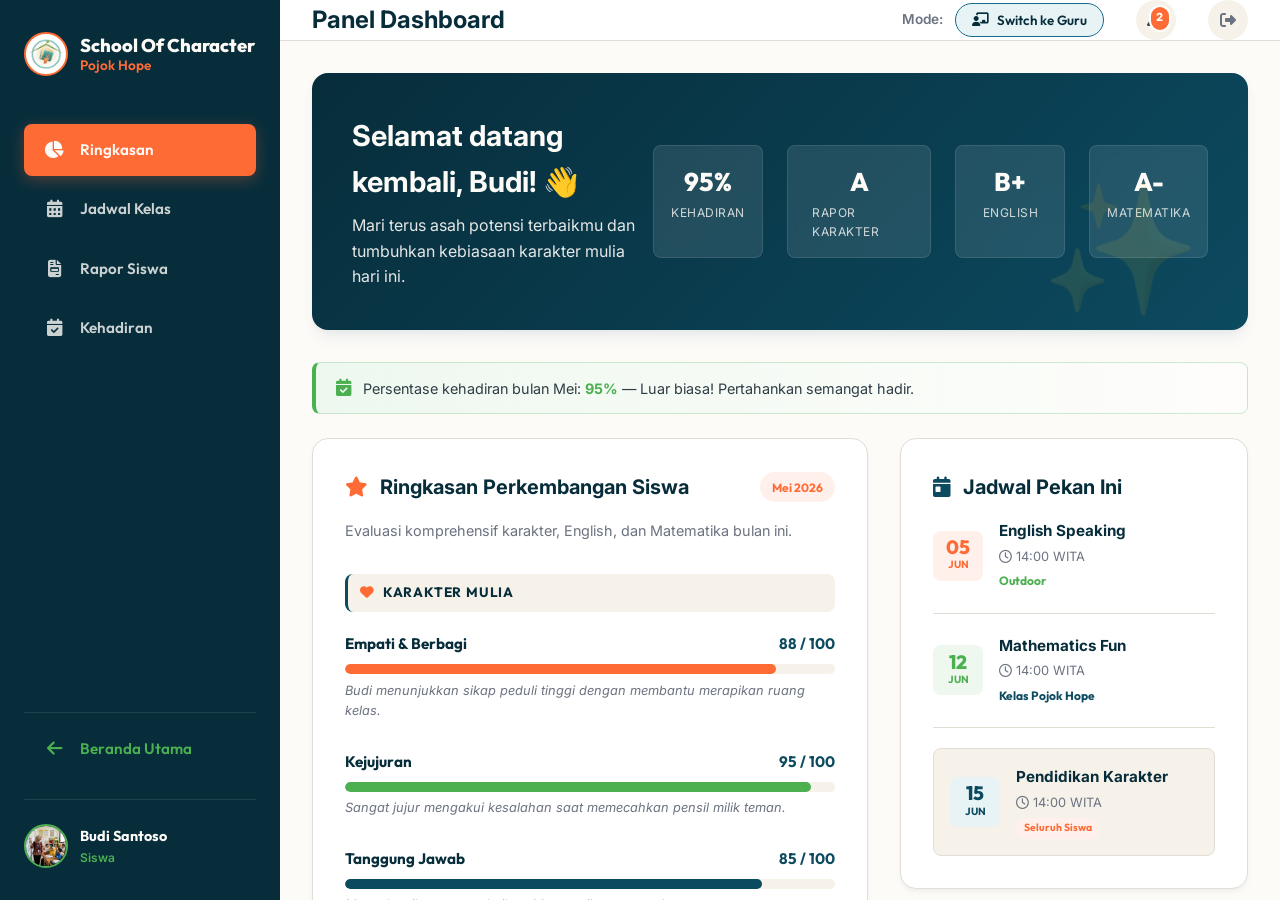
==== dashboard.html @ e4b91074 "First commit: Upload semua file web SoC Pojok Hope" ====
<!DOCTYPE html>
<html lang="id">
<head>
  <meta charset="UTF-8">
  <meta name="viewport" content="width=device-width, initial-scale=1.0">
  <meta name="description" content="Dashboard Pojok Hope - School of Character. Platform interaktif monitoring raport karakter, jadwal, dan kehadiran siswa.">
  <title>Dashboard Pojok Hope | School of Character</title>

  <link rel="stylesheet" href="css/variables.css">
  <link rel="stylesheet" href="css/dashboard.css">
  <link rel="stylesheet" href="https://cdnjs.cloudflare.com/ajax/libs/font-awesome/6.4.2/css/all.min.css">
  <link rel="icon" type="image/png" href="assets/logo.png">
</head>
<body>

<div class="dashboard-layout">

  <!-- ==================== SIDEBAR ==================== -->
  <aside class="sidebar">
    <div class="sidebar-brand">
      <img src="assets/logo.png" alt="SoC Logo" class="sidebar-logo">
      <div class="sidebar-brand-text">
        School Of Character
        <span>Pojok Hope</span>
      </div>
    </div>

    <nav class="sidebar-menu">
      <a href="#" class="menu-item active" id="menu-dashboard" data-view="ringkasan">
        <i class="fas fa-chart-pie"></i> Ringkasan
      </a>
      <a href="#" class="menu-item" id="menu-schedule" data-view="jadwal">
        <i class="fas fa-calendar-alt"></i> Jadwal Kelas
      </a>
      <a href="#" class="menu-item" id="menu-report" data-view="rapor">
        <i class="fas fa-file-invoice"></i> Rapor Siswa
      </a>
      <a href="#" class="menu-item" id="menu-kehadiran" data-view="kehadiran">
        <i class="fas fa-calendar-check"></i>
        <span id="kehadiran-label">Kehadiran</span>
      </a>
      <a href="index.html" class="menu-item return-home">
        <i class="fas fa-arrow-left"></i> Beranda Utama
      </a>
    </nav>

    <div class="sidebar-user">
      <img src="assets/team2.jpg" alt="User Avatar" class="user-avatar" id="sidebar-avatar-img">
      <div class="user-info">
        <span class="user-name" id="user-display-name">Budi Santoso</span>
        <span class="user-role" id="user-display-role">Siswa</span>
      </div>
    </div>
  </aside>

  <!-- ==================== MAIN CONTENT ==================== -->
  <main class="main-content">

    <!-- Top Header -->
    <header class="top-header">
      <div class="header-left">
        <button class="sidebar-toggle" id="sidebar-toggle-btn" aria-label="Toggle Sidebar">
          <i class="fas fa-bars"></i>
        </button>
        <h1 class="header-title" id="header-title-text">Panel Dashboard</h1>
      </div>

      <div class="header-actions">
        <div class="role-selector" id="role-selector-container">
          <span class="role-label">Mode:</span>
          <button class="role-toggle-btn" id="role-toggle-btn">
            <i class="fas fa-chalkboard-teacher"></i> Switch ke Guru
          </button>
        </div>
        <div class="notification-bell">
          <i class="fas fa-bell"></i>
          <span class="notification-badge">2</span>
        </div>
        <a href="login.html" class="logout-btn" title="Keluar">
          <i class="fas fa-sign-out-alt"></i>
        </a>
      </div>
    </header>

    <!-- ==================== DASHBOARD VIEWPORT ==================== -->
    <div class="dashboard-viewport">

      <!-- ===================================================== -->
      <!-- VIEW 1: RINGKASAN (default active)                   -->
      <!-- ===================================================== -->
      <section id="view-ringkasan" class="dashboard-view active">

        <!-- STUDENT RINGKASAN -->
        <div id="ringkasan-siswa">
          <div class="welcome-banner">
            <div class="welcome-text">
              <h2>Selamat datang kembali, Budi! 👋</h2>
              <p>Mari terus asah potensi terbaikmu dan tumbuhkan kebiasaan karakter mulia hari ini.</p>
            </div>
            <div class="welcome-stats">
              <div class="stat-card-mini">
                <span class="stat-value" id="stat-attendance">95%</span>
                <span class="stat-label">Kehadiran</span>
              </div>
              <div class="stat-card-mini">
                <span class="stat-value">A</span>
                <span class="stat-label">Rapor Karakter</span>
              </div>
              <div class="stat-card-mini">
                <span class="stat-value" id="stat-english-grade">B+</span>
                <span class="stat-label">English</span>
              </div>
              <div class="stat-card-mini">
                <span class="stat-value" id="stat-math-grade">A-</span>
                <span class="stat-label">Matematika</span>
              </div>
            </div>
          </div>

          <!-- Attendance notice bar -->
          <div class="attendance-notice-bar">
            <i class="fas fa-calendar-check"></i>
            <span>Persentase kehadiran bulan Mei: <strong id="attendance-percent">95%</strong> — Luar biasa! Pertahankan semangat hadir.</span>
          </div>

          <div class="dashboard-grid">
            <!-- Rapor quick summary -->
            <div class="dashboard-card card-large">
              <div class="card-header">
                <h3><i class="fas fa-star text-orange"></i> Ringkasan Perkembangan Siswa</h3>
                <span class="badge badge-orange">Mei 2026</span>
              </div>
              <p class="card-desc">Evaluasi komprehensif karakter, English, dan Matematika bulan ini.</p>
              <div class="character-reports">
                <div class="report-section-header"><i class="fas fa-heart text-orange"></i> Karakter Mulia</div>
                <div class="trait-progress-box">
                  <div class="trait-header"><span class="trait-name">Empati &amp; Berbagi</span><span class="trait-score" id="score-empathy">88 / 100</span></div>
                  <div class="progress-bar-container"><div class="progress-bar fill-orange" style="width:88%"></div></div>
                  <span class="trait-desc">Budi menunjukkan sikap peduli tinggi dengan membantu merapikan ruang kelas.</span>
                </div>
                <div class="trait-progress-box">
                  <div class="trait-header"><span class="trait-name">Kejujuran</span><span class="trait-score" id="score-honesty">95 / 100</span></div>
                  <div class="progress-bar-container"><div class="progress-bar fill-green" style="width:95%"></div></div>
                  <span class="trait-desc">Sangat jujur mengakui kesalahan saat memecahkan pensil milik teman.</span>
                </div>
                <div class="trait-progress-box">
                  <div class="trait-header"><span class="trait-name">Tanggung Jawab</span><span class="trait-score" id="score-responsibility">85 / 100</span></div>
                  <div class="progress-bar-container"><div class="progress-bar fill-teal" style="width:85%"></div></div>
                  <span class="trait-desc">Menyelesaikan semua latihan Matematika tepat waktu.</span>
                </div>
                <div class="trait-progress-box">
                  <div class="trait-header"><span class="trait-name">Sopan Santun</span><span class="trait-score" id="score-respect">90 / 100</span></div>
                  <div class="progress-bar-container"><div class="progress-bar fill-orange" style="width:90%"></div></div>
                  <span class="trait-desc">Selalu menyapa guru dengan salam ramah sebelum masuk kelas.</span>
                </div>

                <div class="report-section-header" style="margin-top:1.5rem"><i class="fas fa-language text-teal"></i> English Speaking</div>
                <div class="trait-progress-box">
                  <div class="trait-header"><span class="trait-name">Fluency</span><span class="trait-score" id="score-eng-fluency">82 / 100</span></div>
                  <div class="progress-bar-container"><div class="progress-bar fill-teal" style="width:82%"></div></div>
                  <span class="trait-desc">Mampu bercerita sederhana menggunakan kosakata harian.</span>
                </div>
                <div class="trait-progress-box">
                  <div class="trait-header"><span class="trait-name">Reading Comprehension</span><span class="trait-score" id="score-eng-reading">78 / 100</span></div>
                  <div class="progress-bar-container"><div class="progress-bar fill-green" style="width:78%"></div></div>
                  <span class="trait-desc">Menjawab 8 dari 10 pertanyaan dongeng dengan benar.</span>
                </div>

                <div class="report-section-header" style="margin-top:1.5rem"><i class="fas fa-calculator text-green"></i> Mathematics</div>
                <div class="trait-progress-box">
                  <div class="trait-header"><span class="trait-name">Logika &amp; Problem Solving</span><span class="trait-score" id="score-math-logic">91 / 100</span></div>
                  <div class="progress-bar-container"><div class="progress-bar fill-orange" style="width:91%"></div></div>
                  <span class="trait-desc">Memecahkan soal puzzle angka 4 digit dalam &lt; 2 menit.</span>
                </div>
                <div class="trait-progress-box">
                  <div class="trait-header"><span class="trait-name">Aritmatika</span><span class="trait-score" id="score-math-arith">87 / 100</span></div>
                  <div class="progress-bar-container"><div class="progress-bar fill-teal" style="width:87%"></div></div>
                  <span class="trait-desc">Nilai latihan perkalian meningkat dari bulan sebelumnya.</span>
                </div>
              </div>
            </div>

            <!-- Sidebar: schedule + AI quick link -->
            <div class="dashboard-side-column">
              <div class="dashboard-card">
                <div class="card-header"><h3><i class="fas fa-calendar-day text-teal"></i> Jadwal Pekan Ini</h3></div>
                <div class="schedule-list">
                  <div class="schedule-item">
                    <div class="schedule-date orange"><span class="date-day">05</span><span class="date-month">Jun</span></div>
                    <div class="schedule-details"><h4>English Speaking</h4><p><i class="far fa-clock"></i> 14:00 WITA</p><span class="class-type font-green">Outdoor</span></div>
                  </div>
                  <div class="schedule-item">
                    <div class="schedule-date green"><span class="date-day">12</span><span class="date-month">Jun</span></div>
                    <div class="schedule-details"><h4>Mathematics Fun</h4><p><i class="far fa-clock"></i> 14:00 WITA</p><span class="class-type font-teal">Kelas Pojok Hope</span></div>
                  </div>
                  <div class="schedule-item highlighted">
                    <div class="schedule-date teal"><span class="date-day">15</span><span class="date-month">Jun</span></div>
                    <div class="schedule-details"><h4>Pendidikan Karakter</h4><p><i class="far fa-clock"></i> 14:00 WITA</p><span class="badge badge-orange font-mini">Seluruh Siswa</span></div>
                  </div>
                </div>
              </div>
            </div>
          </div>
        </div><!-- /ringkasan-siswa -->

        <!-- TEACHER RINGKASAN -->
        <div id="ringkasan-guru" style="display:none">
          <div class="welcome-banner teacher-banner">
            <div class="welcome-text">
              <h2>Selamat datang kembali, Mentor Rahma! 👩‍🏫</h2>
              <p>Gunakan panel ini untuk input nilai, kelola jadwal, dan koordinasi Outdoor Learning.</p>
            </div>
            <div class="welcome-stats">
              <div class="stat-card-mini"><span class="stat-value">12</span><span class="stat-label">Siswa Aktif</span></div>
              <div class="stat-card-mini"><span class="stat-value">2</span><span class="stat-label">Kelas Hari Ini</span></div>
            </div>
          </div>

          <div class="dashboard-grid">
            <!-- Teacher scoring -->
            <div class="dashboard-card card-large">
              <div class="card-header">
                <h3><i class="fas fa-edit text-green"></i> Input Nilai Komprehensif</h3>
                <span class="badge badge-green">Perlu Penilaian</span>
              </div>
              <p class="card-desc">Input nilai Karakter, English, dan Matematika untuk setiap siswa menggunakan slider interaktif.</p>
              <div class="scoring-container">
                <div class="student-select-header">
                  <label for="student-selector">Pilih Siswa:</label>
                  <select id="student-selector" class="custom-select">
                    <option value="budi">Budi Santoso</option>
                    <option value="aisyah">Aisyah Putri</option>
                    <option value="fajar">Fajar Ramadhan</option>
                    <option value="siti">Siti Nurhaliza</option>
                  </select>
                </div>

                <div class="scoring-category-label"><i class="fas fa-heart text-orange"></i> Karakter</div>
                <div class="scoring-sliders-list">
                  <div class="slider-box"><div class="slider-info"><span class="slider-label">Empati &amp; Berbagi</span><span class="slider-val-badge" id="slider-empathy-val">88</span></div><input type="range" min="50" max="100" value="88" class="range-slider slider-orange" id="slider-empathy"></div>
                  <div class="slider-box"><div class="slider-info"><span class="slider-label">Kejujuran</span><span class="slider-val-badge" id="slider-honesty-val">95</span></div><input type="range" min="50" max="100" value="95" class="range-slider slider-green" id="slider-honesty"></div>
                  <div class="slider-box"><div class="slider-info"><span class="slider-label">Tanggung Jawab</span><span class="slider-val-badge" id="slider-responsibility-val">85</span></div><input type="range" min="50" max="100" value="85" class="range-slider slider-teal" id="slider-responsibility"></div>
                  <div class="slider-box"><div class="slider-info"><span class="slider-label">Sopan Santun</span><span class="slider-val-badge" id="slider-respect-val">90</span></div><input type="range" min="50" max="100" value="90" class="range-slider slider-orange" id="slider-respect"></div>
                </div>

                <div class="scoring-category-label" style="margin-top:1.5rem"><i class="fas fa-language text-teal"></i> English</div>
                <div class="scoring-sliders-list">
                  <div class="slider-box"><div class="slider-info"><span class="slider-label">Fluency</span><span class="slider-val-badge" id="slider-eng-fluency-val">82</span></div><input type="range" min="50" max="100" value="82" class="range-slider slider-teal" id="slider-eng-fluency"></div>
                  <div class="slider-box"><div class="slider-info"><span class="slider-label">Reading Comprehension</span><span class="slider-val-badge" id="slider-eng-reading-val">78</span></div><input type="range" min="50" max="100" value="78" class="range-slider slider-green" id="slider-eng-reading"></div>
                </div>

                <div class="scoring-category-label" style="margin-top:1.5rem"><i class="fas fa-calculator text-green"></i> Matematika</div>
                <div class="scoring-sliders-list">
                  <div class="slider-box"><div class="slider-info"><span class="slider-label">Logika &amp; Problem Solving</span><span class="slider-val-badge" id="slider-math-logic-val">91</span></div><input type="range" min="50" max="100" value="91" class="range-slider slider-orange" id="slider-math-logic"></div>
                  <div class="slider-box"><div class="slider-info"><span class="slider-label">Aritmatika</span><span class="slider-val-badge" id="slider-math-arith-val">87</span></div><input type="range" min="50" max="100" value="87" class="range-slider slider-teal" id="slider-math-arith"></div>
                </div>

                <div class="scoring-actions">
                  <button class="btn btn-secondary btn-sm" id="btn-save-score"><i class="fas fa-save"></i> Simpan Semua Nilai</button>
                  <span id="save-status-msg" class="status-msg text-green hidden">✓ Tersimpan!</span>
                </div>
              </div>
            </div>

            <!-- Teacher right column -->
            <div class="dashboard-side-column">
              <div class="dashboard-card">
                <div class="card-header"><h3><i class="fas fa-chalkboard-teacher text-teal"></i> Jadwal Mengajar</h3></div>
                <div class="teacher-schedule-list">
                  <div class="t-schedule-item active">
                    <div class="t-schedule-time"><span>Hari Ini</span><strong>14:00</strong></div>
                    <div class="t-schedule-info"><h4>Matematika Fun</h4><p>Kelompok B</p><span class="status-indicator live">Sedang Berlangsung</span></div>
                  </div>
                  <div class="t-schedule-item">
                    <div class="t-schedule-time"><span>Kamis</span><strong>14:00</strong></div>
                    <div class="t-schedule-info"><h4>Bahasa Inggris Dongeng</h4><p>Kelompok A</p><span class="status-indicator">Mendatang</span></div>
                  </div>
                </div>
              </div>

              <div class="dashboard-card planner-card">
                <div class="card-header"><h3><i class="fas fa-campground text-green"></i> Planner Outdoor</h3><span class="badge badge-green">Juli 2026</span></div>
                <p class="planner-subtitle">Monitor volunteer terdaftar untuk Outdoor Learning Rumah Alam.</p>
                <div class="planner-metrics">
                  <div class="metric-row"><span>Target Volunteer:</span><strong>8 Relawan</strong></div>
                  <div class="metric-row"><span>Terdaftar:</span><strong class="text-orange">5 Relawan</strong></div>
                  <div class="metric-bar-container"><div class="metric-bar fill-green" style="width:62.5%"></div></div>
                </div>
                <div class="volunteer-list-preview"><div class="vol-pic-group">
                  <span class="vol-initial bg-orange" title="Ahmad">A</span>
                  <span class="vol-initial bg-green" title="Rini">R</span>
                  <span class="vol-initial bg-teal" title="Sarah">S</span>
                  <span class="vol-initial bg-secondary" title="Dandi">D</span>
                  <span class="vol-initial bg-accent" title="Elisa">E</span>
                  <span class="vol-plus">+3 lagi</span>
                </div></div>
                <button class="btn btn-outline btn-sm btn-full" id="btn-broadcast-planner"><i class="fas fa-bullhorn"></i> Broadcast Kebutuhan Volunteer</button>
              </div>
            </div>
          </div>
        </div><!-- /ringkasan-guru -->

      </section><!-- /view-ringkasan -->

      <!-- ===================================================== -->
      <!-- VIEW 2: JADWAL KELAS                                  -->
      <!-- ===================================================== -->
      <section id="view-jadwal" class="dashboard-view">
        <div class="view-header">
          <h2 class="view-title"><i class="fas fa-calendar-alt text-teal"></i> Jadwal Kelas</h2>
          <p class="view-subtitle">Daftar kelas yang telah berlangsung dan kelas mendatang di School of Character Pojok Hope.</p>
        </div>

        <!-- Month navigator -->
        <div class="month-nav">
          <button class="month-nav-btn"><i class="fas fa-chevron-left"></i></button>
          <span class="month-nav-label">Juni 2026</span>
          <button class="month-nav-btn"><i class="fas fa-chevron-right"></i></button>
        </div>

        <!-- Upcoming classes list -->
        <div class="jadwal-container">

          <!-- Past / Done classes -->
          <div class="jadwal-group-label">
            <span class="jadwal-group-badge done">✓ Selesai</span>
            <span>Kelas yang Sudah Berlangsung</span>
          </div>

          <div class="jadwal-list">
            <div class="jadwal-card jadwal-done">
              <div class="jadwal-date-chip orange">
                <span class="jd-day">15</span><span class="jd-month">Mei</span>
              </div>
              <div class="jadwal-info">
                <h4>Pendidikan Karakter — Sesi Gotong Royong</h4>
                <p class="jadwal-meta"><i class="far fa-clock"></i> 14:00–16:30 WITA &nbsp;|&nbsp; <i class="fas fa-map-marker-alt"></i> Kelas Pojok Hope</p>
                <p class="jadwal-meta"><i class="fas fa-users"></i> 12 Siswa hadir</p>
              </div>
              <span class="jadwal-status-badge done">✓ Selesai</span>
            </div>

            <div class="jadwal-card jadwal-done">
              <div class="jadwal-date-chip teal">
                <span class="jd-day">22</span><span class="jd-month">Mei</span>
              </div>
              <div class="jadwal-info">
                <h4>English Speaking — Story Telling Fun</h4>
                <p class="jadwal-meta"><i class="far fa-clock"></i> 14:00–15:30 WITA &nbsp;|&nbsp; <i class="fas fa-map-marker-alt"></i> Outdoor Area</p>
                <p class="jadwal-meta"><i class="fas fa-users"></i> 10 Siswa hadir</p>
              </div>
              <span class="jadwal-status-badge done">✓ Selesai</span>
            </div>

            <div class="jadwal-card jadwal-done">
              <div class="jadwal-date-chip green">
                <span class="jd-day">29</span><span class="jd-month">Mei</span>
              </div>
              <div class="jadwal-info">
                <h4>Mathematics Fun — Puzzle Logika</h4>
                <p class="jadwal-meta"><i class="far fa-clock"></i> 14:00–15:30 WITA &nbsp;|&nbsp; <i class="fas fa-map-marker-alt"></i> Kelas Pojok Hope</p>
                <p class="jadwal-meta"><i class="fas fa-users"></i> 11 Siswa hadir</p>
              </div>
              <span class="jadwal-status-badge done">✓ Selesai</span>
            </div>
          </div>

          <!-- Upcoming classes -->
          <div class="jadwal-group-label" style="margin-top:2rem">
            <span class="jadwal-group-badge upcoming">📅 Mendatang</span>
            <span>Kelas yang Akan Datang</span>
          </div>

          <div class="jadwal-list">
            <div class="jadwal-card jadwal-today">
              <div class="jadwal-date-chip orange">
                <span class="jd-day">05</span><span class="jd-month">Jun</span>
              </div>
              <div class="jadwal-info">
                <h4>English Speaking &amp; Reading — Sesi Aktif</h4>
                <p class="jadwal-meta"><i class="far fa-clock"></i> 14:00–15:30 WITA &nbsp;|&nbsp; <i class="fas fa-map-marker-alt"></i> Outdoor Area</p>
                <p class="jadwal-meta"><i class="fas fa-info-circle"></i> Bawa buku cerita favorit!</p>
              </div>
              <span class="jadwal-status-badge today">🔴 Hari Ini</span>
            </div>

            <div class="jadwal-card">
              <div class="jadwal-date-chip green">
                <span class="jd-day">12</span><span class="jd-month">Jun</span>
              </div>
              <div class="jadwal-info">
                <h4>Mathematics Fun Learning — Perkalian &amp; Pembagian</h4>
                <p class="jadwal-meta"><i class="far fa-clock"></i> 14:00–15:30 WITA &nbsp;|&nbsp; <i class="fas fa-map-marker-alt"></i> Kelas Pojok Hope</p>
                <p class="jadwal-meta"><i class="fas fa-info-circle"></i> Siapkan alat tulis dan papan hitung.</p>
              </div>
              <span class="jadwal-status-badge upcoming">Mendatang</span>
            </div>

            <div class="jadwal-card">
              <div class="jadwal-date-chip orange">
                <span class="jd-day">15</span><span class="jd-month">Jun</span>
              </div>
              <div class="jadwal-info">
                <h4>Pendidikan Karakter Rutin — Kepemimpinan</h4>
                <p class="jadwal-meta"><i class="far fa-clock"></i> 14:00–16:30 WITA &nbsp;|&nbsp; <i class="fas fa-map-marker-alt"></i> Kelas Pojok Hope</p>
                <p class="jadwal-meta"><i class="fas fa-users"></i> Seluruh Siswa Wajib Hadir</p>
              </div>
              <span class="jadwal-status-badge upcoming">Mendatang</span>
            </div>

            <div class="jadwal-card">
              <div class="jadwal-date-chip teal">
                <span class="jd-day">26</span><span class="jd-month">Jun</span>
              </div>
              <div class="jadwal-info">
                <h4>English &amp; Character — Dongeng Moral</h4>
                <p class="jadwal-meta"><i class="far fa-clock"></i> 14:00–15:30 WITA &nbsp;|&nbsp; <i class="fas fa-map-marker-alt"></i> Outdoor Area</p>
                <p class="jadwal-meta"><i class="fas fa-star"></i> Sesi spesial dengan bintang tamu!</p>
              </div>
              <span class="jadwal-status-badge upcoming">Mendatang</span>
            </div>

            <div class="jadwal-card jadwal-special">
              <div class="jadwal-date-chip green">
                <span class="jd-day">18</span><span class="jd-month">Jul</span>
              </div>
              <div class="jadwal-info">
                <h4>🌿 Outdoor Learning — Rumah Alam (Semester)</h4>
                <p class="jadwal-meta"><i class="far fa-clock"></i> 08:00–17:00 WITA &nbsp;|&nbsp; <i class="fas fa-map-marker-alt"></i> Rumah Alam, Gorontalo</p>
                <p class="jadwal-meta"><i class="fas fa-users"></i> Semua Siswa + 8 Volunteer</p>
              </div>
              <span class="jadwal-status-badge special">🌿 Spesial</span>
            </div>
          </div>

        </div>
      </section><!-- /view-jadwal -->

      <!-- ===================================================== -->
      <!-- VIEW 3: RAPOR SISWA                                   -->
      <!-- ===================================================== -->
      <section id="view-rapor" class="dashboard-view">
        <div class="view-header">
          <h2 class="view-title"><i class="fas fa-file-invoice text-orange"></i> Rapor Siswa</h2>
          <p class="view-subtitle">Laporan lengkap perkembangan karakter, English, dan Matematika secara berkala.</p>
        </div>

        <!-- Class Badge (only visible in teacher mode) -->
        <div class="rapor-class-badge-container" id="rapor-class-badge-container" style="display:none; margin-bottom: 1.5rem;">
          <span class="badge-class-manage" id="rapor-class-badge">Mengelola: Kelas A</span>
        </div>

        <!-- Student selector (only visible in teacher mode) -->
        <div class="rapor-selector-row" id="rapor-student-selector-row" style="display:none">
          <label for="rapor-student-selector" class="rapor-select-label">Pilih Siswa:</label>
          <select id="rapor-student-selector" class="custom-select">
            <option value="budi">Budi Santoso</option>
            <option value="aisyah">Aisyah Putri</option>
            <option value="fajar">Fajar Ramadhan</option>
            <option value="siti">Siti Nurhaliza</option>
          </select>
        </div>

        <!-- Student Star Reward Card -->
        <div class="dashboard-card star-reward-card" id="student-star-card" style="margin-bottom: 2rem;">
          <div class="star-reward-content">
            <div class="star-icon-large">⭐</div>
            <div class="star-info-text">
              <h3>Bintang Keaktifan</h3>
              <div class="star-count-display"><span id="student-star-count">15</span> Bintang</div>
              <p class="star-subtext">Kumpulkan bintang untuk reward spesial setiap 3 bulan!</p>
            </div>
          </div>
        </div>

        <!-- Teacher Star Reward Control Panel -->
        <div class="dashboard-card star-control-card" id="teacher-star-card" style="margin-bottom: 2rem; display: none;">
          <div class="card-header">
            <h3><i class="fas fa-star text-orange"></i> Kelola Bintang Keaktifan</h3>
            <span class="badge badge-orange" id="star-student-name">Budi Santoso</span>
          </div>
          <p class="card-desc">Berikan reward bintang atas keaktifan, sopan santun, atau pencapaian belajar siswa.</p>
          <div class="star-control-panel">
            <div class="star-display-large">
              <span class="star-icon">⭐</span>
              <span class="star-number" id="teacher-star-count">15</span>
              <span class="star-unit">Bintang</span>
            </div>
            <div class="star-control-actions">
              <button class="btn btn-star-add" id="btn-star-add"><i class="fas fa-plus"></i> +1 Bintang</button>
              <button class="btn btn-star-sub" id="btn-star-sub"><i class="fas fa-minus"></i> -1 Bintang</button>
              <button class="btn btn-star-reset" id="btn-star-reset"><i class="fas fa-sync-alt"></i> Reset Periode</button>
            </div>
          </div>
        </div>

        <!-- Summary Gauges (3 subjects) -->
        <div class="rapor-gauge-row">
          <div class="gauge-card">
            <div class="gauge-circle" id="gauge-char-circle" style="--gauge-pct: 89.5; --gauge-color: var(--accent-orange);">
              <span class="gauge-value" id="gauge-char-val">89.5</span>
              <span class="gauge-label-inner">/ 100</span>
            </div>
            <p class="gauge-label">Karakter Mulia</p>
            <span class="badge badge-orange">Sangat Baik</span>
          </div>
          <div class="gauge-card">
            <div class="gauge-circle" id="gauge-eng-circle" style="--gauge-pct: 80; --gauge-color: var(--color-secondary);">
              <span class="gauge-value" id="gauge-eng-val">80</span>
              <span class="gauge-label-inner">/ 100</span>
            </div>
            <p class="gauge-label">English Speaking</p>
            <span class="badge badge-teal">Baik</span>
          </div>
          <div class="gauge-card">
            <div class="gauge-circle" id="gauge-math-circle" style="--gauge-pct: 89; --gauge-color: var(--accent-green);">
              <span class="gauge-value" id="gauge-math-val">89</span>
              <span class="gauge-label-inner">/ 100</span>
            </div>
            <p class="gauge-label">Mathematics</p>
            <span class="badge badge-green">Sangat Baik</span>
          </div>
        </div>

        <!-- Report Card Table -->
        <div class="dashboard-card" style="margin-top:2rem">
          <div class="card-header">
            <h3><i class="fas fa-table text-teal"></i> Tabel Raport Nilai Bulanan</h3>
            <span class="badge badge-orange">Semester 1 — 2026</span>
          </div>
          <p class="card-desc">Perbandingan skor per aspek penilaian selama 3 bulan terakhir.</p>
          <div class="rapor-table-wrapper">
            <table class="rapor-table">
              <thead>
                <tr>
                  <th>Aspek Penilaian</th>
                  <th>Maret</th>
                  <th>April</th>
                  <th>Mei</th>
                  <th>Trend</th>
                </tr>
              </thead>
              <tbody>
                <tr class="row-category"><td colspan="5"><i class="fas fa-heart"></i> Karakter Mulia</td></tr>
                <tr>
                  <td class="aspect-name">Empati &amp; Berbagi</td>
                  <td><span class="score-chip score-b">82</span></td>
                  <td><span class="score-chip score-b">85</span></td>
                  <td><span class="score-chip score-a" id="cell-may-empathy">88</span></td>
                  <td><span class="trend-up"><i class="fas fa-arrow-up"></i> +6</span></td>
                </tr>
                <tr>
                  <td class="aspect-name">Kejujuran</td>
                  <td><span class="score-chip score-a">90</span></td>
                  <td><span class="score-chip score-a">92</span></td>
                  <td><span class="score-chip score-a" id="cell-may-honesty">95</span></td>
                  <td><span class="trend-up"><i class="fas fa-arrow-up"></i> +5</span></td>
                </tr>
                <tr>
                  <td class="aspect-name">Tanggung Jawab</td>
                  <td><span class="score-chip score-b">80</span></td>
                  <td><span class="score-chip score-b">82</span></td>
                  <td><span class="score-chip score-b" id="cell-may-responsibility">85</span></td>
                  <td><span class="trend-up"><i class="fas fa-arrow-up"></i> +5</span></td>
                </tr>
                <tr>
                  <td class="aspect-name">Sopan Santun</td>
                  <td><span class="score-chip score-a">88</span></td>
                  <td><span class="score-chip score-a">89</span></td>
                  <td><span class="score-chip score-a" id="cell-may-respect">90</span></td>
                  <td><span class="trend-up"><i class="fas fa-arrow-up"></i> +2</span></td>
                </tr>

                <tr class="row-category"><td colspan="5"><i class="fas fa-language"></i> English Speaking</td></tr>
                <tr>
                  <td class="aspect-name">Fluency</td>
                  <td><span class="score-chip score-b">75</span></td>
                  <td><span class="score-chip score-b">79</span></td>
                  <td><span class="score-chip score-b" id="cell-may-fluency">82</span></td>
                  <td><span class="trend-up"><i class="fas fa-arrow-up"></i> +7</span></td>
                </tr>
                <tr>
                  <td class="aspect-name">Reading Comprehension</td>
                  <td><span class="score-chip score-b">73</span></td>
                  <td><span class="score-chip score-b">75</span></td>
                  <td><span class="score-chip score-b" id="cell-may-reading">78</span></td>
                  <td><span class="trend-up"><i class="fas fa-arrow-up"></i> +5</span></td>
                </tr>

                <tr class="row-category"><td colspan="5"><i class="fas fa-calculator"></i> Mathematics</td></tr>
                <tr>
                  <td class="aspect-name">Logika &amp; Problem Solving</td>
                  <td><span class="score-chip score-a">87</span></td>
                  <td><span class="score-chip score-a">89</span></td>
                  <td><span class="score-chip score-a" id="cell-may-logic">91</span></td>
                  <td><span class="trend-up"><i class="fas fa-arrow-up"></i> +4</span></td>
                </tr>
                <tr>
                  <td class="aspect-name">Aritmatika</td>
                  <td><span class="score-chip score-b">82</span></td>
                  <td><span class="score-chip score-b">84</span></td>
                  <td><span class="score-chip score-b" id="cell-may-arith">87</span></td>
                  <td><span class="trend-up"><i class="fas fa-arrow-up"></i> +5</span></td>
                </tr>
              </tbody>
              <tfoot>
                <tr class="row-average">
                  <td class="aspect-name"><strong>Rata-Rata Total</strong></td>
                  <td><strong>82.1</strong></td>
                  <td><strong>84.4</strong></td>
                  <td><strong><span id="cell-may-average">87.0</span></strong></td>
                  <td><span class="trend-up"><i class="fas fa-arrow-up"></i> +4.9</span></td>
                </tr>
              </tfoot>
            </table>
          </div>
        </div>

        <!-- Line Chart Placeholder -->
        <div class="dashboard-card" style="margin-top:2rem">
          <div class="card-header">
            <h3><i class="fas fa-chart-line text-green"></i> Grafik Tren Perkembangan</h3>
            <span class="badge badge-green">Mar — Mei 2026</span>
          </div>
          <p class="card-desc">Tren nilai keseluruhan selama 3 bulan terakhir.</p>

          <!-- CSS-drawn line chart placeholder -->
          <div class="chart-placeholder">
            <div class="chart-y-axis">
              <span>100</span><span>85</span><span>70</span><span>55</span>
            </div>
            <div class="chart-area">
              <svg viewBox="0 0 400 140" xmlns="http://www.w3.org/2000/svg" class="chart-svg">
                <!-- Grid lines -->
                <line x1="0" y1="0" x2="400" y2="0" stroke="#E8EDF0" stroke-width="1"/>
                <line x1="0" y1="46" x2="400" y2="46" stroke="#E8EDF0" stroke-width="1"/>
                <line x1="0" y1="93" x2="400" y2="93" stroke="#E8EDF0" stroke-width="1"/>
                <line x1="0" y1="140" x2="400" y2="140" stroke="#E8EDF0" stroke-width="1"/>
                <!-- Karakter line (orange) -->
                <polyline points="66,45 200,34 334,20" fill="none" stroke="var(--accent-orange)" stroke-width="3" stroke-linecap="round" stroke-linejoin="round"/>
                <circle cx="66" cy="45" r="5" fill="var(--accent-orange)"/>
                <circle cx="200" cy="34" r="5" fill="var(--accent-orange)"/>
                <circle cx="334" cy="20" r="5" fill="var(--accent-orange)"/>
                <!-- English line (teal) -->
                <polyline points="66,88 200,80 334,72" fill="none" stroke="var(--color-secondary)" stroke-width="3" stroke-linecap="round" stroke-linejoin="round"/>
                <circle cx="66" cy="88" r="5" fill="var(--color-secondary)"/>
                <circle cx="200" cy="80" r="5" fill="var(--color-secondary)"/>
                <circle cx="334" cy="72" r="5" fill="var(--color-secondary)"/>
                <!-- Math line (green) -->
                <polyline points="66,52 200,44 334,36" fill="none" stroke="var(--accent-green)" stroke-width="3" stroke-linecap="round" stroke-linejoin="round"/>
                <circle cx="66" cy="52" r="5" fill="var(--accent-green)"/>
                <circle cx="200" cy="44" r="5" fill="var(--accent-green)"/>
                <circle cx="334" cy="36" r="5" fill="var(--accent-green)"/>
              </svg>
              <div class="chart-x-labels">
                <span>Maret</span><span>April</span><span>Mei</span>
              </div>
            </div>
          </div>
          <div class="chart-legend">
            <span class="legend-item"><span class="legend-dot" style="background:var(--accent-orange)"></span> Karakter</span>
            <span class="legend-item"><span class="legend-dot" style="background:var(--color-secondary)"></span> English</span>
            <span class="legend-item"><span class="legend-dot" style="background:var(--accent-green)"></span> Matematika</span>
          </div>
        </div>

      </section><!-- /view-rapor -->

      <!-- ===================================================== -->
      <!-- VIEW 4a: KEHADIRAN (Student)                          -->
      <!-- ===================================================== -->
      <section id="view-kehadiran-siswa" class="dashboard-view">
        <div class="view-header">
          <h2 class="view-title"><i class="fas fa-calendar-check text-green"></i> Kehadiran Saya</h2>
          <p class="view-subtitle">Rekap kehadiran bulanan kelas School of Character Pojok Hope.</p>
        </div>

        <!-- Attendance summary bar -->
        <div class="attendance-summary-row">
          <div class="att-sum-card hadir-card">
            <span class="att-sum-val" id="att-sum-hadir-val">19</span>
            <span class="att-sum-label"><i class="fas fa-check-circle"></i> Hadir</span>
          </div>
          <div class="att-sum-card sakit-card">
            <span class="att-sum-val" id="att-sum-sakit-val">1</span>
            <span class="att-sum-label"><i class="fas fa-thermometer-half"></i> Sakit</span>
          </div>
          <div class="att-sum-card izin-card">
            <span class="att-sum-val" id="att-sum-izin-val">0</span>
            <span class="att-sum-label"><i class="fas fa-envelope"></i> Izin</span>
          </div>
          <div class="att-sum-card alpa-card">
            <span class="att-sum-val" id="att-sum-alpa-val">0</span>
            <span class="att-sum-label"><i class="fas fa-times-circle"></i> Alpa</span>
          </div>
          <div class="att-sum-card pct-card">
            <span class="att-sum-val" id="att-sum-pct-val">95%</span>
            <span class="att-sum-label"><i class="fas fa-chart-pie"></i> Kehadiran</span>
          </div>
        </div>

        <!-- Calendar month: Mei 2026 -->
        <div class="dashboard-card" style="margin-top:1.5rem">
          <div class="card-header">
            <h3><i class="fas fa-calendar text-teal"></i> Kalender Kehadiran — Mei 2026</h3>
            <span class="badge badge-green">95% Hadir</span>
          </div>

          <div class="attendance-calendar">
            <!-- Day names header -->
            <div class="cal-day-name">Min</div>
            <div class="cal-day-name">Sen</div>
            <div class="cal-day-name">Sel</div>
            <div class="cal-day-name">Rab</div>
            <div class="cal-day-name">Kam</div>
            <div class="cal-day-name">Jum</div>
            <div class="cal-day-name">Sab</div>

            <!-- Week 1 (Mei starts Kamis = col 5) -->
            <div class="cal-day empty"></div>
            <div class="cal-day empty"></div>
            <div class="cal-day empty"></div>
            <div class="cal-day empty"></div>
            <div class="cal-day day-no-class">1</div>
            <div class="cal-day day-weekend">2</div>
            <div class="cal-day day-weekend">3</div>

            <!-- Week 2 -->
            <div class="cal-day day-weekend">4</div>
            <div class="cal-day day-hadir" title="Hadir — Karakter">5</div>
            <div class="cal-day day-hadir" title="Hadir — English">6</div>
            <div class="cal-day day-no-class">7</div>
            <div class="cal-day day-hadir" title="Hadir — Math">8</div>
            <div class="cal-day day-weekend">9</div>
            <div class="cal-day day-weekend">10</div>

            <!-- Week 3 -->
            <div class="cal-day day-weekend">11</div>
            <div class="cal-day day-hadir">12</div>
            <div class="cal-day day-sakit" title="Sakit">13</div>
            <div class="cal-day day-no-class">14</div>
            <div class="cal-day day-hadir">15</div>
            <div class="cal-day day-weekend">16</div>
            <div class="cal-day day-weekend">17</div>

            <!-- Week 4 -->
            <div class="cal-day day-weekend">18</div>
            <div class="cal-day day-hadir">19</div>
            <div class="cal-day day-hadir">20</div>
            <div class="cal-day day-no-class">21</div>
            <div class="cal-day day-hadir">22</div>
            <div class="cal-day day-weekend">23</div>
            <div class="cal-day day-weekend">24</div>

            <!-- Week 5 -->
            <div class="cal-day day-weekend">25</div>
            <div class="cal-day day-hadir">26</div>
            <div class="cal-day day-hadir">27</div>
            <div class="cal-day day-no-class">28</div>
            <div class="cal-day day-hadir">29</div>
            <div class="cal-day day-weekend">30</div>
            <div class="cal-day day-hadir">31</div>
          </div>

          <!-- Legend -->
          <div class="cal-legend">
            <span class="cal-legend-item"><span class="cal-legend-dot hadir"></span> Hadir</span>
            <span class="cal-legend-item"><span class="cal-legend-dot sakit"></span> Sakit</span>
            <span class="cal-legend-item"><span class="cal-legend-dot izin"></span> Izin</span>
            <span class="cal-legend-item"><span class="cal-legend-dot alpa"></span> Alpa</span>
            <span class="cal-legend-item"><span class="cal-legend-dot no-class"></span> Tidak Ada Kelas</span>
            <span class="cal-legend-item"><span class="cal-legend-dot weekend"></span> Akhir Pekan</span>
          </div>
        </div>

      </section><!-- /view-kehadiran-siswa -->

      <!-- ===================================================== -->
      <!-- VIEW 4b: KELOLA ABSENSI (Teacher)                     -->
      <!-- ===================================================== -->
      <section id="view-kehadiran-guru" class="dashboard-view">
        <div class="view-header">
          <h2 class="view-title"><i class="fas fa-clipboard-list text-orange"></i> Kelola Absensi</h2>
          <p class="view-subtitle">Input dan pantau kehadiran siswa untuk setiap sesi kelas.</p>
        </div>

        <div class="dashboard-grid">
          <!-- Left: Absensi Input -->
          <div class="dashboard-card card-large">
            <div class="card-header">
              <h3><i class="fas fa-user-check text-orange"></i> Absensi Harian</h3>
            </div>
            <p class="card-desc">Tandai kehadiran siswa untuk kelas yang sedang Anda kelola hari ini.</p>

            <!-- Header for restricted view -->
            <div class="absensi-class-header" id="absensi-class-header" style="margin-bottom: 1.5rem;">
              <h4 id="absensi-class-title" style="font-family: var(--font-heading); color: var(--color-secondary-dark); font-weight: 700; font-size: 1.1rem; display: flex; align-items: center; gap: 0.5rem;">
                <i class="fas fa-users text-teal"></i> Daftar Siswa: Kelas A
              </h4>
            </div>

            <!-- Dynamic Roster Container -->
            <div class="absensi-roster" id="absensi-dynamic-roster">
              <!-- Dynamic roster loaded by JS -->
            </div>

            <button class="btn btn-secondary btn-sm btn-full" style="margin-top:1.5rem" id="btn-save-absensi">
              <i class="fas fa-check-circle"></i> Simpan Absensi Hari Ini
            </button>
          </div>

          <!-- Right: Attendance History -->
          <div class="dashboard-side-column">
            <div class="dashboard-card">
              <div class="card-header">
                <h3><i class="fas fa-history text-teal"></i> Riwayat Absensi</h3>
                <span class="badge badge-teal">Mei 2026</span>
              </div>
              <p class="card-desc">Ringkasan kehadiran per sesi kelas bulan ini.</p>

              <div class="absensi-history-table">
                <div class="absensi-hist-header">
                  <span>Tanggal</span><span>Kelas</span><span>Hadir</span><span>Alpha</span>
                </div>
                <div class="absensi-hist-row">
                  <span>15 Mei</span><span>Karakter</span>
                  <span class="hist-hadir">12</span>
                  <span class="hist-alpha">0</span>
                </div>
                <div class="absensi-hist-row">
                  <span>22 Mei</span><span>English</span>
                  <span class="hist-hadir">10</span>
                  <span class="hist-alpha">2</span>
                </div>
                <div class="absensi-hist-row">
                  <span>29 Mei</span><span>Math</span>
                  <span class="hist-hadir">11</span>
                  <span class="hist-alpha">1</span>
                </div>
                <div class="absensi-hist-row absensi-hist-today">
                  <span>05 Jun</span><span>English</span>
                  <span class="hist-hadir">—</span>
                  <span class="hist-alpha">—</span>
                </div>
              </div>

              <!-- Class attendance rate summary -->
              <div style="margin-top:1.5rem">
                <p style="font-size:0.85rem;font-weight:700;color:var(--color-secondary-dark);margin-bottom:0.75rem">Tingkat Kehadiran per Siswa</p>
                <div class="mini-progress-list">
                  <div class="mini-prog-item"><span>Budi</span><div class="mini-bar"><div class="mini-bar-fill" style="width:95%;background:var(--accent-green)"></div></div><span>95%</span></div>
                  <div class="mini-prog-item"><span>Aisyah</span><div class="mini-bar"><div class="mini-bar-fill" style="width:100%;background:var(--accent-green)"></div></div><span>100%</span></div>
                  <div class="mini-prog-item"><span>Rendi</span><div class="mini-bar"><div class="mini-bar-fill" style="width:75%;background:var(--accent-orange)"></div></div><span>75%</span></div>
                  <div class="mini-prog-item"><span>Fajar</span><div class="mini-bar"><div class="mini-bar-fill" style="width:88%;background:var(--accent-green)"></div></div><span>88%</span></div>
                  <div class="mini-prog-item"><span>Siti</span><div class="mini-bar"><div class="mini-bar-fill" style="width:100%;background:var(--accent-green)"></div></div><span>100%</span></div>
                </div>
              </div>
            </div>
          </div>
        </div>
      </section><!-- /view-kehadiran-guru -->

    </div><!-- /dashboard-viewport -->
  </main>
</div><!-- /dashboard-layout -->

<script src="js/dashboard.js"></script>
</body>
</html>
---- css/variables.css ----
/* 
  School of Character (SoC) - Pojok Hope
  DESIGN SYSTEM & VARIABLES
  Applying the 60/30/10 color rule with high-contrast child-friendly aesthetics.
*/

:root {
  /* Colors - 60% Dominant (Backgrounds: Off-white/Cream) */
  --bg-dominant: #FDFBF8;         /* Warm Off-White */
  --bg-contrast: #F6F2E9;         /* Light Sand/Cream */
  --bg-card: #FFFFFF;             /* Pure White for inner cards */

  /* Colors - 30% Secondary (Navbar, Footer, Card Bases: Deep Teal/Dark Cyan) */
  --color-secondary: #0C4A60;     /* Deep Teal Base */
  --color-secondary-dark: #072D3B;/* Dark Teal for headings/footers */
  --color-secondary-light: #156D8C;/* Hover Teal */
  --color-secondary-tint: #E8F3F6; /* Soft Teal Overlay background */

  /* Colors - 10% Accents (Buttons, Links, AI Widgets: Orange & Leaf Green) */
  --accent-orange: #FF6B35;       /* Bright Orange Main Action */
  --accent-orange-hover: #E85B28; /* Slightly Darker Orange */
  --accent-orange-tint: #FFF0EB;  /* Light Orange glow */

  /* Secondary Accent - Leaf Green (Programs, Outdoor Learning) */
  --accent-green: #4CAF50;        /* Leaf Green */
  --accent-green-hover: #3E8E41;  /* Darker Leaf Green */
  --accent-green-tint: #EEF8EF;   /* Soft Green tint */

  /* Neutral Text and Borders */
  --text-dark: #2F3E46;           /* Charcoal Text for body readability */
  --text-light: #FDFBF8;          /* Cream White for dark teal background text */
  --text-muted: #6B7280;          /* Secondary gray text */
  --border-color: #E2DDD5;        /* Soft Cream border */
  --border-radius-sm: 8px;
  --border-radius-md: 16px;
  --border-radius-lg: 24px;       /* Playful, friendly rounded corners */

  /* Typography */
  --font-heading: 'Outfit', -apple-system, BlinkMacSystemFont, 'Segoe UI', Roboto, sans-serif;
  --font-body: 'Inter', -apple-system, BlinkMacSystemFont, 'Segoe UI', Roboto, sans-serif;

  /* Layout and Transition Details */
  --navbar-height: 80px;
  --transition-smooth: all 0.3s cubic-bezier(0.4, 0, 0.2, 1);
  --shadow-sm: 0 4px 6px -1px rgba(12, 74, 96, 0.05), 0 2px 4px -1px rgba(12, 74, 96, 0.03);
  --shadow-md: 0 10px 15px -3px rgba(12, 74, 96, 0.08), 0 4px 6px -2px rgba(12, 74, 96, 0.04);
  --shadow-lg: 0 20px 25px -5px rgba(12, 74, 96, 0.1), 0 10px 10px -5px rgba(12, 74, 96, 0.04);
}
---- css/dashboard.css ----
/*
  School of Character (SoC) - Pojok Hope
  DASHBOARD STYLES
  Applying the 60/30/10 color rule with high-contrast child-friendly aesthetics.
*/

@import url('https://fonts.googleapis.com/css2?family=Inter:wght@400;500;600;700&family=Outfit:wght@500;600;700;800&display=swap');

* {
  margin: 0;
  padding: 0;
  box-sizing: border-box;
}

body {
  font-family: var(--font-body);
  background-color: var(--bg-dominant);
  color: var(--text-dark);
  line-height: 1.6;
  -webkit-font-smoothing: antialiased;
  overflow-x: hidden;
}

/* Dashboard Layout Grid */
.dashboard-layout {
  display: flex;
  min-height: 100vh;
  width: 100vw;
  position: relative;
}

/* ==================== SIDEBAR ==================== */
.sidebar {
  width: 280px;
  background-color: var(--color-secondary-dark);
  color: var(--text-light);
  display: flex;
  flex-direction: column;
  padding: 2rem 1.5rem;
  transition: var(--transition-smooth);
  z-index: 100;
  flex-shrink: 0;
}

.sidebar-brand {
  display: flex;
  align-items: center;
  gap: 0.75rem;
  margin-bottom: 3rem;
  text-decoration: none;
}

.sidebar-logo {
  width: 44px;
  height: 44px;
  border-radius: 50%;
  border: 2px solid var(--accent-orange);
  background-color: white;
  object-fit: cover;
}

.sidebar-brand-text {
  font-family: var(--font-heading);
  font-weight: 800;
  font-size: 1.15rem;
  line-height: 1.2;
  color: var(--text-light);
}

.sidebar-brand-text span {
  display: block;
  font-size: 0.85rem;
  color: var(--accent-orange);
  font-weight: 600;
}

.sidebar-menu {
  display: flex;
  flex-direction: column;
  gap: 0.5rem;
  flex-grow: 1;
}

.menu-item {
  display: flex;
  align-items: center;
  gap: 1rem;
  padding: 0.85rem 1.25rem;
  color: rgba(253, 251, 248, 0.8);
  font-family: var(--font-heading);
  font-weight: 600;
  font-size: 0.95rem;
  border-radius: var(--border-radius-sm);
  text-decoration: none;
  transition: var(--transition-smooth);
}

.menu-item i {
  width: 20px;
  text-align: center;
  font-size: 1.1rem;
}

.menu-item:hover {
  background-color: rgba(255, 255, 255, 0.05);
  color: var(--text-light);
  transform: translateX(4px);
}

.menu-item.active {
  background-color: var(--accent-orange);
  color: var(--text-light);
  box-shadow: 0 4px 15px rgba(255, 107, 53, 0.3);
}

.menu-item.return-home {
  margin-top: auto;
  border-top: 1px solid rgba(255, 255, 255, 0.1);
  padding-top: 1.5rem;
  border-radius: 0;
  color: var(--accent-green);
}

.menu-item.return-home:hover {
  color: var(--text-light);
  background: none;
}

.sidebar-user {
  display: flex;
  align-items: center;
  gap: 0.75rem;
  padding-top: 1.5rem;
  border-top: 1px solid rgba(255, 255, 255, 0.1);
  margin-top: 1.5rem;
}

.user-avatar {
  width: 44px;
  height: 44px;
  border-radius: 50%;
  object-fit: cover;
  border: 2px solid var(--accent-green);
}

.user-info {
  display: flex;
  flex-direction: column;
}

.user-name {
  font-weight: 700;
  font-size: 0.9rem;
  color: var(--text-light);
  font-family: var(--font-heading);
}

.user-role {
  font-size: 0.75rem;
  color: var(--accent-green);
  font-weight: 600;
}

/* ==================== MAIN CONTENT ==================== */
.main-content {
  flex-grow: 1;
  display: flex;
  flex-direction: column;
  background-color: var(--bg-dominant);
  overflow-y: auto;
  height: 100vh;
}

.top-header {
  height: 80px;
  background-color: var(--bg-card);
  border-bottom: 1px solid var(--border-color);
  padding: 0 2rem;
  display: flex;
  align-items: center;
  justify-content: space-between;
  position: sticky;
  top: 0;
  z-index: 90;
}

.header-left {
  display: flex;
  align-items: center;
  gap: 1rem;
}

.sidebar-toggle {
  display: none;
  background: none;
  border: none;
  color: var(--color-secondary-dark);
  font-size: 1.25rem;
  cursor: pointer;
}

.header-title {
  font-size: 1.5rem;
  color: var(--color-secondary-dark);
  margin-bottom: 0;
}

.header-actions {
  display: flex;
  align-items: center;
  gap: 2rem;
}

.role-selector {
  display: flex;
  align-items: center;
  gap: 0.75rem;
}

.role-label {
  font-size: 0.85rem;
  color: var(--text-muted);
  font-weight: 600;
}

.role-toggle-btn {
  background-color: var(--color-secondary-tint);
  color: var(--color-secondary-dark);
  border: 1px solid var(--color-secondary-light);
  padding: 0.5rem 1rem;
  font-family: var(--font-heading);
  font-weight: 600;
  border-radius: 50px;
  cursor: pointer;
  display: inline-flex;
  align-items: center;
  gap: 0.5rem;
  transition: var(--transition-smooth);
}

.role-toggle-btn:hover {
  background-color: var(--accent-orange-tint);
  color: var(--accent-orange);
  border-color: var(--accent-orange);
  transform: translateY(-1px);
}

.notification-bell {
  position: relative;
  font-size: 1.25rem;
  color: var(--text-dark);
  cursor: pointer;
  transition: var(--transition-smooth);
  width: 40px;
  height: 40px;
  display: flex;
  align-items: center;
  justify-content: center;
  border-radius: 50%;
  background-color: var(--bg-contrast);
}

.notification-bell:hover {
  color: var(--accent-orange);
  background-color: var(--accent-orange-tint);
}

.notification-badge {
  position: absolute;
  top: 5px;
  right: 5px;
  background-color: var(--accent-orange);
  color: white;
  font-size: 0.7rem;
  font-weight: 800;
  padding: 0.15rem 0.35rem;
  border-radius: 50px;
  border: 2px solid var(--bg-card);
}

/* ==================== VIEWPORT CONTENT ==================== */
.dashboard-viewport {
  padding: 2rem;
  max-width: 1300px;
  width: 100%;
  margin: 0 auto;
}

.dashboard-view {
  display: none;
  opacity: 0;
  transition: opacity 0.4s ease;
}

.dashboard-view.active {
  display: block;
  opacity: 1;
  animation: viewFadeIn 0.5s ease forwards;
}

@keyframes viewFadeIn {
  from { opacity: 0; transform: translateY(10px); }
  to { opacity: 1; transform: translateY(0); }
}

/* Welcome Banner */
.welcome-banner {
  background: linear-gradient(135deg, var(--color-secondary-dark) 0%, var(--color-secondary) 100%);
  color: var(--text-light);
  border-radius: var(--border-radius-md);
  padding: 2.5rem;
  margin-bottom: 2rem;
  display: flex;
  align-items: center;
  justify-content: space-between;
  box-shadow: var(--shadow-md);
  position: relative;
  overflow: hidden;
}

.welcome-banner::after {
  content: '✨';
  position: absolute;
  right: 5%;
  bottom: -20px;
  font-size: 8rem;
  opacity: 0.1;
  pointer-events: none;
}

.welcome-banner.teacher-banner {
  background: linear-gradient(135deg, #0c5643 0%, var(--accent-green) 100%);
}

.welcome-banner h2 {
  color: var(--text-light);
  font-size: 1.8rem;
  margin-bottom: 0.5rem;
}

.welcome-banner p {
  opacity: 0.9;
  max-width: 600px;
}

.welcome-stats {
  display: flex;
  gap: 1.5rem;
}

.stat-card-mini {
  background-color: rgba(255, 255, 255, 0.1);
  padding: 1rem 1.5rem;
  border-radius: var(--border-radius-sm);
  display: flex;
  flex-direction: column;
  align-items: center;
  min-width: 110px;
  backdrop-filter: blur(4px);
  border: 1px solid rgba(255, 255, 255, 0.1);
}

.stat-value {
  font-size: 1.6rem;
  font-weight: 800;
  font-family: var(--font-heading);
  color: var(--text-light);
}

.welcome-banner.teacher-banner .stat-value {
  color: #fff;
}

.stat-label {
  font-size: 0.75rem;
  opacity: 0.8;
  text-transform: uppercase;
  letter-spacing: 0.5px;
}

/* ==================== DASHBOARD GRID ==================== */
.dashboard-grid {
  display: grid;
  grid-template-columns: 1.6fr 1fr;
  gap: 2rem;
}

.dashboard-card {
  background-color: var(--bg-card);
  border: 1px solid var(--border-color);
  border-radius: var(--border-radius-md);
  padding: 2rem;
  box-shadow: var(--shadow-sm);
  margin-bottom: 2rem;
  position: relative;
}

/* Cards that sit inside the grid don't need their own bottom margin */
.card-large {
  margin-bottom: 0;
}

/* Right column container: stacks cards vertically */
.dashboard-side-column {
  display: flex;
  flex-direction: column;
  gap: 0;
}

.dashboard-side-column .dashboard-card {
  flex: 0 0 auto;
}


.card-header {
  display: flex;
  align-items: center;
  justify-content: space-between;
  margin-bottom: 1rem;
}

.card-header h3 {
  font-size: 1.25rem;
  color: var(--color-secondary-dark);
  margin-bottom: 0;
  display: flex;
  align-items: center;
  gap: 0.75rem;
}

.card-desc {
  font-size: 0.9rem;
  color: var(--text-muted);
  margin-bottom: 2rem;
}

/* Progress bars for traits */
.character-reports {
  display: flex;
  flex-direction: column;
  gap: 1.75rem;
}

.trait-progress-box {
  display: flex;
  flex-direction: column;
}

.trait-header {
  display: flex;
  justify-content: space-between;
  font-weight: 700;
  font-size: 0.95rem;
  margin-bottom: 0.5rem;
  font-family: var(--font-heading);
}

.trait-name {
  color: var(--color-secondary-dark);
}

.trait-score {
  color: var(--color-secondary);
}

.progress-bar-container {
  height: 10px;
  background-color: var(--bg-contrast);
  border-radius: 10px;
  overflow: hidden;
  margin-bottom: 0.4rem;
}

.progress-bar {
  height: 100%;
  border-radius: 10px;
  transition: width 1s cubic-bezier(0.4, 0, 0.2, 1);
}

.fill-orange { background-color: var(--accent-orange); }
.fill-green { background-color: var(--accent-green); }
.fill-teal { background-color: var(--color-secondary); }

.trait-desc {
  font-size: 0.8rem;
  color: var(--text-muted);
  font-style: italic;
}

/* Badge helpers inside dashboard */
.badge {
  display: inline-flex;
  align-items: center;
  padding: 0.35rem 0.75rem;
  border-radius: 50px;
  font-size: 0.75rem;
  font-weight: 700;
  font-family: var(--font-heading);
}
.badge-orange { background-color: var(--accent-orange-tint); color: var(--accent-orange); }
.badge-green { background-color: var(--accent-green-tint); color: var(--accent-green); }

/* Schedule items styling */
.schedule-list {
  display: flex;
  flex-direction: column;
  gap: 1.25rem;
}

.schedule-item {
  display: flex;
  gap: 1rem;
  padding-bottom: 1.25rem;
  border-bottom: 1px solid var(--border-color);
  align-items: center;
}

.schedule-item:last-child {
  border-bottom: none;
  padding-bottom: 0;
}

.schedule-date {
  width: 50px;
  height: 50px;
  border-radius: var(--border-radius-sm);
  display: flex;
  flex-direction: column;
  align-items: center;
  justify-content: center;
  font-family: var(--font-heading);
  flex-shrink: 0;
}

.schedule-date.orange { background-color: var(--accent-orange-tint); color: var(--accent-orange); }
.schedule-date.green { background-color: var(--accent-green-tint); color: var(--accent-green); }
.schedule-date.teal { background-color: var(--color-secondary-tint); color: var(--color-secondary); }

.date-day {
  font-weight: 800;
  font-size: 1.2rem;
  line-height: 1;
}

.date-month {
  font-size: 0.65rem;
  text-transform: uppercase;
  font-weight: 700;
}

.schedule-details {
  flex-grow: 1;
}

.schedule-details h4 {
  font-size: 0.95rem;
  color: var(--color-secondary-dark);
  margin-bottom: 0.2rem;
}

.schedule-details p {
  font-size: 0.8rem;
  color: var(--text-muted);
  margin-bottom: 0;
}

.class-type {
  font-size: 0.75rem;
  font-weight: 700;
  font-family: var(--font-heading);
}

.font-green { color: var(--accent-green); }
.font-teal { color: var(--color-secondary); }
.font-mini { font-size: 0.65rem; padding: 0.15rem 0.5rem; }

.schedule-item.highlighted {
  background-color: var(--bg-contrast);
  padding: 1rem;
  border-radius: var(--border-radius-sm);
  border: 1px solid var(--border-color);
}

/* AI Quick Link Card styling */
.ai-quick-card {
  background: linear-gradient(135deg, var(--accent-orange-tint) 0%, rgba(255,255,255,0.7) 100%);
  border: 1px dashed var(--accent-orange);
  text-align: center;
}

.ai-card-content {
  display: flex;
  flex-direction: column;
  align-items: center;
  gap: 0.75rem;
}

.ai-avatar-mini {
  font-size: 2.5rem;
  margin-bottom: 0.25rem;
  animation: float 3s ease-in-out infinite alternate;
}

.ai-card-content h4 {
  color: var(--color-secondary-dark);
  font-size: 1.1rem;
  margin-bottom: 0;
}

.ai-card-content p {
  font-size: 0.85rem;
  color: var(--text-muted);
  max-width: 240px;
  line-height: 1.5;
}

/* Buttons style */
.btn {
  display: inline-flex;
  align-items: center;
  justify-content: center;
  font-family: var(--font-heading);
  font-weight: 600;
  font-size: 0.9rem;
  padding: 0.6rem 1.2rem;
  border-radius: var(--border-radius-sm);
  border: 2px solid transparent;
  cursor: pointer;
  transition: var(--transition-smooth);
  text-decoration: none;
  gap: 0.5rem;
  box-shadow: var(--shadow-sm);
  outline: none;
}

.btn:active {
  transform: scale(0.97);
}

.btn-primary {
  background-color: var(--accent-orange);
  color: white;
}

.btn-primary:hover {
  background-color: var(--accent-orange-hover);
}

.btn-secondary {
  background-color: var(--accent-green);
  color: white;
}

.btn-secondary:hover {
  background-color: var(--accent-green-hover);
}

.btn-outline {
  background-color: transparent;
  border-color: var(--color-secondary);
  color: var(--color-secondary);
}

.btn-outline:hover {
  background-color: var(--color-secondary-tint);
}

.btn-sm {
  padding: 0.5rem 1rem;
  font-size: 0.8rem;
}

.btn-full {
  width: 100%;
}

/* ==================== GURU ELEMENTS ==================== */

/* Custom student selector dropdown */
.student-select-header {
  display: flex;
  align-items: center;
  gap: 1rem;
  margin-bottom: 2rem;
  padding-bottom: 1.25rem;
  border-bottom: 1px solid var(--border-color);
}

.student-select-header label {
  font-weight: 700;
  font-family: var(--font-heading);
  color: var(--color-secondary-dark);
}

.custom-select {
  padding: 0.6rem 1.5rem 0.6rem 1rem;
  border-radius: var(--border-radius-sm);
  border: 1px solid var(--border-color);
  font-family: var(--font-body);
  font-size: 0.95rem;
  color: var(--text-dark);
  background-color: var(--bg-card);
  outline: none;
  cursor: pointer;
  box-shadow: var(--shadow-sm);
  min-width: 180px;
}

.custom-select:focus {
  border-color: var(--accent-green);
}

/* Interactive scoring sliders */
.scoring-sliders-list {
  display: flex;
  flex-direction: column;
  gap: 1.5rem;
  margin-bottom: 2rem;
}

.slider-box {
  display: flex;
  flex-direction: column;
}

.slider-info {
  display: flex;
  justify-content: space-between;
  align-items: center;
  margin-bottom: 0.5rem;
}

.slider-label {
  font-weight: 600;
  font-size: 0.9rem;
  color: var(--color-secondary-dark);
}

.slider-val-badge {
  background-color: var(--accent-green-tint);
  color: var(--accent-green);
  padding: 0.15rem 0.5rem;
  border-radius: 4px;
  font-weight: 700;
  font-size: 0.85rem;
}

.range-slider {
  -webkit-appearance: none;
  width: 100%;
  height: 8px;
  border-radius: 5px;
  background: var(--bg-contrast);
  outline: none;
  transition: opacity 0.2s;
}

.range-slider::-webkit-slider-thumb {
  -webkit-appearance: none;
  appearance: none;
  width: 20px;
  height: 20px;
  border-radius: 50%;
  background: var(--accent-green);
  cursor: pointer;
  box-shadow: 0 2px 5px rgba(0,0,0,0.15);
  transition: transform 0.1s ease;
}

.range-slider::-webkit-slider-thumb:hover {
  transform: scale(1.2);
}

.scoring-actions {
  display: flex;
  align-items: center;
  gap: 1.5rem;
}

.status-msg {
  font-size: 0.85rem;
  font-weight: 700;
  transition: opacity 0.3s ease;
}

.text-green { color: var(--accent-green); }
.hidden { display: none !important; }

/* Teaching schedule list */
.teacher-schedule-list {
  display: flex;
  flex-direction: column;
  gap: 1.25rem;
}

.t-schedule-item {
  display: flex;
  gap: 1.25rem;
  padding: 1rem;
  border-radius: var(--border-radius-sm);
  border: 1px solid var(--border-color);
  background-color: var(--bg-contrast);
}

.t-schedule-item.active {
  background-color: var(--accent-green-tint);
  border-color: rgba(76, 175, 80, 0.25);
}

.t-schedule-time {
  display: flex;
  flex-direction: column;
  justify-content: center;
  align-items: center;
  font-family: var(--font-heading);
  min-width: 60px;
  border-right: 2px solid var(--border-color);
  padding-right: 0.75rem;
}

.t-schedule-time span {
  font-size: 0.7rem;
  color: var(--text-muted);
  text-transform: uppercase;
}

.t-schedule-time strong {
  font-size: 1.1rem;
  color: var(--color-secondary-dark);
}

.t-schedule-info h4 {
  font-size: 0.95rem;
  color: var(--color-secondary-dark);
  margin-bottom: 0.2rem;
}

.t-schedule-info p {
  font-size: 0.8rem;
  color: var(--text-muted);
  margin-bottom: 0.4rem;
}

.status-indicator {
  font-size: 0.7rem;
  font-weight: 700;
  padding: 0.15rem 0.5rem;
  border-radius: 4px;
  background-color: rgba(0,0,0,0.05);
  color: var(--text-muted);
  display: inline-block;
}

.status-indicator.live {
  background-color: var(--accent-orange-tint);
  color: var(--accent-orange);
  animation: pulse-orange 2s infinite;
}

@keyframes pulse-orange {
  0% { transform: scale(1); opacity: 1; }
  50% { transform: scale(0.95); opacity: 0.8; }
  100% { transform: scale(1); opacity: 1; }
}

/* Volunteer / Planner card */
.planner-card {
  border: 1px dashed var(--accent-green);
  background-color: var(--accent-green-tint);
}

.planner-subtitle {
  font-size: 0.85rem;
  color: var(--text-muted);
  margin-bottom: 1.5rem;
}

.planner-metrics {
  margin-bottom: 1.5rem;
}

.metric-row {
  display: flex;
  justify-content: space-between;
  font-size: 0.9rem;
  margin-bottom: 0.5rem;
}

.metric-bar-container {
  height: 8px;
  background-color: var(--bg-card);
  border-radius: 5px;
  overflow: hidden;
  border: 1px solid var(--border-color);
}

.metric-bar {
  height: 100%;
  border-radius: 5px;
}

/* Volunteer preview initials */
.volunteer-list-preview {
  margin-bottom: 1.5rem;
  display: flex;
  justify-content: center;
}

.vol-pic-group {
  display: flex;
  align-items: center;
}

.vol-initial {
  width: 30px;
  height: 30px;
  border-radius: 50%;
  color: white;
  display: flex;
  align-items: center;
  justify-content: center;
  font-size: 0.75rem;
  font-weight: 700;
  border: 2px solid var(--bg-card);
  margin-left: -8px;
  cursor: pointer;
  transition: transform 0.2s ease;
}

.vol-initial:first-child {
  margin-left: 0;
}

.vol-initial:hover {
  transform: translateY(-4px) scale(1.1);
  z-index: 10;
}

.vol-initial.bg-orange { background-color: var(--accent-orange); }
.vol-initial.bg-green { background-color: var(--accent-green); }
.vol-initial.bg-teal { background-color: var(--color-secondary); }
.vol-initial.bg-secondary { background-color: var(--color-secondary-light); }
.vol-initial.bg-accent { background-color: #9C27B0; }

.vol-plus {
  font-size: 0.75rem;
  color: var(--text-muted);
  margin-left: 0.5rem;
  font-weight: 600;
}

/* Animations */
@keyframes float {
  0% { transform: translateY(0); }
  100% { transform: translateY(-6px); }
}

/* ==================== GLOBAL RESPONSIVE STYLES ==================== */

@media (max-width: 992px) {
  .dashboard-grid {
    grid-template-columns: 1fr;
    gap: 1.5rem;
  }
}

@media (max-width: 768px) {
  /* Sidebar responsive collapse */
  .sidebar {
    position: fixed;
    left: -280px;
    top: 0;
    bottom: 0;
    z-index: 200;
    box-shadow: var(--shadow-lg);
  }

  .sidebar.active {
    left: 0;
  }

  .sidebar-toggle {
    display: block;
  }

  .top-header {
    padding: 0 1.5rem;
  }

  .dashboard-viewport {
    padding: 1.5rem;
  }

  .welcome-banner {
    flex-direction: column;
    align-items: flex-start;
    gap: 1.5rem;
    padding: 2rem;
  }

  .welcome-stats {
    width: 100%;
    justify-content: flex-start;
  }
}

@media (max-width: 480px) {
  .header-actions {
    gap: 1rem;
  }

  .role-label {
    display: none;
  }

  .role-toggle-btn {
    font-size: 0.75rem;
    padding: 0.4rem 0.8rem;
  }

  .notification-bell {
    width: 32px;
    height: 32px;
    font-size: 1.1rem;
  }

  .notification-badge {
    top: 2px;
    right: 2px;
  }
}

/* ==================== NEW COMPONENTS v2 ==================== */

/* Logout button in header */
.logout-btn {
  width: 40px;
  height: 40px;
  border-radius: 50%;
  background-color: var(--bg-contrast);
  color: var(--text-muted);
  display: flex;
  align-items: center;
  justify-content: center;
  text-decoration: none;
  font-size: 1rem;
  transition: var(--transition-smooth);
}

.logout-btn:hover {
  background-color: rgba(231, 76, 60, 0.1);
  color: #e74c3c;
}

/* Attendance Notice Bar */
.attendance-notice-bar {
  display: flex;
  align-items: center;
  gap: 0.75rem;
  background: linear-gradient(90deg, var(--accent-green-tint) 0%, rgba(255,255,255,0.5) 100%);
  border: 1px solid rgba(76, 175, 80, 0.25);
  border-left: 4px solid var(--accent-green);
  border-radius: var(--border-radius-sm);
  padding: 0.85rem 1.25rem;
  margin-bottom: 1.5rem;
  font-size: 0.9rem;
  color: var(--text-dark);
}

.attendance-notice-bar i {
  font-size: 1.1rem;
  color: var(--accent-green);
  flex-shrink: 0;
}

.attendance-notice-bar strong {
  color: var(--accent-green);
}

/* Report Section Header (divides Karakter / English / Math) */
.report-section-header {
  font-family: var(--font-heading);
  font-weight: 700;
  font-size: 0.85rem;
  text-transform: uppercase;
  letter-spacing: 0.8px;
  color: var(--color-secondary-dark);
  display: flex;
  align-items: center;
  gap: 0.5rem;
  padding: 0.5rem 0.75rem;
  background-color: var(--bg-contrast);
  border-radius: var(--border-radius-sm);
  border-left: 3px solid var(--color-secondary);
  margin-bottom: -0.5rem;
}

.text-orange { color: var(--accent-orange); }
.text-green { color: var(--accent-green); }
.text-teal { color: var(--color-secondary); }

/* AI Tutor Chips */
.ai-tutor-chips {
  display: flex;
  flex-wrap: wrap;
  gap: 0.4rem;
  justify-content: center;
  margin: 0.25rem 0;
}

.ai-chip {
  background-color: rgba(255, 107, 53, 0.08);
  color: var(--accent-orange);
  border: 1px solid rgba(255, 107, 53, 0.2);
  padding: 0.25rem 0.6rem;
  border-radius: 50px;
  font-size: 0.72rem;
  font-weight: 600;
  font-family: var(--font-heading);
}

/* Scoring Category Labels (Karakter / English / Math section dividers in Teacher view) */
.scoring-category-label {
  font-family: var(--font-heading);
  font-weight: 700;
  font-size: 0.8rem;
  text-transform: uppercase;
  letter-spacing: 0.8px;
  color: var(--color-secondary-dark);
  display: flex;
  align-items: center;
  gap: 0.5rem;
  padding: 0.4rem 0.75rem;
  background-color: var(--bg-contrast);
  border-radius: var(--border-radius-sm);
  border-left: 3px solid var(--color-secondary);
  margin-bottom: 1rem;
}

/* Colored slider thumbs per category */
.slider-orange::-webkit-slider-thumb { background: var(--accent-orange); }
.slider-green::-webkit-slider-thumb { background: var(--accent-green); }
.slider-teal::-webkit-slider-thumb { background: var(--color-secondary); }

/* Absensi Harian Card */
.absensi-card {
  border: 1px solid var(--border-color);
}

/* Class tab switcher */
.absensi-class-tabs {
  display: flex;
  gap: 0.5rem;
  margin-bottom: 1rem;
  background: var(--bg-contrast);
  padding: 0.35rem;
  border-radius: 50px;
}

.class-tab {
  flex: 1;
  text-align: center;
  padding: 0.4rem 1rem;
  border-radius: 50px;
  font-family: var(--font-heading);
  font-size: 0.85rem;
  font-weight: 600;
  cursor: pointer;
  border: none;
  background: transparent;
  color: var(--text-muted);
  transition: all 0.25s ease;
}

.class-tab.active {
  background: var(--color-secondary);
  color: white;
  box-shadow: 0 4px 10px rgba(12, 74, 96, 0.2);
}

/* Attendance roster */
.absensi-roster {
  display: flex;
  flex-direction: column;
  gap: 0.6rem;
}

.absensi-row {
  display: flex;
  align-items: center;
  justify-content: space-between;
  padding: 0.6rem 0.75rem;
  background: var(--bg-contrast);
  border-radius: var(--border-radius-sm);
  border: 1px solid var(--border-color);
}

.absensi-name {
  font-size: 0.875rem;
  font-weight: 600;
  color: var(--color-secondary-dark);
  font-family: var(--font-heading);
}

.absensi-actions {
  display: flex;
  gap: 0.35rem;
}

.absensi-btn {
  width: 32px;
  height: 32px;
  border-radius: 50%;
  border: 2px solid var(--border-color);
  background: var(--bg-card);
  font-weight: 700;
  font-size: 0.75rem;
  cursor: pointer;
  transition: var(--transition-smooth);
  color: var(--text-muted);
  font-family: var(--font-heading);
  display: flex;
  align-items: center;
  justify-content: center;
}

.absensi-btn:hover {
  transform: scale(1.1);
}

/* Hadir = Green, Sakit = Orange, Izin = Teal */
.absensi-btn.hadir.active {
  background-color: var(--accent-green);
  border-color: var(--accent-green);
  color: white;
}

.absensi-btn.sakit.active {
  background-color: var(--accent-orange);
  border-color: var(--accent-orange);
  color: white;
}

.absensi-btn.izin.active {
  background-color: var(--color-secondary);
  border-color: var(--color-secondary);
  color: white;
}

/* Welcome stats — shrink min-width on mobile for 4 items */
@media (max-width: 768px) {
  .welcome-stats {
    flex-wrap: wrap;
    gap: 0.75rem;
  }

  .stat-card-mini {
    min-width: 80px;
    padding: 0.75rem 1rem;
  }
}

/* ==================== VIEW COMMON HEADER ==================== */
.view-header {
  margin-bottom: 2rem;
}

.view-title {
  font-size: 1.75rem;
  color: var(--color-secondary-dark);
  margin-bottom: 0.5rem;
  display: flex;
  align-items: center;
  gap: 0.75rem;
}

.view-subtitle {
  font-size: 0.95rem;
  color: var(--text-muted);
}

/* ==================== JADWAL KELAS VIEW ==================== */

.month-nav {
  display: flex;
  align-items: center;
  gap: 1.5rem;
  margin-bottom: 2rem;
  padding: 0.75rem 1.25rem;
  background: var(--bg-card);
  border: 1px solid var(--border-color);
  border-radius: var(--border-radius-md);
  width: fit-content;
}

.month-nav-label {
  font-family: var(--font-heading);
  font-weight: 700;
  font-size: 1.1rem;
  color: var(--color-secondary-dark);
  min-width: 120px;
  text-align: center;
}

.month-nav-btn {
  background: none;
  border: 1px solid var(--border-color);
  border-radius: 8px;
  width: 34px;
  height: 34px;
  cursor: pointer;
  color: var(--color-secondary);
  font-size: 0.85rem;
  display: flex;
  align-items: center;
  justify-content: center;
  transition: var(--transition-smooth);
}

.month-nav-btn:hover {
  background: var(--color-secondary);
  color: white;
  border-color: var(--color-secondary);
}

.jadwal-group-label {
  display: flex;
  align-items: center;
  gap: 0.75rem;
  margin-bottom: 1rem;
  font-family: var(--font-heading);
  font-weight: 700;
  font-size: 0.9rem;
  color: var(--color-secondary-dark);
}

.jadwal-group-badge {
  padding: 0.25rem 0.75rem;
  border-radius: 50px;
  font-size: 0.78rem;
  font-weight: 700;
}

.jadwal-group-badge.done { background: var(--accent-green-tint); color: var(--accent-green); }
.jadwal-group-badge.upcoming { background: var(--color-secondary-tint); color: var(--color-secondary); }

.jadwal-list {
  display: flex;
  flex-direction: column;
  gap: 1rem;
}

.jadwal-card {
  display: flex;
  align-items: center;
  gap: 1.5rem;
  padding: 1.25rem 1.5rem;
  background: var(--bg-card);
  border: 1px solid var(--border-color);
  border-radius: var(--border-radius-md);
  box-shadow: var(--shadow-sm);
  transition: var(--transition-smooth);
}

.jadwal-card:hover {
  box-shadow: var(--shadow-md);
  transform: translateY(-2px);
}

.jadwal-done { opacity: 0.72; }
.jadwal-today { border-left: 4px solid var(--accent-orange); }
.jadwal-special { border: 2px solid var(--accent-green); background: var(--accent-green-tint); }

.jadwal-date-chip {
  display: flex;
  flex-direction: column;
  align-items: center;
  justify-content: center;
  min-width: 58px;
  height: 62px;
  border-radius: var(--border-radius-sm);
  font-family: var(--font-heading);
  flex-shrink: 0;
}

.jadwal-date-chip.orange { background: var(--accent-orange-tint); color: var(--accent-orange); }
.jadwal-date-chip.green  { background: var(--accent-green-tint); color: var(--accent-green); }
.jadwal-date-chip.teal   { background: var(--color-secondary-tint); color: var(--color-secondary); }

.jd-day   { font-size: 1.4rem; font-weight: 800; line-height: 1; }
.jd-month { font-size: 0.65rem; font-weight: 700; text-transform: uppercase; }

.jadwal-info { flex: 1; }

.jadwal-info h4 {
  font-size: 1rem;
  color: var(--color-secondary-dark);
  margin-bottom: 0.3rem;
}

.jadwal-meta {
  font-size: 0.825rem;
  color: var(--text-muted);
  margin-bottom: 0.2rem;
}

.jadwal-meta i { margin-right: 0.3rem; }

.jadwal-status-badge {
  padding: 0.3rem 0.75rem;
  border-radius: 50px;
  font-size: 0.75rem;
  font-weight: 700;
  font-family: var(--font-heading);
  white-space: nowrap;
  flex-shrink: 0;
}

.jadwal-status-badge.done     { background: var(--accent-green-tint); color: var(--accent-green); }
.jadwal-status-badge.today    { background: rgba(255,107,53,0.12); color: var(--accent-orange); }
.jadwal-status-badge.upcoming { background: var(--color-secondary-tint); color: var(--color-secondary); }
.jadwal-status-badge.special  { background: var(--accent-green-tint); color: var(--accent-green); }

/* ==================== RAPOR SISWA VIEW ==================== */

.rapor-selector-row {
  display: flex;
  align-items: center;
  gap: 1rem;
  margin-bottom: 1.5rem;
}

.rapor-select-label {
  font-family: var(--font-heading);
  font-weight: 700;
  color: var(--color-secondary-dark);
}

/* Score Gauges */
.rapor-gauge-row {
  display: grid;
  grid-template-columns: repeat(3, 1fr);
  gap: 1.5rem;
  margin-bottom: 0;
}

.gauge-card {
  background: var(--bg-card);
  border: 1px solid var(--border-color);
  border-radius: var(--border-radius-md);
  padding: 2rem 1.5rem;
  display: flex;
  flex-direction: column;
  align-items: center;
  gap: 0.75rem;
  box-shadow: var(--shadow-sm);
}

.gauge-circle {
  width: 100px;
  height: 100px;
  border-radius: 50%;
  background: conic-gradient(
    var(--gauge-color, var(--accent-orange)) calc(var(--gauge-pct) * 1%),
    var(--bg-contrast) 0%
  );
  display: flex;
  flex-direction: column;
  align-items: center;
  justify-content: center;
  position: relative;
}

/* Inner white circle to create donut effect */
.gauge-circle::before {
  content: '';
  position: absolute;
  width: 72px;
  height: 72px;
  background: var(--bg-card);
  border-radius: 50%;
}

.gauge-value {
  position: relative;
  z-index: 1;
  font-family: var(--font-heading);
  font-weight: 800;
  font-size: 1.2rem;
  color: var(--color-secondary-dark);
  line-height: 1;
}

.gauge-label-inner {
  position: relative;
  z-index: 1;
  font-size: 0.65rem;
  color: var(--text-muted);
}

.gauge-label {
  font-family: var(--font-heading);
  font-weight: 700;
  font-size: 0.9rem;
  color: var(--color-secondary-dark);
  text-align: center;
}

.badge-teal { background: var(--color-secondary-tint); color: var(--color-secondary); }

/* Report Card Table */
.rapor-table-wrapper {
  overflow-x: auto;
  border-radius: var(--border-radius-sm);
  border: 1px solid var(--border-color);
}

.rapor-table {
  width: 100%;
  border-collapse: collapse;
  font-size: 0.9rem;
  min-width: 480px;
}

.rapor-table thead th {
  background: var(--color-secondary-dark);
  color: var(--text-light);
  font-family: var(--font-heading);
  font-weight: 700;
  padding: 0.85rem 1rem;
  text-align: left;
  white-space: nowrap;
}

.rapor-table thead th:not(:first-child) { text-align: center; }

.rapor-table tbody tr:nth-child(even) { background: var(--bg-contrast); }

.rapor-table td {
  padding: 0.75rem 1rem;
  color: var(--text-dark);
  vertical-align: middle;
}

.rapor-table td:not(:first-child) { text-align: center; }

.row-category td {
  background: var(--color-secondary-tint) !important;
  color: var(--color-secondary-dark);
  font-family: var(--font-heading);
  font-weight: 700;
  font-size: 0.8rem;
  text-transform: uppercase;
  letter-spacing: 0.5px;
  padding: 0.5rem 1rem;
}

.row-average td {
  background: var(--accent-green-tint) !important;
  font-weight: 700;
}

.aspect-name {
  font-weight: 600;
  color: var(--color-secondary-dark);
  padding-left: 1.5rem !important;
}

.score-chip {
  display: inline-block;
  padding: 0.25rem 0.6rem;
  border-radius: 6px;
  font-weight: 700;
  font-family: var(--font-heading);
  font-size: 0.85rem;
}

.score-chip.score-a { background: var(--accent-green-tint); color: var(--accent-green); }
.score-chip.score-b { background: var(--accent-orange-tint); color: var(--accent-orange); }
.score-chip.score-c { background: var(--color-secondary-tint); color: var(--color-secondary); }

.trend-up {
  color: var(--accent-green);
  font-weight: 700;
  font-size: 0.8rem;
  display: inline-flex;
  align-items: center;
  gap: 0.2rem;
}

.trend-down {
  color: #e74c3c;
  font-weight: 700;
  font-size: 0.8rem;
}

/* SVG Chart */
.chart-placeholder {
  display: flex;
  gap: 0.5rem;
  align-items: stretch;
  margin-top: 1rem;
}

.chart-y-axis {
  display: flex;
  flex-direction: column;
  justify-content: space-between;
  font-size: 0.72rem;
  color: var(--text-dark);
  font-weight: 700;
  padding-bottom: 1.5rem;
  text-align: right;
  min-width: 30px;
}

.chart-y-axis span {
  color: var(--text-dark) !important;
}

.chart-svg polyline {
  stroke-width: 4px !important;
}

.chart-svg circle {
  r: 5px !important;
}

.chart-area {
  flex: 1;
}

.chart-svg {
  width: 100%;
  height: 140px;
  display: block;
}

.chart-x-labels {
  display: flex;
  justify-content: space-around;
  font-size: 0.78rem;
  color: var(--text-muted);
  margin-top: 0.4rem;
  font-family: var(--font-heading);
  font-weight: 600;
}

.chart-legend {
  display: flex;
  gap: 1.5rem;
  justify-content: center;
  margin-top: 1rem;
  flex-wrap: wrap;
}

.legend-item {
  display: flex;
  align-items: center;
  gap: 0.4rem;
  font-size: 0.82rem;
  font-weight: 600;
  color: var(--text-dark);
  font-family: var(--font-heading);
}

.legend-dot {
  width: 10px;
  height: 10px;
  border-radius: 50%;
  display: inline-block;
}

/* ==================== KEHADIRAN SISWA (Calendar) ==================== */

.attendance-summary-row {
  display: grid;
  grid-template-columns: repeat(4, 1fr);
  gap: 1rem;
  margin-bottom: 1.5rem;
}

.att-sum-card {
  background: var(--bg-card);
  border: 1px solid var(--border-color);
  border-radius: var(--border-radius-md);
  padding: 1.25rem 1rem;
  display: flex;
  flex-direction: column;
  align-items: center;
  gap: 0.4rem;
  box-shadow: var(--shadow-sm);
}

.att-sum-val {
  font-family: var(--font-heading);
  font-size: 1.8rem;
  font-weight: 800;
  color: var(--color-secondary-dark);
}

.att-sum-label {
  font-size: 0.78rem;
  font-weight: 600;
  color: var(--text-muted);
  text-align: center;
  font-family: var(--font-heading);
}

.hadir-card { border-top: 3px solid var(--accent-green); }
.sakit-card { border-top: 3px solid var(--accent-orange); }
.izin-card  { border-top: 3px solid var(--color-secondary); }
.pct-card   { border-top: 3px solid var(--color-secondary-dark); }

/* Calendar grid */
.attendance-calendar {
  display: grid;
  grid-template-columns: repeat(7, 1fr);
  gap: 0.4rem;
  margin: 1rem 0;
}

.cal-day-name {
  text-align: center;
  font-family: var(--font-heading);
  font-weight: 700;
  font-size: 0.75rem;
  color: var(--text-muted);
  padding: 0.4rem;
  text-transform: uppercase;
}

.cal-day {
  aspect-ratio: 1;
  display: flex;
  align-items: center;
  justify-content: center;
  border-radius: 8px;
  font-family: var(--font-heading);
  font-weight: 600;
  font-size: 0.85rem;
  cursor: default;
  transition: transform 0.15s ease;
}

.cal-day:not(.empty):hover { transform: scale(1.1); }

.cal-day.empty         { background: transparent; }
.cal-day.day-hadir     { background: var(--accent-green); color: white; }
.cal-day.day-sakit     { background: var(--accent-orange); color: white; }
.cal-day.day-izin      { background: var(--color-secondary); color: white; }
.cal-day.day-no-class  { background: var(--bg-contrast); color: var(--text-muted); }
.cal-day.day-weekend   { background: transparent; color: var(--border-color); border: 1px dashed var(--border-color); }
.cal-day.day-future    { background: transparent; color: var(--text-muted); opacity: 0.5; }

/* Calendar legend */
.cal-legend {
  display: flex;
  flex-wrap: wrap;
  gap: 1rem;
  margin-top: 1rem;
  font-size: 0.8rem;
  font-family: var(--font-heading);
}

.cal-legend-item {
  display: flex;
  align-items: center;
  gap: 0.4rem;
  color: var(--text-muted);
  font-weight: 600;
}

.cal-legend-dot {
  width: 12px;
  height: 12px;
  border-radius: 3px;
  display: inline-block;
}

.cal-legend-dot.hadir    { background: var(--accent-green); }
.cal-legend-dot.sakit    { background: var(--accent-orange); }
.cal-legend-dot.izin     { background: var(--color-secondary); }
.cal-legend-dot.no-class { background: var(--bg-contrast); border: 1px solid var(--border-color); }
.cal-legend-dot.weekend  { background: transparent; border: 1px dashed var(--border-color); }

/* ==================== ABSENSI HISTORY TABLE ==================== */

.absensi-history-table {
  border: 1px solid var(--border-color);
  border-radius: var(--border-radius-sm);
  overflow: hidden;
  font-size: 0.875rem;
}

.absensi-hist-header {
  display: grid;
  grid-template-columns: 2fr 2fr 1fr 1fr;
  background: var(--color-secondary-dark);
  color: var(--text-light);
  padding: 0.6rem 1rem;
  font-family: var(--font-heading);
  font-weight: 700;
  font-size: 0.78rem;
  gap: 0.5rem;
}

.absensi-hist-row {
  display: grid;
  grid-template-columns: 2fr 2fr 1fr 1fr;
  padding: 0.6rem 1rem;
  border-bottom: 1px solid var(--border-color);
  gap: 0.5rem;
  align-items: center;
}

.absensi-hist-row:last-child { border-bottom: none; }
.absensi-hist-row:nth-child(odd) { background: var(--bg-contrast); }
.absensi-hist-today { border-left: 3px solid var(--accent-orange); font-weight: 600; }

.hist-hadir { color: var(--accent-green); font-weight: 700; text-align: center; }
.hist-alpha { color: var(--accent-orange); font-weight: 700; text-align: center; }

/* Mini progress bars for student attendance rates */
.mini-progress-list {
  display: flex;
  flex-direction: column;
  gap: 0.6rem;
}

.mini-prog-item {
  display: flex;
  align-items: center;
  gap: 0.75rem;
  font-size: 0.8rem;
}

.mini-prog-item span:first-child {
  font-family: var(--font-heading);
  font-weight: 600;
  color: var(--color-secondary-dark);
  min-width: 45px;
}

.mini-prog-item span:last-child {
  font-family: var(--font-heading);
  font-weight: 700;
  color: var(--text-dark);
  min-width: 36px;
  text-align: right;
}

.mini-bar {
  flex: 1;
  height: 8px;
  background: var(--bg-contrast);
  border-radius: 4px;
  overflow: hidden;
}

.mini-bar-fill {
  height: 100%;
  border-radius: 4px;
  transition: width 1s ease;
}

/* ==================== RESPONSIVE FOR NEW VIEWS ==================== */

@media (max-width: 768px) {
  .rapor-gauge-row {
    grid-template-columns: 1fr;
    gap: 1rem;
  }

  .attendance-summary-row {
    grid-template-columns: repeat(3, 1fr);
  }

  .jadwal-card {
    flex-wrap: wrap;
    gap: 1rem;
  }

  .jadwal-status-badge { align-self: flex-start; }

  .chart-x-labels span {
    font-size: 0.7rem;
  }

  .absensi-hist-header,
  .absensi-hist-row {
    font-size: 0.72rem;
    padding: 0.5rem 0.75rem;
  }
}

@media (max-width: 480px) {
  .attendance-summary-row {
    grid-template-columns: repeat(2, 1fr);
  }

  .att-sum-val { font-size: 1.4rem; }

  .month-nav { width: 100%; justify-content: space-between; }

  .rapor-gauge-row { gap: 0.75rem; }
}

/* ==================== ALPA & STAR REWARD SYSTEM STYLES ==================== */

/* Alpa button states */
.absensi-btn.alpa.active {
  background-color: #e74c3c;
  border-color: #e74c3c;
  color: white;
}
.absensi-btn.alpa:hover {
  border-color: #e74c3c;
  color: #e74c3c;
}
.alpa-card { border-top: 3px solid #e74c3c; }
.cal-legend-dot.alpa { background: #e74c3c; }
.cal-day.day-alpa { background: #e74c3c; color: white; }

/* Dynamic Class Manage Badge */
.badge-class-manage {
  background-color: var(--color-secondary-dark);
  color: white;
  font-size: 0.9rem;
  padding: 0.5rem 1.25rem;
  border-radius: 8px;
  font-family: var(--font-heading);
  font-weight: 700;
  display: inline-flex;
  align-items: center;
  gap: 0.5rem;
  box-shadow: var(--shadow-sm);
  border-left: 4px solid var(--accent-orange);
}

/* Star Reward System (Bintang Keaktifan) Styles */
.star-reward-card {
  background: linear-gradient(135deg, #FFF8E7 0%, #FFF1D0 100%);
  border: 1px solid #FFE094;
  border-radius: var(--border-radius-md);
  padding: 1.5rem 2rem;
  box-shadow: var(--shadow-sm);
}

.star-reward-content {
  display: flex;
  align-items: center;
  gap: 1.5rem;
}

.star-icon-large {
  font-size: 3.2rem;
  animation: pulseStar 2s infinite ease-in-out;
  line-height: 1;
}

@keyframes pulseStar {
  0%, 100% { transform: scale(1); }
  50% { transform: scale(1.08); text-shadow: 0 0 12px rgba(255, 193, 7, 0.4); }
}

.star-info-text h3 {
  font-family: var(--font-heading);
  font-size: 1.2rem;
  color: var(--color-secondary-dark);
  margin-bottom: 0.2rem;
}

.star-count-display {
  font-family: var(--font-heading);
  font-size: 1.85rem;
  font-weight: 800;
  color: var(--accent-orange);
  line-height: 1.1;
  margin-bottom: 0.3rem;
}

.star-subtext {
  font-size: 0.85rem;
  color: var(--text-muted);
  font-weight: 500;
}

/* Teacher Star Control Card */
.star-control-card {
  border: 1px solid var(--border-color);
}

.star-control-panel {
  display: flex;
  align-items: center;
  justify-content: space-between;
  gap: 2rem;
  flex-wrap: wrap;
  margin-top: 1rem;
}

.star-display-large {
  display: flex;
  align-items: center;
  gap: 0.75rem;
  background: var(--bg-contrast);
  padding: 0.85rem 1.25rem;
  border-radius: 12px;
  border: 1px solid var(--border-color);
}

.star-display-large .star-icon {
  font-size: 2rem;
  line-height: 1;
}

.star-display-large .star-number {
  font-family: var(--font-heading);
  font-size: 2.2rem;
  font-weight: 800;
  color: var(--accent-orange);
  line-height: 1;
}

.star-display-large .star-unit {
  font-family: var(--font-heading);
  font-weight: 700;
  color: var(--color-secondary-dark);
  font-size: 1rem;
}

.star-control-actions {
  display: flex;
  gap: 0.6rem;
  flex-wrap: wrap;
}

.btn-star-add {
  background-color: var(--accent-green);
  color: white;
  border: none;
  font-family: var(--font-heading);
  font-weight: 700;
  padding: 0.7rem 1.15rem;
  border-radius: 8px;
  cursor: pointer;
  transition: var(--transition-smooth);
}

.btn-star-add:hover {
  background-color: var(--accent-green-hover);
  box-shadow: 0 4px 12px rgba(76, 175, 80, 0.25);
}

.btn-star-sub {
  background-color: #f1c40f;
  color: var(--text-dark);
  border: none;
  font-family: var(--font-heading);
  font-weight: 700;
  padding: 0.7rem 1.15rem;
  border-radius: 8px;
  cursor: pointer;
  transition: var(--transition-smooth);
}

.btn-star-sub:hover {
  background-color: #d4ac0d;
  box-shadow: 0 4px 12px rgba(241, 196, 15, 0.25);
}

.btn-star-reset {
  background-color: #e74c3c;
  color: white;
  border: none;
  font-family: var(--font-heading);
  font-weight: 700;
  padding: 0.7rem 1.15rem;
  border-radius: 8px;
  cursor: pointer;
  transition: var(--transition-smooth);
}

.btn-star-reset:hover {
  background-color: #c0392b;
  box-shadow: 0 4px 12px rgba(231, 76, 60, 0.25);
}
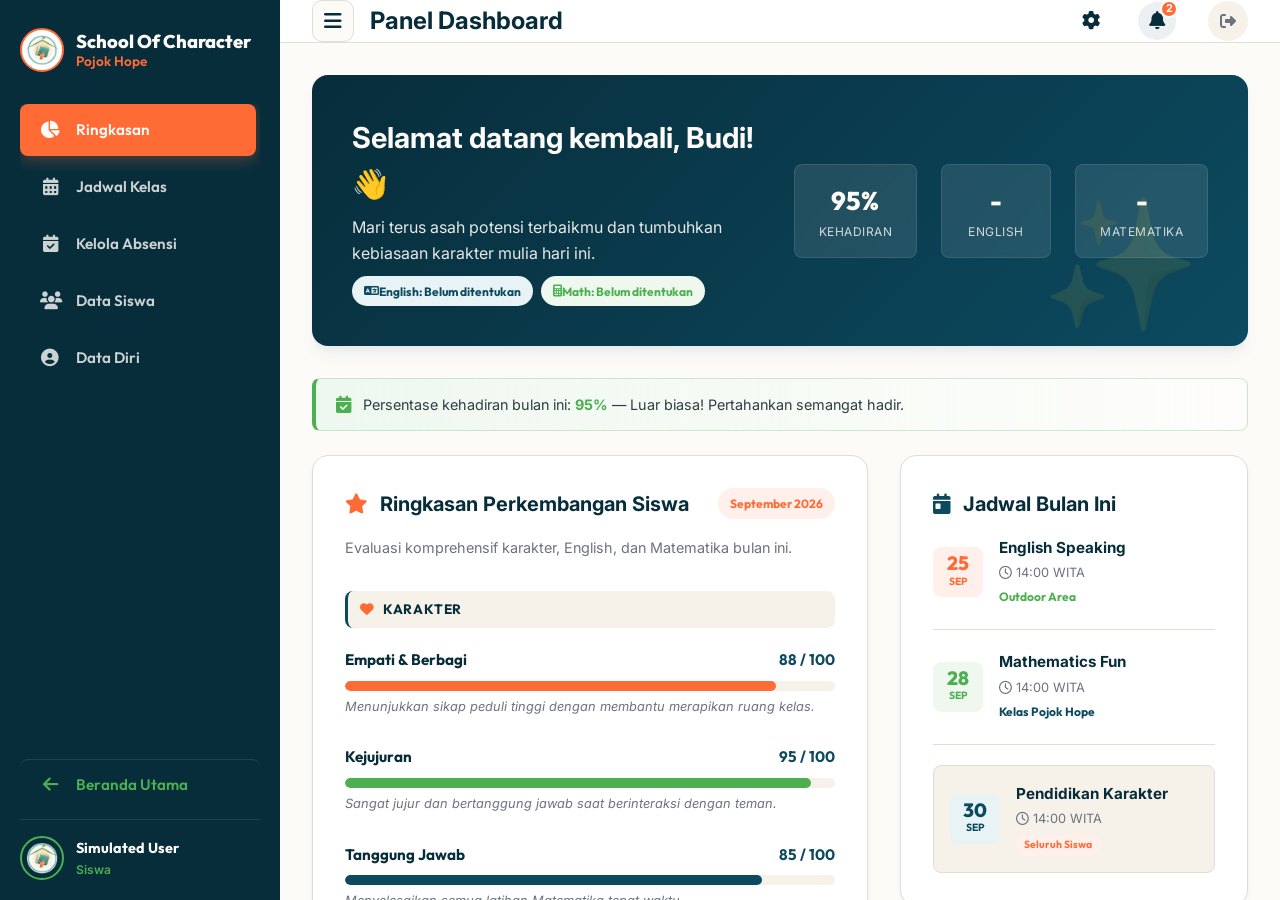
==== commit 621ea2a9: "Update fitur Data Diri, ID Card, Dark Mode, Excel, dan perbaikan Mobile UI" ====
--- a/dashboard.html
+++ b/dashboard.html
@@ -9,16 +9,18 @@
   <link rel="stylesheet" href="css/variables.css">
   <link rel="stylesheet" href="css/dashboard.css">
   <link rel="stylesheet" href="https://cdnjs.cloudflare.com/ajax/libs/font-awesome/6.4.2/css/all.min.css">
-  <link rel="icon" type="image/png" href="assets/logo.png">
+  <link rel="icon" type="image/png" href="static/src/assets/ui/logo.png">
+  <script src="https://cdn.jsdelivr.net/npm/xlsx-js-style@1.2.0/dist/xlsx.bundle.js"></script>
+  <script src="https://cdnjs.cloudflare.com/ajax/libs/html2canvas/1.4.1/html2canvas.min.js"></script>
 </head>
 <body>
 
 <div class="dashboard-layout">
 
   <!-- ==================== SIDEBAR ==================== -->
-  <aside class="sidebar">
+  <aside class="sidebar" id="dashboard-sidebar">
     <div class="sidebar-brand">
-      <img src="assets/logo.png" alt="SoC Logo" class="sidebar-logo">
+      <img src="static/src/assets/ui/logo.png" alt="SoC Logo" class="sidebar-logo">
       <div class="sidebar-brand-text">
         School Of Character
         <span>Pojok Hope</span>
@@ -26,32 +28,57 @@
     </div>
 
     <nav class="sidebar-menu">
-      <a href="#" class="menu-item active" id="menu-dashboard" data-view="ringkasan">
-        <i class="fas fa-chart-pie"></i> Ringkasan
+      <a href="#" class="menu-item active" id="menu-dashboard" data-view="ringkasan" title="Ringkasan">
+        <i class="fas fa-chart-pie"></i> <span class="menu-label">Ringkasan</span>
       </a>
-      <a href="#" class="menu-item" id="menu-schedule" data-view="jadwal">
-        <i class="fas fa-calendar-alt"></i> Jadwal Kelas
+      <a href="#" class="menu-item" id="menu-manajemen-jadwal" data-view="manajemen-jadwal" style="display:none" title="Manajemen Jadwal">
+        <i class="fas fa-calendar-plus"></i> <span class="menu-label">Manajemen Jadwal</span>
       </a>
-      <a href="#" class="menu-item" id="menu-report" data-view="rapor">
-        <i class="fas fa-file-invoice"></i> Rapor Siswa
+      <a href="#" class="menu-item" id="menu-schedule" data-view="jadwal" title="Jadwal Kelas">
+        <i class="fas fa-calendar-alt"></i> <span class="menu-label">Jadwal Kelas</span>
       </a>
-      <a href="#" class="menu-item" id="menu-kehadiran" data-view="kehadiran">
+      <a href="#" class="menu-item" id="menu-kehadiran" data-view="kehadiran" title="Kelola Absensi">
         <i class="fas fa-calendar-check"></i>
-        <span id="kehadiran-label">Kehadiran</span>
+        <span class="menu-label" id="kehadiran-label">Kelola Absensi</span>
       </a>
-      <a href="index.html" class="menu-item return-home">
-        <i class="fas fa-arrow-left"></i> Beranda Utama
+      <a href="#" class="menu-item" id="menu-manajemen-kelas" data-view="manajemen-kelas" style="display:none" title="Manajemen Kelas">
+        <i class="fas fa-chalkboard"></i> <span class="menu-label">Manajemen Kelas</span>
+      </a>
+      <a href="#" class="menu-item" id="menu-akun-siswa" data-view="akun-siswa" style="display:none" title="Buat Akun Siswa">
+        <i class="fas fa-user-graduate"></i> <span class="menu-label">Buat Akun Siswa</span>
+      </a>
+      <a href="#" class="menu-item" id="menu-report" data-view="data-siswa" title="Data Siswa">
+        <i class="fas fa-users"></i> <span class="menu-label" id="menu-report-label">Data Siswa</span>
+      </a>
+      <a href="#" class="menu-item" id="menu-akun-guru" data-view="akun-guru" style="display:none" title="Buat Akun Guru">
+        <i class="fas fa-chalkboard-teacher"></i> <span class="menu-label">Buat Akun Guru</span>
+      </a>
+      <a href="#" class="menu-item" id="menu-data-guru" data-view="data-guru" style="display:none" title="Data Guru">
+        <i class="fas fa-users-cog"></i> <span class="menu-label">Data Guru</span>
+      </a>
+      <a href="#" class="menu-item" id="menu-data-diri" data-view="data-diri" title="Data Diri">
+        <i class="fas fa-user-circle"></i> <span class="menu-label">Data Diri</span>
+      </a>
+      <a href="#" class="menu-item" id="menu-my-idcard" data-view="my-idcard" style="display:none" title="ID Card">
+        <i class="fas fa-id-card"></i> <span class="menu-label">ID Card</span>
       </a>
     </nav>
 
-    <div class="sidebar-user">
-      <img src="assets/team2.jpg" alt="User Avatar" class="user-avatar" id="sidebar-avatar-img">
+    <a href="index.html" class="menu-item return-home" title="Beranda Utama">
+      <i class="fas fa-arrow-left"></i> <span class="menu-label">Beranda Utama</span>
+    </a>
+
+    <div class="sidebar-user" title="Profil Pengguna">
+      <img src="static/src/assets/ui/team2.jpg" alt="User Avatar" class="user-avatar" id="sidebar-avatar-img">
       <div class="user-info">
         <span class="user-name" id="user-display-name">Budi Santoso</span>
         <span class="user-role" id="user-display-role">Siswa</span>
       </div>
     </div>
   </aside>
+
+  <!-- Mobile Backdrop Overlay -->
+  <div id="sidebar-backdrop" class="sidebar-backdrop" style="display:none;"></div>
 
   <!-- ==================== MAIN CONTENT ==================== -->
   <main class="main-content">
@@ -66,17 +93,14 @@
       </div>
 
       <div class="header-actions">
-        <div class="role-selector" id="role-selector-container">
-          <span class="role-label">Mode:</span>
-          <button class="role-toggle-btn" id="role-toggle-btn">
-            <i class="fas fa-chalkboard-teacher"></i> Switch ke Guru
-          </button>
-        </div>
+        <button type="button" class="header-settings-btn" id="btn-header-admin-settings" title="Pengaturan &amp; Mode Tampilan" style="display:inline-flex; background:none; border:none; cursor:pointer; font-size:1.15rem; color:var(--color-secondary-dark); padding:0.4rem; align-items:center; justify-content:center; border-radius:50%; transition:background-color 0.2s ease;">
+          <i class="fas fa-cog"></i>
+        </button>
         <div class="notification-bell">
           <i class="fas fa-bell"></i>
           <span class="notification-badge">2</span>
         </div>
-        <a href="login.html" class="logout-btn" title="Keluar">
+        <a href="login.html" class="logout-btn" title="Keluar" onclick="localStorage.removeItem('user')">
           <i class="fas fa-sign-out-alt"></i>
         </a>
       </div>
@@ -91,27 +115,27 @@
       <section id="view-ringkasan" class="dashboard-view active">
 
         <!-- STUDENT RINGKASAN -->
-        <div id="ringkasan-siswa">
+        <div id="ringkasan-siswa" style="display:none;">
           <div class="welcome-banner">
             <div class="welcome-text">
               <h2>Selamat datang kembali, Budi! 👋</h2>
               <p>Mari terus asah potensi terbaikmu dan tumbuhkan kebiasaan karakter mulia hari ini.</p>
+              <div class="student-level-badges" style="margin-top:0.6rem; display:flex; gap:0.5rem; flex-wrap:wrap;">
+                <span class="badge badge-teal" id="siswa-level-english-badge"><i class="fas fa-language"></i> English: Belum ditentukan</span>
+                <span class="badge badge-green" id="siswa-level-math-badge"><i class="fas fa-calculator"></i> Math: Belum ditentukan</span>
+              </div>
             </div>
             <div class="welcome-stats">
               <div class="stat-card-mini">
                 <span class="stat-value" id="stat-attendance">95%</span>
-                <span class="stat-label">Kehadiran</span>
+                <span class="stat-label">KEHADIRAN</span>
               </div>
               <div class="stat-card-mini">
-                <span class="stat-value">A</span>
-                <span class="stat-label">Rapor Karakter</span>
+                <span class="stat-value" id="stat-english-grade">-</span>
+                <span class="stat-label">English</span>
               </div>
               <div class="stat-card-mini">
-                <span class="stat-value" id="stat-english-grade">B+</span>
-                <span class="stat-label">English</span>
-              </div>
-              <div class="stat-card-mini">
-                <span class="stat-value" id="stat-math-grade">A-</span>
+                <span class="stat-value" id="stat-math-grade">-</span>
                 <span class="stat-label">Matematika</span>
               </div>
             </div>
@@ -120,7 +144,7 @@
           <!-- Attendance notice bar -->
           <div class="attendance-notice-bar">
             <i class="fas fa-calendar-check"></i>
-            <span>Persentase kehadiran bulan Mei: <strong id="attendance-percent">95%</strong> — Luar biasa! Pertahankan semangat hadir.</span>
+            <span>Persentase kehadiran bulan ini: <strong id="attendance-percent">95%</strong> — Luar biasa! Pertahankan semangat hadir.</span>
           </div>
 
           <div class="dashboard-grid">
@@ -128,20 +152,20 @@
             <div class="dashboard-card card-large">
               <div class="card-header">
                 <h3><i class="fas fa-star text-orange"></i> Ringkasan Perkembangan Siswa</h3>
-                <span class="badge badge-orange">Mei 2026</span>
+                <span class="badge badge-orange">September 2026</span>
               </div>
               <p class="card-desc">Evaluasi komprehensif karakter, English, dan Matematika bulan ini.</p>
               <div class="character-reports">
-                <div class="report-section-header"><i class="fas fa-heart text-orange"></i> Karakter Mulia</div>
+                <div class="report-section-header"><i class="fas fa-heart text-orange"></i> Karakter</div>
                 <div class="trait-progress-box">
                   <div class="trait-header"><span class="trait-name">Empati &amp; Berbagi</span><span class="trait-score" id="score-empathy">88 / 100</span></div>
                   <div class="progress-bar-container"><div class="progress-bar fill-orange" style="width:88%"></div></div>
-                  <span class="trait-desc">Budi menunjukkan sikap peduli tinggi dengan membantu merapikan ruang kelas.</span>
+                  <span class="trait-desc">Menunjukkan sikap peduli tinggi dengan membantu merapikan ruang kelas.</span>
                 </div>
                 <div class="trait-progress-box">
                   <div class="trait-header"><span class="trait-name">Kejujuran</span><span class="trait-score" id="score-honesty">95 / 100</span></div>
                   <div class="progress-bar-container"><div class="progress-bar fill-green" style="width:95%"></div></div>
-                  <span class="trait-desc">Sangat jujur mengakui kesalahan saat memecahkan pensil milik teman.</span>
+                  <span class="trait-desc">Sangat jujur dan bertanggung jawab saat berinteraksi dengan teman.</span>
                 </div>
                 <div class="trait-progress-box">
                   <div class="trait-header"><span class="trait-name">Tanggung Jawab</span><span class="trait-score" id="score-responsibility">85 / 100</span></div>
@@ -163,19 +187,19 @@
                 <div class="trait-progress-box">
                   <div class="trait-header"><span class="trait-name">Reading Comprehension</span><span class="trait-score" id="score-eng-reading">78 / 100</span></div>
                   <div class="progress-bar-container"><div class="progress-bar fill-green" style="width:78%"></div></div>
-                  <span class="trait-desc">Menjawab 8 dari 10 pertanyaan dongeng dengan benar.</span>
+                  <span class="trait-desc">Menjawab pertanyaan dongeng dengan pemahaman baik.</span>
                 </div>
 
                 <div class="report-section-header" style="margin-top:1.5rem"><i class="fas fa-calculator text-green"></i> Mathematics</div>
                 <div class="trait-progress-box">
                   <div class="trait-header"><span class="trait-name">Logika &amp; Problem Solving</span><span class="trait-score" id="score-math-logic">91 / 100</span></div>
                   <div class="progress-bar-container"><div class="progress-bar fill-orange" style="width:91%"></div></div>
-                  <span class="trait-desc">Memecahkan soal puzzle angka 4 digit dalam &lt; 2 menit.</span>
+                  <span class="trait-desc">Memecahkan soal puzzle logika angka dengan cepat.</span>
                 </div>
                 <div class="trait-progress-box">
                   <div class="trait-header"><span class="trait-name">Aritmatika</span><span class="trait-score" id="score-math-arith">87 / 100</span></div>
                   <div class="progress-bar-container"><div class="progress-bar fill-teal" style="width:87%"></div></div>
-                  <span class="trait-desc">Nilai latihan perkalian meningkat dari bulan sebelumnya.</span>
+                  <span class="trait-desc">Nilai latihan perkalian dan pembagian konsisten baik.</span>
                 </div>
               </div>
             </div>
@@ -183,18 +207,18 @@
             <!-- Sidebar: schedule + AI quick link -->
             <div class="dashboard-side-column">
               <div class="dashboard-card">
-                <div class="card-header"><h3><i class="fas fa-calendar-day text-teal"></i> Jadwal Pekan Ini</h3></div>
-                <div class="schedule-list">
+                <div class="card-header"><h3><i class="fas fa-calendar-day text-teal"></i> Jadwal Bulan Ini</h3></div>
+                <div class="schedule-list" id="siswa-ringkasan-jadwal-list">
                   <div class="schedule-item">
-                    <div class="schedule-date orange"><span class="date-day">05</span><span class="date-month">Jun</span></div>
-                    <div class="schedule-details"><h4>English Speaking</h4><p><i class="far fa-clock"></i> 14:00 WITA</p><span class="class-type font-green">Outdoor</span></div>
+                    <div class="schedule-date orange"><span class="date-day">25</span><span class="date-month">Sep</span></div>
+                    <div class="schedule-details"><h4>English Speaking</h4><p><i class="far fa-clock"></i> 14:00 WITA</p><span class="class-type font-green">Outdoor Area</span></div>
                   </div>
                   <div class="schedule-item">
-                    <div class="schedule-date green"><span class="date-day">12</span><span class="date-month">Jun</span></div>
+                    <div class="schedule-date green"><span class="date-day">28</span><span class="date-month">Sep</span></div>
                     <div class="schedule-details"><h4>Mathematics Fun</h4><p><i class="far fa-clock"></i> 14:00 WITA</p><span class="class-type font-teal">Kelas Pojok Hope</span></div>
                   </div>
                   <div class="schedule-item highlighted">
-                    <div class="schedule-date teal"><span class="date-day">15</span><span class="date-month">Jun</span></div>
+                    <div class="schedule-date teal"><span class="date-day">30</span><span class="date-month">Sep</span></div>
                     <div class="schedule-details"><h4>Pendidikan Karakter</h4><p><i class="far fa-clock"></i> 14:00 WITA</p><span class="badge badge-orange font-mini">Seluruh Siswa</span></div>
                   </div>
                 </div>
@@ -203,104 +227,295 @@
           </div>
         </div><!-- /ringkasan-siswa -->
 
-        <!-- TEACHER RINGKASAN -->
-        <div id="ringkasan-guru" style="display:none">
+        <!-- GURU RINGKASAN -->
+        <div id="ringkasan-guru" style="display:none;">
           <div class="welcome-banner teacher-banner">
             <div class="welcome-text">
-              <h2>Selamat datang kembali, Mentor Rahma! 👩‍🏫</h2>
-              <p>Gunakan panel ini untuk input nilai, kelola jadwal, dan koordinasi Outdoor Learning.</p>
+              <h2>Selamat datang, Pengajar! 👋</h2>
+              <p>Mari ciptakan suasana belajar yang menyenangkan hari ini.</p>
             </div>
             <div class="welcome-stats">
-              <div class="stat-card-mini"><span class="stat-value">12</span><span class="stat-label">Siswa Aktif</span></div>
-              <div class="stat-card-mini"><span class="stat-value">2</span><span class="stat-label">Kelas Hari Ini</span></div>
-            </div>
-          </div>
-
+              <div class="stat-card-mini"><span class="stat-value" id="guru-active-students-count">0</span><span class="stat-label">Siswa Aktif</span></div>
+              <div class="stat-card-mini"><span class="stat-value" id="guru-classes-month-count">0</span><span class="stat-label">Kelas Bulan Ini</span></div>
+            </div>
+          </div>
           <div class="dashboard-grid">
-            <!-- Teacher scoring -->
-            <div class="dashboard-card card-large">
-              <div class="card-header">
-                <h3><i class="fas fa-edit text-green"></i> Input Nilai Komprehensif</h3>
-                <span class="badge badge-green">Perlu Penilaian</span>
-              </div>
-              <p class="card-desc">Input nilai Karakter, English, dan Matematika untuk setiap siswa menggunakan slider interaktif.</p>
-              <div class="scoring-container">
-                <div class="student-select-header">
-                  <label for="student-selector">Pilih Siswa:</label>
-                  <select id="student-selector" class="custom-select">
-                    <option value="budi">Budi Santoso</option>
-                    <option value="aisyah">Aisyah Putri</option>
-                    <option value="fajar">Fajar Ramadhan</option>
-                    <option value="siti">Siti Nurhaliza</option>
-                  </select>
-                </div>
-
-                <div class="scoring-category-label"><i class="fas fa-heart text-orange"></i> Karakter</div>
-                <div class="scoring-sliders-list">
-                  <div class="slider-box"><div class="slider-info"><span class="slider-label">Empati &amp; Berbagi</span><span class="slider-val-badge" id="slider-empathy-val">88</span></div><input type="range" min="50" max="100" value="88" class="range-slider slider-orange" id="slider-empathy"></div>
-                  <div class="slider-box"><div class="slider-info"><span class="slider-label">Kejujuran</span><span class="slider-val-badge" id="slider-honesty-val">95</span></div><input type="range" min="50" max="100" value="95" class="range-slider slider-green" id="slider-honesty"></div>
-                  <div class="slider-box"><div class="slider-info"><span class="slider-label">Tanggung Jawab</span><span class="slider-val-badge" id="slider-responsibility-val">85</span></div><input type="range" min="50" max="100" value="85" class="range-slider slider-teal" id="slider-responsibility"></div>
-                  <div class="slider-box"><div class="slider-info"><span class="slider-label">Sopan Santun</span><span class="slider-val-badge" id="slider-respect-val">90</span></div><input type="range" min="50" max="100" value="90" class="range-slider slider-orange" id="slider-respect"></div>
-                </div>
-
-                <div class="scoring-category-label" style="margin-top:1.5rem"><i class="fas fa-language text-teal"></i> English</div>
-                <div class="scoring-sliders-list">
-                  <div class="slider-box"><div class="slider-info"><span class="slider-label">Fluency</span><span class="slider-val-badge" id="slider-eng-fluency-val">82</span></div><input type="range" min="50" max="100" value="82" class="range-slider slider-teal" id="slider-eng-fluency"></div>
-                  <div class="slider-box"><div class="slider-info"><span class="slider-label">Reading Comprehension</span><span class="slider-val-badge" id="slider-eng-reading-val">78</span></div><input type="range" min="50" max="100" value="78" class="range-slider slider-green" id="slider-eng-reading"></div>
-                </div>
-
-                <div class="scoring-category-label" style="margin-top:1.5rem"><i class="fas fa-calculator text-green"></i> Matematika</div>
-                <div class="scoring-sliders-list">
-                  <div class="slider-box"><div class="slider-info"><span class="slider-label">Logika &amp; Problem Solving</span><span class="slider-val-badge" id="slider-math-logic-val">91</span></div><input type="range" min="50" max="100" value="91" class="range-slider slider-orange" id="slider-math-logic"></div>
-                  <div class="slider-box"><div class="slider-info"><span class="slider-label">Aritmatika</span><span class="slider-val-badge" id="slider-math-arith-val">87</span></div><input type="range" min="50" max="100" value="87" class="range-slider slider-teal" id="slider-math-arith"></div>
-                </div>
-
-                <div class="scoring-actions">
-                  <button class="btn btn-secondary btn-sm" id="btn-save-score"><i class="fas fa-save"></i> Simpan Semua Nilai</button>
-                  <span id="save-status-msg" class="status-msg text-green hidden">✓ Tersimpan!</span>
-                </div>
-              </div>
-            </div>
-
-            <!-- Teacher right column -->
-            <div class="dashboard-side-column">
-              <div class="dashboard-card">
-                <div class="card-header"><h3><i class="fas fa-chalkboard-teacher text-teal"></i> Jadwal Mengajar</h3></div>
-                <div class="teacher-schedule-list">
-                  <div class="t-schedule-item active">
-                    <div class="t-schedule-time"><span>Hari Ini</span><strong>14:00</strong></div>
-                    <div class="t-schedule-info"><h4>Matematika Fun</h4><p>Kelompok B</p><span class="status-indicator live">Sedang Berlangsung</span></div>
-                  </div>
-                  <div class="t-schedule-item">
-                    <div class="t-schedule-time"><span>Kamis</span><strong>14:00</strong></div>
-                    <div class="t-schedule-info"><h4>Bahasa Inggris Dongeng</h4><p>Kelompok A</p><span class="status-indicator">Mendatang</span></div>
-                  </div>
-                </div>
-              </div>
-
-              <div class="dashboard-card planner-card">
-                <div class="card-header"><h3><i class="fas fa-campground text-green"></i> Planner Outdoor</h3><span class="badge badge-green">Juli 2026</span></div>
-                <p class="planner-subtitle">Monitor volunteer terdaftar untuk Outdoor Learning Rumah Alam.</p>
-                <div class="planner-metrics">
-                  <div class="metric-row"><span>Target Volunteer:</span><strong>8 Relawan</strong></div>
-                  <div class="metric-row"><span>Terdaftar:</span><strong class="text-orange">5 Relawan</strong></div>
-                  <div class="metric-bar-container"><div class="metric-bar fill-green" style="width:62.5%"></div></div>
-                </div>
-                <div class="volunteer-list-preview"><div class="vol-pic-group">
-                  <span class="vol-initial bg-orange" title="Ahmad">A</span>
-                  <span class="vol-initial bg-green" title="Rini">R</span>
-                  <span class="vol-initial bg-teal" title="Sarah">S</span>
-                  <span class="vol-initial bg-secondary" title="Dandi">D</span>
-                  <span class="vol-initial bg-accent" title="Elisa">E</span>
-                  <span class="vol-plus">+3 lagi</span>
-                </div></div>
-                <button class="btn btn-outline btn-sm btn-full" id="btn-broadcast-planner"><i class="fas fa-bullhorn"></i> Broadcast Kebutuhan Volunteer</button>
-              </div>
-            </div>
-          </div>
-        </div><!-- /ringkasan-guru -->
+            <div class="dashboard-card"><div class="card-header"><h3><i class="fas fa-calendar-alt text-teal"></i> Jadwal Anda</h3></div><div id="guru-ringkasan-jadwal-list" class="schedule-list"></div></div>
+            <div class="dashboard-card"><div class="card-header"><h3><i class="fas fa-medal text-orange"></i> Top Siswa Anda</h3></div><div id="guru-ringkasan-top-siswa" class="top-students-list"></div></div>
+          </div>
+        </div>
+
+        <!-- MANAGER & ADMIN RINGKASAN -->
+        <div id="ringkasan-manager" style="display:none;">
+          <div class="welcome-banner manager-banner">
+            <div class="welcome-text">
+              <h2 id="manager-welcome-name">Selamat datang! 👋</h2>
+              <p id="manager-welcome-desc">Kelola operasional dan pantau aktivitas School of Character.</p>
+            </div>
+          </div>
+          <div class="dashboard-grid">
+            <div class="dashboard-card"><div class="card-header"><h3><i class="fas fa-calendar-alt text-teal"></i> Jadwal Terdekat</h3></div><div id="manager-upcoming-schedules" class="schedule-list"></div></div>
+            <div class="dashboard-card"><div class="card-header"><h3><i class="fas fa-award text-orange"></i> Top 10 Siswa (Global)</h3></div><div id="top10-students-list" class="top-students-list"></div></div>
+          </div>
+        </div>
 
       </section><!-- /view-ringkasan -->
+
+      <!-- ===================================================== -->
+      <!-- VIEW: MANAJEMEN JADWAL (Manager / Owner Only)          -->
+      <!-- ===================================================== -->
+      <section id="view-manajemen-jadwal" class="dashboard-view">
+        <div class="view-header">
+          <h2 class="view-title"><i class="fas fa-calendar-plus text-orange"></i> Manajemen Jadwal</h2>
+          <p class="view-subtitle">Kelola jadwal sesi belajar, topik materi, dan tautan modul pembelajaran.</p>
+        </div>
+
+        <!-- Bulk Excel Import Card for Schedules -->
+        <div class="dashboard-card" style="margin-bottom: 1.5rem; padding: 1.5rem; background: linear-gradient(135deg, rgba(7, 45, 59, 0.03) 0%, rgba(255, 107, 53, 0.05) 100%); border: 1.5px dashed var(--border-color); border-radius: 14px;">
+          <div style="display: flex; justify-content: space-between; align-items: center; flex-wrap: wrap; gap: 1rem;">
+            <div>
+              <h3 style="font-size: 1.15rem; color: var(--color-secondary-dark); margin-bottom: 0.25rem;">
+                <i class="fas fa-file-excel text-green"></i> Impor Jadwal Belajar Massal (Excel)
+              </h3>
+              <p style="font-size: 0.85rem; color: var(--text-muted); margin: 0;">
+                Download template excel jadwal pembelajaran, isi tanggal dan sesi materi, lalu unggah untuk membuat jadwal massal.
+              </p>
+            </div>
+            <div style="display: flex; gap: 0.5rem; align-items: center; flex-wrap: wrap;">
+              <button type="button" class="btn btn-sm btn-outline" id="btn-download-template-jadwal" onclick="downloadScheduleTemplateExcel()" style="display:inline-flex; align-items:center; gap:0.4rem;">
+                <i class="fas fa-file-download text-teal"></i> Download Template Excel
+              </button>
+              <input type="file" id="input-excel-jadwal" accept=".xlsx,.xls,.csv" style="display:none;" onchange="handleBulkScheduleExcelUpload(event)">
+              <button type="button" class="btn btn-sm btn-primary" id="btn-upload-excel-jadwal" onclick="document.getElementById('input-excel-jadwal').click()" style="display:inline-flex; align-items:center; gap:0.4rem;">
+                <i class="fas fa-file-upload"></i> Upload Excel Jadwal
+              </button>
+            </div>
+          </div>
+        </div>
+
+        <div class="dashboard-grid">
+          <!-- Left Column: Form Buat Jadwal -->
+          <div class="dashboard-card card-large">
+            <div class="card-header">
+              <h3><i class="fas fa-calendar-plus text-orange"></i> Form Buat Jadwal</h3>
+              <span class="badge badge-orange">Manajemen Kelas</span>
+            </div>
+            <p class="card-desc">Tambahkan jadwal sesi belajar baru untuk kelas atau seluruh siswa SoC.</p>
+
+            <div class="form-group" style="margin-bottom: 1.25rem;">
+              <label for="new-sched-date" style="display:block; font-weight:600; margin-bottom:0.5rem; font-size:0.9rem; color:var(--color-secondary-dark);">
+                <i class="far fa-calendar-alt text-teal"></i> Tanggal Pembelajaran:
+              </label>
+              <input type="date" id="new-sched-date" class="custom-select" style="width: 100%;">
+            </div>
+
+            <div class="form-group" style="margin-bottom: 1.25rem;">
+              <label for="new-sched-subject" style="display:block; font-weight:600; margin-bottom:0.5rem; font-size:0.9rem; color:var(--color-secondary-dark);">
+                <i class="fas fa-book-open text-orange"></i> Mata Pelajaran:
+              </label>
+              <select id="new-sched-subject" class="custom-select" style="width: 100%;">
+                <option value="Karakter">Karakter</option>
+                <option value="English">English</option>
+                <option value="Matematika">Matematika</option>
+                <option value="Outdoor Learning">Outdoor Learning</option>
+              </select>
+            </div>
+
+            <div class="form-group" style="margin-bottom: 1.25rem;">
+              <label for="new-sched-kelas" style="display:block; font-weight:600; margin-bottom:0.5rem; font-size:0.9rem; color:var(--color-secondary-dark);">
+                <i class="fas fa-users text-green"></i> Pilihan Kelas:
+              </label>
+              <select id="new-sched-kelas" class="custom-select" style="width: 100%;">
+                <option value="English A">English A (Foundation)</option>
+                <option value="English B">English B (Beginner)</option>
+                <option value="English C">English C (Intermediate)</option>
+                <option value="English D">English D (Advanced)</option>
+                <option value="Math A">Math A (Dasar Angka)</option>
+                <option value="Math B">Math B (Operasi Lanjut)</option>
+                <option value="Math C">Math C (Pecahan &amp; Logika)</option>
+                <option value="Math D">Math D (Pra-Aljabar &amp; Kritis)</option>
+                <option value="Semua">Semua Kelas (Karakter / Gabungan)</option>
+              </select>
+            </div>
+
+            <div class="form-group" style="margin-top:1rem;">
+              <label style="font-weight:700; font-size:0.9rem;">Topik Materi:</label>
+              <input type="text" id="new-sched-topic" class="form-input" placeholder="Contoh: Classroom Objects (Opsional)">
+            </div>
+
+            <div class="form-group" style="margin-top:1rem;">
+              <label style="font-weight:700; font-size:0.9rem;"><i class="fab fa-google-drive text-teal"></i> Link Materi Guru (G-Drive / Modul):</label>
+              <input type="url" id="new-sched-link" class="form-input" value="https://drive.google.com/drive/folders/1U_VJDr6YXV-3bVslE6TSRA6hd7D16SFh?usp=drive_link">
+            </div>
+
+            <div class="form-group" style="margin-top:1rem;">
+              <label style="font-weight:700; font-size:0.9rem;"><i class="fab fa-youtube text-orange"></i> Link Materi Siswa (YouTube / Video / Materi Belajar):</label>
+              <input type="url" id="new-sched-student-link" class="form-input" placeholder="Contoh: https://youtu.be/... atau link materi untuk siswa (Opsional)">
+            </div>
+
+            <div style="display:flex; gap:1rem; margin-top:1rem;">
+              <div class="form-group" style="flex:1;">
+                <label for="new-sched-start-time" style="font-weight:700; font-size:0.9rem; display:block; margin-bottom:0.35rem;">
+                  <i class="far fa-clock text-teal"></i> Waktu Mulai:
+                </label>
+                <input type="time" id="new-sched-start-time" class="form-input" value="14:00">
+              </div>
+              <div class="form-group" style="flex:1;">
+                <label for="new-sched-end-time" style="font-weight:700; font-size:0.9rem; display:block; margin-bottom:0.35rem;">
+                  <i class="far fa-clock text-teal"></i> Waktu Selesai:
+                </label>
+                <input type="time" id="new-sched-end-time" class="form-input" value="15:30">
+              </div>
+            </div>
+
+            <div class="form-group" style="margin-top:1rem;">
+              <label for="new-sched-lokasi" style="font-weight:700; font-size:0.9rem; display:block; margin-bottom:0.35rem;">
+                <i class="fas fa-map-marker-alt text-orange"></i> Lokasi Belajar:
+              </label>
+              <input type="text" id="new-sched-lokasi" class="form-input" placeholder="Contoh: Kelas Pojok Hope atau Outdoor Area">
+            </div>
+
+            <div class="form-group" style="margin-top:1rem; margin-bottom:1.5rem;">
+              <label for="new-sched-catatan" style="font-weight:700; font-size:0.9rem; display:block; margin-bottom:0.35rem;">
+                <i class="fas fa-sticky-note text-green"></i> Catatan Tambahan:
+              </label>
+              <textarea id="new-sched-catatan" class="form-input" rows="2" placeholder="Informasi tambahan (contoh: bawa pensil, dsb.)" style="resize:vertical;"></textarea>
+            </div>
+
+            <input type="hidden" id="edit-schedule-id" value="">
+            <div style="display:flex; gap:0.75rem;">
+              <button class="btn btn-primary" id="btn-create-sched" style="flex:1;">
+                <i class="fas fa-plus-circle"></i> Buat Jadwal Baru
+              </button>
+              <button class="btn btn-outline" id="btn-cancel-edit" style="display:none;">Batal Edit</button>
+            </div>
+          </div>
+
+          <!-- Right Column: Jadwal Terdaftar -->
+          <div class="dashboard-card">
+            <div class="card-header">
+              <h3><i class="fas fa-calendar-check text-teal"></i> Jadwal Terdaftar</h3>
+              <span class="badge badge-teal">Semua Sesi</span>
+            </div>
+            <p class="card-desc" style="margin-bottom: 1rem;">Daftar seluruh sesi pembelajaran yang terdaftar di database.</p>
+
+            <!-- Month navigator for Manajemen Jadwal inside card -->
+            <div class="month-nav card-month-nav" style="margin: 1rem 0; width: 100%; justify-content: space-between;">
+              <button type="button" class="month-nav-btn month-nav-prev"><i class="fas fa-chevron-left"></i></button>
+              <span class="month-nav-label">September 2026</span>
+              <button type="button" class="month-nav-btn month-nav-next"><i class="fas fa-chevron-right"></i></button>
+            </div>
+
+            <div id="manager-schedules-list" class="schedule-list"></div>
+          </div>
+        </div>
+      </section><!-- /view-manajemen-jadwal -->
+
+      <!-- ===================================================== -->
+      <!-- VIEW: MANAJEMEN KELAS                                  -->
+      <!-- ===================================================== -->
+      <section id="view-manajemen-kelas" class="dashboard-view">
+        <div class="view-header">
+          <h2 class="view-title"><i class="fas fa-chalkboard text-teal"></i> Manajemen Kelas &amp; Penempatan</h2>
+          <p class="view-subtitle">Atur penugasan guru dan tentukan level kemampuan (English &amp; Math) untuk setiap siswa.</p>
+        </div>
+
+        <div class="dashboard-grid" style="grid-template-columns: 1fr;">
+
+          <!-- Daftar Pengajar Kelas -->
+          <div class="dashboard-card" style="grid-column: 1 / -1;">
+            <div class="card-header">
+              <h3><i class="fas fa-chalkboard-teacher text-teal"></i> Daftar Pengajar Kelas</h3>
+              <span class="badge badge-teal">8 Kelas</span>
+            </div>
+            <p class="card-desc" style="margin-bottom:1.25rem;">Tentukan guru penanggung jawab untuk setiap kelas level di semester ini.</p>
+
+            <div style="overflow-x:auto;">
+              <table class="rapor-table teacher-assign-table" style="width:100%; border-collapse:collapse;">
+                <thead>
+                  <tr>
+                    <th style="text-align:left; padding:0.6rem 0.75rem; background:var(--color-primary-dark) !important; color:#fff !important; font-size:0.85rem; white-space:nowrap;">Kelas / Level</th>
+                    <th style="text-align:left; padding:0.6rem 0.75rem; background:var(--color-primary-dark) !important; color:#fff !important; font-size:0.85rem;">Pengajar</th>
+                  </tr>
+                </thead>
+                <tbody>
+                  <tr>
+                    <td style="padding:0.55rem 0.75rem; font-weight:600; white-space:nowrap;"><span class="badge badge-teal" style="font-size:0.8rem;">EN</span> English A (Foundation)</td>
+                    <td style="padding:0.55rem 0.75rem;">
+                      <select class="custom-select teacher-assign-select" data-kelas="English A" style="width:100%; font-size:0.85rem;">
+                        <option value="">— Pilih Guru —</option>
+                      </select>
+                    </td>
+                  </tr>
+                  <tr>
+                    <td style="padding:0.55rem 0.75rem; font-weight:600; white-space:nowrap;"><span class="badge badge-teal" style="font-size:0.8rem;">EN</span> English B (Beginner)</td>
+                    <td style="padding:0.55rem 0.75rem;">
+                      <select class="custom-select teacher-assign-select" data-kelas="English B" style="width:100%; font-size:0.85rem;">
+                        <option value="">— Pilih Guru —</option>
+                      </select>
+                    </td>
+                  </tr>
+                  <tr>
+                    <td style="padding:0.55rem 0.75rem; font-weight:600; white-space:nowrap;"><span class="badge badge-teal" style="font-size:0.8rem;">EN</span> English C (Intermediate)</td>
+                    <td style="padding:0.55rem 0.75rem;">
+                      <select class="custom-select teacher-assign-select" data-kelas="English C" style="width:100%; font-size:0.85rem;">
+                        <option value="">— Pilih Guru —</option>
+                      </select>
+                    </td>
+                  </tr>
+                  <tr>
+                    <td style="padding:0.55rem 0.75rem; font-weight:600; white-space:nowrap;"><span class="badge badge-teal" style="font-size:0.8rem;">EN</span> English D (Advanced)</td>
+                    <td style="padding:0.55rem 0.75rem;">
+                      <select class="custom-select teacher-assign-select" data-kelas="English D" style="width:100%; font-size:0.85rem;">
+                        <option value="">— Pilih Guru —</option>
+                      </select>
+                    </td>
+                  </tr>
+                  <tr>
+                    <td style="padding:0.55rem 0.75rem; font-weight:600; white-space:nowrap;"><span class="badge badge-green" style="font-size:0.8rem;">MA</span> Math A (Dasar Angka)</td>
+                    <td style="padding:0.55rem 0.75rem;">
+                      <select class="custom-select teacher-assign-select" data-kelas="Math A" style="width:100%; font-size:0.85rem;">
+                        <option value="">— Pilih Guru —</option>
+                      </select>
+                    </td>
+                  </tr>
+                  <tr>
+                    <td style="padding:0.55rem 0.75rem; font-weight:600; white-space:nowrap;"><span class="badge badge-green" style="font-size:0.8rem;">MA</span> Math B (Operasi Lanjut)</td>
+                    <td style="padding:0.55rem 0.75rem;">
+                      <select class="custom-select teacher-assign-select" data-kelas="Math B" style="width:100%; font-size:0.85rem;">
+                        <option value="">— Pilih Guru —</option>
+                      </select>
+                    </td>
+                  </tr>
+                  <tr>
+                    <td style="padding:0.55rem 0.75rem; font-weight:600; white-space:nowrap;"><span class="badge badge-green" style="font-size:0.8rem;">MA</span> Math C (Pecahan &amp; Logika)</td>
+                    <td style="padding:0.55rem 0.75rem;">
+                      <select class="custom-select teacher-assign-select" data-kelas="Math C" style="width:100%; font-size:0.85rem;">
+                        <option value="">— Pilih Guru —</option>
+                      </select>
+                    </td>
+                  </tr>
+                  <tr>
+                    <td style="padding:0.55rem 0.75rem; font-weight:600; white-space:nowrap;"><span class="badge badge-green" style="font-size:0.8rem;">MA</span> Math D (Pra-Aljabar &amp; Kritis)</td>
+                    <td style="padding:0.55rem 0.75rem;">
+                      <select class="custom-select teacher-assign-select" data-kelas="Math D" style="width:100%; font-size:0.85rem;">
+                        <option value="">— Pilih Guru —</option>
+                      </select>
+                    </td>
+                  </tr>
+                </tbody>
+              </table>
+            </div>
+
+            <div style="margin-top:1.5rem;">
+              <button class="btn btn-primary" id="btn-simpan-penugasan" style="width:100%;">
+                <i class="fas fa-save"></i> Simpan Penugasan
+              </button>
+            </div>
+          </div>
+
+        </div>
+      </section><!-- /view-manajemen-kelas -->
 
       <!-- ===================================================== -->
       <!-- VIEW 2: JADWAL KELAS                                  -->
@@ -313,152 +528,1213 @@
 
         <!-- Month navigator -->
         <div class="month-nav">
-          <button class="month-nav-btn"><i class="fas fa-chevron-left"></i></button>
-          <span class="month-nav-label">Juni 2026</span>
-          <button class="month-nav-btn"><i class="fas fa-chevron-right"></i></button>
+          <button type="button" class="month-nav-btn month-nav-prev"><i class="fas fa-chevron-left"></i></button>
+          <span class="month-nav-label">September 2026</span>
+          <button type="button" class="month-nav-btn month-nav-next"><i class="fas fa-chevron-right"></i></button>
         </div>
 
         <!-- Upcoming classes list -->
         <div class="jadwal-container">
-
-          <!-- Past / Done classes -->
-          <div class="jadwal-group-label">
-            <span class="jadwal-group-badge done">✓ Selesai</span>
-            <span>Kelas yang Sudah Berlangsung</span>
-          </div>
-
-          <div class="jadwal-list">
-            <div class="jadwal-card jadwal-done">
-              <div class="jadwal-date-chip orange">
-                <span class="jd-day">15</span><span class="jd-month">Mei</span>
-              </div>
-              <div class="jadwal-info">
-                <h4>Pendidikan Karakter — Sesi Gotong Royong</h4>
-                <p class="jadwal-meta"><i class="far fa-clock"></i> 14:00–16:30 WITA &nbsp;|&nbsp; <i class="fas fa-map-marker-alt"></i> Kelas Pojok Hope</p>
-                <p class="jadwal-meta"><i class="fas fa-users"></i> 12 Siswa hadir</p>
-              </div>
-              <span class="jadwal-status-badge done">✓ Selesai</span>
-            </div>
-
-            <div class="jadwal-card jadwal-done">
-              <div class="jadwal-date-chip teal">
-                <span class="jd-day">22</span><span class="jd-month">Mei</span>
-              </div>
-              <div class="jadwal-info">
-                <h4>English Speaking — Story Telling Fun</h4>
-                <p class="jadwal-meta"><i class="far fa-clock"></i> 14:00–15:30 WITA &nbsp;|&nbsp; <i class="fas fa-map-marker-alt"></i> Outdoor Area</p>
-                <p class="jadwal-meta"><i class="fas fa-users"></i> 10 Siswa hadir</p>
-              </div>
-              <span class="jadwal-status-badge done">✓ Selesai</span>
-            </div>
-
-            <div class="jadwal-card jadwal-done">
-              <div class="jadwal-date-chip green">
-                <span class="jd-day">29</span><span class="jd-month">Mei</span>
-              </div>
-              <div class="jadwal-info">
-                <h4>Mathematics Fun — Puzzle Logika</h4>
-                <p class="jadwal-meta"><i class="far fa-clock"></i> 14:00–15:30 WITA &nbsp;|&nbsp; <i class="fas fa-map-marker-alt"></i> Kelas Pojok Hope</p>
-                <p class="jadwal-meta"><i class="fas fa-users"></i> 11 Siswa hadir</p>
-              </div>
-              <span class="jadwal-status-badge done">✓ Selesai</span>
-            </div>
-          </div>
-
-          <!-- Upcoming classes -->
-          <div class="jadwal-group-label" style="margin-top:2rem">
-            <span class="jadwal-group-badge upcoming">📅 Mendatang</span>
-            <span>Kelas yang Akan Datang</span>
-          </div>
-
-          <div class="jadwal-list">
-            <div class="jadwal-card jadwal-today">
-              <div class="jadwal-date-chip orange">
-                <span class="jd-day">05</span><span class="jd-month">Jun</span>
-              </div>
-              <div class="jadwal-info">
-                <h4>English Speaking &amp; Reading — Sesi Aktif</h4>
-                <p class="jadwal-meta"><i class="far fa-clock"></i> 14:00–15:30 WITA &nbsp;|&nbsp; <i class="fas fa-map-marker-alt"></i> Outdoor Area</p>
-                <p class="jadwal-meta"><i class="fas fa-info-circle"></i> Bawa buku cerita favorit!</p>
-              </div>
-              <span class="jadwal-status-badge today">🔴 Hari Ini</span>
-            </div>
-
-            <div class="jadwal-card">
-              <div class="jadwal-date-chip green">
-                <span class="jd-day">12</span><span class="jd-month">Jun</span>
-              </div>
-              <div class="jadwal-info">
-                <h4>Mathematics Fun Learning — Perkalian &amp; Pembagian</h4>
-                <p class="jadwal-meta"><i class="far fa-clock"></i> 14:00–15:30 WITA &nbsp;|&nbsp; <i class="fas fa-map-marker-alt"></i> Kelas Pojok Hope</p>
-                <p class="jadwal-meta"><i class="fas fa-info-circle"></i> Siapkan alat tulis dan papan hitung.</p>
-              </div>
-              <span class="jadwal-status-badge upcoming">Mendatang</span>
-            </div>
-
-            <div class="jadwal-card">
-              <div class="jadwal-date-chip orange">
-                <span class="jd-day">15</span><span class="jd-month">Jun</span>
-              </div>
-              <div class="jadwal-info">
-                <h4>Pendidikan Karakter Rutin — Kepemimpinan</h4>
-                <p class="jadwal-meta"><i class="far fa-clock"></i> 14:00–16:30 WITA &nbsp;|&nbsp; <i class="fas fa-map-marker-alt"></i> Kelas Pojok Hope</p>
-                <p class="jadwal-meta"><i class="fas fa-users"></i> Seluruh Siswa Wajib Hadir</p>
-              </div>
-              <span class="jadwal-status-badge upcoming">Mendatang</span>
-            </div>
-
-            <div class="jadwal-card">
-              <div class="jadwal-date-chip teal">
-                <span class="jd-day">26</span><span class="jd-month">Jun</span>
-              </div>
-              <div class="jadwal-info">
-                <h4>English &amp; Character — Dongeng Moral</h4>
-                <p class="jadwal-meta"><i class="far fa-clock"></i> 14:00–15:30 WITA &nbsp;|&nbsp; <i class="fas fa-map-marker-alt"></i> Outdoor Area</p>
-                <p class="jadwal-meta"><i class="fas fa-star"></i> Sesi spesial dengan bintang tamu!</p>
-              </div>
-              <span class="jadwal-status-badge upcoming">Mendatang</span>
-            </div>
-
-            <div class="jadwal-card jadwal-special">
-              <div class="jadwal-date-chip green">
-                <span class="jd-day">18</span><span class="jd-month">Jul</span>
-              </div>
-              <div class="jadwal-info">
-                <h4>🌿 Outdoor Learning — Rumah Alam (Semester)</h4>
-                <p class="jadwal-meta"><i class="far fa-clock"></i> 08:00–17:00 WITA &nbsp;|&nbsp; <i class="fas fa-map-marker-alt"></i> Rumah Alam, Gorontalo</p>
-                <p class="jadwal-meta"><i class="fas fa-users"></i> Semua Siswa + 8 Volunteer</p>
-              </div>
-              <span class="jadwal-status-badge special">🌿 Spesial</span>
-            </div>
-          </div>
-
+          <div id="jadwal-container-mendatang">
+            <div class="jadwal-group-label" style="margin-top:1rem">
+              <span class="jadwal-group-badge upcoming">📅 Mendatang</span>
+              <span>Kelas yang Akan Datang</span>
+            </div>
+            <div class="jadwal-list" id="jadwal-list-mendatang"></div>
+          </div>
+          <div id="jadwal-container-selesai">
+            <div class="jadwal-group-label" style="margin-top:2rem">
+              <span class="jadwal-group-badge done">✓ Selesai</span>
+              <span>Kelas yang Sudah Berlangsung</span>
+            </div>
+            <div class="jadwal-list" id="jadwal-list-selesai"></div>
+          </div>
         </div>
       </section><!-- /view-jadwal -->
 
       <!-- ===================================================== -->
-      <!-- VIEW 3: RAPOR SISWA                                   -->
+      <!-- VIEW 3a: KEHADIRAN (Student) - Placed below Jadwal    -->
+      <!-- ===================================================== -->
+      <section id="view-kehadiran-siswa" class="dashboard-view">
+        <div class="view-header">
+          <h2 class="view-title"><i class="fas fa-calendar-check text-green"></i> Kehadiran Saya</h2>
+          <p class="view-subtitle">Rekap kehadiran bulanan kelas School of Character Pojok Hope secara real-time.</p>
+        </div>
+
+        <!-- Attendance summary row -->
+        <div class="attendance-summary-row">
+          <div class="att-sum-card hadir-card">
+            <span class="att-sum-val" id="att-sum-hadir-val">0</span>
+            <span class="att-sum-label"><i class="fas fa-check-circle"></i> Hadir</span>
+          </div>
+          <div class="att-sum-card sakit-card">
+            <span class="att-sum-val" id="att-sum-sakit-val">0</span>
+            <span class="att-sum-label"><i class="fas fa-thermometer-half"></i> Sakit</span>
+          </div>
+          <div class="att-sum-card izin-card">
+            <span class="att-sum-val" id="att-sum-izin-val">0</span>
+            <span class="att-sum-label"><i class="fas fa-envelope"></i> Izin</span>
+          </div>
+          <div class="att-sum-card alpa-card">
+            <span class="att-sum-val" id="att-sum-alpa-val">0</span>
+            <span class="att-sum-label"><i class="fas fa-times-circle"></i> Alpa</span>
+          </div>
+          <div class="att-sum-card pct-card">
+            <span class="att-sum-val" id="att-sum-pct-val">100%</span>
+            <span class="att-sum-label"><i class="fas fa-chart-pie"></i> Kehadiran</span>
+          </div>
+        </div>
+
+        <!-- Dynamic Live Calendar Container -->
+        <div class="dashboard-card" style="margin-top:1.5rem">
+          <div class="card-header">
+            <h3><i class="fas fa-calendar text-teal"></i> Kalender Kehadiran Real-Time — September 2026</h3>
+            <span class="badge badge-green" id="student-att-badge">Terdaftar di Database</span>
+          </div>
+
+          <div class="attendance-calendar" id="student-live-calendar">
+            <!-- Day names header -->
+            <div class="cal-day-name">Min</div>
+            <div class="cal-day-name">Sen</div>
+            <div class="cal-day-name">Sel</div>
+            <div class="cal-day-name">Rab</div>
+            <div class="cal-day-name">Kam</div>
+            <div class="cal-day-name">Jum</div>
+            <div class="cal-day-name">Sab</div>
+
+            <!-- Calendar days rendered dynamically by JS -->
+          </div>
+
+          <!-- Legend -->
+          <div class="cal-legend">
+            <span class="cal-legend-item"><span class="cal-legend-dot hadir"></span> Hadir</span>
+            <span class="cal-legend-item"><span class="cal-legend-dot sakit"></span> Sakit</span>
+            <span class="cal-legend-item"><span class="cal-legend-dot izin"></span> Izin</span>
+            <span class="cal-legend-item"><span class="cal-legend-dot alpa"></span> Alpa</span>
+            <span class="cal-legend-item"><span class="cal-legend-dot no-class"></span> Tidak Ada Kelas</span>
+            <span class="cal-legend-item"><span class="cal-legend-dot weekend"></span> Akhir Pekan</span>
+          </div>
+        </div>
+
+      </section><!-- /view-kehadiran-siswa -->
+
+      <!-- ===================================================== -->
+      <!-- VIEW 3b: KELOLA ABSENSI (Teacher) - Placed below Jadwal -->
+      <!-- ===================================================== -->
+      <section id="view-kehadiran-guru" class="dashboard-view">
+        <div class="view-header">
+          <h2 class="view-title"><i class="fas fa-clipboard-list text-orange"></i> Kelola Absensi</h2>
+          <p class="view-subtitle">Input dan pantau kehadiran siswa untuk setiap sesi kelas secara real-time.</p>
+        </div>
+
+        <div class="dashboard-grid">
+          <!-- Left: Absensi Input -->
+          <div class="dashboard-card card-large">
+            <div class="card-header">
+              <h3><i class="fas fa-user-check text-orange"></i> Absensi Harian</h3>
+            </div>
+            <p class="card-desc">Tandai kehadiran siswa untuk kelas yang sedang Anda kelola hari ini.</p>
+
+            <!-- Header for restricted view with read-only subject display -->
+            <div class="absensi-class-header" id="absensi-class-header" style="margin-bottom: 1rem; display: flex; justify-content: space-between; align-items: center; flex-wrap: wrap; gap: 0.5rem;">
+              <h4 id="absensi-class-title" style="font-family: var(--font-heading); color: var(--color-secondary-dark); font-weight: 700; font-size: 1.1rem; display: flex; align-items: center; gap: 0.5rem; margin: 0;">
+                <i class="fas fa-users text-teal"></i> Daftar Siswa
+              </h4>
+              <span class="text-orange" style="font-family: var(--font-heading); font-weight: 600; font-size: 0.9rem;">
+                <i class="fas fa-book-open"></i> Mata Pelajaran: <strong id="active-subject-display">Karakter</strong>
+              </span>
+            </div>
+
+            <!-- Schedule-Driven Selector UI -->
+            <div class="absensi-schedule-container" style="margin-bottom: 1.25rem; display: flex; align-items: center; gap: 0.75rem;">
+              <label for="schedule-selector" style="font-family: var(--font-heading); font-weight: 700; font-size: 0.9rem; color: var(--color-secondary-dark); white-space: nowrap;">
+                <i class="fas fa-calendar-alt text-orange"></i> Jadwal Pembelajaran:
+              </label>
+              <select id="schedule-selector" class="custom-select" style="flex: 1; padding: 0.5rem 0.85rem; border-radius: 8px; border: 1.5px solid var(--border-color); font-family: var(--font-body); font-size: 0.9rem; font-weight: 600; color: var(--color-secondary-dark); background-color: var(--bg-card); cursor: pointer; outline: none;">
+                <!-- Populated dynamically by JS -->
+              </select>
+            </div>
+
+            <!-- Dynamic Roster Container -->
+            <div class="absensi-roster" id="absensi-dynamic-roster">
+              <!-- Dynamic roster loaded by JS -->
+            </div>
+
+            <button class="btn btn-secondary btn-sm btn-full" style="margin-top:1.5rem" id="btn-save-absensi">
+              <i class="fas fa-check-circle"></i> Simpan Absensi Hari Ini
+            </button>
+          </div>
+
+          <!-- Right: Attendance History -->
+          <div class="dashboard-side-column">
+            <div class="dashboard-card">
+              <div class="card-header">
+                <h3><i class="fas fa-history text-teal"></i> Riwayat Absensi</h3>
+                <span class="badge badge-teal" id="hist-class-badge">Riwayat Kelas</span>
+              </div>
+              <p class="card-desc">Ringkasan kehadiran per sesi kelas (log hanya-baca).</p>
+
+              <!-- Dynamic Interactive History Table -->
+              <div class="absensi-history-table">
+                <div class="absensi-hist-header">
+                  <span>Tanggal</span><span>Pelajaran</span><span>Hadir</span><span>Alpha</span>
+                </div>
+                <div id="absensi-history-rows">
+                  <!-- Populated dynamically by JS -->
+                </div>
+              </div>
+
+              <!-- Class attendance rate summary -->
+              <div style="margin-top:1.5rem">
+                <p style="font-size:0.85rem;font-weight:700;color:var(--color-secondary-dark);margin-bottom:0.75rem">Tingkat Kehadiran per Siswa</p>
+                <div class="mini-progress-list" id="mini-progress-list">
+                  <!-- Populated dynamically by JS -->
+                </div>
+              </div>
+            </div>
+          </div>
+        </div>
+      </section><!-- /view-kehadiran-guru -->
+
+      <!-- ===================================================== -->
+      <!-- VIEW: BUAT AKUN SISWA (Admin View)                    -->
+      <!-- ===================================================== -->
+      <section id="view-akun-siswa" class="dashboard-view" style="display:none;">
+        <div class="view-header">
+          <h2 class="view-title"><i class="fas fa-user-graduate text-teal"></i> Buat Akun Siswa</h2>
+          <p class="view-subtitle">Daftarkan akun dan data profil siswa baru School of Character Pojok Hope.</p>
+        </div>
+
+        <!-- Bulk Excel Import Card for Students -->
+        <div class="dashboard-card" style="max-width: 720px; margin: 0 auto 1.5rem; padding: 1.5rem; background: linear-gradient(135deg, rgba(7, 45, 59, 0.03) 0%, rgba(255, 107, 53, 0.05) 100%); border: 1.5px dashed var(--border-color); border-radius: 14px;">
+          <div style="display: flex; justify-content: space-between; align-items: center; flex-wrap: wrap; gap: 1rem;">
+            <div>
+              <h3 style="font-size: 1.15rem; color: var(--color-secondary-dark); margin-bottom: 0.25rem;">
+                <i class="fas fa-file-excel text-green"></i> Impor Data Siswa Massal (Excel)
+              </h3>
+              <p style="font-size: 0.85rem; color: var(--text-muted); margin: 0;">
+                Download template excel resmi, isi data siswa, lalu upload untuk pembuatan akun massal instan.
+              </p>
+            </div>
+            <div style="display: flex; gap: 0.5rem; align-items: center; flex-wrap: wrap;">
+              <button type="button" class="btn btn-sm btn-outline" id="btn-download-template-siswa" onclick="downloadStudentTemplateExcel()" style="display:inline-flex; align-items:center; gap:0.4rem;">
+                <i class="fas fa-file-download text-teal"></i> Download Template Excel
+              </button>
+              <input type="file" id="input-excel-siswa" accept=".xlsx,.xls,.csv" style="display:none;" onchange="handleBulkStudentExcelUpload(event)">
+              <button type="button" class="btn btn-sm btn-primary" id="btn-upload-excel-siswa" onclick="document.getElementById('input-excel-siswa').click()" style="display:inline-flex; align-items:center; gap:0.4rem;">
+                <i class="fas fa-file-upload"></i> Upload Excel Siswa
+              </button>
+            </div>
+          </div>
+        </div>
+
+        <div class="dashboard-card" style="max-width: 720px; margin: 0 auto; padding: 2rem;">
+          <form id="form-buat-akun-siswa">
+            <div style="display: grid; grid-template-columns: 1fr 1fr; gap: 1.25rem;">
+              <div class="form-group" style="grid-column: span 2;">
+                <label style="font-weight: 600; font-size: 0.9rem; margin-bottom: 0.4rem; display: block; color: var(--color-secondary-dark);">Nama Lengkap <span style="color:var(--accent-orange);">*</span></label>
+                <input type="text" id="input-siswa-nama" class="form-control" placeholder="Contoh: Muhammad Raffa" required style="width: 100%; padding: 0.65rem 0.85rem; border: 1.5px solid var(--border-color); border-radius: 8px;">
+              </div>
+              <div class="form-group">
+                <label style="font-weight: 600; font-size: 0.9rem; margin-bottom: 0.4rem; display: block; color: var(--color-secondary-dark);">Nama Panggilan</label>
+                <input type="text" id="input-siswa-panggilan" class="form-control" placeholder="Contoh: Raffa" style="width: 100%; padding: 0.65rem 0.85rem; border: 1.5px solid var(--border-color); border-radius: 8px;">
+              </div>
+              <div class="form-group">
+                <label style="font-weight: 600; font-size: 0.9rem; margin-bottom: 0.4rem; display: block; color: var(--color-secondary-dark);">Jenis Kelamin</label>
+                <select id="input-siswa-gender" class="form-control custom-select" style="width: 100%; padding: 0.65rem 0.85rem; border: 1.5px solid var(--border-color); border-radius: 8px;">
+                  <option value="Laki-laki">Laki-laki</option>
+                  <option value="Perempuan">Perempuan</option>
+                </select>
+              </div>
+              <div class="form-group">
+                <label style="font-weight: 600; font-size: 0.9rem; margin-bottom: 0.4rem; display: block; color: var(--color-secondary-dark);">Tempat Lahir</label>
+                <input type="text" id="input-siswa-tempat-lahir" class="form-control" placeholder="Contoh: Gorontalo" style="width: 100%; padding: 0.65rem 0.85rem; border: 1.5px solid var(--border-color); border-radius: 8px;">
+              </div>
+              <div class="form-group">
+                <label style="font-weight: 600; font-size: 0.9rem; margin-bottom: 0.4rem; display: block; color: var(--color-secondary-dark);">Tanggal Lahir</label>
+                <input type="date" id="input-siswa-tanggal-lahir" class="form-control" style="width: 100%; padding: 0.65rem 0.85rem; border: 1.5px solid var(--border-color); border-radius: 8px;">
+              </div>
+              <div class="form-group" style="grid-column: span 2;">
+                <label style="font-weight: 600; font-size: 0.9rem; margin-bottom: 0.4rem; display: block; color: var(--color-secondary-dark);">Nama Orang Tua</label>
+                <input type="text" id="input-siswa-ortu" class="form-control" placeholder="Nama Ayah / Ibu / Wali" style="width: 100%; padding: 0.65rem 0.85rem; border: 1.5px solid var(--border-color); border-radius: 8px;">
+              </div>
+              <div class="form-group">
+                <label style="font-weight: 600; font-size: 0.9rem; margin-bottom: 0.4rem; display: block; color: var(--color-secondary-dark);">No HP Siswa (Opsional)</label>
+                <input type="tel" id="input-siswa-hp-siswa" class="form-control" placeholder="08xxxxxxxxxx (Opsional)" style="width: 100%; padding: 0.65rem 0.85rem; border: 1.5px solid var(--border-color); border-radius: 8px;">
+              </div>
+              <div class="form-group">
+                <label style="font-weight: 600; font-size: 0.9rem; margin-bottom: 0.4rem; display: block; color: var(--color-secondary-dark);">No HP Orang Tua (Opsional)</label>
+                <input type="tel" id="input-siswa-hp-ortu" class="form-control" placeholder="08xxxxxxxxxx (Opsional)" style="width: 100%; padding: 0.65rem 0.85rem; border: 1.5px solid var(--border-color); border-radius: 8px;">
+              </div>
+              <div class="form-group" style="grid-column: span 2;">
+                <label style="font-weight: 600; font-size: 0.9rem; margin-bottom: 0.4rem; display: block; color: var(--color-secondary-dark);">
+                  <i class="fas fa-camera text-teal"></i> Foto Siswa (Opsional)
+                </label>
+                <input type="file" id="input-siswa-foto" accept="image/jpeg,image/png,image/webp" class="form-control" style="width: 100%; padding: 0.5rem 0.85rem; border: 1.5px solid var(--border-color); border-radius: 8px;">
+                <small style="display:block; margin-top:0.35rem; color:var(--text-muted); font-size:0.78rem;"><i class="fas fa-info-circle"></i> Format: JPG, PNG, atau WEBP | Ukuran maks: 2MB | Rasio disarankan: 1:1 (Persegi, min. 400x400 px).</small>
+              </div>
+            </div>
+            <div style="margin-top: 1.75rem; display: flex; justify-content: flex-end;">
+              <button type="submit" class="btn btn-primary" style="padding: 0.75rem 1.75rem; display: inline-flex; align-items: center; gap: 0.5rem;">
+                <i class="fas fa-user-plus"></i> Buat Akun Siswa
+              </button>
+            </div>
+          </form>
+        </div>
+      </section><!-- /view-akun-siswa -->
+
+      <!-- ===================================================== -->
+      <!-- VIEW: BUAT AKUN GURU (Admin View)                      -->
+      <!-- ===================================================== -->
+      <section id="view-akun-guru" class="dashboard-view" style="display:none;">
+        <div class="view-header">
+          <h2 class="view-title"><i class="fas fa-chalkboard-teacher text-teal"></i> Buat Akun Guru</h2>
+          <p class="view-subtitle">Daftarkan akun dan hak akses pengajar baru School of Character Pojok Hope.</p>
+        </div>
+
+        <!-- Bulk Excel Import Card for Teachers -->
+        <div class="dashboard-card" style="max-width: 720px; margin: 0 auto 1.5rem; padding: 1.5rem; background: linear-gradient(135deg, rgba(7, 45, 59, 0.03) 0%, rgba(255, 107, 53, 0.05) 100%); border: 1.5px dashed var(--border-color); border-radius: 14px;">
+          <div style="display: flex; justify-content: space-between; align-items: center; flex-wrap: wrap; gap: 1rem;">
+            <div>
+              <h3 style="font-size: 1.15rem; color: var(--color-secondary-dark); margin-bottom: 0.25rem;">
+                <i class="fas fa-file-excel text-green"></i> Impor Data Pengajar Massal (Excel)
+              </h3>
+              <p style="font-size: 0.85rem; color: var(--text-muted); margin: 0;">
+                Download template excel pengajar, lengkapi data, lalu upload untuk pembuatan akun guru massal secara otomatis.
+              </p>
+            </div>
+            <div style="display: flex; gap: 0.5rem; align-items: center; flex-wrap: wrap;">
+              <button type="button" class="btn btn-sm btn-outline" id="btn-download-template-guru" onclick="downloadTeacherTemplateExcel()" style="display:inline-flex; align-items:center; gap:0.4rem;">
+                <i class="fas fa-file-download text-teal"></i> Download Template Excel Guru
+              </button>
+              <input type="file" id="input-excel-guru" accept=".xlsx,.xls,.csv" style="display:none;" onchange="handleBulkTeacherExcelUpload(event)">
+              <button type="button" class="btn btn-sm btn-primary" id="btn-upload-excel-guru" onclick="document.getElementById('input-excel-guru').click()" style="display:inline-flex; align-items:center; gap:0.4rem;">
+                <i class="fas fa-file-upload"></i> Upload Excel Guru
+              </button>
+            </div>
+          </div>
+        </div>
+
+        <div class="dashboard-card" style="max-width: 720px; margin: 0 auto; padding: 2rem;">
+          <form id="form-buat-akun-guru">
+            <div style="display: grid; grid-template-columns: 1fr 1fr; gap: 1.25rem;">
+              <div class="form-group" style="grid-column: span 2;">
+                <label style="font-weight: 600; font-size: 0.9rem; margin-bottom: 0.4rem; display: block; color: var(--color-secondary-dark);">Nama Lengkap <span style="color:var(--accent-orange);">*</span></label>
+                <input type="text" id="input-guru-nama" class="form-control" placeholder="Contoh: Sity Djabar, S. Pd." required style="width: 100%; padding: 0.65rem 0.85rem; border: 1.5px solid var(--border-color); border-radius: 8px;">
+              </div>
+              <div class="form-group">
+                <label style="font-weight: 600; font-size: 0.9rem; margin-bottom: 0.4rem; display: block; color: var(--color-secondary-dark);">Nama Panggilan</label>
+                <input type="text" id="input-guru-panggilan" class="form-control" placeholder="Contoh: Sity" style="width: 100%; padding: 0.65rem 0.85rem; border: 1.5px solid var(--border-color); border-radius: 8px;">
+              </div>
+              <div class="form-group">
+                <label style="font-weight: 600; font-size: 0.9rem; margin-bottom: 0.4rem; display: block; color: var(--color-secondary-dark);">Jenis Kelamin</label>
+                <select id="input-guru-gender" class="form-control custom-select" style="width: 100%; padding: 0.65rem 0.85rem; border: 1.5px solid var(--border-color); border-radius: 8px;">
+                  <option value="Perempuan">Perempuan</option>
+                  <option value="Laki-laki">Laki-laki</option>
+                </select>
+              </div>
+              <div class="form-group">
+                <label style="font-weight: 600; font-size: 0.9rem; margin-bottom: 0.4rem; display: block; color: var(--color-secondary-dark);">No HP / Kontak</label>
+                <input type="tel" id="input-guru-kontak" class="form-control" placeholder="08xxxxxxxxxx" style="width: 100%; padding: 0.65rem 0.85rem; border: 1.5px solid var(--border-color); border-radius: 8px;">
+              </div>
+              <div class="form-group">
+                <label style="font-weight: 600; font-size: 0.9rem; margin-bottom: 0.4rem; display: block; color: var(--color-secondary-dark);">Email</label>
+                <input type="email" id="input-guru-email" class="form-control" placeholder="nama@soc.org" style="width: 100%; padding: 0.65rem 0.85rem; border: 1.5px solid var(--border-color); border-radius: 8px;">
+              </div>
+              <div class="form-group" style="grid-column: span 2;">
+                <label style="font-weight: 600; font-size: 0.9rem; margin-bottom: 0.4rem; display: block; color: var(--color-secondary-dark);">Jurusan / Lulusan</label>
+                <input type="text" id="input-guru-jurusan" class="form-control" placeholder="Contoh: S1 Pendidikan Bahasa Inggris" style="width: 100%; padding: 0.65rem 0.85rem; border: 1.5px solid var(--border-color); border-radius: 8px;">
+              </div>
+              <div class="form-group" style="grid-column: span 2;">
+                <label style="font-weight: 600; font-size: 0.9rem; margin-bottom: 0.4rem; display: block; color: var(--color-secondary-dark);">Upload Foto Guru</label>
+                <input type="file" id="input-guru-foto" accept="image/jpeg,image/png,image/webp" class="form-control" style="width: 100%; padding: 0.5rem 0.85rem; border: 1.5px solid var(--border-color); border-radius: 8px;">
+                <small style="display:block; margin-top:0.35rem; color:var(--text-muted); font-size:0.78rem;"><i class="fas fa-info-circle"></i> Format: JPG, PNG, atau WEBP | Ukuran maks: 2MB | Rasio disarankan: 1:1 (Persegi, min. 400x400 px).</small>
+              </div>
+            </div>
+            <div style="margin-top: 1.75rem; display: flex; justify-content: flex-end;">
+              <button type="submit" class="btn btn-primary" id="btn-submit-buat-guru" style="padding: 0.75rem 1.75rem; display: inline-flex; align-items: center; gap: 0.5rem;">
+                <i class="fas fa-chalkboard-teacher"></i> Buat Akun Guru
+              </button>
+            </div>
+          </form>
+        </div>
+      </section><!-- /view-akun-guru -->
+
+      <!-- ===================================================== -->
+      <!-- VIEW: DATA GURU (Admin, Manager, Founder View)        -->
+      <!-- ===================================================== -->
+      <section id="view-data-guru" class="dashboard-view" style="display:none;">
+        <div class="view-header" style="display: flex; justify-content: space-between; align-items: flex-start; flex-wrap: wrap; gap: 1rem;">
+          <div>
+            <h2 class="view-title"><i class="fas fa-users-cog text-teal"></i> Data Pengajar</h2>
+            <p class="view-subtitle">Daftar guru dan pengajar aktif di School of Character Pojok Hope.</p>
+          </div>
+          <div style="display: flex; gap: 0.5rem; align-items: center; flex-wrap: wrap;">
+            <button class="btn btn-primary btn-sm" id="btn-tambah-guru-nav" style="display:none;" onclick="switchView('akun-guru')">
+              <i class="fas fa-user-plus"></i> + Tambah Guru
+            </button>
+            <button class="btn btn-outline btn-sm" id="btn-export-guru" onclick="exportDataGuru()">
+              <i class="fas fa-file-export"></i> Export Data
+            </button>
+            <button class="btn btn-outline btn-sm" id="btn-toggle-delete-guru" style="display:none; color:#e53e3e; border-color:#e53e3e;" onclick="toggleDeleteTeacherMode()">
+              <i class="fas fa-trash-alt"></i> Hapus Guru
+            </button>
+          </div>
+        </div>
+
+        <!-- Search Bar Data Guru -->
+        <div class="dashboard-card" style="margin-bottom: 1.5rem; padding: 1rem 1.25rem;">
+          <div style="display: flex; align-items: center; gap: 0.75rem;">
+            <i class="fas fa-search text-teal" style="font-size: 1.1rem;"></i>
+            <input type="text" id="search-data-guru" class="form-control" placeholder="Cari pengajar berdasarkan ID, nama, jurusan, atau kontak..." style="width: 100%; border: 1.5px solid var(--border-color); border-radius: 8px; padding: 0.6rem 0.85rem; font-size: 0.95rem;">
+          </div>
+        </div>
+
+        <div class="dashboard-card" style="padding: 1.25rem; overflow-x: auto;">
+          <table class="rapor-table" style="width: 100%; border-collapse: collapse; min-width: 720px;" id="table-data-guru">
+            <thead>
+              <tr style="background: var(--color-primary-dark); color: #fff;">
+                <th style="padding: 0.75rem 1rem; text-align: center !important; vertical-align: middle; width: 50px;">No</th>
+                <th style="padding: 0.75rem 1rem; text-align: center !important; vertical-align: middle; width: 100px;">ID</th>
+                <th style="padding: 0.75rem 1rem; text-align: center !important; vertical-align: middle;">Nama Lengkap</th>
+                <th style="padding: 0.75rem 1rem; text-align: center !important; vertical-align: middle; width: 110px;">Jenis Kelamin</th>
+                <th style="padding: 0.75rem 1rem; text-align: center !important; vertical-align: middle; width: 180px;">Jurusan</th>
+                <th style="padding: 0.75rem 1rem; text-align: center !important; vertical-align: middle; width: 200px;">Kontak</th>
+                <th style="padding: 0.75rem 1rem; text-align: center !important; vertical-align: middle; width: 150px;">Aksi</th>
+              </tr>
+            </thead>
+            <tbody id="data-guru-tbody">
+              <!-- Populated dynamically by JS -->
+            </tbody>
+          </table>
+        </div>
+      </section><!-- /view-data-guru -->
+
+      <!-- ===================================================== -->
+      <!-- VIEW: DETAIL & EDIT GURU + KARTU ID                   -->
+      <!-- ===================================================== -->
+      <section id="view-detail-guru" class="dashboard-view" style="display:none;">
+        <div class="view-header" style="display:flex; justify-content:space-between; align-items:center; flex-wrap:wrap; gap:1rem; margin-bottom:1.5rem;">
+          <div>
+            <h2 class="view-title"><i class="fas fa-chalkboard-teacher text-teal"></i> Detail Pengajar</h2>
+            <p class="view-subtitle" id="detail-guru-subtitle">Informasi profil, akun login, dan kartu identitas pengajar.</p>
+          </div>
+          <button class="btn btn-outline btn-sm" onclick="switchView('data-guru')">
+            <i class="fas fa-arrow-left"></i> Kembali ke Data Guru
+          </button>
+        </div>
+
+        <div style="display: flex; flex-direction: column; gap: 2rem;">
+          <!-- TOP CARD: Data & Akun Guru -->
+          <div class="dashboard-card" style="padding: 2rem;">
+            <div class="card-header" style="margin-bottom: 1.5rem; display: flex; justify-content: space-between; align-items: center;">
+              <h3><i class="fas fa-user-edit text-orange"></i> Data & Akun Guru</h3>
+              <span class="badge badge-teal" id="badge-detail-guru-role">Guru / Pengajar</span>
+            </div>
+
+            <form id="form-edit-detail-guru">
+              <input type="hidden" id="edit-guru-original-id">
+
+              <!-- Circular Profile Photo Preview at Top -->
+              <div id="group-edit-guru-foto" style="display: flex; flex-direction: column; align-items: center; justify-content: center; margin-bottom: 1.5rem; text-align: center;">
+                <div style="position: relative; margin-bottom: 0.75rem;">
+                  <img id="detail-guru-photo-preview" src="static/src/assets/ui/team2.jpg" alt="Foto Profil Guru" style="width: 110px; height: 110px; border-radius: 50%; object-fit: cover; border: 3px solid var(--accent-orange); box-shadow: 0 4px 15px rgba(0,0,0,0.25); background: #fff;">
+                </div>
+                <label for="edit-guru-foto" class="btn btn-outline btn-sm" id="btn-label-edit-guru-foto" style="cursor: pointer; display: inline-flex; align-items: center; gap: 0.4rem; padding: 0.4rem 0.85rem; font-size: 0.85rem;">
+                  <i class="fas fa-camera"></i> Upload / Ganti Foto Profil
+                </label>
+                <input type="file" id="edit-guru-foto" accept="image/jpeg,image/png,image/webp" style="display: none;">
+                <small style="display:block; margin-top:0.35rem; color:var(--text-muted); font-size:0.75rem;">Format: JPG, PNG, atau WEBP | Maks: 2MB</small>
+              </div>
+
+              <div style="display: grid; grid-template-columns: 1fr 1fr; gap: 1.25rem;">
+                <div class="form-group">
+                  <label style="font-weight: 600; font-size: 0.9rem; margin-bottom: 0.4rem; display: block; color: var(--color-secondary-dark);">ID Guru</label>
+                  <input type="text" id="edit-guru-id" class="form-control" style="width: 100%; padding: 0.65rem 0.85rem; border: 1.5px solid var(--border-color); border-radius: 8px; font-family: monospace; font-weight: 600;">
+                </div>
+                <div class="form-group">
+                  <label style="font-weight: 600; font-size: 0.9rem; margin-bottom: 0.4rem; display: block; color: var(--color-secondary-dark);">Password Akun</label>
+                  <input type="text" id="edit-guru-password" class="form-control" style="width: 100%; padding: 0.65rem 0.85rem; border: 1.5px solid var(--border-color); border-radius: 8px; font-family: monospace;">
+                </div>
+                <div class="form-group" style="grid-column: span 2;">
+                  <label style="font-weight: 600; font-size: 0.9rem; margin-bottom: 0.4rem; display: block; color: var(--color-secondary-dark);">Nama Lengkap</label>
+                  <input type="text" id="edit-guru-nama" class="form-control" required style="width: 100%; padding: 0.65rem 0.85rem; border: 1.5px solid var(--border-color); border-radius: 8px;">
+                </div>
+                <div class="form-group">
+                  <label style="font-weight: 600; font-size: 0.9rem; margin-bottom: 0.4rem; display: block; color: var(--color-secondary-dark);">Nama Panggilan</label>
+                  <input type="text" id="edit-guru-panggilan" class="form-control" style="width: 100%; padding: 0.65rem 0.85rem; border: 1.5px solid var(--border-color); border-radius: 8px;">
+                </div>
+                <div class="form-group">
+                  <label style="font-weight: 600; font-size: 0.9rem; margin-bottom: 0.4rem; display: block; color: var(--color-secondary-dark);">Jenis Kelamin</label>
+                  <select id="edit-guru-gender" class="form-control custom-select" style="width: 100%; padding: 0.65rem 0.85rem; border: 1.5px solid var(--border-color); border-radius: 8px;">
+                    <option value="Perempuan">Perempuan</option>
+                    <option value="Laki-laki">Laki-laki</option>
+                  </select>
+                </div>
+                <div class="form-group">
+                  <label style="font-weight: 600; font-size: 0.9rem; margin-bottom: 0.4rem; display: block; color: var(--color-secondary-dark);">No HP / Kontak</label>
+                  <input type="tel" id="edit-guru-kontak" class="form-control" style="width: 100%; padding: 0.65rem 0.85rem; border: 1.5px solid var(--border-color); border-radius: 8px;">
+                </div>
+                <div class="form-group">
+                  <label style="font-weight: 600; font-size: 0.9rem; margin-bottom: 0.4rem; display: block; color: var(--color-secondary-dark);">Email</label>
+                  <input type="email" id="edit-guru-email" class="form-control" style="width: 100%; padding: 0.65rem 0.85rem; border: 1.5px solid var(--border-color); border-radius: 8px;">
+                </div>
+                <div class="form-group" style="grid-column: span 2;">
+                  <label style="font-weight: 600; font-size: 0.9rem; margin-bottom: 0.4rem; display: block; color: var(--color-secondary-dark);">Jurusan / Lulusan</label>
+                  <input type="text" id="edit-guru-jurusan" class="form-control" style="width: 100%; padding: 0.65rem 0.85rem; border: 1.5px solid var(--border-color); border-radius: 8px;">
+                </div>
+              </div>
+
+              <div style="margin-top: 1.75rem; display: flex; justify-content: flex-end;" id="btn-save-detail-guru-container">
+                <button type="submit" class="btn btn-primary" style="padding: 0.75rem 1.75rem; display: inline-flex; align-items: center; gap: 0.5rem;">
+                  <i class="fas fa-save"></i> Simpan Perubahan
+                </button>
+              </div>
+            </form>
+          </div>
+
+          <!-- BOTTOM CARD: Kartu ID Pengajar & QR Absensi -->
+          <div class="dashboard-card" style="padding: 2rem;">
+            <div class="card-header" style="margin-bottom: 1.5rem; display: flex; justify-content: space-between; align-items: center; flex-wrap: wrap; gap: 0.75rem;">
+              <h3><i class="fas fa-id-card text-teal"></i> Kartu ID Pengajar & QR Absensi</h3>
+              <div style="display: flex; gap: 0.5rem; align-items: center;">
+                <button type="button" class="btn btn-outline btn-sm" onclick="printTeacherIdCard()">
+                  <i class="fas fa-print"></i> Cetak Kartu ID
+                </button>
+                <button type="button" class="btn btn-secondary btn-sm" onclick="downloadTeacherIdCard()">
+                  <i class="fas fa-download"></i> Download ID Card (PNG)
+                </button>
+              </div>
+            </div>
+
+            <!-- Official Teacher ID Card Mockup container -->
+            <div id="teacher-id-card-render-area" style="max-width: 440px; margin: 0 auto; background: linear-gradient(135deg, #1b3545 0%, #0d202d 100%); border-radius: 16px; overflow: hidden; box-shadow: 0 10px 30px rgba(0,0,0,0.25); color: #fff; border: 2px solid rgba(255,107,53,0.3); font-family: var(--font-body, sans-serif);">
+              <!-- Top branding -->
+              <div style="background: rgba(255,255,255,0.06); padding: 1.25rem; display: flex; align-items: center; justify-content: space-between; border-bottom: 1px solid rgba(255,255,255,0.1);">
+                <div style="display: flex; align-items: center; gap: 0.75rem;">
+                  <img src="static/src/assets/ui/logo.png" alt="SoC" style="width: 38px; height: 38px; border-radius: 50%; border: 2px solid var(--accent-orange); background: #fff;">
+                  <div>
+                    <h4 style="margin: 0; font-size: 0.95rem; font-weight: 800; letter-spacing: 0.5px; color: #fff;">SCHOOL OF CHARACTER</h4>
+                    <span style="font-size: 0.75rem; color: var(--accent-orange); font-weight: 600;">POJOK HOPE • KARTU PENGAJAR</span>
+                  </div>
+                </div>
+                <span class="badge badge-orange" style="font-size: 0.7rem; padding: 0.25rem 0.6rem;">OFFICIAL</span>
+              </div>
+
+              <!-- Body -->
+              <div style="padding: 1.5rem; display: flex; flex-direction: column; align-items: center; text-align: center;">
+                <div style="position: relative; margin-bottom: 1rem;">
+                  <img id="card-teacher-photo" src="static/src/assets/ui/team2.jpg" alt="Foto Pengajar" style="width: 110px; height: 110px; border-radius: 50%; object-fit: cover; border: 3px solid var(--accent-orange); box-shadow: 0 4px 15px rgba(0,0,0,0.3);">
+                </div>
+                <h3 id="card-teacher-name" style="margin: 0 0 0.25rem 0; font-size: 1.2rem; font-weight: 700; color: #fff;">Nama Pengajar</h3>
+                <div style="display: flex; gap: 0.5rem; margin-bottom: 1.25rem; flex-wrap: wrap; justify-content: center;">
+                  <span class="badge badge-teal" id="card-teacher-id-badge" style="font-family: monospace; font-size: 0.85rem; padding: 0.3rem 0.7rem;">ID: 0325003</span>
+                  <span class="badge badge-green" id="card-teacher-jurusan-badge" style="font-size: 0.85rem; padding: 0.3rem 0.7rem;">Jurusan</span>
+                </div>
+
+                <!-- QR Container -->
+                <div style="background: #fff; padding: 0.75rem; border-radius: 12px; box-shadow: 0 4px 12px rgba(0,0,0,0.2); margin-bottom: 0.75rem;">
+                  <img id="card-teacher-qr" src="" alt="QR Absensi" style="width: 140px; height: 140px; display: block;">
+                </div>
+                <small style="color: rgba(255,255,255,0.7); font-size: 0.75rem;"><i class="fas fa-qrcode"></i> Scan untuk verifikasi identitas & absensi pengajar</small>
+              </div>
+            </div>
+          </div>
+        </div>
+      </section><!-- /view-detail-guru -->
+
+      <!-- Modal: Akun Guru Berhasil Dibuat -->
+      <div id="modal-guru-credential" class="modal-overlay" style="display:none; position:fixed; inset:0; background:rgba(0,0,0,0.6); z-index:9999; align-items:center; justify-content:center; padding:1rem;">
+        <div class="dashboard-card" style="max-width:440px; width:100%; padding:2rem; text-align:center; position:relative; animation:slideInDown 0.3s ease;">
+          <div style="width:60px; height:60px; border-radius:50%; background:rgba(40,167,69,0.15); color:#28a745; display:flex; align-items:center; justify-content:center; margin:0 auto 1.25rem; font-size:1.75rem;">
+            <i class="fas fa-check-circle"></i>
+          </div>
+          <h3 style="font-size:1.3rem; margin-bottom:0.5rem; color:var(--color-secondary-dark);">Akun Guru Berhasil Dibuat!</h3>
+          <p style="font-size:0.85rem; color:var(--text-muted); margin-bottom:1.5rem;">Bagikan kredensial login resmi ini kepada guru yang bersangkutan.</p>
+
+          <div style="background:#f8f9fa; border:1.5px dashed var(--border-color); border-radius:12px; padding:1.25rem; text-align:left; margin-bottom:1.5rem;">
+            <div style="margin-bottom:0.75rem;">
+              <span style="display:block; font-size:0.75rem; color:var(--text-muted); font-weight:600; text-transform:uppercase;">ID Guru / Akun:</span>
+              <strong id="modal-cred-id" style="font-family:monospace; font-size:1.15rem; color:var(--color-primary-dark);">0326007</strong>
+            </div>
+            <div style="margin-bottom:0.75rem;">
+              <span style="display:block; font-size:0.75rem; color:var(--text-muted); font-weight:600; text-transform:uppercase;">Password Default:</span>
+              <strong id="modal-cred-password" style="font-family:monospace; font-size:1.15rem; color:var(--accent-orange);">SoC26007</strong>
+            </div>
+            <div>
+              <span style="display:block; font-size:0.75rem; color:var(--text-muted); font-weight:600; text-transform:uppercase;">Nama Pengajar:</span>
+              <span id="modal-cred-name" style="font-weight:600; color:var(--color-secondary-dark);">Nama Guru</span>
+            </div>
+          </div>
+
+          <div style="display:flex; gap:0.75rem; justify-content:center;">
+            <button type="button" class="btn btn-outline btn-sm" onclick="copyTeacherCredentials()">
+              <i class="fas fa-copy"></i> Salin Info Login
+            </button>
+            <button type="button" class="btn btn-primary btn-sm" onclick="closeTeacherCredentialModal()">
+              Tutup & Lihat Data
+            </button>
+          </div>
+        </div>
+      </div>
+
+      <!-- Modal: Akun Siswa Berhasil Dibuat -->
+      <div id="modal-siswa-credential" class="modal-overlay" style="display:none; position:fixed; inset:0; background:rgba(0,0,0,0.6); z-index:9999; align-items:center; justify-content:center; padding:1rem;">
+        <div class="dashboard-card" style="max-width:440px; width:100%; padding:2rem; text-align:center; position:relative; animation:slideInDown 0.3s ease;">
+          <div style="width:60px; height:60px; border-radius:50%; background:rgba(40,167,69,0.15); color:#28a745; display:flex; align-items:center; justify-content:center; margin:0 auto 1.25rem; font-size:1.75rem;">
+            <i class="fas fa-user-check"></i>
+          </div>
+          <h3 style="font-size:1.3rem; margin-bottom:0.5rem; color:var(--color-secondary-dark);">Akun Siswa Berhasil Dibuat!</h3>
+          <p style="font-size:0.85rem; color:var(--text-muted); margin-bottom:1.5rem;">Bagikan NIS dan password default ini kepada siswa / orang tua.</p>
+
+          <div style="background:#f8f9fa; border:1.5px dashed var(--border-color); border-radius:12px; padding:1.25rem; text-align:left; margin-bottom:1.5rem;">
+            <div style="margin-bottom:0.75rem;">
+              <span style="display:block; font-size:0.75rem; color:var(--text-muted); font-weight:600; text-transform:uppercase;">NIS Siswa (Username):</span>
+              <strong id="modal-siswa-cred-nis" style="font-family:monospace; font-size:1.15rem; color:var(--color-primary-dark);">260514008</strong>
+            </div>
+            <div style="margin-bottom:0.75rem;">
+              <span style="display:block; font-size:0.75rem; color:var(--text-muted); font-weight:600; text-transform:uppercase;">Password Default:</span>
+              <strong id="modal-siswa-cred-password" style="font-family:monospace; font-size:1.15rem; color:var(--accent-orange);">SoC4008</strong>
+            </div>
+            <div>
+              <span style="display:block; font-size:0.75rem; color:var(--text-muted); font-weight:600; text-transform:uppercase;">Nama Siswa:</span>
+              <span id="modal-siswa-cred-name" style="font-weight:600; color:var(--color-secondary-dark);">Nama Siswa</span>
+            </div>
+          </div>
+
+          <div style="display:flex; gap:0.75rem; justify-content:center;">
+            <button type="button" class="btn btn-outline btn-sm" onclick="copyStudentCredentials()">
+              <i class="fas fa-copy"></i> Salin Info Login
+            </button>
+            <button type="button" class="btn btn-primary btn-sm" onclick="closeStudentCredentialModal()">
+              Tutup & Lihat Data
+            </button>
+          </div>
+        </div>
+      </div>
+
+      <!-- Modal: Pusat Pengaturan SoC (Admin Only) -->
+      <div id="modal-admin-settings" class="modal-overlay" style="display:none; position:fixed; inset:0; background:rgba(0,0,0,0.65); z-index:9999; align-items:center; justify-content:center; padding:1rem; backdrop-filter:blur(3px);">
+        <div class="dashboard-card" style="max-width:760px; width:100%; max-height:90vh; display:flex; flex-direction:column; padding:0; position:relative; animation:slideInDown 0.3s ease; border-left: 5px solid var(--accent-orange); overflow:hidden; border-radius:16px;">
+          <!-- Modal Header -->
+          <div style="display:flex; justify-content:space-between; align-items:center; padding:1.25rem 1.75rem; border-bottom:1px solid var(--border-color); background:var(--bg-card);">
+            <div style="display:flex; align-items:center; gap:0.6rem;">
+              <div style="width:36px; height:36px; border-radius:8px; background:var(--accent-orange-tint); color:var(--accent-orange); display:flex; align-items:center; justify-content:center; font-size:1.1rem;">
+                <i class="fas fa-sliders-h"></i>
+              </div>
+              <div>
+                <h3 style="margin:0; font-size:1.25rem; font-weight:700;">Pusat Pengaturan SoC</h3>
+                <p style="margin:0; font-size:0.8rem; color:var(--text-muted);">Kelola konfigurasi sistem, landing page, dan preferensi tampilan.</p>
+              </div>
+            </div>
+            <button type="button" id="btn-close-admin-settings" style="background:none; border:none; font-size:1.3rem; cursor:pointer; color:var(--text-muted); padding:0.4rem; border-radius:50%; display:flex; align-items:center; justify-content:center;">
+              <i class="fas fa-times"></i>
+            </button>
+          </div>
+
+          <!-- Navigation Tabs Bar -->
+          <div class="settings-modal-tabs" style="display:flex; border-bottom:1px solid var(--border-color); background:var(--bg-contrast, #f8fafc); overflow-x:auto;">
+            <button type="button" class="settings-tab-btn active" data-tab="tab-settings-lokasi">
+              <i class="fas fa-map-marker-alt"></i> Lokasi &amp; Jam
+            </button>
+            <button type="button" class="settings-tab-btn" data-tab="tab-settings-mitra">
+              <i class="fas fa-handshake"></i> Mitra &amp; Sponsor
+            </button>
+            <button type="button" class="settings-tab-btn" data-tab="tab-settings-pendaftaran">
+              <i class="fas fa-user-plus"></i> Kontrol Pendaftaran
+            </button>
+            <button type="button" class="settings-tab-btn" data-tab="tab-settings-tampilan">
+              <i class="fas fa-moon"></i> Mode Tampilan
+            </button>
+          </div>
+
+          <!-- Modal Body (Scrollable) -->
+          <div style="flex:1; overflow-y:auto; padding:1.5rem 1.75rem;">
+            
+            <!-- TAB 1: Lokasi & Jam Operasional -->
+            <div id="tab-settings-lokasi" class="settings-tab-content active">
+              <p class="card-desc" style="margin-bottom: 1.25rem; font-size:0.88rem; color:var(--text-muted);">
+                Perbarui alamat fisik dan jam operasional School of Character. Perubahan ini otomatis tersinkronisasi ke landing page publik (Halaman "Tentang", peta Google Maps interaktif, dan Footer kontak).
+              </p>
+              <form id="form-admin-settings" style="display: flex; flex-direction: column; gap: 1rem;">
+                <div class="form-group" style="margin-bottom: 0;">
+                  <label for="input-setting-alamat" style="font-weight: 700; color: var(--color-secondary-dark); margin-bottom: 0.35rem; display: block; font-size:0.9rem;">
+                    <i class="fas fa-map-marker-alt text-orange"></i> Alamat Lengkap SoC
+                  </label>
+                  <textarea id="input-setting-alamat" class="form-control" rows="2" style="width: 100%; border-radius: 8px; padding: 0.65rem 0.85rem; border: 1px solid var(--border-color); font-family: inherit; font-size: 0.95rem;" placeholder="Masukkan alamat lengkap School of Character..."></textarea>
+                </div>
+                <div class="form-group" style="margin-bottom: 0;">
+                  <label for="input-setting-jam" style="font-weight: 700; color: var(--color-secondary-dark); margin-bottom: 0.35rem; display: block; font-size:0.9rem;">
+                    <i class="fas fa-clock text-teal"></i> Jam Operasional
+                  </label>
+                  <input type="text" id="input-setting-jam" class="form-control" style="width: 100%; border-radius: 8px; padding: 0.65rem 0.85rem; border: 1px solid var(--border-color); font-size: 0.95rem;" placeholder="Contoh: Senin - Sabtu (14:00 - 17:30 WITA)">
+                </div>
+                <div style="display: flex; justify-content: flex-end; gap:0.5rem; margin-top: 0.75rem;">
+                  <button type="submit" id="btn-save-settings" class="btn btn-primary" style="padding: 0.65rem 1.5rem; font-weight: 700;">
+                    <i class="fas fa-save"></i> Simpan Lokasi &amp; Jam
+                  </button>
+                </div>
+              </form>
+            </div>
+
+            <!-- TAB 2: Mitra & Sponsor -->
+            <div id="tab-settings-mitra" class="settings-tab-content" style="display:none;">
+              <p class="card-desc" style="margin-bottom: 1.25rem; font-size:0.88rem; color:var(--text-muted);">
+                Kelola mitra dan sponsor pendukung yang tampil pada landing page (Halaman Tentang). Anda dapat menambah logo/ikon baru atau menghapus mitra yang ada.
+              </p>
+              
+              <!-- Existing Sponsors List -->
+              <div style="margin-bottom:1.5rem;">
+                <h4 style="font-size:0.95rem; font-weight:700; margin-bottom:0.75rem; color:var(--color-secondary-dark);"><i class="fas fa-list text-teal"></i> Daftar Mitra / Sponsor Saat Ini:</h4>
+                <div id="admin-sponsor-list" style="display:flex; flex-direction:column; gap:0.6rem;">
+                  <!-- Dynamically rendered sponsor cards -->
+                </div>
+              </div>
+
+              <!-- Add New Sponsor Card -->
+              <div style="background:var(--bg-contrast, #f8fafc); padding:1.25rem; border-radius:10px; border:1px solid var(--border-color);">
+                <h4 style="font-size:0.95rem; font-weight:700; margin-bottom:0.75rem; color:var(--color-secondary-dark);"><i class="fas fa-plus-circle text-orange"></i> Tambah Mitra / Sponsor Baru:</h4>
+                <form id="form-add-sponsor" style="display:grid; grid-template-columns:1fr 1fr; gap:0.75rem;">
+                  <div style="grid-column: span 1;">
+                    <label style="font-size:0.85rem; font-weight:600; display:block; margin-bottom:0.25rem;">Nama Lembaga / Mitra</label>
+                    <input type="text" id="input-sponsor-name" class="form-control" placeholder="Contoh: Yayasan Peduli Bangsa" required>
+                  </div>
+                  <div style="grid-column: span 1;">
+                    <label style="font-size:0.85rem; font-weight:600; display:block; margin-bottom:0.25rem;">Link Website / Sosmed</label>
+                    <input type="url" id="input-sponsor-url" class="form-control" placeholder="https://..." required>
+                  </div>
+                  <div style="grid-column: span 2;">
+                    <label style="font-size:0.85rem; font-weight:600; display:block; margin-bottom:0.35rem;">Pilih Icon Sponsor (Preset atau FontAwesome Class):</label>
+                    <div class="sponsor-icon-picker-grid" id="sponsor-icon-picker">
+                      <button type="button" class="btn-icon-preset active" data-icon="fas fa-hand-holding-heart">
+                        <i class="fas fa-hand-holding-heart"></i> Peduli/Yayasan
+                      </button>
+                      <button type="button" class="btn-icon-preset" data-icon="fas fa-handshake">
+                        <i class="fas fa-handshake"></i> Mitra/Partner
+                      </button>
+                      <button type="button" class="btn-icon-preset" data-icon="fab fa-instagram">
+                        <i class="fab fa-instagram"></i> Instagram
+                      </button>
+                      <button type="button" class="btn-icon-preset" data-icon="fas fa-globe">
+                        <i class="fas fa-globe"></i> Website
+                      </button>
+                      <button type="button" class="btn-icon-preset" data-icon="fas fa-university">
+                        <i class="fas fa-university"></i> Lembaga/Instansi
+                      </button>
+                      <button type="button" class="btn-icon-preset" data-icon="fas fa-graduation-cap">
+                        <i class="fas fa-graduation-cap"></i> Pendidikan
+                      </button>
+                      <button type="button" class="btn-icon-preset" data-icon="fas fa-seedling">
+                        <i class="fas fa-seedling"></i> Lingkungan/Alam
+                      </button>
+                      <button type="button" class="btn-icon-preset" data-icon="fas fa-star">
+                        <i class="fas fa-star"></i> Sponsor Utama
+                      </button>
+                    </div>
+                    <input type="text" id="input-sponsor-icon" class="form-control" placeholder="fas fa-hand-holding-heart" value="fas fa-hand-holding-heart" style="margin-top:0.4rem;">
+                  </div>
+                  <div style="grid-column: span 2; display:flex; justify-content:flex-end;">
+                    <button type="submit" id="btn-add-sponsor" class="btn btn-primary" style="padding:0.6rem 1.25rem; font-weight:700;">
+                      <i class="fas fa-plus"></i> Tambah Mitra
+                    </button>
+                  </div>
+                </form>
+              </div>
+            </div>
+
+            <!-- TAB 3: Kontrol Pendaftaran -->
+            <div id="tab-settings-pendaftaran" class="settings-tab-content" style="display:none;">
+              <p class="card-desc" style="margin-bottom: 1.25rem; font-size:0.88rem; color:var(--text-muted);">
+                Atur status Buka/Tutup pendaftaran pada Landing Page publik (Halaman Pendaftaran). Jika ditutup, tombol pendaftaran dinonaktifkan otomatis dengan label "Pendaftaran Ditutup Sementara".
+              </p>
+              <form id="form-reg-settings" style="display: flex; flex-direction: column; gap: 1.25rem;">
+                
+                <!-- 1. Siswa Baru -->
+                <div style="background:var(--bg-contrast, #f8fafc); padding:1rem 1.25rem; border-radius:10px; border:1px solid var(--border-color);">
+                  <div style="display:flex; justify-content:space-between; align-items:center; margin-bottom:0.5rem;">
+                    <div style="display:flex; align-items:center; gap:0.5rem;">
+                      <span style="font-size:1.25rem;">🎓</span>
+                      <div>
+                        <strong style="font-size:0.95rem; color:var(--color-secondary-dark);">Pendaftaran Siswa Baru</strong>
+                        <div id="label-reg-siswa-status" style="font-size:0.8rem; color:var(--accent-green); font-weight:600;">Status: Dibuka</div>
+                      </div>
+                    </div>
+                    <label class="soc-switch">
+                      <input type="checkbox" id="switch-reg-siswa" checked>
+                      <span class="soc-slider"></span>
+                    </label>
+                  </div>
+                  <div style="margin-top:0.5rem;">
+                    <label style="font-size:0.8rem; font-weight:600; color:var(--text-muted); display:block; margin-bottom:0.25rem;">Tautan Google Form Siswa Baru:</label>
+                    <input type="url" id="input-reg-siswa-url" class="form-control" placeholder="https://docs.google.com/forms/...">
+                  </div>
+                </div>
+
+                <!-- 2. Guru / Pengajar -->
+                <div style="background:var(--bg-contrast, #f8fafc); padding:1rem 1.25rem; border-radius:10px; border:1px solid var(--border-color);">
+                  <div style="display:flex; justify-content:space-between; align-items:center; margin-bottom:0.5rem;">
+                    <div style="display:flex; align-items:center; gap:0.5rem;">
+                      <span style="font-size:1.25rem;">🏫</span>
+                      <div>
+                        <strong style="font-size:0.95rem; color:var(--color-secondary-dark);">Rekrutmen Guru / Pengajar</strong>
+                        <div id="label-reg-guru-status" style="font-size:0.8rem; color:var(--accent-green); font-weight:600;">Status: Dibuka</div>
+                      </div>
+                    </div>
+                    <label class="soc-switch">
+                      <input type="checkbox" id="switch-reg-guru" checked>
+                      <span class="soc-slider"></span>
+                    </label>
+                  </div>
+                  <div style="margin-top:0.5rem;">
+                    <label style="font-size:0.8rem; font-weight:600; color:var(--text-muted); display:block; margin-bottom:0.25rem;">Tautan Google Form Rekrutmen Guru:</label>
+                    <input type="url" id="input-reg-guru-url" class="form-control" placeholder="https://docs.google.com/forms/...">
+                  </div>
+                </div>
+
+                <!-- 3. Volunteer -->
+                <div style="background:var(--bg-contrast, #f8fafc); padding:1rem 1.25rem; border-radius:10px; border:1px solid var(--border-color);">
+                  <div style="display:flex; justify-content:space-between; align-items:center; margin-bottom:0.5rem;">
+                    <div style="display:flex; align-items:center; gap:0.5rem;">
+                      <span style="font-size:1.25rem;">🤝</span>
+                      <div>
+                        <strong style="font-size:0.95rem; color:var(--color-secondary-dark);">Pendaftaran Volunteer</strong>
+                        <div id="label-reg-volunteer-status" style="font-size:0.8rem; color:var(--accent-green); font-weight:600;">Status: Dibuka</div>
+                      </div>
+                    </div>
+                    <label class="soc-switch">
+                      <input type="checkbox" id="switch-reg-volunteer" checked>
+                      <span class="soc-slider"></span>
+                    </label>
+                  </div>
+                  <div style="margin-top:0.5rem;">
+                    <label style="font-size:0.8rem; font-weight:600; color:var(--text-muted); display:block; margin-bottom:0.25rem;">Tautan Google Form Volunteer:</label>
+                    <input type="url" id="input-reg-volunteer-url" class="form-control" placeholder="https://docs.google.com/forms/...">
+                  </div>
+                </div>
+
+                <div style="display: flex; justify-content: flex-end; gap:0.5rem; margin-top: 0.5rem;">
+                  <button type="submit" id="btn-save-reg-settings" class="btn btn-primary" style="padding: 0.65rem 1.5rem; font-weight: 700;">
+                    <i class="fas fa-save"></i> Simpan Kontrol Pendaftaran
+                  </button>
+                </div>
+              </form>
+            </div>
+
+            <!-- TAB 4: Mode Tampilan -->
+            <div id="tab-settings-tampilan" class="settings-tab-content" style="display:none;">
+              <p class="card-desc" style="margin-bottom: 1.25rem; font-size:0.88rem; color:var(--text-muted);">
+                Sesuaikan preferensi tampilan visual dashboard.
+              </p>
+              
+              <div style="background:var(--bg-contrast, #f8fafc); padding:1.25rem; border-radius:10px; border:1px solid var(--border-color); display:flex; justify-content:space-between; align-items:center;">
+                <div style="display:flex; align-items:center; gap:0.85rem;">
+                  <div style="width:42px; height:42px; border-radius:50%; background:#1e293b; color:#f8fafc; display:flex; align-items:center; justify-content:center; font-size:1.2rem;">
+                    <i class="fas fa-moon"></i>
+                  </div>
+                  <div>
+                    <strong style="font-size:1rem; color:var(--color-secondary-dark); display:block;">Mode Gelap (Dark Mode)</strong>
+                    <span style="font-size:0.82rem; color:var(--text-muted);">Aktifkan tema dark-slate modern (#0f172a / #1e293b) untuk kenyamanan mata.</span>
+                  </div>
+                </div>
+                <label class="soc-switch">
+                  <input type="checkbox" id="switch-dark-mode">
+                  <span class="soc-slider"></span>
+                </label>
+              </div>
+            </div>
+
+          </div>
+        </div>
+      </div>
+
+      <!-- SoC Global Custom Dialog Modal -->
+      <div id="soc-custom-dialog-overlay" class="soc-dialog-overlay">
+        <div class="soc-dialog-card">
+          <div id="soc-dialog-icon-container" class="soc-dialog-icon-circle type-info">
+            <i id="soc-dialog-icon" class="fas fa-info-circle"></i>
+          </div>
+          <h3 id="soc-dialog-title" class="soc-dialog-title">Informasi</h3>
+          <div id="soc-dialog-message" class="soc-dialog-message">Pesan dialog</div>
+          <div class="soc-dialog-actions">
+            <button type="button" id="soc-dialog-btn-cancel" class="btn-soc-dialog btn-soc-dialog-cancel" style="display:none;">Batal</button>
+            <button type="button" id="soc-dialog-btn-confirm" class="btn-soc-dialog btn-soc-dialog-confirm">OK</button>
+          </div>
+        </div>
+      </div>
+
+      <!-- ===================================================== -->
+      <!-- VIEW: DATA SISWA (Manager & Admin View)                -->
+      <!-- ===================================================== -->
+      <section id="view-data-siswa" class="dashboard-view">
+        <div class="view-header" style="display: flex; justify-content: space-between; align-items: flex-start; flex-wrap: wrap; gap: 1rem;">
+          <div>
+            <h2 class="view-title"><i class="fas fa-users text-teal"></i> Data Siswa</h2>
+            <p class="view-subtitle">Kelola dan pantau seluruh data siswa School of Character Pojok Hope.</p>
+          </div>
+          <!-- Admin Action Bar (only visible for role 'admin') -->
+          <div id="admin-action-bar" style="display: none; gap: 0.5rem; flex-wrap: wrap;">
+            <button class="btn btn-sm btn-primary" id="btn-admin-tambah-siswa" onclick="switchView('akun-siswa')" title="Tambah Siswa" style="display:inline-flex; align-items:center; gap:0.4rem;">
+              <i class="fas fa-user-plus"></i> + Tambah Siswa
+            </button>
+            <button class="btn btn-sm btn-outline" id="btn-admin-export-data" onclick="exportDataSiswa()" title="Export Data" style="display:inline-flex; align-items:center; gap:0.4rem;">
+              <i class="fas fa-file-export"></i> Export Data
+            </button>
+            <button class="btn btn-sm btn-danger" id="btn-admin-hapus-semua" title="Hapus Siswa" style="background:#fee2e2; color:#b91c1c; border:1px solid #f87171; display:inline-flex; align-items:center; gap:0.4rem;">
+              <i class="fas fa-trash-alt"></i> Hapus Siswa
+            </button>
+          </div>
+        </div>
+
+        <!-- Search Bar -->
+        <div class="dashboard-card" style="margin-bottom: 1.5rem; padding: 1rem 1.25rem;">
+          <div style="display: flex; align-items: center; gap: 0.75rem;">
+            <i class="fas fa-search text-teal" style="font-size: 1.1rem;"></i>
+            <input type="text" id="search-data-siswa" class="form-control" placeholder="Cari siswa berdasarkan ID, NIS, nama lengkap, atau kelas..." style="width: 100%; border: 1.5px solid var(--border-color); border-radius: 8px; padding: 0.6rem 0.85rem; font-size: 0.95rem;">
+          </div>
+        </div>
+
+        <!-- Data Siswa Table -->
+        <div class="dashboard-card" style="padding: 1.25rem; overflow-x: auto;">
+          <table class="rapor-table" style="width: 100%; border-collapse: collapse; min-width: 700px;" id="table-data-siswa">
+            <thead>
+              <tr style="background: var(--color-primary-dark); color: #fff;">
+                <th style="padding: 0.75rem 1rem; text-align: center !important; vertical-align: middle; width: 60px;">No</th>
+                <th style="padding: 0.75rem 1rem; text-align: center !important; vertical-align: middle; width: 120px;">NIS</th>
+                <th style="padding: 0.75rem 1rem; text-align: center !important; vertical-align: middle;">Nama Lengkap</th>
+                <th style="padding: 0.75rem 1rem; text-align: center !important; vertical-align: middle; width: 80px;">L/P</th>
+                <th style="padding: 0.75rem 1rem; text-align: center !important; vertical-align: middle; width: 160px;">Kelas English</th>
+                <th style="padding: 0.75rem 1rem; text-align: center !important; vertical-align: middle; width: 160px;">Kelas Matematika</th>
+                <th style="padding: 0.75rem 1rem; text-align: center !important; vertical-align: middle; width: 180px;">Aksi</th>
+              </tr>
+            </thead>
+            <tbody id="data-siswa-tbody">
+              <!-- Populated dynamically by JS -->
+            </tbody>
+          </table>
+        </div>
+      </section><!-- /view-data-siswa -->
+
+      <!-- ===================================================== -->
+      <!-- VIEW: DETAIL & EDIT SISWA + KARTU ID                  -->
+      <!-- ===================================================== -->
+      <section id="view-detail-siswa" class="dashboard-view" style="display:none;">
+        <div class="view-header" style="display:flex; justify-content:space-between; align-items:center; flex-wrap:wrap; gap:1rem; margin-bottom:1.5rem;">
+          <div>
+            <h2 class="view-title"><i class="fas fa-id-card text-teal"></i> Detail Siswa</h2>
+            <p class="view-subtitle" id="detail-siswa-subtitle">Informasi profil, akun login, dan kartu identitas siswa.</p>
+          </div>
+          <button class="btn btn-outline btn-sm" onclick="switchView('data-siswa')" style="display:inline-flex; align-items:center; gap:0.5rem;">
+            <i class="fas fa-arrow-left"></i> Kembali ke Data Siswa
+          </button>
+        </div>
+
+        <div style="display: flex; flex-direction: column; gap: 2rem;">
+          <!-- TOP CARD: Data & Akun Siswa -->
+          <div class="dashboard-card" style="padding: 2rem;">
+            <div class="card-header" style="margin-bottom: 1.5rem; display: flex; justify-content: space-between; align-items: center;">
+              <h3><i class="fas fa-user-edit text-orange"></i> Data &amp; Akun Siswa</h3>
+              <span class="badge badge-teal" id="badge-detail-siswa-role">Siswa</span>
+            </div>
+
+            <form id="form-edit-detail-siswa">
+              <input type="hidden" id="edit-siswa-id">
+
+              <!-- Circular Profile Photo Preview at Top -->
+              <div id="group-edit-siswa-foto" style="display: flex; flex-direction: column; align-items: center; justify-content: center; margin-bottom: 1.5rem; text-align: center;">
+                <div style="position: relative; margin-bottom: 0.75rem;">
+                  <img id="detail-siswa-photo-preview" src="static/src/assets/ui/logo.png" alt="Foto Profil Siswa" style="width: 110px; height: 110px; border-radius: 50%; object-fit: cover; border: 3px solid var(--accent-orange); box-shadow: 0 4px 15px rgba(0,0,0,0.25); background: #fff;">
+                </div>
+                <label for="edit-siswa-foto" class="btn btn-outline btn-sm" id="btn-label-edit-siswa-foto" style="cursor: pointer; display: inline-flex; align-items: center; gap: 0.4rem; padding: 0.4rem 0.85rem; font-size: 0.85rem;">
+                  <i class="fas fa-camera"></i> Upload / Ganti Foto Profil
+                </label>
+                <input type="file" id="edit-siswa-foto" accept="image/jpeg,image/png,image/webp" style="display: none;">
+                <small style="display:block; margin-top:0.35rem; color:var(--text-muted); font-size:0.75rem;">Format: JPG, PNG, atau WEBP | Maks: 2MB</small>
+              </div>
+
+              <div style="display: grid; grid-template-columns: 1fr 1fr; gap: 1.25rem;">
+                <div class="form-group">
+                  <label style="font-weight: 600; font-size: 0.9rem; margin-bottom: 0.4rem; display: block; color: var(--color-secondary-dark);">NIS Siswa (Username)</label>
+                  <input type="text" id="edit-siswa-nis" class="form-control" style="width: 100%; padding: 0.65rem 0.85rem; border: 1.5px solid var(--border-color); border-radius: 8px; font-family: monospace; font-weight: 600;">
+                </div>
+                <div class="form-group">
+                  <label style="font-weight: 600; font-size: 0.9rem; margin-bottom: 0.4rem; display: block; color: var(--color-secondary-dark);">Password Akun</label>
+                  <input type="text" id="edit-siswa-password" class="form-control" style="width: 100%; padding: 0.65rem 0.85rem; border: 1.5px solid var(--border-color); border-radius: 8px; font-family: monospace;">
+                </div>
+                <div class="form-group" style="grid-column: span 2;">
+                  <label style="font-weight: 600; font-size: 0.9rem; margin-bottom: 0.4rem; display: block; color: var(--color-secondary-dark);">Nama Lengkap <span style="color:var(--accent-orange);">*</span></label>
+                  <input type="text" id="edit-siswa-nama" class="form-control" required style="width: 100%; padding: 0.65rem 0.85rem; border: 1.5px solid var(--border-color); border-radius: 8px;">
+                </div>
+                <div class="form-group">
+                  <label style="font-weight: 600; font-size: 0.9rem; margin-bottom: 0.4rem; display: block; color: var(--color-secondary-dark);">Nama Panggilan</label>
+                  <input type="text" id="edit-siswa-panggilan" class="form-control" style="width: 100%; padding: 0.65rem 0.85rem; border: 1.5px solid var(--border-color); border-radius: 8px;">
+                </div>
+                <div class="form-group">
+                  <label style="font-weight: 600; font-size: 0.9rem; margin-bottom: 0.4rem; display: block; color: var(--color-secondary-dark);">Jenis Kelamin</label>
+                  <select id="edit-siswa-gender" class="form-control custom-select" style="width: 100%; padding: 0.65rem 0.85rem; border: 1.5px solid var(--border-color); border-radius: 8px;">
+                    <option value="Laki-laki">Laki-laki</option>
+                    <option value="Perempuan">Perempuan</option>
+                  </select>
+                </div>
+                <div class="form-group">
+                  <label style="font-weight: 600; font-size: 0.9rem; margin-bottom: 0.4rem; display: block; color: var(--color-secondary-dark);">Tempat Lahir</label>
+                  <input type="text" id="edit-siswa-tempat-lahir" class="form-control" style="width: 100%; padding: 0.65rem 0.85rem; border: 1.5px solid var(--border-color); border-radius: 8px;">
+                </div>
+                <div class="form-group">
+                  <label style="font-weight: 600; font-size: 0.9rem; margin-bottom: 0.4rem; display: block; color: var(--color-secondary-dark);">Tanggal Lahir</label>
+                  <input type="date" id="edit-siswa-tanggal-lahir" class="form-control" style="width: 100%; padding: 0.65rem 0.85rem; border: 1.5px solid var(--border-color); border-radius: 8px;">
+                </div>
+                <div class="form-group" style="grid-column: span 2;">
+                  <label style="font-weight: 600; font-size: 0.9rem; margin-bottom: 0.4rem; display: block; color: var(--color-secondary-dark);">Nama Orang Tua / Wali</label>
+                  <input type="text" id="edit-siswa-ortu" class="form-control" style="width: 100%; padding: 0.65rem 0.85rem; border: 1.5px solid var(--border-color); border-radius: 8px;">
+                </div>
+                <div class="form-group">
+                  <label style="font-weight: 600; font-size: 0.9rem; margin-bottom: 0.4rem; display: block; color: var(--color-secondary-dark);">No HP Siswa (Opsional)</label>
+                  <input type="tel" id="edit-siswa-hp-siswa" class="form-control" style="width: 100%; padding: 0.65rem 0.85rem; border: 1.5px solid var(--border-color); border-radius: 8px;">
+                </div>
+                <div class="form-group">
+                  <label style="font-weight: 600; font-size: 0.9rem; margin-bottom: 0.4rem; display: block; color: var(--color-secondary-dark);">No HP Orang Tua (Opsional)</label>
+                  <input type="tel" id="edit-siswa-hp-ortu" class="form-control" style="width: 100%; padding: 0.65rem 0.85rem; border: 1.5px solid var(--border-color); border-radius: 8px;">
+                </div>
+                <div class="form-group">
+                  <label style="font-weight: 600; font-size: 0.9rem; margin-bottom: 0.4rem; display: block; color: var(--color-secondary-dark);">Level English</label>
+                  <select id="edit-siswa-kelas-eng" class="form-control custom-select" style="width: 100%; padding: 0.65rem 0.85rem; border: 1.5px solid var(--border-color); border-radius: 8px;">
+                    <option value="">— Belum Ditentukan —</option>
+                    <option value="English A">English A (Foundation)</option>
+                    <option value="English B">English B (Beginner)</option>
+                    <option value="English C">English C (Intermediate)</option>
+                    <option value="English D">English D (Advanced)</option>
+                  </select>
+                </div>
+                <div class="form-group">
+                  <label style="font-weight: 600; font-size: 0.9rem; margin-bottom: 0.4rem; display: block; color: var(--color-secondary-dark);">Level Matematika</label>
+                  <select id="edit-siswa-kelas-math" class="form-control custom-select" style="width: 100%; padding: 0.65rem 0.85rem; border: 1.5px solid var(--border-color); border-radius: 8px;">
+                    <option value="">— Belum Ditentukan —</option>
+                    <option value="Math A">Math A (Dasar Angka)</option>
+                    <option value="Math B">Math B (Operasi Lanjut)</option>
+                    <option value="Math C">Math C (Pecahan &amp; Logika)</option>
+                    <option value="Math D">Math D (Pra-Aljabar &amp; Kritis)</option>
+                  </select>
+                </div>
+              </div>
+
+              <div style="margin-top: 1.75rem; display: flex; justify-content: flex-end;" id="btn-save-detail-siswa-container">
+                <button type="submit" class="btn btn-primary" style="padding: 0.75rem 1.75rem; display: inline-flex; align-items: center; gap: 0.5rem;">
+                  <i class="fas fa-save"></i> Simpan Perubahan
+                </button>
+              </div>
+            </form>
+          </div>
+
+          <!-- BOTTOM CARD: Kartu Pelajar & QR Absensi -->
+          <div class="dashboard-card" style="padding: 2rem;">
+            <div class="card-header" style="margin-bottom: 1.5rem; display: flex; justify-content: space-between; align-items: center; flex-wrap: wrap; gap: 0.75rem;">
+              <h3><i class="fas fa-id-card text-teal"></i> Kartu Pelajar &amp; QR Absensi</h3>
+              <div style="display: flex; gap: 0.5rem; align-items: center;">
+                <button type="button" class="btn btn-outline btn-sm" onclick="printStudentIdCard()">
+                  <i class="fas fa-print"></i> Cetak Kartu ID
+                </button>
+                <button type="button" class="btn btn-secondary btn-sm" onclick="downloadStudentIdCard()">
+                  <i class="fas fa-download"></i> Download ID Card (PNG)
+                </button>
+              </div>
+            </div>
+
+            <!-- Official Student ID Card Mockup container -->
+            <div id="student-id-card-render-area" style="max-width: 440px; margin: 0 auto; background: linear-gradient(135deg, #072d3b 0%, #0d202d 100%); border-radius: 16px; overflow: hidden; box-shadow: 0 10px 30px rgba(0,0,0,0.25); color: #fff; border: 2px solid rgba(32,201,151,0.3); font-family: var(--font-body, sans-serif);">
+              <!-- Top branding -->
+              <div style="background: rgba(255,255,255,0.06); padding: 1.25rem; display: flex; align-items: center; justify-content: space-between; border-bottom: 1px solid rgba(255,255,255,0.1);">
+                <div style="display: flex; align-items: center; gap: 0.75rem;">
+                  <img src="static/src/assets/ui/logo.png" alt="SoC" style="width: 38px; height: 38px; border-radius: 50%; border: 2px solid var(--color-secondary); background: #fff;">
+                  <div>
+                    <h4 style="margin: 0; font-size: 0.95rem; font-weight: 800; letter-spacing: 0.5px; color: #fff;">SCHOOL OF CHARACTER</h4>
+                    <span style="font-size: 0.75rem; color: var(--color-secondary); font-weight: 600;">POJOK HOPE • KARTU PELAJAR</span>
+                  </div>
+                </div>
+                <span class="badge badge-teal" style="font-size: 0.7rem; padding: 0.25rem 0.6rem;">OFFICIAL</span>
+              </div>
+
+              <!-- Body -->
+              <div style="padding: 1.5rem; display: flex; flex-direction: column; align-items: center; text-align: center;">
+                <div style="position: relative; margin-bottom: 1rem;">
+                  <img id="card-student-photo" src="static/src/assets/ui/logo.png" alt="Foto Siswa" style="width: 110px; height: 110px; border-radius: 50%; object-fit: cover; border: 3px solid var(--color-secondary); box-shadow: 0 4px 15px rgba(0,0,0,0.3); background:#fff;">
+                </div>
+                <h3 id="card-student-name" style="margin: 0 0 0.25rem 0; font-size: 1.2rem; font-weight: 700; color: #fff;">Nama Siswa</h3>
+                <div style="display: flex; gap: 0.5rem; margin-bottom: 1.25rem; flex-wrap: wrap; justify-content: center;">
+                  <span class="badge badge-teal" id="card-student-nis-badge" style="font-family: monospace; font-size: 0.85rem; padding: 0.3rem 0.7rem;">NIS: -</span>
+                  <span class="badge badge-teal" id="card-student-eng-badge" style="font-size: 0.82rem; padding: 0.3rem 0.65rem;">English: -</span>
+                  <span class="badge badge-green" id="card-student-math-badge" style="font-size: 0.82rem; padding: 0.3rem 0.65rem;">Math: -</span>
+                  <span class="badge badge-orange" id="card-student-gender-badge" style="font-size: 0.82rem; padding: 0.3rem 0.65rem;">L</span>
+                </div>
+
+                <!-- QR Container -->
+                <div style="background: #fff; padding: 0.75rem; border-radius: 12px; box-shadow: 0 4px 12px rgba(0,0,0,0.2); margin-bottom: 0.75rem;">
+                  <img id="card-student-qr" src="" alt="QR Absensi" style="width: 140px; height: 140px; display: block;">
+                </div>
+                <small style="color: rgba(255,255,255,0.7); font-size: 0.75rem;"><i class="fas fa-qrcode"></i> Scan untuk verifikasi identitas &amp; absensi siswa</small>
+              </div>
+            </div>
+          </div>
+        </div>
+      </section><!-- /view-detail-siswa -->
+
+      <!-- ===================================================== -->
+      <!-- VIEW 5: RAPOR SISWA                                   -->
       <!-- ===================================================== -->
       <section id="view-rapor" class="dashboard-view">
         <div class="view-header">
           <h2 class="view-title"><i class="fas fa-file-invoice text-orange"></i> Rapor Siswa</h2>
-          <p class="view-subtitle">Laporan lengkap perkembangan karakter, English, dan Matematika secara berkala.</p>
+          <p class="view-subtitle">Laporan perkembangan dan penempatan level siswa.</p>
         </div>
 
         <!-- Class Badge (only visible in teacher mode) -->
         <div class="rapor-class-badge-container" id="rapor-class-badge-container" style="display:none; margin-bottom: 1.5rem;">
-          <span class="badge-class-manage" id="rapor-class-badge">Mengelola: Kelas A</span>
-        </div>
-
-        <!-- Student selector (only visible in teacher mode) -->
-        <div class="rapor-selector-row" id="rapor-student-selector-row" style="display:none">
-          <label for="rapor-student-selector" class="rapor-select-label">Pilih Siswa:</label>
-          <select id="rapor-student-selector" class="custom-select">
-            <option value="budi">Budi Santoso</option>
-            <option value="aisyah">Aisyah Putri</option>
-            <option value="fajar">Fajar Ramadhan</option>
-            <option value="siti">Siti Nurhaliza</option>
-          </select>
+          <span class="badge-class-manage" id="rapor-class-badge">Mengelola Kelas</span>
+        </div>
+
+        <!-- Guru Subject Toggles -->
+        <div id="guru-subject-toggles" style="display:none; margin-bottom: 1.5rem; gap: 1rem;">
+          <button class="btn btn-primary" id="btn-rapor-english">English</button>
+          <button class="btn btn-outline" id="btn-rapor-math">Matematika</button>
+        </div>
+        <div id="guru-no-class-alert" class="alert alert-warning" style="display:none; margin-bottom: 1.5rem;">Kelas belum ditentukan oleh Manager.</div>
+
+        <!-- Student selector and controls (visible in staff mode) -->
+        <div class="rapor-selector-row" id="rapor-student-selector-row" style="display:none; align-items:center; flex-wrap:wrap; gap:1rem;">
+          <div class="form-group" id="rapor-manager-class-group" style="display:none; margin-right: 1rem;">
+            <label style="font-weight:600; color:var(--color-secondary-dark);">Pilih Kelas:</label>
+            <select id="rapor-manager-class-selector" class="form-control custom-select">
+              <option value="Semua">Semua Kelas</option>
+              <option value="English A">English A (Foundation)</option>
+              <option value="English B">English B (Beginner)</option>
+              <option value="English C">English C (Intermediate)</option>
+              <option value="English D">English D (Advanced)</option>
+              <option value="Math A">Math A (Dasar Angka)</option>
+              <option value="Math B">Math B (Operasi Lanjut)</option>
+              <option value="Math C">Math C (Pecahan &amp; Logika)</option>
+              <option value="Math D">Math D (Pra-Aljabar &amp; Kritis)</option>
+            </select>
+          </div>
+          <div style="display:flex; align-items:center; gap:0.5rem;" id="rapor-student-select-box">
+            <label for="rapor-student-selector" class="rapor-select-label" style="margin:0;">Pilih Siswa:</label>
+            <input list="datalist-students" id="rapor-student-selector" class="form-control custom-select" placeholder="Cari Siswa..." autocomplete="off" style="min-width: 260px;">
+          </div>
+          <!-- Teacher Subject Filter -->
+          <div class="form-group" id="rapor-subject-filter-group" style="display:none; margin-left:0.5rem; align-items:center; gap:0.5rem;">
+            <label for="rapor-subject-filter" style="font-weight:600; color:var(--color-secondary-dark); margin:0;">Mata Pelajaran:</label>
+            <select id="rapor-subject-filter" class="form-control custom-select">
+              <option value="English">English</option>
+              <option value="Matematika">Matematika</option>
+            </select>
+          </div>
+        </div>
+
+        <!-- Manager Plotting Container directly below student selector row -->
+        <div id="manager-plotting-container" style="display:none; background:var(--bg-card); padding:1.5rem; border-radius:12px; margin-bottom:2rem; border:1px solid var(--border-color);">
+          <div style="margin-bottom: 1rem;">
+            <h4 style="margin:0 0 0.25rem 0; font-size:1.05rem; color:var(--color-secondary-dark);"><i class="fas fa-user-graduate text-orange"></i> Plotting Level Siswa</h4>
+            <p style="margin:0; font-size:0.85rem; color:var(--text-muted);">Tentukan level English dan Math untuk siswa yang dipilih di atas.</p>
+          </div>
+          <div style="display:flex; gap:1rem; flex-wrap:wrap; align-items:flex-end;">
+            <div class="form-group" style="flex:1; min-width:180px; margin:0;">
+              <label style="display:block; font-weight:600; margin-bottom:0.5rem; font-size:0.9rem; color:var(--color-secondary-dark);">
+                <i class="fas fa-language text-teal"></i> Level English:
+              </label>
+              <select id="plotting-english-level" class="custom-select form-control" style="width:100%;">
+                <option value="">— Belum Ditentukan —</option>
+                <option value="English A">English A (Foundation)</option>
+                <option value="English B">English B (Beginner)</option>
+                <option value="English C">English C (Intermediate)</option>
+                <option value="English D">English D (Advanced)</option>
+              </select>
+            </div>
+            <div class="form-group" style="flex:1; min-width:180px; margin:0;">
+              <label style="display:block; font-weight:600; margin-bottom:0.5rem; font-size:0.9rem; color:var(--color-secondary-dark);">
+                <i class="fas fa-calculator text-green"></i> Level Matematika:
+              </label>
+              <select id="plotting-math-level" class="custom-select form-control" style="width:100%;">
+                <option value="">— Belum Ditentukan —</option>
+                <option value="Math A">Math A (Dasar Angka)</option>
+                <option value="Math B">Math B (Operasi Lanjut)</option>
+                <option value="Math C">Math C (Pecahan &amp; Logika)</option>
+                <option value="Math D">Math D (Pra-Aljabar &amp; Kritis)</option>
+              </select>
+            </div>
+            <div style="min-width:180px;">
+              <button class="btn btn-primary" id="btn-simpan-penempatan" style="width:100%; height:42px;">
+                <i class="fas fa-save"></i> Simpan Penempatan
+              </button>
+            </div>
+          </div>
+        </div>
+
+        <!-- Global student datalist for searchable inputs -->
+        <datalist id="datalist-students">
+          <!-- Populated dynamically with Nama Lengkap (Nama Panggilan) -->
+        </datalist>
+
+        <!-- GURU RAPOR DYNAMIC SELECTION VIEW -->
+        <div id="guru-rapor-selection-view" style="display: none; margin-bottom: 2rem;">
+          
+          <!-- SINGLE Month Label ABOVE buttons -->
+          <div style="margin-bottom: 1rem;">
+             <span class="badge badge-teal" id="guru-active-month-text" style="font-size: 0.9rem; padding: 0.4rem 0.8rem;"></span>
+          </div>
+
+          <!-- Dynamic Class Buttons -->
+          <div id="guru-dynamic-class-buttons" style="display:flex; gap:0.75rem; margin-bottom:1.25rem; flex-wrap: wrap;">
+             <!-- Populated dynamically by teacher.js -->
+          </div>
+
+          <div class="dashboard-card" style="padding: 1.25rem;">
+            <!-- Search Input -->
+            <div style="margin-bottom: 1rem;">
+              <input type="text" id="search-guru-rapor-siswa" placeholder="Cari siswa..." class="form-control" style="margin-bottom:1rem; max-width:300px; padding: 0.6rem 0.85rem; border: 1.5px solid var(--border-color); border-radius: 8px;">
+            </div>
+
+            <!-- Guru Rapor Table -->
+            <div style="overflow-x: auto;">
+              <table class="rapor-table" id="table-guru-rapor-list" style="width: 100%; border-collapse: collapse; min-width: 500px;">
+                <thead>
+                  <tr style="background: var(--color-primary-dark); color: #fff;">
+                    <th style="padding: 0.75rem 1rem; text-align: center; width: 60px;">No</th>
+                    <th style="padding: 0.75rem 1rem; text-align: left; width: 120px;">NIS</th>
+                    <th style="padding: 0.75rem 1rem; text-align: left;">Nama Lengkap</th>
+                    <th style="padding: 0.75rem 1rem; text-align: center; width: 140px;">Aksi</th>
+                  </tr>
+                </thead>
+                <tbody id="table-guru-rapor-tbody">
+                  <!-- Populated dynamically by teacher.js -->
+                </tbody>
+              </table>
+            </div>
+          </div>
+        </div>
+
+        <!-- Container for Rapor cards that can be shown/hidden as a unit -->
+        <div id="rapor-cards-container">
+          <!-- Back to Guru Class List Button (visible when teacher opens a student's rapor) -->
+          <div id="btn-back-to-guru-list-container" style="display: none; margin-bottom: 1.25rem;">
+            <button class="btn btn-sm btn-outline" id="btn-back-to-guru-list" onclick="backToGuruRaporSelection()" style="display: inline-flex; align-items: center; gap: 0.5rem; font-weight: 600;">
+              <i class="fas fa-arrow-left"></i> Kembali ke Daftar Siswa
+            </button>
+          </div>
+
+          <h3 id="rapor-individual-student-name" style="display: none; margin: 0.25rem 0 0.85rem 0; font-size: 1.35rem; font-weight: 800; color: var(--color-secondary-dark); font-family: var(--font-heading);"></h3>
+
+        <!-- Dynamic Level Badges above Rapor section -->
+        <div id="rapor-student-levels-badge-container" style="margin-top: 1rem; margin-bottom: 1.5rem; display: flex; gap: 0.75rem; align-items: center; flex-wrap: wrap;">
+          <span class="badge badge-teal" id="rapor-student-level-eng" style="font-size: 0.85rem; padding: 0.35rem 0.75rem;"><i class="fas fa-language"></i> English: Belum ditentukan</span>
+          <span class="badge badge-green" id="rapor-student-level-math" style="font-size: 0.85rem; padding: 0.35rem 0.75rem;"><i class="fas fa-calculator"></i> Math: Belum ditentukan</span>
+          <div id="rapor-semester-selector-container" style="margin-left: auto; display: none; align-items: center; gap: 0.5rem;">
+            <label for="rapor-semester-selector" style="font-weight: 700; font-size: 0.85rem; color: var(--color-secondary-dark); margin: 0;">
+              <i class="fas fa-history text-teal"></i> Periode Rapor:
+            </label>
+            <select id="rapor-semester-selector" class="form-control custom-select" style="padding: 0.3rem 0.65rem; font-size: 0.85rem; font-weight: 600; width: auto;">
+              <option value="2026-1">Jan – Jun 2026 (Sem. Genap)</option>
+              <option value="2026-2">Jul – Des 2026 (Sem. Ganjil)</option>
+              <option value="2027-1">Jan – Jun 2027 (Sem. Genap)</option>
+            </select>
+          </div>
         </div>
 
         <!-- Student Star Reward Card -->
@@ -487,9 +1763,12 @@
               <span class="star-unit">Bintang</span>
             </div>
             <div class="star-control-actions">
-              <button class="btn btn-star-add" id="btn-star-add"><i class="fas fa-plus"></i> +1 Bintang</button>
-              <button class="btn btn-star-sub" id="btn-star-sub"><i class="fas fa-minus"></i> -1 Bintang</button>
-              <button class="btn btn-star-reset" id="btn-star-reset"><i class="fas fa-sync-alt"></i> Reset Periode</button>
+              <div id="star-action-buttons" style="display:inline-flex; gap:0.5rem;">
+                <button class="btn btn-star-add" id="btn-star-add"><i class="fas fa-plus"></i> +1 Bintang</button>
+                <button class="btn btn-star-sub" id="btn-star-sub"><i class="fas fa-minus"></i> -1 Bintang</button>
+                <button class="btn btn-star-reset" id="btn-star-reset"><i class="fas fa-sync-alt"></i> Reset Periode</button>
+                <button class="btn btn-primary" id="btn-save-stars"><i class="fas fa-save"></i> Simpan Bintang</button>
+              </div>
             </div>
           </div>
         </div>
@@ -522,138 +1801,216 @@
           </div>
         </div>
 
+        <div id="rapor-guru-input-card" style="display:none; width: 100%; margin-top: 2rem; margin-bottom: 2rem;">
+          <div class="dashboard-card card-large">
+            <div class="card-header">
+              <h3><i class="fas fa-edit text-green"></i> Input Nilai Komprehensif</h3>
+              <span class="badge badge-green">Perlu Penilaian</span>
+              <div style="margin-left: auto; display: flex; align-items: center; gap: 0.5rem;">
+                 <label for="rapor-month-selector" style="font-weight: 600; font-size: 0.85rem; margin:0;">Bulan:</label>
+                 <select id="rapor-month-selector" class="form-control custom-select" style="padding: 0.2rem 0.5rem; height: auto; font-size: 0.85rem;">
+                    <option value="Juli">Juli</option><option value="Agustus">Agustus</option>
+                    <option value="September">September</option><option value="Oktober" selected>Oktober</option>
+                    <option value="November">November</option><option value="Desember">Desember</option>
+                 </select>
+              </div>
+            </div>
+            <p class="card-desc">Input nilai Karakter, English, dan Matematika untuk setiap siswa menggunakan slider interaktif.</p>
+            <div class="scoring-container">
+              <div class="student-select-header" style="display:none">
+                <label for="student-selector">Pilih Siswa:</label>
+                <select id="student-selector" class="custom-select">
+                  <!-- Populated dynamically -->
+                </select>
+              </div>
+
+              <div id="scoring-group-karakter">
+                <div class="scoring-category-label"><i class="fas fa-heart text-orange"></i> Karakter</div>
+                <div class="scoring-sliders-list">
+                  <div class="slider-box"><div class="slider-info"><span class="slider-label">Empati &amp; Berbagi</span><input type="number" class="score-manual-input form-control" id="slider-empathy-val" min="0" max="100" value="88" style="display: inline-block; width: 60px; float: right; padding: 0.2rem; text-align: center; color: var(--color-accent); border: 2px solid var(--color-accent); font-weight: bold; background: #fff;"></div><input type="range" min="0" max="100" value="88" class="range-slider slider-orange" id="slider-empathy"></div>
+                  <div class="slider-box"><div class="slider-info"><span class="slider-label">Kejujuran</span><input type="number" class="score-manual-input form-control" id="slider-honesty-val" min="0" max="100" value="95" style="display: inline-block; width: 60px; float: right; padding: 0.2rem; text-align: center; color: var(--color-accent); border: 2px solid var(--color-accent); font-weight: bold; background: #fff;"></div><input type="range" min="0" max="100" value="95" class="range-slider slider-orange" id="slider-honesty"></div>
+                  <div class="slider-box"><div class="slider-info"><span class="slider-label">Tanggung Jawab</span><input type="number" class="score-manual-input form-control" id="slider-responsibility-val" min="0" max="100" value="85" style="display: inline-block; width: 60px; float: right; padding: 0.2rem; text-align: center; color: var(--color-accent); border: 2px solid var(--color-accent); font-weight: bold; background: #fff;"></div><input type="range" min="0" max="100" value="85" class="range-slider slider-orange" id="slider-responsibility"></div>
+                  <div class="slider-box"><div class="slider-info"><span class="slider-label">Sopan Santun</span><input type="number" class="score-manual-input form-control" id="slider-respect-val" min="0" max="100" value="90" style="display: inline-block; width: 60px; float: right; padding: 0.2rem; text-align: center; color: var(--color-accent); border: 2px solid var(--color-accent); font-weight: bold; background: #fff;"></div><input type="range" min="0" max="100" value="90" class="range-slider slider-orange" id="slider-respect"></div>
+                </div>
+              </div>
+
+              <div id="scoring-group-english">
+                <div class="scoring-category-label" style="margin-top:1.5rem"><i class="fas fa-language text-teal"></i> English</div>
+                <div class="scoring-sliders-list">
+                  <div class="slider-box"><div class="slider-info"><span class="slider-label">Fluency</span><input type="number" class="score-manual-input form-control" id="slider-eng-fluency-val" min="0" max="100" value="82" style="display: inline-block; width: 60px; float: right; padding: 0.2rem; text-align: center; color: var(--color-primary); border: 2px solid var(--color-primary); font-weight: bold; background: #fff;"></div><input type="range" min="0" max="100" value="82" class="range-slider slider-teal" id="slider-eng-fluency"></div>
+                  <div class="slider-box"><div class="slider-info"><span class="slider-label">Reading Comprehension</span><input type="number" class="score-manual-input form-control" id="slider-eng-reading-val" min="0" max="100" value="78" style="display: inline-block; width: 60px; float: right; padding: 0.2rem; text-align: center; color: var(--color-primary); border: 2px solid var(--color-primary); font-weight: bold; background: #fff;"></div><input type="range" min="0" max="100" value="78" class="range-slider slider-teal" id="slider-eng-reading"></div>
+                </div>
+              </div>
+
+              <div id="scoring-group-math">
+                <div class="scoring-category-label" style="margin-top:1.5rem"><i class="fas fa-calculator text-green"></i> Matematika</div>
+                <div class="scoring-sliders-list">
+                  <div class="slider-box"><div class="slider-info"><span class="slider-label">Logika &amp; Problem Solving</span><input type="number" class="score-manual-input form-control" id="slider-math-logic-val" min="0" max="100" value="91" style="display: inline-block; width: 60px; float: right; padding: 0.2rem; text-align: center; color: var(--color-success); border: 2px solid var(--color-success); font-weight: bold; background: #fff;"></div><input type="range" min="0" max="100" value="91" class="range-slider slider-green" id="slider-math-logic"></div>
+                  <div class="slider-box"><div class="slider-info"><span class="slider-label">Aritmatika</span><input type="number" class="score-manual-input form-control" id="slider-math-arith-val" min="0" max="100" value="87" style="display: inline-block; width: 60px; float: right; padding: 0.2rem; text-align: center; color: var(--color-success); border: 2px solid var(--color-success); font-weight: bold; background: #fff;"></div><input type="range" min="0" max="100" value="87" class="range-slider slider-green" id="slider-math-arith"></div>
+                </div>
+              </div>
+
+              <div class="scoring-actions">
+                <button class="btn btn-secondary btn-sm" id="btn-save-score"><i class="fas fa-save"></i> Simpan Semua Nilai</button>
+                <span id="save-status-msg" class="status-msg text-green hidden">✓ Tersimpan!</span>
+              </div>
+            </div>
+          </div>
+        </div>
+
         <!-- Report Card Table -->
         <div class="dashboard-card" style="margin-top:2rem">
           <div class="card-header">
             <h3><i class="fas fa-table text-teal"></i> Tabel Raport Nilai Bulanan</h3>
-            <span class="badge badge-orange">Semester 1 — 2026</span>
-          </div>
-          <p class="card-desc">Perbandingan skor per aspek penilaian selama 3 bulan terakhir.</p>
-          <div class="rapor-table-wrapper">
-            <table class="rapor-table">
+            <span class="badge badge-orange" id="rapor-semester-badge">Semester 1 (Jul — Des 2026)</span>
+          </div>
+          <p class="card-desc" id="rapor-table-period-desc">Perbandingan skor per aspek penilaian selama 1 semester (Juli - Desember).</p>
+          <div class="rapor-table-wrapper" style="max-width: 100%; overflow-x: auto; position: relative;">
+            <table class="rapor-table" style="min-width: 650px;">
               <thead>
                 <tr>
-                  <th>Aspek Penilaian</th>
-                  <th>Maret</th>
-                  <th>April</th>
-                  <th>Mei</th>
-                  <th>Trend</th>
+                  <th style="position: sticky; left: 0; background: var(--color-primary-dark) !important; color: #ffffff !important; z-index: 3;">Aspek Penilaian</th>
+                  <th id="th-month-0">Jul</th>
+                  <th id="th-month-1">Ags</th>
+                  <th id="th-month-2">Sep</th>
+                  <th id="th-month-3">Okt</th>
+                  <th id="th-month-4">Nov</th>
+                  <th id="th-month-5">Des</th>
+                  <th style="position: sticky; right: 0; background: var(--color-primary-dark) !important; color: #ffffff !important; z-index: 3;">Trend</th>
                 </tr>
               </thead>
               <tbody>
-                <tr class="row-category"><td colspan="5"><i class="fas fa-heart"></i> Karakter Mulia</td></tr>
-                <tr>
-                  <td class="aspect-name">Empati &amp; Berbagi</td>
-                  <td><span class="score-chip score-b">82</span></td>
-                  <td><span class="score-chip score-b">85</span></td>
-                  <td><span class="score-chip score-a" id="cell-may-empathy">88</span></td>
-                  <td><span class="trend-up"><i class="fas fa-arrow-up"></i> +6</span></td>
+                <tr class="row-category" data-subject="karakter"><td colspan="8"><i class="fas fa-heart text-orange"></i> Karakter Mulia</td></tr>
+                <tr data-aspect="score_empathy" data-subject="karakter">
+                  <td class="aspect-name" style="position: sticky; left: 0; background: #fff; z-index: 2; box-shadow: 2px 0 5px rgba(0,0,0,0.05);">Empati &amp; Berbagi</td>
+                  <td class="cell-jul">-</td>
+                  <td class="cell-ags">-</td>
+                  <td class="cell-sep">-</td>
+                  <td class="cell-okt">-</td>
+                  <td class="cell-nov">-</td>
+                  <td class="cell-des">-</td>
+                  <td class="cell-trend" style="position: sticky; right: 0; background: #fff; z-index: 2; box-shadow: -2px 0 5px rgba(0,0,0,0.05);">-</td>
                 </tr>
-                <tr>
-                  <td class="aspect-name">Kejujuran</td>
-                  <td><span class="score-chip score-a">90</span></td>
-                  <td><span class="score-chip score-a">92</span></td>
-                  <td><span class="score-chip score-a" id="cell-may-honesty">95</span></td>
-                  <td><span class="trend-up"><i class="fas fa-arrow-up"></i> +5</span></td>
+                <tr data-aspect="score_honesty" data-subject="karakter">
+                  <td class="aspect-name" style="position: sticky; left: 0; background: #fff; z-index: 2; box-shadow: 2px 0 5px rgba(0,0,0,0.05);">Kejujuran</td>
+                  <td class="cell-jul">-</td>
+                  <td class="cell-ags">-</td>
+                  <td class="cell-sep">-</td>
+                  <td class="cell-okt">-</td>
+                  <td class="cell-nov">-</td>
+                  <td class="cell-des">-</td>
+                  <td class="cell-trend" style="position: sticky; right: 0; background: #fff; z-index: 2; box-shadow: -2px 0 5px rgba(0,0,0,0.05);">-</td>
                 </tr>
-                <tr>
-                  <td class="aspect-name">Tanggung Jawab</td>
-                  <td><span class="score-chip score-b">80</span></td>
-                  <td><span class="score-chip score-b">82</span></td>
-                  <td><span class="score-chip score-b" id="cell-may-responsibility">85</span></td>
-                  <td><span class="trend-up"><i class="fas fa-arrow-up"></i> +5</span></td>
+                <tr data-aspect="score_responsibility" data-subject="karakter">
+                  <td class="aspect-name" style="position: sticky; left: 0; background: #fff; z-index: 2; box-shadow: 2px 0 5px rgba(0,0,0,0.05);">Tanggung Jawab</td>
+                  <td class="cell-jul">-</td>
+                  <td class="cell-ags">-</td>
+                  <td class="cell-sep">-</td>
+                  <td class="cell-okt">-</td>
+                  <td class="cell-nov">-</td>
+                  <td class="cell-des">-</td>
+                  <td class="cell-trend" style="position: sticky; right: 0; background: #fff; z-index: 2; box-shadow: -2px 0 5px rgba(0,0,0,0.05);">-</td>
                 </tr>
-                <tr>
-                  <td class="aspect-name">Sopan Santun</td>
-                  <td><span class="score-chip score-a">88</span></td>
-                  <td><span class="score-chip score-a">89</span></td>
-                  <td><span class="score-chip score-a" id="cell-may-respect">90</span></td>
-                  <td><span class="trend-up"><i class="fas fa-arrow-up"></i> +2</span></td>
+                <tr data-aspect="score_respect" data-subject="karakter">
+                  <td class="aspect-name" style="position: sticky; left: 0; background: #fff; z-index: 2; box-shadow: 2px 0 5px rgba(0,0,0,0.05);">Sopan Santun</td>
+                  <td class="cell-jul">-</td>
+                  <td class="cell-ags">-</td>
+                  <td class="cell-sep">-</td>
+                  <td class="cell-okt">-</td>
+                  <td class="cell-nov">-</td>
+                  <td class="cell-des">-</td>
+                  <td class="cell-trend" style="position: sticky; right: 0; background: #fff; z-index: 2; box-shadow: -2px 0 5px rgba(0,0,0,0.05);">-</td>
                 </tr>
 
-                <tr class="row-category"><td colspan="5"><i class="fas fa-language"></i> English Speaking</td></tr>
-                <tr>
-                  <td class="aspect-name">Fluency</td>
-                  <td><span class="score-chip score-b">75</span></td>
-                  <td><span class="score-chip score-b">79</span></td>
-                  <td><span class="score-chip score-b" id="cell-may-fluency">82</span></td>
-                  <td><span class="trend-up"><i class="fas fa-arrow-up"></i> +7</span></td>
+                <tr class="row-category" data-subject="english"><td colspan="8"><i class="fas fa-language text-teal"></i> English Speaking</td></tr>
+                <tr data-aspect="score_fluency" data-subject="english">
+                  <td class="aspect-name" style="position: sticky; left: 0; background: #fff; z-index: 2; box-shadow: 2px 0 5px rgba(0,0,0,0.05);">Fluency</td>
+                  <td class="cell-jul">-</td>
+                  <td class="cell-ags">-</td>
+                  <td class="cell-sep">-</td>
+                  <td class="cell-okt">-</td>
+                  <td class="cell-nov">-</td>
+                  <td class="cell-des">-</td>
+                  <td class="cell-trend" style="position: sticky; right: 0; background: #fff; z-index: 2; box-shadow: -2px 0 5px rgba(0,0,0,0.05);">-</td>
                 </tr>
-                <tr>
-                  <td class="aspect-name">Reading Comprehension</td>
-                  <td><span class="score-chip score-b">73</span></td>
-                  <td><span class="score-chip score-b">75</span></td>
-                  <td><span class="score-chip score-b" id="cell-may-reading">78</span></td>
-                  <td><span class="trend-up"><i class="fas fa-arrow-up"></i> +5</span></td>
+                <tr data-aspect="score_reading" data-subject="english">
+                  <td class="aspect-name" style="position: sticky; left: 0; background: #fff; z-index: 2; box-shadow: 2px 0 5px rgba(0,0,0,0.05);">Reading Comprehension</td>
+                  <td class="cell-jul">-</td>
+                  <td class="cell-ags">-</td>
+                  <td class="cell-sep">-</td>
+                  <td class="cell-okt">-</td>
+                  <td class="cell-nov">-</td>
+                  <td class="cell-des">-</td>
+                  <td class="cell-trend" style="position: sticky; right: 0; background: #fff; z-index: 2; box-shadow: -2px 0 5px rgba(0,0,0,0.05);">-</td>
                 </tr>
 
-                <tr class="row-category"><td colspan="5"><i class="fas fa-calculator"></i> Mathematics</td></tr>
-                <tr>
-                  <td class="aspect-name">Logika &amp; Problem Solving</td>
-                  <td><span class="score-chip score-a">87</span></td>
-                  <td><span class="score-chip score-a">89</span></td>
-                  <td><span class="score-chip score-a" id="cell-may-logic">91</span></td>
-                  <td><span class="trend-up"><i class="fas fa-arrow-up"></i> +4</span></td>
+                <tr class="row-category" data-subject="matematika"><td colspan="8"><i class="fas fa-calculator text-green"></i> Mathematics</td></tr>
+                <tr data-aspect="score_logic" data-subject="matematika">
+                  <td class="aspect-name" style="position: sticky; left: 0; background: #fff; z-index: 2; box-shadow: 2px 0 5px rgba(0,0,0,0.05);">Logika &amp; Problem Solving</td>
+                  <td class="cell-jul">-</td>
+                  <td class="cell-ags">-</td>
+                  <td class="cell-sep">-</td>
+                  <td class="cell-okt">-</td>
+                  <td class="cell-nov">-</td>
+                  <td class="cell-des">-</td>
+                  <td class="cell-trend" style="position: sticky; right: 0; background: #fff; z-index: 2; box-shadow: -2px 0 5px rgba(0,0,0,0.05);">-</td>
                 </tr>
-                <tr>
-                  <td class="aspect-name">Aritmatika</td>
-                  <td><span class="score-chip score-b">82</span></td>
-                  <td><span class="score-chip score-b">84</span></td>
-                  <td><span class="score-chip score-b" id="cell-may-arith">87</span></td>
-                  <td><span class="trend-up"><i class="fas fa-arrow-up"></i> +5</span></td>
+                <tr data-aspect="score_arithmetic" data-subject="matematika">
+                  <td class="aspect-name" style="position: sticky; left: 0; background: #fff; z-index: 2; box-shadow: 2px 0 5px rgba(0,0,0,0.05);">Aritmatika</td>
+                  <td class="cell-jul">-</td>
+                  <td class="cell-ags">-</td>
+                  <td class="cell-sep">-</td>
+                  <td class="cell-okt">-</td>
+                  <td class="cell-nov">-</td>
+                  <td class="cell-des">-</td>
+                  <td class="cell-trend" style="position: sticky; right: 0; background: #fff; z-index: 2; box-shadow: -2px 0 5px rgba(0,0,0,0.05);">-</td>
                 </tr>
               </tbody>
               <tfoot>
                 <tr class="row-average">
-                  <td class="aspect-name"><strong>Rata-Rata Total</strong></td>
-                  <td><strong>82.1</strong></td>
-                  <td><strong>84.4</strong></td>
-                  <td><strong><span id="cell-may-average">87.0</span></strong></td>
-                  <td><span class="trend-up"><i class="fas fa-arrow-up"></i> +4.9</span></td>
+                  <td class="aspect-name" style="position: sticky; left: 0; background: #fff; z-index: 2; box-shadow: 2px 0 5px rgba(0,0,0,0.05);"><strong>Rata-Rata Total</strong></td>
+                  <td id="avg-jul"><strong>-</strong></td>
+                  <td id="avg-ags"><strong>-</strong></td>
+                  <td id="avg-sep"><strong>-</strong></td>
+                  <td id="avg-okt"><strong>-</strong></td>
+                  <td id="avg-nov"><strong>-</strong></td>
+                  <td id="avg-des"><strong>-</strong></td>
+                  <td id="avg-trend" style="position: sticky; right: 0; background: #fff; z-index: 2; box-shadow: -2px 0 5px rgba(0,0,0,0.05);"><strong>-</strong></td>
                 </tr>
               </tfoot>
             </table>
           </div>
         </div>
 
-        <!-- Line Chart Placeholder -->
+        <!-- Line Chart -->
         <div class="dashboard-card" style="margin-top:2rem">
           <div class="card-header">
             <h3><i class="fas fa-chart-line text-green"></i> Grafik Tren Perkembangan</h3>
-            <span class="badge badge-green">Mar — Mei 2026</span>
-          </div>
-          <p class="card-desc">Tren nilai keseluruhan selama 3 bulan terakhir.</p>
-
-          <!-- CSS-drawn line chart placeholder -->
+            <span class="badge badge-green" id="chart-semester-badge">Jul — Des 2026</span>
+          </div>
+          <p class="card-desc">Tren nilai keseluruhan selama 1 semester (6 bulan).</p>
+
           <div class="chart-placeholder">
             <div class="chart-y-axis">
               <span>100</span><span>85</span><span>70</span><span>55</span>
             </div>
             <div class="chart-area">
-              <svg viewBox="0 0 400 140" xmlns="http://www.w3.org/2000/svg" class="chart-svg">
-                <!-- Grid lines -->
-                <line x1="0" y1="0" x2="400" y2="0" stroke="#E8EDF0" stroke-width="1"/>
-                <line x1="0" y1="46" x2="400" y2="46" stroke="#E8EDF0" stroke-width="1"/>
-                <line x1="0" y1="93" x2="400" y2="93" stroke="#E8EDF0" stroke-width="1"/>
-                <line x1="0" y1="140" x2="400" y2="140" stroke="#E8EDF0" stroke-width="1"/>
-                <!-- Karakter line (orange) -->
-                <polyline points="66,45 200,34 334,20" fill="none" stroke="var(--accent-orange)" stroke-width="3" stroke-linecap="round" stroke-linejoin="round"/>
-                <circle cx="66" cy="45" r="5" fill="var(--accent-orange)"/>
-                <circle cx="200" cy="34" r="5" fill="var(--accent-orange)"/>
-                <circle cx="334" cy="20" r="5" fill="var(--accent-orange)"/>
-                <!-- English line (teal) -->
-                <polyline points="66,88 200,80 334,72" fill="none" stroke="var(--color-secondary)" stroke-width="3" stroke-linecap="round" stroke-linejoin="round"/>
-                <circle cx="66" cy="88" r="5" fill="var(--color-secondary)"/>
-                <circle cx="200" cy="80" r="5" fill="var(--color-secondary)"/>
-                <circle cx="334" cy="72" r="5" fill="var(--color-secondary)"/>
-                <!-- Math line (green) -->
-                <polyline points="66,52 200,44 334,36" fill="none" stroke="var(--accent-green)" stroke-width="3" stroke-linecap="round" stroke-linejoin="round"/>
-                <circle cx="66" cy="52" r="5" fill="var(--accent-green)"/>
-                <circle cx="200" cy="44" r="5" fill="var(--accent-green)"/>
-                <circle cx="334" cy="36" r="5" fill="var(--accent-green)"/>
-              </svg>
-              <div class="chart-x-labels">
-                <span>Maret</span><span>April</span><span>Mei</span>
+              <div class="chart-scroll-wrapper" style="width: 100%; overflow-x: auto; padding-bottom: 1rem;">
+                <div style="width: 700px; margin: 0 auto;">
+                  <svg viewBox="0 0 700 140" xmlns="http://www.w3.org/2000/svg" class="chart-svg" width="100%" height="140">
+                    <line x1="0" y1="0" x2="700" y2="0" stroke="#E8EDF0" stroke-width="1"/>
+                    <line x1="0" y1="46" x2="700" y2="46" stroke="#E8EDF0" stroke-width="1"/>
+                    <line x1="0" y1="93" x2="700" y2="93" stroke="#E8EDF0" stroke-width="1"/>
+                    <line x1="0" y1="140" x2="700" y2="140" stroke="#E8EDF0" stroke-width="1"/>
+
+                    <polyline id="chart-poly-char" points="" fill="none" stroke="var(--accent-orange)" stroke-width="3" stroke-linecap="round" stroke-linejoin="round"/>
+                    <polyline id="chart-poly-eng" points="" fill="none" stroke="var(--color-secondary)" stroke-width="3" stroke-linecap="round" stroke-linejoin="round"/>
+                    <polyline id="chart-poly-math" points="" fill="none" stroke="var(--accent-green)" stroke-width="3" stroke-linecap="round" stroke-linejoin="round"/>
+                  </svg>
+                  <div class="chart-labels chart-x-labels" id="rapor-chart-x-labels" style="display: grid; grid-template-columns: repeat(6, 1fr); text-align: center;">
+                    <span>Jul</span><span>Ags</span><span>Sep</span><span>Okt</span><span>Nov</span><span>Des</span>
+                  </div>
+                </div>
               </div>
             </div>
           </div>
@@ -664,206 +2021,193 @@
           </div>
         </div>
 
+        </div><!-- /rapor-cards-container -->
       </section><!-- /view-rapor -->
 
       <!-- ===================================================== -->
-      <!-- VIEW 4a: KEHADIRAN (Student)                          -->
-      <!-- ===================================================== -->
-      <section id="view-kehadiran-siswa" class="dashboard-view">
-        <div class="view-header">
-          <h2 class="view-title"><i class="fas fa-calendar-check text-green"></i> Kehadiran Saya</h2>
-          <p class="view-subtitle">Rekap kehadiran bulanan kelas School of Character Pojok Hope.</p>
-        </div>
-
-        <!-- Attendance summary bar -->
-        <div class="attendance-summary-row">
-          <div class="att-sum-card hadir-card">
-            <span class="att-sum-val" id="att-sum-hadir-val">19</span>
-            <span class="att-sum-label"><i class="fas fa-check-circle"></i> Hadir</span>
-          </div>
-          <div class="att-sum-card sakit-card">
-            <span class="att-sum-val" id="att-sum-sakit-val">1</span>
-            <span class="att-sum-label"><i class="fas fa-thermometer-half"></i> Sakit</span>
-          </div>
-          <div class="att-sum-card izin-card">
-            <span class="att-sum-val" id="att-sum-izin-val">0</span>
-            <span class="att-sum-label"><i class="fas fa-envelope"></i> Izin</span>
-          </div>
-          <div class="att-sum-card alpa-card">
-            <span class="att-sum-val" id="att-sum-alpa-val">0</span>
-            <span class="att-sum-label"><i class="fas fa-times-circle"></i> Alpa</span>
-          </div>
-          <div class="att-sum-card pct-card">
-            <span class="att-sum-val" id="att-sum-pct-val">95%</span>
-            <span class="att-sum-label"><i class="fas fa-chart-pie"></i> Kehadiran</span>
-          </div>
-        </div>
-
-        <!-- Calendar month: Mei 2026 -->
-        <div class="dashboard-card" style="margin-top:1.5rem">
-          <div class="card-header">
-            <h3><i class="fas fa-calendar text-teal"></i> Kalender Kehadiran — Mei 2026</h3>
-            <span class="badge badge-green">95% Hadir</span>
-          </div>
-
-          <div class="attendance-calendar">
-            <!-- Day names header -->
-            <div class="cal-day-name">Min</div>
-            <div class="cal-day-name">Sen</div>
-            <div class="cal-day-name">Sel</div>
-            <div class="cal-day-name">Rab</div>
-            <div class="cal-day-name">Kam</div>
-            <div class="cal-day-name">Jum</div>
-            <div class="cal-day-name">Sab</div>
-
-            <!-- Week 1 (Mei starts Kamis = col 5) -->
-            <div class="cal-day empty"></div>
-            <div class="cal-day empty"></div>
-            <div class="cal-day empty"></div>
-            <div class="cal-day empty"></div>
-            <div class="cal-day day-no-class">1</div>
-            <div class="cal-day day-weekend">2</div>
-            <div class="cal-day day-weekend">3</div>
-
-            <!-- Week 2 -->
-            <div class="cal-day day-weekend">4</div>
-            <div class="cal-day day-hadir" title="Hadir — Karakter">5</div>
-            <div class="cal-day day-hadir" title="Hadir — English">6</div>
-            <div class="cal-day day-no-class">7</div>
-            <div class="cal-day day-hadir" title="Hadir — Math">8</div>
-            <div class="cal-day day-weekend">9</div>
-            <div class="cal-day day-weekend">10</div>
-
-            <!-- Week 3 -->
-            <div class="cal-day day-weekend">11</div>
-            <div class="cal-day day-hadir">12</div>
-            <div class="cal-day day-sakit" title="Sakit">13</div>
-            <div class="cal-day day-no-class">14</div>
-            <div class="cal-day day-hadir">15</div>
-            <div class="cal-day day-weekend">16</div>
-            <div class="cal-day day-weekend">17</div>
-
-            <!-- Week 4 -->
-            <div class="cal-day day-weekend">18</div>
-            <div class="cal-day day-hadir">19</div>
-            <div class="cal-day day-hadir">20</div>
-            <div class="cal-day day-no-class">21</div>
-            <div class="cal-day day-hadir">22</div>
-            <div class="cal-day day-weekend">23</div>
-            <div class="cal-day day-weekend">24</div>
-
-            <!-- Week 5 -->
-            <div class="cal-day day-weekend">25</div>
-            <div class="cal-day day-hadir">26</div>
-            <div class="cal-day day-hadir">27</div>
-            <div class="cal-day day-no-class">28</div>
-            <div class="cal-day day-hadir">29</div>
-            <div class="cal-day day-weekend">30</div>
-            <div class="cal-day day-hadir">31</div>
-          </div>
-
-          <!-- Legend -->
-          <div class="cal-legend">
-            <span class="cal-legend-item"><span class="cal-legend-dot hadir"></span> Hadir</span>
-            <span class="cal-legend-item"><span class="cal-legend-dot sakit"></span> Sakit</span>
-            <span class="cal-legend-item"><span class="cal-legend-dot izin"></span> Izin</span>
-            <span class="cal-legend-item"><span class="cal-legend-dot alpa"></span> Alpa</span>
-            <span class="cal-legend-item"><span class="cal-legend-dot no-class"></span> Tidak Ada Kelas</span>
-            <span class="cal-legend-item"><span class="cal-legend-dot weekend"></span> Akhir Pekan</span>
-          </div>
-        </div>
-
-      </section><!-- /view-kehadiran-siswa -->
-
-      <!-- ===================================================== -->
-      <!-- VIEW 4b: KELOLA ABSENSI (Teacher)                     -->
-      <!-- ===================================================== -->
-      <section id="view-kehadiran-guru" class="dashboard-view">
-        <div class="view-header">
-          <h2 class="view-title"><i class="fas fa-clipboard-list text-orange"></i> Kelola Absensi</h2>
-          <p class="view-subtitle">Input dan pantau kehadiran siswa untuk setiap sesi kelas.</p>
-        </div>
-
-        <div class="dashboard-grid">
-          <!-- Left: Absensi Input -->
-          <div class="dashboard-card card-large">
-            <div class="card-header">
-              <h3><i class="fas fa-user-check text-orange"></i> Absensi Harian</h3>
-            </div>
-            <p class="card-desc">Tandai kehadiran siswa untuk kelas yang sedang Anda kelola hari ini.</p>
-
-            <!-- Header for restricted view -->
-            <div class="absensi-class-header" id="absensi-class-header" style="margin-bottom: 1.5rem;">
-              <h4 id="absensi-class-title" style="font-family: var(--font-heading); color: var(--color-secondary-dark); font-weight: 700; font-size: 1.1rem; display: flex; align-items: center; gap: 0.5rem;">
-                <i class="fas fa-users text-teal"></i> Daftar Siswa: Kelas A
-              </h4>
-            </div>
-
-            <!-- Dynamic Roster Container -->
-            <div class="absensi-roster" id="absensi-dynamic-roster">
-              <!-- Dynamic roster loaded by JS -->
-            </div>
-
-            <button class="btn btn-secondary btn-sm btn-full" style="margin-top:1.5rem" id="btn-save-absensi">
-              <i class="fas fa-check-circle"></i> Simpan Absensi Hari Ini
-            </button>
-          </div>
-
-          <!-- Right: Attendance History -->
-          <div class="dashboard-side-column">
-            <div class="dashboard-card">
-              <div class="card-header">
-                <h3><i class="fas fa-history text-teal"></i> Riwayat Absensi</h3>
-                <span class="badge badge-teal">Mei 2026</span>
-              </div>
-              <p class="card-desc">Ringkasan kehadiran per sesi kelas bulan ini.</p>
-
-              <div class="absensi-history-table">
-                <div class="absensi-hist-header">
-                  <span>Tanggal</span><span>Kelas</span><span>Hadir</span><span>Alpha</span>
-                </div>
-                <div class="absensi-hist-row">
-                  <span>15 Mei</span><span>Karakter</span>
-                  <span class="hist-hadir">12</span>
-                  <span class="hist-alpha">0</span>
-                </div>
-                <div class="absensi-hist-row">
-                  <span>22 Mei</span><span>English</span>
-                  <span class="hist-hadir">10</span>
-                  <span class="hist-alpha">2</span>
-                </div>
-                <div class="absensi-hist-row">
-                  <span>29 Mei</span><span>Math</span>
-                  <span class="hist-hadir">11</span>
-                  <span class="hist-alpha">1</span>
-                </div>
-                <div class="absensi-hist-row absensi-hist-today">
-                  <span>05 Jun</span><span>English</span>
-                  <span class="hist-hadir">—</span>
-                  <span class="hist-alpha">—</span>
-                </div>
-              </div>
-
-              <!-- Class attendance rate summary -->
-              <div style="margin-top:1.5rem">
-                <p style="font-size:0.85rem;font-weight:700;color:var(--color-secondary-dark);margin-bottom:0.75rem">Tingkat Kehadiran per Siswa</p>
-                <div class="mini-progress-list">
-                  <div class="mini-prog-item"><span>Budi</span><div class="mini-bar"><div class="mini-bar-fill" style="width:95%;background:var(--accent-green)"></div></div><span>95%</span></div>
-                  <div class="mini-prog-item"><span>Aisyah</span><div class="mini-bar"><div class="mini-bar-fill" style="width:100%;background:var(--accent-green)"></div></div><span>100%</span></div>
-                  <div class="mini-prog-item"><span>Rendi</span><div class="mini-bar"><div class="mini-bar-fill" style="width:75%;background:var(--accent-orange)"></div></div><span>75%</span></div>
-                  <div class="mini-prog-item"><span>Fajar</span><div class="mini-bar"><div class="mini-bar-fill" style="width:88%;background:var(--accent-green)"></div></div><span>88%</span></div>
-                  <div class="mini-prog-item"><span>Siti</span><div class="mini-bar"><div class="mini-bar-fill" style="width:100%;background:var(--accent-green)"></div></div><span>100%</span></div>
-                </div>
-              </div>
-            </div>
-          </div>
-        </div>
-      </section><!-- /view-kehadiran-guru -->
+      <!-- VIEW: DATA DIRI SAYA (ALL ROLES)                      -->
+      <!-- ===================================================== -->
+      <section id="view-data-diri" class="dashboard-view" style="display:none;">
+        <div class="view-header" style="margin-bottom: 1.5rem;">
+          <h2 class="view-title"><i class="fas fa-user-circle text-teal"></i> Data Diri Saya</h2>
+          <p class="view-subtitle">Kelola informasi profil pribadi dan kredensial akun login Anda.</p>
+        </div>
+
+        <div class="dashboard-card" style="padding: 2rem; max-width: 820px; margin: 0 auto;">
+          <div class="card-header" style="margin-bottom: 1.5rem; display: flex; justify-content: space-between; align-items: center;">
+            <h3><i class="fas fa-id-badge text-orange"></i> Informasi Akun &amp; Profil</h3>
+            <span class="badge badge-teal" id="self-role-badge">Siswa</span>
+          </div>
+
+          <form id="form-data-diri-saya">
+            <!-- Centered Circular Profile Photo Preview at Top -->
+            <div style="display: flex; flex-direction: column; align-items: center; justify-content: center; margin-bottom: 1.75rem; text-align: center;">
+              <div style="position: relative; margin-bottom: 0.75rem;">
+                <img id="self-photo-preview" src="static/src/assets/ui/logo.png" alt="Foto Profil" style="width: 110px; height: 110px; border-radius: 50%; object-fit: cover; border: 3px solid var(--accent-orange); box-shadow: 0 4px 15px rgba(0,0,0,0.25); background: #fff;">
+              </div>
+              <label for="self-photo-input" class="btn btn-outline btn-sm" style="cursor: pointer; display: inline-flex; align-items: center; gap: 0.4rem; padding: 0.45rem 0.95rem; font-size: 0.85rem;">
+                <i class="fas fa-camera"></i> Upload / Ganti Foto Profil
+              </label>
+              <input type="file" id="self-photo-input" accept="image/jpeg,image/png,image/webp" style="display: none;">
+              <small style="display:block; margin-top:0.35rem; color:var(--text-muted); font-size:0.75rem;">Format: JPG, PNG, atau WEBP | Maks: 2MB</small>
+            </div>
+
+            <div style="display: grid; grid-template-columns: 1fr 1fr; gap: 1.25rem;">
+              <div class="form-group">
+                <label style="font-weight: 600; font-size: 0.9rem; margin-bottom: 0.4rem; display: block; color: var(--color-secondary-dark);">ID / NIS Akun (Username)</label>
+                <input type="text" id="self-id-input" class="form-control" readonly disabled style="width: 100%; padding: 0.65rem 0.85rem; border: 1.5px solid var(--border-color); border-radius: 8px; font-family: monospace; font-weight: 700; background-color: #f1f5f9; cursor: not-allowed;">
+                <small style="color: var(--text-muted); font-size: 0.75rem;">ID / NIS bersifat permanen dan tidak dapat diubah.</small>
+              </div>
+              <div class="form-group">
+                <label style="font-weight: 600; font-size: 0.9rem; margin-bottom: 0.4rem; display: block; color: var(--color-secondary-dark);">Password Akun</label>
+                <input type="text" id="self-password-input" class="form-control" style="width: 100%; padding: 0.65rem 0.85rem; border: 1.5px solid var(--border-color); border-radius: 8px; font-family: monospace;" placeholder="Password baru (kosongkan jika tidak ingin ganti)">
+              </div>
+              <div class="form-group" style="grid-column: span 2;">
+                <label style="font-weight: 600; font-size: 0.9rem; margin-bottom: 0.4rem; display: block; color: var(--color-secondary-dark);">Nama Lengkap <span style="color:var(--accent-orange);">*</span></label>
+                <input type="text" id="self-fullname-input" class="form-control" required style="width: 100%; padding: 0.65rem 0.85rem; border: 1.5px solid var(--border-color); border-radius: 8px;">
+              </div>
+              <div class="form-group">
+                <label style="font-weight: 600; font-size: 0.9rem; margin-bottom: 0.4rem; display: block; color: var(--color-secondary-dark);">Nama Panggilan</label>
+                <input type="text" id="self-nickname-input" class="form-control" style="width: 100%; padding: 0.65rem 0.85rem; border: 1.5px solid var(--border-color); border-radius: 8px;">
+              </div>
+              <div class="form-group">
+                <label style="font-weight: 600; font-size: 0.9rem; margin-bottom: 0.4rem; display: block; color: var(--color-secondary-dark);">Jenis Kelamin</label>
+                <select id="self-gender-input" class="form-control custom-select" style="width: 100%; padding: 0.65rem 0.85rem; border: 1.5px solid var(--border-color); border-radius: 8px;">
+                  <option value="Laki-laki">Laki-laki</option>
+                  <option value="Perempuan">Perempuan</option>
+                </select>
+              </div>
+
+              <!-- Student fields -->
+              <div id="self-student-fields-wrapper" style="grid-column: span 2; display: grid; grid-template-columns: 1fr 1fr; gap: 1.25rem;">
+                <div class="form-group">
+                  <label style="font-weight: 600; font-size: 0.9rem; margin-bottom: 0.4rem; display: block; color: var(--color-secondary-dark);">Tempat Lahir</label>
+                  <input type="text" id="self-birthplace-input" class="form-control" style="width: 100%; padding: 0.65rem 0.85rem; border: 1.5px solid var(--border-color); border-radius: 8px;">
+                </div>
+                <div class="form-group">
+                  <label style="font-weight: 600; font-size: 0.9rem; margin-bottom: 0.4rem; display: block; color: var(--color-secondary-dark);">Tanggal Lahir</label>
+                  <input type="date" id="self-birthdate-input" class="form-control" style="width: 100%; padding: 0.65rem 0.85rem; border: 1.5px solid var(--border-color); border-radius: 8px;">
+                </div>
+                <div class="form-group" style="grid-column: span 2;">
+                  <label style="font-weight: 600; font-size: 0.9rem; margin-bottom: 0.4rem; display: block; color: var(--color-secondary-dark);">Nama Orang Tua / Wali</label>
+                  <input type="text" id="self-parentname-input" class="form-control" style="width: 100%; padding: 0.65rem 0.85rem; border: 1.5px solid var(--border-color); border-radius: 8px;">
+                </div>
+                <div class="form-group">
+                  <label style="font-weight: 600; font-size: 0.9rem; margin-bottom: 0.4rem; display: block; color: var(--color-secondary-dark);">No HP Siswa</label>
+                  <input type="tel" id="self-studentphone-input" class="form-control" style="width: 100%; padding: 0.65rem 0.85rem; border: 1.5px solid var(--border-color); border-radius: 8px;">
+                </div>
+                <div class="form-group">
+                  <label style="font-weight: 600; font-size: 0.9rem; margin-bottom: 0.4rem; display: block; color: var(--color-secondary-dark);">No HP Orang Tua</label>
+                  <input type="tel" id="self-parentphone-input" class="form-control" style="width: 100%; padding: 0.65rem 0.85rem; border: 1.5px solid var(--border-color); border-radius: 8px;">
+                </div>
+                <div class="form-group">
+                  <label style="font-weight: 600; font-size: 0.9rem; margin-bottom: 0.4rem; display: block; color: var(--color-secondary-dark);">Level English</label>
+                  <div style="padding: 0.65rem 0.85rem; background: #f8fafc; border: 1.5px solid var(--border-color); border-radius: 8px; font-weight: 600;">
+                    <span id="self-english-badge" class="badge badge-teal">—</span>
+                    <small style="color:var(--text-muted); display:block; margin-top:0.25rem;">Penempatan kelas ditentukan oleh pihak sekolah.</small>
+                  </div>
+                </div>
+                <div class="form-group">
+                  <label style="font-weight: 600; font-size: 0.9rem; margin-bottom: 0.4rem; display: block; color: var(--color-secondary-dark);">Level Matematika</label>
+                  <div style="padding: 0.65rem 0.85rem; background: #f8fafc; border: 1.5px solid var(--border-color); border-radius: 8px; font-weight: 600;">
+                    <span id="self-math-badge" class="badge badge-green">—</span>
+                    <small style="color:var(--text-muted); display:block; margin-top:0.25rem;">Penempatan kelas ditentukan oleh pihak sekolah.</small>
+                  </div>
+                </div>
+              </div>
+
+              <!-- Staff fields (guru, manager, founder, admin) -->
+              <div id="self-staff-fields-wrapper" style="grid-column: span 2; display: grid; grid-template-columns: 1fr 1fr; gap: 1.25rem;">
+                <div class="form-group">
+                  <label style="font-weight: 600; font-size: 0.9rem; margin-bottom: 0.4rem; display: block; color: var(--color-secondary-dark);">No HP / Kontak</label>
+                  <input type="tel" id="self-contact-input" class="form-control" style="width: 100%; padding: 0.65rem 0.85rem; border: 1.5px solid var(--border-color); border-radius: 8px;">
+                </div>
+                <div class="form-group">
+                  <label style="font-weight: 600; font-size: 0.9rem; margin-bottom: 0.4rem; display: block; color: var(--color-secondary-dark);">Email</label>
+                  <input type="email" id="self-email-input" class="form-control" style="width: 100%; padding: 0.65rem 0.85rem; border: 1.5px solid var(--border-color); border-radius: 8px;">
+                </div>
+                <div class="form-group" style="grid-column: span 2;">
+                  <label style="font-weight: 600; font-size: 0.9rem; margin-bottom: 0.4rem; display: block; color: var(--color-secondary-dark);">Jurusan / Jabatan</label>
+                  <input type="text" id="self-jurusan-input" class="form-control" style="width: 100%; padding: 0.65rem 0.85rem; border: 1.5px solid var(--border-color); border-radius: 8px;">
+                </div>
+              </div>
+            </div>
+
+            <div style="margin-top: 1.75rem; display: flex; justify-content: flex-end;">
+              <button type="submit" class="btn btn-primary" style="padding: 0.75rem 1.75rem; display: inline-flex; align-items: center; gap: 0.5rem;">
+                <i class="fas fa-save"></i> Simpan Perubahan Profil
+              </button>
+            </div>
+          </form>
+        </div>
+      </section>
+
+      <!-- ===================================================== -->
+      <!-- VIEW: ID CARD SAYA (GURU & SISWA)                     -->
+      <!-- ===================================================== -->
+      <section id="view-my-idcard" class="dashboard-view" style="display:none;">
+        <div class="view-header" style="margin-bottom: 1.5rem;">
+          <h2 class="view-title"><i class="fas fa-id-card text-teal"></i> Kartu ID Saya</h2>
+          <p class="view-subtitle">Kartu identitas resmi digital Anda di School of Character Pojok Hope lengkap dengan QR absensi.</p>
+        </div>
+
+        <div class="dashboard-card" style="padding: 2rem; max-width: 600px; margin: 0 auto;">
+          <div class="card-header" style="margin-bottom: 1.5rem; display: flex; justify-content: space-between; align-items: center; flex-wrap: wrap; gap: 0.75rem;">
+            <h3><i class="fas fa-id-badge text-teal"></i> Kartu Identitas &amp; QR Absensi</h3>
+            <div style="display: flex; gap: 0.5rem; align-items: center;">
+              <button type="button" class="btn btn-outline btn-sm" onclick="printMyIdCard()">
+                <i class="fas fa-print"></i> Cetak Kartu ID
+              </button>
+              <button type="button" class="btn btn-secondary btn-sm" onclick="downloadMyIdCard()">
+                <i class="fas fa-download"></i> Download ID Card (PNG)
+              </button>
+            </div>
+          </div>
+
+          <!-- Official ID Card Mockup Container -->
+          <div id="my-idcard-render-area" style="max-width: 440px; margin: 0 auto; background: linear-gradient(135deg, #072d3b 0%, #0d202d 100%); border-radius: 16px; overflow: hidden; box-shadow: 0 10px 30px rgba(0,0,0,0.25); color: #fff; border: 2px solid rgba(32,201,151,0.3); font-family: var(--font-body, sans-serif);">
+            <!-- Top branding -->
+            <div style="background: rgba(255,255,255,0.06); padding: 1.25rem; display: flex; align-items: center; justify-content: space-between; border-bottom: 1px solid rgba(255,255,255,0.1);">
+              <div style="display: flex; align-items: center; gap: 0.75rem;">
+                <img src="static/src/assets/ui/logo.png" alt="SoC" style="width: 38px; height: 38px; border-radius: 50%; border: 2px solid var(--accent-orange); background: #fff;">
+                <div>
+                  <h4 style="margin: 0; font-size: 0.95rem; font-weight: 800; letter-spacing: 0.5px; color: #fff;">SCHOOL OF CHARACTER</h4>
+                  <span style="font-size: 0.75rem; color: var(--accent-orange); font-weight: 600;" id="my-idcard-subheading">POJOK HOPE • KARTU IDENTITAS</span>
+                </div>
+              </div>
+              <span class="badge badge-orange" style="font-size: 0.7rem; padding: 0.25rem 0.6rem;">OFFICIAL</span>
+            </div>
+
+            <!-- Body -->
+            <div style="padding: 1.5rem; display: flex; flex-direction: column; align-items: center; text-align: center;">
+              <div style="position: relative; margin-bottom: 1rem;">
+                <img id="my-idcard-photo" src="static/src/assets/ui/logo.png" alt="Foto Profil" style="width: 110px; height: 110px; border-radius: 50%; object-fit: cover; border: 3px solid var(--accent-orange); box-shadow: 0 4px 15px rgba(0,0,0,0.3); background:#fff;">
+              </div>
+              <h3 id="my-idcard-name" style="margin: 0 0 0.25rem 0; font-size: 1.2rem; font-weight: 700; color: #fff;">Nama Pengguna</h3>
+              <div style="display: flex; gap: 0.5rem; margin-bottom: 1.25rem; flex-wrap: wrap; justify-content: center;" id="my-idcard-badges">
+                <span class="badge badge-teal" id="my-idcard-code-badge" style="font-family: monospace; font-size: 0.85rem; padding: 0.3rem 0.7rem;">ID: -</span>
+              </div>
+
+              <!-- QR Container -->
+              <div style="background: #fff; padding: 0.75rem; border-radius: 12px; box-shadow: 0 4px 12px rgba(0,0,0,0.2); margin-bottom: 0.75rem;">
+                <img id="my-idcard-qr" src="" alt="QR Absensi" style="width: 140px; height: 140px; display: block;">
+              </div>
+              <small style="color: rgba(255,255,255,0.7); font-size: 0.75rem;"><i class="fas fa-qrcode"></i> Scan untuk verifikasi identitas &amp; absensi</small>
+            </div>
+          </div>
+        </div>
+      </section>
 
     </div><!-- /dashboard-viewport -->
   </main>
 </div><!-- /dashboard-layout -->
 
-<script src="js/dashboard.js"></script>
+
+<script>
+  window.onerror = function(msg, url, line) {
+    alert('CRASH DETECTED!\nError: ' + msg + '\nBaris: ' + line + '\nFile: ' + url);
+  };
+</script>
+<script type="module" src="js/dashboard.js"></script>
 </body>
 </html>
--- a/css/variables.css
+++ b/css/variables.css
@@ -26,6 +26,12 @@
   --accent-green-hover: #3E8E41;  /* Darker Leaf Green */
   --accent-green-tint: #EEF8EF;   /* Soft Green tint */
 
+  /* Color Aliases for components */
+  --color-accent: var(--accent-orange);
+  --color-primary: var(--color-secondary);
+  --color-success: var(--accent-green);
+  --color-primary-dark: var(--color-secondary-dark);
+
   /* Neutral Text and Borders */
   --text-dark: #2F3E46;           /* Charcoal Text for body readability */
   --text-light: #FDFBF8;          /* Cream White for dark teal background text */
--- a/css/dashboard.css
+++ b/css/dashboard.css
@@ -32,22 +32,26 @@
 /* ==================== SIDEBAR ==================== */
 .sidebar {
   width: 280px;
+  height: 100vh;
   background-color: var(--color-secondary-dark);
   color: var(--text-light);
   display: flex;
   flex-direction: column;
-  padding: 2rem 1.5rem;
-  transition: var(--transition-smooth);
+  overflow: hidden;
+  padding: 1.75rem 1.25rem 1.25rem;
+  transition: width 0.3s cubic-bezier(0.4, 0, 0.2, 1), transform 0.3s cubic-bezier(0.4, 0, 0.2, 1), padding 0.3s ease;
   z-index: 100;
   flex-shrink: 0;
+  position: relative;
 }
 
 .sidebar-brand {
   display: flex;
   align-items: center;
   gap: 0.75rem;
-  margin-bottom: 3rem;
+  margin-bottom: 2rem;
   text-decoration: none;
+  flex-shrink: 0;
 }
 
 .sidebar-logo {
@@ -57,6 +61,7 @@
   border: 2px solid var(--accent-orange);
   background-color: white;
   object-fit: cover;
+  flex-shrink: 0;
 }
 
 .sidebar-brand-text {
@@ -65,6 +70,7 @@
   font-size: 1.15rem;
   line-height: 1.2;
   color: var(--text-light);
+  white-space: nowrap;
 }
 
 .sidebar-brand-text span {
@@ -77,8 +83,64 @@
 .sidebar-menu {
   display: flex;
   flex-direction: column;
-  gap: 0.5rem;
-  flex-grow: 1;
+  gap: 0.35rem;
+  overflow-y: auto;
+  overflow-x: hidden;
+  flex: 1 1 auto;
+  min-height: 0;
+  padding-right: 4px;
+  scrollbar-width: thin;
+  scrollbar-color: rgba(255, 255, 255, 0.2) transparent;
+  transition: scrollbar-color 0.3s ease;
+}
+
+.sidebar-menu:hover {
+  scrollbar-color: rgba(255, 255, 255, 0.2) transparent;
+}
+
+.sidebar-menu::-webkit-scrollbar {
+  width: 6px;
+}
+
+.sidebar-menu::-webkit-scrollbar-track {
+  background: transparent;
+}
+
+.sidebar-menu::-webkit-scrollbar-thumb {
+  background: transparent;
+  border-radius: 3px;
+  transition: background-color 0.3s ease;
+}
+
+.sidebar-menu:hover::-webkit-scrollbar-thumb {
+  background: rgba(255, 255, 255, 0.2);
+}
+
+.sidebar-menu::-webkit-scrollbar-thumb:hover {
+  background: rgba(255, 255, 255, 0.4);
+}
+
+/* ==================== SKELETON LOADERS ==================== */
+.skeleton {
+  background: linear-gradient(90deg, #f0f0f0 25%, #e0e0e0 50%, #f0f0f0 75%);
+  background-size: 200% 100%;
+  animation: pulse 1.5s infinite;
+  border-radius: 4px;
+}
+
+@keyframes pulse {
+  0% {
+    background-position: 200% 0;
+  }
+  100% {
+    background-position: -200% 0;
+  }
+}
+
+.skeleton-text {
+  height: 1rem;
+  width: 100%;
+  margin-bottom: 0.5rem;
 }
 
 .menu-item {
@@ -114,25 +176,28 @@
 }
 
 .menu-item.return-home {
+  flex-shrink: 0;
   margin-top: auto;
   border-top: 1px solid rgba(255, 255, 255, 0.1);
-  padding-top: 1.5rem;
-  border-radius: 0;
+  padding: 0.85rem 1.25rem;
+  border-radius: var(--border-radius-sm);
   color: var(--accent-green);
 }
 
 .menu-item.return-home:hover {
+  background-color: rgba(255, 255, 255, 0.05);
   color: var(--text-light);
-  background: none;
+  transform: translateX(4px);
 }
 
 .sidebar-user {
+  flex-shrink: 0;
   display: flex;
   align-items: center;
   gap: 0.75rem;
-  padding-top: 1.5rem;
+  padding-top: 1rem;
   border-top: 1px solid rgba(255, 255, 255, 0.1);
-  margin-top: 1.5rem;
+  margin-top: 0.5rem;
 }
 
 .user-avatar {
@@ -191,12 +256,123 @@
 }
 
 .sidebar-toggle {
-  display: none;
-  background: none;
-  border: none;
+  display: inline-flex;
+  align-items: center;
+  justify-content: center;
+  width: 42px;
+  height: 42px;
+  border-radius: 10px;
+  background: var(--bg-dominant);
+  border: 1px solid var(--border-color);
   color: var(--color-secondary-dark);
   font-size: 1.25rem;
   cursor: pointer;
+  transition: var(--transition-smooth);
+}
+
+.sidebar-toggle:hover {
+  background: var(--color-secondary-tint);
+  color: var(--color-primary-dark);
+}
+
+/* ==================== YOUTUBE-STYLE COLLAPSIBLE SIDEBAR ==================== */
+/* Desktop Collapsed Mini-Sidebar */
+@media (min-width: 769px) {
+  .dashboard-layout.sidebar-collapsed .sidebar {
+    width: 78px !important;
+    padding: 1.5rem 0.5rem;
+  }
+  .dashboard-layout.sidebar-collapsed .sidebar-brand {
+    justify-content: center;
+    margin-bottom: 2rem;
+  }
+  .dashboard-layout.sidebar-collapsed .sidebar-brand-text,
+  .dashboard-layout.sidebar-collapsed .menu-label,
+  .dashboard-layout.sidebar-collapsed .user-info,
+  .dashboard-layout.sidebar-collapsed .sidebar .menu-label,
+  .dashboard-layout.sidebar-collapsed .sidebar .sidebar-brand-text,
+  .dashboard-layout.sidebar-collapsed .sidebar .user-info {
+    display: none !important;
+  }
+  .dashboard-layout.sidebar-collapsed .menu-item {
+    justify-content: center;
+    padding: 0.85rem 0;
+    gap: 0;
+  }
+  .dashboard-layout.sidebar-collapsed .menu-item i {
+    font-size: 1.25rem;
+    margin: 0 auto;
+  }
+  .dashboard-layout.sidebar-collapsed .sidebar-user {
+    justify-content: center;
+    padding-top: 0.75rem;
+  }
+}
+
+/* Sidebar Backdrop: Strictly Hidden by Default on ALL Screen Sizes */
+#sidebar-backdrop,
+.sidebar-backdrop {
+  display: none !important;
+  opacity: 0;
+  pointer-events: none;
+}
+
+/* Mobile Slide-Over Drawer with Backdrop */
+@media (max-width: 768px) {
+  .sidebar {
+    position: fixed;
+    top: 0;
+    left: 0;
+    bottom: 0;
+    height: 100vh;
+    z-index: 1000;
+    transform: translateX(-100%);
+    box-shadow: 0 0 25px rgba(0,0,0,0.4);
+    transition: transform 0.3s cubic-bezier(0.4, 0, 0.2, 1);
+  }
+  .dashboard-layout.sidebar-mobile-open .sidebar {
+    transform: translateX(0);
+  }
+  .sidebar-backdrop {
+    position: fixed;
+    inset: 0;
+    background: rgba(0,0,0,0.55);
+    backdrop-filter: blur(3px);
+    -webkit-backdrop-filter: blur(3px);
+    z-index: 999;
+    opacity: 0;
+    pointer-events: none;
+    display: none !important;
+    transition: opacity 0.3s ease;
+  }
+  .dashboard-layout.sidebar-mobile-open #sidebar-backdrop,
+  .dashboard-layout.sidebar-mobile-open .sidebar-backdrop {
+    display: block !important;
+    opacity: 1 !important;
+    pointer-events: auto !important;
+  }
+
+  /* Mobile Responsive Modals, Forms & Tables */
+  #modal-admin-settings .dashboard-card {
+    max-width: 95vw !important;
+    max-height: 90vh !important;
+    width: 95vw !important;
+    margin: auto !important;
+    overflow-y: auto !important;
+  }
+  .data-table-container,
+  .table-responsive {
+    width: 100% !important;
+    max-width: 100% !important;
+    overflow-x: auto !important;
+    -webkit-overflow-scrolling: touch;
+  }
+  #form-add-sponsor {
+    grid-template-columns: 1fr !important;
+  }
+  #form-add-sponsor > div {
+    grid-column: span 1 !important;
+  }
 }
 
 .header-title {
@@ -247,35 +423,48 @@
 
 .notification-bell {
   position: relative;
-  font-size: 1.25rem;
-  color: var(--text-dark);
+  width: 38px;
+  height: 38px;
+  display: inline-flex;
+  align-items: center;
+  justify-content: center;
+  border-radius: 50%;
+  background: rgba(12, 74, 96, 0.08);
   cursor: pointer;
   transition: var(--transition-smooth);
-  width: 40px;
-  height: 40px;
-  display: flex;
-  align-items: center;
-  justify-content: center;
-  border-radius: 50%;
-  background-color: var(--bg-contrast);
+}
+
+.notification-bell i.fa-bell,
+.notification-bell i {
+  font-size: 1.15rem;
+  color: var(--color-secondary-dark);
 }
 
 .notification-bell:hover {
+  background-color: var(--accent-orange-tint);
+}
+
+.notification-bell:hover i {
   color: var(--accent-orange);
-  background-color: var(--accent-orange-tint);
 }
 
 .notification-badge {
   position: absolute;
-  top: 5px;
-  right: 5px;
-  background-color: var(--accent-orange);
-  color: white;
-  font-size: 0.7rem;
-  font-weight: 800;
-  padding: 0.15rem 0.35rem;
-  border-radius: 50px;
+  top: -2px;
+  right: -2px;
+  min-width: 18px;
+  height: 18px;
+  font-size: 0.68rem;
+  border-radius: 50%;
+  background: var(--accent-orange);
+  color: #ffffff;
+  display: flex;
+  align-items: center;
+  justify-content: center;
+  font-weight: 700;
   border: 2px solid var(--bg-card);
+  padding: 0;
+  box-sizing: border-box;
 }
 
 /* ==================== VIEWPORT CONTENT ==================== */
@@ -332,6 +521,10 @@
   background: linear-gradient(135deg, #0c5643 0%, var(--accent-green) 100%);
 }
 
+.welcome-banner.manager-banner {
+  background: linear-gradient(135deg, #1e293b 0%, #334155 100%);
+}
+
 .welcome-banner h2 {
   color: var(--text-light);
   font-size: 1.8rem;
@@ -383,6 +576,7 @@
   display: grid;
   grid-template-columns: 1.6fr 1fr;
   gap: 2rem;
+  align-items: stretch;
 }
 
 .dashboard-card {
@@ -396,8 +590,46 @@
 }
 
 /* Cards that sit inside the grid don't need their own bottom margin */
+.dashboard-grid > .dashboard-card,
 .card-large {
   margin-bottom: 0;
+}
+
+/* Schedule management: align-items start prevents stretching left form card */
+#view-manajemen-jadwal .dashboard-grid {
+  align-items: start;
+}
+
+#view-manajemen-jadwal .dashboard-grid > .dashboard-card:last-child {
+  display: flex;
+  flex-direction: column;
+}
+
+/* Manager summary: equal height cards and graceful scroll */
+#ringkasan-manager .dashboard-grid {
+  align-items: stretch;
+}
+
+#ringkasan-manager .dashboard-grid > .dashboard-card {
+  display: flex;
+  flex-direction: column;
+  height: 100%;
+}
+
+#manager-upcoming-schedules {
+  flex-grow: 1;
+  overflow-y: auto;
+  max-height: 420px;
+  padding-right: 5px;
+  overflow-x: hidden;
+}
+
+#top10-students-list {
+  flex-grow: 1;
+  max-height: 420px;
+  overflow-y: auto;
+  padding-right: 5px;
+  overflow-x: hidden;
 }
 
 /* Right column container: stacks cards vertically */
@@ -505,6 +737,14 @@
   display: flex;
   flex-direction: column;
   gap: 1.25rem;
+}
+
+#manager-schedules-list {
+  max-height: 620px;
+  overflow-y: auto;
+  flex-grow: 0;
+  padding-right: 5px;
+  overflow-x: hidden;
 }
 
 .schedule-item {
@@ -692,8 +932,8 @@
   color: var(--color-secondary-dark);
 }
 
-.custom-select {
-  padding: 0.6rem 1.5rem 0.6rem 1rem;
+.custom-select, .form-input {
+  padding: 0.6rem 1rem;
   border-radius: var(--border-radius-sm);
   border: 1px solid var(--border-color);
   font-family: var(--font-body);
@@ -701,13 +941,17 @@
   color: var(--text-dark);
   background-color: var(--bg-card);
   outline: none;
+  box-shadow: var(--shadow-sm);
+  width: 100%;
+  box-sizing: border-box;
+}
+
+.custom-select {
   cursor: pointer;
-  box-shadow: var(--shadow-sm);
-  min-width: 180px;
-}
-
-.custom-select:focus {
-  border-color: var(--accent-green);
+}
+
+.custom-select:focus, .form-input:focus {
+  border-color: var(--accent-orange);
 }
 
 /* Interactive scoring sliders */
@@ -1002,6 +1246,43 @@
     width: 100%;
     justify-content: flex-start;
   }
+
+  /* Mobile Grid & Card height resets */
+  .dashboard-grid {
+    grid-template-columns: 1fr !important;
+  }
+
+  .dashboard-card {
+    height: auto !important;
+  }
+
+  #view-manajemen-jadwal .dashboard-grid > .dashboard-card:last-child,
+  #ringkasan-manager .dashboard-grid > .dashboard-card {
+    height: auto !important;
+  }
+
+  /* Mobile scroll lists */
+  #manager-schedules-list,
+  #jadwal-list-mendatang,
+  #jadwal-list-selesai,
+  #top10-students-list,
+  #manager-upcoming-schedules {
+    max-height: 400px;
+    overflow-y: auto;
+    -webkit-overflow-scrolling: touch;
+  }
+
+  /* Table and container horizontal scrolling */
+  .attendance-table-container,
+  .table-responsive,
+  .absensi-roster,
+  .attendance-calendar,
+  .schedule-list,
+  .absensi-history-table,
+  .rapor-table-wrapper {
+    overflow-x: auto;
+    -webkit-overflow-scrolling: touch;
+  }
 }
 
 @media (max-width: 480px) {
@@ -1323,6 +1604,33 @@
   border-color: var(--color-secondary);
 }
 
+/* Integrated month navigator inside cards */
+.dashboard-card .month-nav,
+.card-month-nav {
+  width: 100%;
+  box-sizing: border-box;
+  display: flex;
+  justify-content: space-between;
+  align-items: center;
+  padding: 0.5rem 0.85rem;
+  margin-bottom: 1.25rem;
+  background: var(--bg-contrast);
+  border: 1px solid var(--border-color);
+  border-radius: var(--border-radius-sm);
+}
+
+.dashboard-card .month-nav .month-nav-label,
+.card-month-nav .month-nav-label {
+  font-size: 0.95rem;
+  min-width: 100px;
+}
+
+.dashboard-card .month-nav .month-nav-btn,
+.card-month-nav .month-nav-btn {
+  width: 30px;
+  height: 30px;
+}
+
 .jadwal-group-label {
   display: flex;
   align-items: center;
@@ -1805,6 +2113,13 @@
   gap: 0.5rem;
 }
 
+#absensi-history-rows {
+  max-height: 250px;
+  overflow-y: auto;
+  display: block;
+  overflow-x: hidden;
+}
+
 .absensi-hist-row {
   display: grid;
   grid-template-columns: 2fr 2fr 1fr 1fr;
@@ -2086,3 +2401,623 @@
   background-color: #c0392b;
   box-shadow: 0 4px 12px rgba(231, 76, 60, 0.25);
 }
+
+/* ==================== ATTENDANCE EDIT MODAL ==================== */
+.attendance-modal-overlay {
+  position: fixed;
+  top: 0;
+  left: 0;
+  width: 100vw;
+  height: 100vh;
+  background: rgba(7, 45, 59, 0.65);
+  backdrop-filter: blur(4px);
+  display: flex;
+  align-items: center;
+  justify-content: center;
+  z-index: 1000;
+  padding: 1rem;
+}
+
+.attendance-modal-card {
+  background: var(--bg-card);
+  border-radius: var(--border-radius-md);
+  border: 1px solid var(--border-color);
+  width: 100%;
+  max-width: 520px;
+  box-shadow: 0 15px 40px rgba(0, 0, 0, 0.2);
+  padding: 1.5rem;
+  animation: modalFadeIn 0.25s ease-out;
+}
+
+@keyframes modalFadeIn {
+  from { opacity: 0; transform: translateY(-15px); }
+  to { opacity: 1; transform: translateY(0); }
+}
+
+.attendance-modal-header {
+  display: flex;
+  justify-content: space-between;
+  align-items: flex-start;
+  border-bottom: 1px solid var(--border-color);
+  padding-bottom: 0.75rem;
+}
+
+.modal-close-btn {
+  background: none;
+  border: none;
+  font-size: 1.6rem;
+  color: var(--text-muted);
+  cursor: pointer;
+  line-height: 1;
+  padding: 0 0.25rem;
+  transition: color 0.2s;
+}
+
+.modal-close-btn:hover {
+  color: #e74c3c;
+}
+
+/* Alerts & Fallback Notifications */
+.alert {
+  padding: 0.85rem 1.25rem;
+  border-radius: var(--border-radius-sm, 8px);
+  font-size: 0.9rem;
+  margin: 0.5rem 0;
+  display: block;
+  text-align: center;
+}
+.alert-info {
+  background-color: #e0f2fe;
+  color: #0369a1;
+  border: 1px solid #bae6fd;
+}
+
+/* ==================== SOC CUSTOM MODAL & DIALOG ==================== */
+.soc-dialog-overlay {
+  position: fixed;
+  inset: 0;
+  background: rgba(7, 45, 59, 0.65);
+  backdrop-filter: blur(5px);
+  -webkit-backdrop-filter: blur(5px);
+  display: flex;
+  align-items: center;
+  justify-content: center;
+  z-index: 10000;
+  padding: 1.25rem;
+  opacity: 0;
+  pointer-events: none;
+  transition: opacity 0.25s ease;
+}
+
+.soc-dialog-overlay.active {
+  opacity: 1;
+  pointer-events: auto;
+}
+
+.soc-dialog-card {
+  background: #ffffff;
+  border-radius: 16px;
+  width: 100%;
+  max-width: 440px;
+  padding: 2rem 1.75rem;
+  box-shadow: 0 20px 45px rgba(7, 45, 59, 0.25);
+  text-align: center;
+  position: relative;
+  transform: translateY(15px) scale(0.97);
+  transition: transform 0.25s cubic-bezier(0.175, 0.885, 0.32, 1.275);
+}
+
+.soc-dialog-overlay.active .soc-dialog-card {
+  transform: translateY(0) scale(1);
+}
+
+.soc-dialog-icon-circle {
+  width: 64px;
+  height: 64px;
+  border-radius: 50%;
+  margin: 0 auto 1.25rem;
+  display: flex;
+  align-items: center;
+  justify-content: center;
+  font-size: 1.85rem;
+}
+
+.soc-dialog-icon-circle.type-success {
+  background: #ecfdf5;
+  color: #10b981;
+}
+
+.soc-dialog-icon-circle.type-warning,
+.soc-dialog-icon-circle.type-confirm {
+  background: #fff7ed;
+  color: #FF6B35;
+}
+
+.soc-dialog-icon-circle.type-danger {
+  background: #fef2f2;
+  color: #ef4444;
+}
+
+.soc-dialog-icon-circle.type-info {
+  background: #f0fdfa;
+  color: #0C4A60;
+}
+
+.soc-dialog-title {
+  color: var(--color-primary-dark);
+  font-family: var(--font-heading);
+  font-size: 1.35rem;
+  font-weight: 700;
+  margin-bottom: 0.5rem;
+}
+
+.soc-dialog-message {
+  color: var(--text-dark);
+  font-size: 0.95rem;
+  line-height: 1.55;
+  margin-bottom: 1.5rem;
+  word-break: break-word;
+}
+
+.soc-dialog-actions {
+  display: flex;
+  gap: 0.75rem;
+  justify-content: center;
+}
+
+.btn-soc-dialog {
+  padding: 0.65rem 1.35rem;
+  border-radius: 10px;
+  font-weight: 700;
+  font-size: 0.92rem;
+  font-family: var(--font-heading);
+  cursor: pointer;
+  transition: var(--transition-smooth);
+  border: none;
+  display: inline-flex;
+  align-items: center;
+  justify-content: center;
+  gap: 0.45rem;
+}
+
+.btn-soc-dialog-confirm {
+  background: var(--accent-orange);
+  color: #ffffff;
+  box-shadow: 0 4px 12px rgba(255, 107, 53, 0.3);
+}
+
+.btn-soc-dialog-confirm:hover {
+  background: #e05520;
+  transform: translateY(-2px);
+}
+
+.btn-soc-dialog-cancel {
+  background: #f1f5f9;
+  color: #475569;
+  border: 1px solid #cbd5e1;
+}
+
+.btn-soc-dialog-cancel:hover {
+  background: #e2e8f0;
+  color: #1e293b;
+}
+
+/* ==================== PUSAT PENGATURAN SOC MODAL ==================== */
+.settings-modal-tabs {
+  display: flex;
+  background: var(--bg-contrast, #f1f5f9);
+  border-bottom: 1px solid var(--border-color);
+  padding: 0 1rem;
+  gap: 0.5rem;
+}
+
+.settings-tab-btn {
+  background: none;
+  border: none;
+  padding: 0.85rem 1.15rem;
+  font-family: inherit;
+  font-size: 0.88rem;
+  font-weight: 600;
+  color: var(--text-muted);
+  cursor: pointer;
+  display: inline-flex;
+  align-items: center;
+  gap: 0.45rem;
+  border-bottom: 3px solid transparent;
+  transition: all 0.2s ease;
+  white-space: nowrap;
+}
+
+.settings-tab-btn:hover {
+  color: var(--color-secondary-dark);
+}
+
+.settings-tab-btn.active {
+  color: var(--accent-orange);
+  border-bottom-color: var(--accent-orange);
+  background: var(--bg-card);
+}
+
+.settings-tab-content {
+  display: none;
+}
+
+.settings-tab-content.active {
+  display: block;
+  animation: fadeIn 0.25s ease;
+}
+
+/* SoC Modern Switch Toggle */
+.soc-switch {
+  position: relative;
+  display: inline-block;
+  width: 48px;
+  height: 26px;
+  flex-shrink: 0;
+}
+
+.soc-switch input {
+  opacity: 0;
+  width: 0;
+  height: 0;
+}
+
+.soc-slider {
+  position: absolute;
+  cursor: pointer;
+  top: 0;
+  left: 0;
+  right: 0;
+  bottom: 0;
+  background-color: #cbd5e1;
+  transition: 0.3s cubic-bezier(0.4, 0, 0.2, 1);
+  border-radius: 26px;
+}
+
+.soc-slider:before {
+  position: absolute;
+  content: "";
+  height: 20px;
+  width: 20px;
+  left: 3px;
+  bottom: 3px;
+  background-color: #ffffff;
+  transition: 0.3s cubic-bezier(0.4, 0, 0.2, 1);
+  border-radius: 50%;
+  box-shadow: 0 2px 4px rgba(0, 0, 0, 0.2);
+}
+
+.soc-switch input:checked + .soc-slider {
+  background-color: var(--accent-orange, #ff6b35);
+}
+
+.soc-switch input:checked + .soc-slider:before {
+  transform: translateX(22px);
+}
+
+/* Sponsor item card */
+.sponsor-admin-card {
+  display: flex;
+  align-items: center;
+  justify-content: space-between;
+  padding: 0.75rem 1rem;
+  background: var(--bg-card);
+  border: 1px solid var(--border-color);
+  border-radius: 8px;
+  transition: all 0.2s ease;
+}
+
+.sponsor-admin-card:hover {
+  border-color: var(--color-secondary-light);
+  box-shadow: var(--shadow-sm);
+}
+
+/* Visual Icon Preset Picker */
+.sponsor-icon-picker-grid {
+  display: flex;
+  flex-wrap: wrap;
+  gap: 0.4rem;
+  margin-bottom: 0.5rem;
+}
+
+.btn-icon-preset {
+  background: var(--bg-card);
+  border: 1px solid var(--border-color);
+  color: var(--text-dark);
+  font-size: 0.8rem;
+  padding: 0.35rem 0.65rem;
+  border-radius: 6px;
+  cursor: pointer;
+  display: inline-flex;
+  align-items: center;
+  gap: 0.35rem;
+  transition: all 0.2s ease;
+  font-family: inherit;
+}
+
+.btn-icon-preset:hover {
+  border-color: var(--accent-orange);
+  color: var(--accent-orange);
+}
+
+.btn-icon-preset.active {
+  background: var(--accent-orange-tint, #fff0eb);
+  border-color: var(--accent-orange);
+  color: var(--accent-orange);
+  font-weight: 700;
+}
+
+/* ==================== DARK MODE (DARK-SLATE THEME) ==================== */
+body.dark-mode {
+  --bg-dominant: #0f172a;
+  --bg-contrast: #1e293b;
+  --bg-main: #0f172a;
+  --bg-card: #1e293b;
+  --text-dark: #f8fafc;
+  --border-color: #334155;
+  --color-secondary-tint: #1e293b;
+  background-color: #0f172a !important;
+  color: #f8fafc !important;
+}
+
+body.dark-mode .top-header {
+  background-color: #1e293b !important;
+  border-color: #334155 !important;
+}
+
+body.dark-mode .sidebar-toggle,
+body.dark-mode #btn-header-admin-settings,
+body.dark-mode .header-settings-btn,
+body.dark-mode .notification-bell i,
+body.dark-mode .notification-bell i.fa-bell,
+body.dark-mode .logout-btn,
+body.dark-mode .logout-btn i {
+  color: #f8fafc !important;
+}
+
+body.dark-mode .notification-bell {
+  background: rgba(255, 255, 255, 0.08) !important;
+}
+
+body.dark-mode .notification-badge {
+  border-color: #1e293b !important;
+}
+
+body.dark-mode .dashboard-card,
+body.dark-mode .card,
+body.dark-mode .stat-card,
+body.dark-mode .dashboard-nav,
+body.dark-mode .welcome-banner,
+body.dark-mode .quick-action-card,
+body.dark-mode .table-card,
+body.dark-mode .data-table-container,
+body.dark-mode .soc-modal-box,
+body.dark-mode .soc-dialog-card,
+body.dark-mode .jadwal-card,
+body.dark-mode .sponsor-admin-card {
+  background-color: #1e293b !important;
+  color: #f8fafc !important;
+  border-color: #334155 !important;
+}
+
+body.dark-mode .dashboard-nav {
+  background: #1e293b !important;
+  border-color: #334155 !important;
+}
+
+body.dark-mode .table,
+body.dark-mode table {
+  color: #f8fafc !important;
+}
+
+body.dark-mode .table th,
+body.dark-mode table th {
+  background-color: #0f172a !important;
+  color: #94a3b8 !important;
+  border-color: #334155 !important;
+}
+
+body.dark-mode .table td,
+body.dark-mode table td {
+  border-color: #334155 !important;
+  color: #f8fafc !important;
+}
+
+body.dark-mode .table tr:hover td {
+  background-color: rgba(255, 255, 255, 0.03) !important;
+}
+
+body.dark-mode label {
+  color: #f1f5f9 !important;
+}
+
+body.dark-mode .card-desc,
+body.dark-mode .view-subtitle,
+body.dark-mode .text-muted,
+body.dark-mode small {
+  color: #cbd5e1 !important;
+}
+
+body.dark-mode .section-title,
+body.dark-mode .view-title,
+body.dark-mode .header-title,
+body.dark-mode .welcome-text h2,
+body.dark-mode h1,
+body.dark-mode h2,
+body.dark-mode h3,
+body.dark-mode h4,
+body.dark-mode h5,
+body.dark-mode h6 {
+  color: #f8fafc !important;
+}
+
+body.dark-mode .month-nav-label {
+  color: #f1f5f9 !important;
+}
+
+body.dark-mode .month-nav-btn {
+  background: #0f172a !important;
+  color: #f1f5f9 !important;
+  border-color: #334155 !important;
+}
+
+body.dark-mode .month-nav-btn:hover {
+  background: #334155 !important;
+  color: #38bdf8 !important;
+}
+
+body.dark-mode .btn-outline {
+  color: #38bdf8 !important;
+  border-color: #38bdf8 !important;
+  background: rgba(56, 189, 248, 0.08) !important;
+}
+
+body.dark-mode .btn-outline:hover {
+  background: rgba(56, 189, 248, 0.22) !important;
+  color: #ffffff !important;
+  border-color: #38bdf8 !important;
+}
+
+body.dark-mode .form-control,
+body.dark-mode .form-input,
+body.dark-mode .form-select,
+body.dark-mode input[type="text"],
+body.dark-mode input[type="email"],
+body.dark-mode input[type="password"],
+body.dark-mode input[type="date"],
+body.dark-mode input[type="url"],
+body.dark-mode input[type="search"],
+body.dark-mode select,
+body.dark-mode textarea {
+  background-color: #0f172a !important;
+  color: #f8fafc !important;
+  border-color: #475569 !important;
+}
+
+body.dark-mode ::placeholder {
+  color: #64748b !important;
+  opacity: 1;
+}
+
+body.dark-mode .btn-icon-preset {
+  background: #0f172a !important;
+  border-color: #334155 !important;
+  color: #cbd5e1 !important;
+}
+
+body.dark-mode .btn-icon-preset.active {
+  background: rgba(255, 107, 53, 0.2) !important;
+  border-color: var(--accent-orange) !important;
+  color: var(--accent-orange) !important;
+}
+
+body.dark-mode .settings-modal-tabs {
+  background: #0f172a !important;
+  border-color: #334155 !important;
+}
+
+body.dark-mode .settings-tab-btn {
+  color: #94a3b8 !important;
+}
+
+body.dark-mode .settings-tab-btn:hover {
+  color: #f8fafc !important;
+}
+
+body.dark-mode .settings-tab-btn.active {
+  color: var(--accent-orange) !important;
+  background: #1e293b !important;
+  border-bottom-color: var(--accent-orange) !important;
+}
+
+/* ==================== TASK 5: DARK MODE HIGH CONTRAST TEAL/BLUE ENHANCEMENTS ==================== */
+body.dark-mode .text-teal,
+body.dark-mode .font-teal,
+body.dark-mode .jadwal-group-label span,
+body.dark-mode .rapor-select-label,
+body.dark-mode .schedule-subject,
+body.dark-mode .schedule-meta i,
+body.dark-mode i.text-teal,
+body.dark-mode .view-title i.text-teal {
+  color: #38bdf8 !important;
+}
+
+body.dark-mode .badge-teal,
+body.dark-mode .jadwal-group-badge.upcoming,
+body.dark-mode .student-class-badge.eng,
+body.dark-mode .badge-class-eng {
+  background: rgba(56, 189, 248, 0.18) !important;
+  color: #7dd3fc !important;
+  border: 1px solid rgba(56, 189, 248, 0.35) !important;
+}
+
+body.dark-mode .schedule-date.teal {
+  background: rgba(56, 189, 248, 0.2) !important;
+  color: #7dd3fc !important;
+}
+
+body.dark-mode .schedule-item {
+  background: #1e293b !important;
+  border-color: #334155 !important;
+  color: #f8fafc !important;
+}
+
+body.dark-mode .schedule-item .schedule-title,
+body.dark-mode .schedule-item h4 {
+  color: #ffffff !important;
+}
+
+body.dark-mode .schedule-item .schedule-time,
+body.dark-mode .schedule-item .schedule-location,
+body.dark-mode .schedule-item .schedule-teacher,
+body.dark-mode .schedule-item p {
+  color: #cbd5e1 !important;
+}
+
+body.dark-mode .top-student-badge,
+body.dark-mode .leaderboard-badge {
+  background: rgba(56, 189, 248, 0.15) !important;
+  color: #38bdf8 !important;
+  border: 1px solid rgba(56, 189, 248, 0.3) !important;
+}
+
+body.dark-mode .card-header h3,
+body.dark-mode .card-header h4 {
+  color: #f8fafc !important;
+}
+
+/* ==================== TASK 1: MOBILE SIDEBAR DRAWER & HAMBURGER TOGGLE ==================== */
+@media (max-width: 768px) {
+  .dashboard-layout .sidebar,
+  .dashboard-layout.sidebar-collapsed .sidebar {
+    position: fixed !important;
+    top: 0 !important;
+    left: 0 !important;
+    bottom: 0 !important;
+    width: 265px !important;
+    height: 100vh !important;
+    z-index: 3000 !important;
+    transform: translateX(-105%) !important;
+    transition: transform 0.28s cubic-bezier(0.4, 0, 0.2, 1) !important;
+    display: flex !important;
+    visibility: visible !important;
+    opacity: 1 !important;
+  }
+  .dashboard-layout.sidebar-mobile-open .sidebar {
+    transform: translateX(0) !important;
+    box-shadow: 10px 0 30px rgba(0, 0, 0, 0.5) !important;
+  }
+  .dashboard-layout.sidebar-mobile-open .sidebar .menu-label,
+  .dashboard-layout.sidebar-mobile-open .sidebar .sidebar-brand-text,
+  .dashboard-layout.sidebar-mobile-open .sidebar .user-info {
+    display: block !important;
+  }
+  #sidebar-backdrop {
+    z-index: 2990 !important;
+  }
+}
+
+
+
+
+
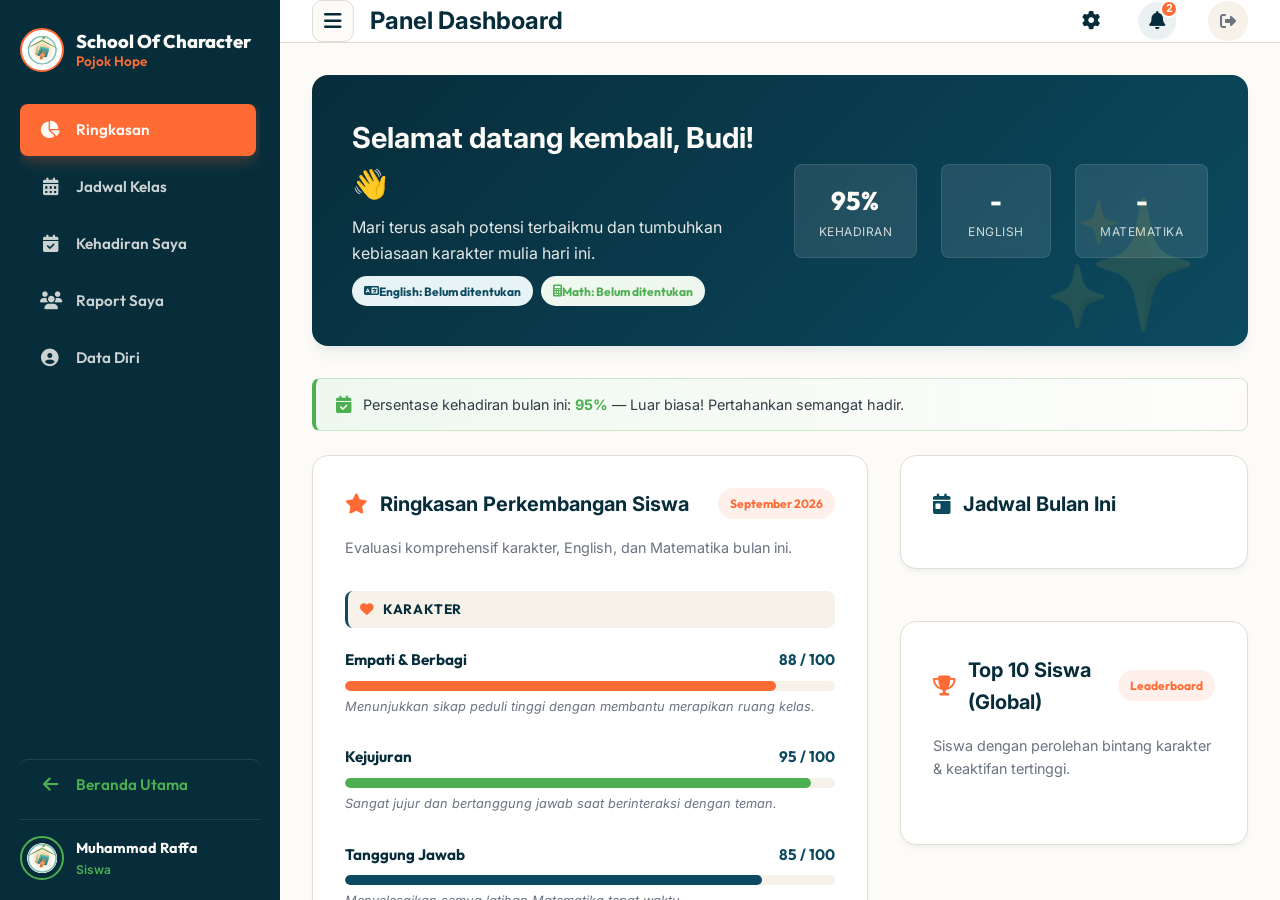
==== commit 1c574bbd: "Add anti-regression suite, Data Alumni, Calistung stage, and PDF Rapor" ====
--- a/dashboard.html
+++ b/dashboard.html
@@ -20,7 +20,7 @@
   <!-- ==================== SIDEBAR ==================== -->
   <aside class="sidebar" id="dashboard-sidebar">
     <div class="sidebar-brand">
-      <img src="static/src/assets/ui/logo.png" alt="SoC Logo" class="sidebar-logo">
+      <img src="static/src/assets/ui/logo.png" alt="SoC Logo" class="sidebar-logo" fetchpriority="high">
       <div class="sidebar-brand-text">
         School Of Character
         <span>Pojok Hope</span>
@@ -50,6 +50,9 @@
       <a href="#" class="menu-item" id="menu-report" data-view="data-siswa" title="Data Siswa">
         <i class="fas fa-users"></i> <span class="menu-label" id="menu-report-label">Data Siswa</span>
       </a>
+      <a href="#" class="menu-item" id="menu-data-alumni" data-view="data-alumni" style="display:none" title="Data Alumni">
+        <i class="fas fa-user-check"></i> <span class="menu-label">Data Alumni</span>
+      </a>
       <a href="#" class="menu-item" id="menu-akun-guru" data-view="akun-guru" style="display:none" title="Buat Akun Guru">
         <i class="fas fa-chalkboard-teacher"></i> <span class="menu-label">Buat Akun Guru</span>
       </a>
@@ -116,6 +119,28 @@
 
         <!-- STUDENT RINGKASAN -->
         <div id="ringkasan-siswa" style="display:none;">
+          <!-- ALUMNI GRADUATION BANNER (Ringkasan) -->
+          <div id="alumni-congrats-banner-ringkasan" class="alumni-graduation-banner" style="display:none; background: linear-gradient(135deg, #059669 0%, #047857 100%); color: #fff; padding: 1.25rem 1.5rem; border-radius: 12px; margin-bottom: 1.5rem; box-shadow: 0 4px 15px rgba(5, 150, 105, 0.25);">
+            <div style="display: flex; align-items: center; justify-content: space-between; flex-wrap: wrap; gap: 0.75rem;">
+              <div style="display: flex; align-items: center; gap: 0.85rem;">
+                <div style="font-size: 2.2rem;">🎓</div>
+                <div>
+                  <h4 style="margin: 0; font-size: 1.1rem; font-weight: 800; color: #fff;">Selamat atas Kelulusan Anda di School of Character!</h4>
+                  <p style="margin: 0.25rem 0 0; font-size: 0.88rem; color: rgba(255,255,255,0.9);">
+                    Anda telah menyelesaikan jenjang pembelajaran. Akun Anda berstatus <strong>Alumni</strong> dengan masa akses riwayat rapor aktif: <strong class="alumni-countdown-display" style="background: rgba(255,255,255,0.2); padding: 0.2rem 0.5rem; border-radius: 4px;">-</strong>.
+                  </p>
+                </div>
+              </div>
+              <div style="display: flex; gap: 0.6rem; align-items: center; flex-wrap: wrap;">
+                <a id="btn-alumni-download-cert-ringkasan" href="https://drive.google.com/drive/folders/1U_VJDr6YXV-3bVslE6TSRA6hd7D16SFh?usp=drive_link" target="_blank" rel="noopener noreferrer" class="btn btn-sm" style="background: #fff; color: #047857; font-weight: 700; border-radius: 8px; padding: 0.5rem 1rem; display: inline-flex; align-items: center; gap: 0.4rem; text-decoration: none;">
+                  <i class="fab fa-google-drive text-teal"></i> Unduh Sertifikat (Drive)
+                </a>
+                <span class="badge" style="background: rgba(255,255,255,0.25); color: #fff; font-size: 0.9rem; padding: 0.45rem 0.9rem; font-weight: 700; border: 1px solid rgba(255,255,255,0.4);">
+                  Status: Alumni Lulus
+                </span>
+              </div>
+            </div>
+          </div>
           <div class="welcome-banner">
             <div class="welcome-text">
               <h2>Selamat datang kembali, Budi! 👋</h2>
@@ -204,23 +229,24 @@
               </div>
             </div>
 
-            <!-- Sidebar: schedule + AI quick link -->
+            <!-- Sidebar: schedule + Top 10 Siswa -->
             <div class="dashboard-side-column">
               <div class="dashboard-card">
                 <div class="card-header"><h3><i class="fas fa-calendar-day text-teal"></i> Jadwal Bulan Ini</h3></div>
                 <div class="schedule-list" id="siswa-ringkasan-jadwal-list">
-                  <div class="schedule-item">
-                    <div class="schedule-date orange"><span class="date-day">25</span><span class="date-month">Sep</span></div>
-                    <div class="schedule-details"><h4>English Speaking</h4><p><i class="far fa-clock"></i> 14:00 WITA</p><span class="class-type font-green">Outdoor Area</span></div>
-                  </div>
-                  <div class="schedule-item">
-                    <div class="schedule-date green"><span class="date-day">28</span><span class="date-month">Sep</span></div>
-                    <div class="schedule-details"><h4>Mathematics Fun</h4><p><i class="far fa-clock"></i> 14:00 WITA</p><span class="class-type font-teal">Kelas Pojok Hope</span></div>
-                  </div>
-                  <div class="schedule-item highlighted">
-                    <div class="schedule-date teal"><span class="date-day">30</span><span class="date-month">Sep</span></div>
-                    <div class="schedule-details"><h4>Pendidikan Karakter</h4><p><i class="far fa-clock"></i> 14:00 WITA</p><span class="badge badge-orange font-mini">Seluruh Siswa</span></div>
-                  </div>
+                  <!-- Populated dynamically via renderJadwalSiswa -->
+                </div>
+              </div>
+
+              <!-- Top 10 Siswa Global Leaderboard for Student -->
+              <div class="dashboard-card" style="margin-top: 1.25rem;">
+                <div class="card-header">
+                  <h3><i class="fas fa-trophy text-orange"></i> Top 10 Siswa (Global)</h3>
+                  <span class="badge badge-orange">Leaderboard</span>
+                </div>
+                <p class="card-desc">Siswa dengan perolehan bintang karakter &amp; keaktifan tertinggi.</p>
+                <div id="siswa-top10-students-list" class="top-students-list" style="max-height: 380px; overflow-y: auto;">
+                  <!-- Populated dynamically -->
                 </div>
               </div>
             </div>
@@ -233,15 +259,28 @@
             <div class="welcome-text">
               <h2>Selamat datang, Pengajar! 👋</h2>
               <p>Mari ciptakan suasana belajar yang menyenangkan hari ini.</p>
+              <div class="guru-assigned-class-badges" id="guru-assigned-class-badges" style="margin-top:0.6rem; display:flex; gap:0.5rem; flex-wrap:wrap;">
+                <!-- Populated dynamically with teacher assigned classes -->
+              </div>
             </div>
             <div class="welcome-stats">
-              <div class="stat-card-mini"><span class="stat-value" id="guru-active-students-count">0</span><span class="stat-label">Siswa Aktif</span></div>
-              <div class="stat-card-mini"><span class="stat-value" id="guru-classes-month-count">0</span><span class="stat-label">Kelas Bulan Ini</span></div>
+              <div class="stat-card-mini" id="guru-stat-box-english" style="display:none;">
+                <span class="stat-value" id="guru-eng-students-count">0</span>
+                <span class="stat-label">Siswa English</span>
+              </div>
+              <div class="stat-card-mini" id="guru-stat-box-math" style="display:none;">
+                <span class="stat-value" id="guru-math-students-count">0</span>
+                <span class="stat-label">Siswa Math</span>
+              </div>
+              <div class="stat-card-mini" id="guru-stat-box-general">
+                <span class="stat-value" id="guru-classes-month-count">0</span>
+                <span class="stat-label">Kelas Bulan Ini</span>
+              </div>
             </div>
           </div>
           <div class="dashboard-grid">
             <div class="dashboard-card"><div class="card-header"><h3><i class="fas fa-calendar-alt text-teal"></i> Jadwal Anda</h3></div><div id="guru-ringkasan-jadwal-list" class="schedule-list"></div></div>
-            <div class="dashboard-card"><div class="card-header"><h3><i class="fas fa-medal text-orange"></i> Top Siswa Anda</h3></div><div id="guru-ringkasan-top-siswa" class="top-students-list"></div></div>
+            <div class="dashboard-card"><div class="card-header"><h3><i class="fas fa-medal text-orange"></i> Top Siswa Anda</h3></div><div id="guru-ringkasan-top-siswa" class="top-students-list" style="max-height: 380px; overflow-y: auto;"></div></div>
           </div>
         </div>
 
@@ -314,10 +353,11 @@
                 <i class="fas fa-book-open text-orange"></i> Mata Pelajaran:
               </label>
               <select id="new-sched-subject" class="custom-select" style="width: 100%;">
-                <option value="Karakter">Karakter</option>
-                <option value="English">English</option>
-                <option value="Matematika">Matematika</option>
-                <option value="Outdoor Learning">Outdoor Learning</option>
+                <option value="Karakter">Karakter (Bulanan - Semua Kelas)</option>
+                <option value="Outdoor Learning">Outdoor Learning (Akhir Semester - Semua Kelas)</option>
+                <option value="Calistung">Calistung (Mingguan - Kelas Dasar Baca Tulis Hitung)</option>
+                <option value="English">English (Bergantian - Level A, B, C)</option>
+                <option value="Matematika">Matematika (Bergantian - Level A, B, C)</option>
               </select>
             </div>
 
@@ -326,14 +366,6 @@
                 <i class="fas fa-users text-green"></i> Pilihan Kelas:
               </label>
               <select id="new-sched-kelas" class="custom-select" style="width: 100%;">
-                <option value="English A">English A (Foundation)</option>
-                <option value="English B">English B (Beginner)</option>
-                <option value="English C">English C (Intermediate)</option>
-                <option value="English D">English D (Advanced)</option>
-                <option value="Math A">Math A (Dasar Angka)</option>
-                <option value="Math B">Math B (Operasi Lanjut)</option>
-                <option value="Math C">Math C (Pecahan &amp; Logika)</option>
-                <option value="Math D">Math D (Pra-Aljabar &amp; Kritis)</option>
                 <option value="Semua">Semua Kelas (Karakter / Gabungan)</option>
               </select>
             </div>
@@ -358,13 +390,13 @@
                 <label for="new-sched-start-time" style="font-weight:700; font-size:0.9rem; display:block; margin-bottom:0.35rem;">
                   <i class="far fa-clock text-teal"></i> Waktu Mulai:
                 </label>
-                <input type="time" id="new-sched-start-time" class="form-input" value="14:00">
+                <input type="time" id="new-sched-start-time" class="form-input" value="16:00">
               </div>
               <div class="form-group" style="flex:1;">
                 <label for="new-sched-end-time" style="font-weight:700; font-size:0.9rem; display:block; margin-bottom:0.35rem;">
                   <i class="far fa-clock text-teal"></i> Waktu Selesai:
                 </label>
-                <input type="time" id="new-sched-end-time" class="form-input" value="15:30">
+                <input type="time" id="new-sched-end-time" class="form-input" value="18:00">
               </div>
             </div>
 
@@ -424,90 +456,39 @@
 
           <!-- Daftar Pengajar Kelas -->
           <div class="dashboard-card" style="grid-column: 1 / -1;">
-            <div class="card-header">
-              <h3><i class="fas fa-chalkboard-teacher text-teal"></i> Daftar Pengajar Kelas</h3>
-              <span class="badge badge-teal">8 Kelas</span>
+            <div class="card-header" style="display:flex; justify-content:space-between; align-items:center; flex-wrap:wrap; gap:0.5rem;">
+              <div style="display:flex; align-items:center; gap:0.75rem;">
+                <h3><i class="fas fa-chalkboard-teacher text-teal"></i> Daftar Pengajar Kelas</h3>
+                <span class="badge badge-teal" id="badge-total-kelas">7 Kelas</span>
+              </div>
+              <div id="class-management-actions" style="display:flex; gap:0.5rem; align-items:center;">
+                <button type="button" class="btn btn-sm btn-primary" id="btn-add-class-level" style="display:inline-flex; align-items:center; gap:0.4rem;">
+                  <i class="fas fa-plus-circle"></i> Tambah Kelas
+                </button>
+                <button type="button" class="btn btn-sm btn-outline text-danger" id="btn-toggle-delete-class" style="display:inline-flex; align-items:center; gap:0.4rem; border-color:#e53e3e; color:#e53e3e;">
+                  <i class="fas fa-trash-alt"></i> Hapus Kelas
+                </button>
+              </div>
             </div>
             <p class="card-desc" style="margin-bottom:1.25rem;">Tentukan guru penanggung jawab untuk setiap kelas level di semester ini.</p>
 
             <div style="overflow-x:auto;">
               <table class="rapor-table teacher-assign-table" style="width:100%; border-collapse:collapse;">
                 <thead>
-                  <tr>
-                    <th style="text-align:left; padding:0.6rem 0.75rem; background:var(--color-primary-dark) !important; color:#fff !important; font-size:0.85rem; white-space:nowrap;">Kelas / Level</th>
-                    <th style="text-align:left; padding:0.6rem 0.75rem; background:var(--color-primary-dark) !important; color:#fff !important; font-size:0.85rem;">Pengajar</th>
+                  <tr style="background: var(--color-primary-dark); color: #fff;">
+                    <th style="width: 60px; text-align: center !important; padding: 0.75rem 0.5rem; font-size: 0.85rem;">No</th>
+                    <th style="text-align: left !important; padding: 0.75rem 1rem; font-size: 0.85rem;">Kelas / Level</th>
+                    <th style="width: 340px; text-align: left !important; padding: 0.75rem 1rem; font-size: 0.85rem;">Pengajar</th>
+                    <th id="th-delete-class" style="display: none; text-align: center !important; width: 80px; padding: 0.75rem 0.5rem; font-size: 0.85rem;">Aksi</th>
                   </tr>
                 </thead>
-                <tbody>
-                  <tr>
-                    <td style="padding:0.55rem 0.75rem; font-weight:600; white-space:nowrap;"><span class="badge badge-teal" style="font-size:0.8rem;">EN</span> English A (Foundation)</td>
-                    <td style="padding:0.55rem 0.75rem;">
-                      <select class="custom-select teacher-assign-select" data-kelas="English A" style="width:100%; font-size:0.85rem;">
-                        <option value="">— Pilih Guru —</option>
-                      </select>
-                    </td>
-                  </tr>
-                  <tr>
-                    <td style="padding:0.55rem 0.75rem; font-weight:600; white-space:nowrap;"><span class="badge badge-teal" style="font-size:0.8rem;">EN</span> English B (Beginner)</td>
-                    <td style="padding:0.55rem 0.75rem;">
-                      <select class="custom-select teacher-assign-select" data-kelas="English B" style="width:100%; font-size:0.85rem;">
-                        <option value="">— Pilih Guru —</option>
-                      </select>
-                    </td>
-                  </tr>
-                  <tr>
-                    <td style="padding:0.55rem 0.75rem; font-weight:600; white-space:nowrap;"><span class="badge badge-teal" style="font-size:0.8rem;">EN</span> English C (Intermediate)</td>
-                    <td style="padding:0.55rem 0.75rem;">
-                      <select class="custom-select teacher-assign-select" data-kelas="English C" style="width:100%; font-size:0.85rem;">
-                        <option value="">— Pilih Guru —</option>
-                      </select>
-                    </td>
-                  </tr>
-                  <tr>
-                    <td style="padding:0.55rem 0.75rem; font-weight:600; white-space:nowrap;"><span class="badge badge-teal" style="font-size:0.8rem;">EN</span> English D (Advanced)</td>
-                    <td style="padding:0.55rem 0.75rem;">
-                      <select class="custom-select teacher-assign-select" data-kelas="English D" style="width:100%; font-size:0.85rem;">
-                        <option value="">— Pilih Guru —</option>
-                      </select>
-                    </td>
-                  </tr>
-                  <tr>
-                    <td style="padding:0.55rem 0.75rem; font-weight:600; white-space:nowrap;"><span class="badge badge-green" style="font-size:0.8rem;">MA</span> Math A (Dasar Angka)</td>
-                    <td style="padding:0.55rem 0.75rem;">
-                      <select class="custom-select teacher-assign-select" data-kelas="Math A" style="width:100%; font-size:0.85rem;">
-                        <option value="">— Pilih Guru —</option>
-                      </select>
-                    </td>
-                  </tr>
-                  <tr>
-                    <td style="padding:0.55rem 0.75rem; font-weight:600; white-space:nowrap;"><span class="badge badge-green" style="font-size:0.8rem;">MA</span> Math B (Operasi Lanjut)</td>
-                    <td style="padding:0.55rem 0.75rem;">
-                      <select class="custom-select teacher-assign-select" data-kelas="Math B" style="width:100%; font-size:0.85rem;">
-                        <option value="">— Pilih Guru —</option>
-                      </select>
-                    </td>
-                  </tr>
-                  <tr>
-                    <td style="padding:0.55rem 0.75rem; font-weight:600; white-space:nowrap;"><span class="badge badge-green" style="font-size:0.8rem;">MA</span> Math C (Pecahan &amp; Logika)</td>
-                    <td style="padding:0.55rem 0.75rem;">
-                      <select class="custom-select teacher-assign-select" data-kelas="Math C" style="width:100%; font-size:0.85rem;">
-                        <option value="">— Pilih Guru —</option>
-                      </select>
-                    </td>
-                  </tr>
-                  <tr>
-                    <td style="padding:0.55rem 0.75rem; font-weight:600; white-space:nowrap;"><span class="badge badge-green" style="font-size:0.8rem;">MA</span> Math D (Pra-Aljabar &amp; Kritis)</td>
-                    <td style="padding:0.55rem 0.75rem;">
-                      <select class="custom-select teacher-assign-select" data-kelas="Math D" style="width:100%; font-size:0.85rem;">
-                        <option value="">— Pilih Guru —</option>
-                      </select>
-                    </td>
-                  </tr>
+                <tbody id="teacher-assign-tbody">
+                  <!-- Dynamically rendered from loadClassAssignments() -->
                 </tbody>
               </table>
             </div>
 
-            <div style="margin-top:1.5rem;">
+            <div style="margin-top:1.5rem;" id="container-btn-simpan-penugasan">
               <button class="btn btn-primary" id="btn-simpan-penugasan" style="width:100%;">
                 <i class="fas fa-save"></i> Simpan Penugasan
               </button>
@@ -585,10 +566,30 @@
           </div>
         </div>
 
+        <!-- Month and Semester Controls for Kehadiran Siswa -->
+        <div style="display:flex; justify-content:space-between; align-items:center; flex-wrap:wrap; gap:1rem; margin-top:1.5rem; margin-bottom:1rem;">
+          <div style="display:flex; align-items:center; gap:0.6rem; flex-wrap:wrap;">
+            <label for="student-att-month-select" style="font-weight:700; color:var(--color-secondary-dark); margin:0;">
+              <i class="fas fa-calendar-alt text-teal"></i> Pilih Bulan:
+            </label>
+            <select id="student-att-month-select" class="form-control custom-select" style="min-width:180px; padding:0.45rem 0.85rem; font-weight:600;">
+              <!-- Populated dynamically by active semester -->
+            </select>
+          </div>
+          <div id="student-att-semester-container" style="display:none; align-items:center; gap:0.6rem;">
+            <label for="student-att-semester-select" style="font-weight:700; color:var(--color-secondary-dark); margin:0;">
+              <i class="fas fa-graduation-cap text-orange"></i> Periode Semester:
+            </label>
+            <select id="student-att-semester-select" class="form-control custom-select" style="min-width:200px; padding:0.45rem 0.85rem; font-weight:600;">
+              <!-- Populated dynamically if student has > 1 semester -->
+            </select>
+          </div>
+        </div>
+
         <!-- Dynamic Live Calendar Container -->
-        <div class="dashboard-card" style="margin-top:1.5rem">
+        <div class="dashboard-card" style="margin-top:0.5rem">
           <div class="card-header">
-            <h3><i class="fas fa-calendar text-teal"></i> Kalender Kehadiran Real-Time — September 2026</h3>
+            <h3 id="student-att-calendar-title"><i class="fas fa-calendar text-teal"></i> Kalender Kehadiran Real-Time</h3>
             <span class="badge badge-green" id="student-att-badge">Terdaftar di Database</span>
           </div>
 
@@ -613,6 +614,30 @@
             <span class="cal-legend-item"><span class="cal-legend-dot alpa"></span> Alpa</span>
             <span class="cal-legend-item"><span class="cal-legend-dot no-class"></span> Tidak Ada Kelas</span>
             <span class="cal-legend-item"><span class="cal-legend-dot weekend"></span> Akhir Pekan</span>
+          </div>
+        </div>
+
+        <!-- Multi-Semester Attendance History Table (Shown when student has > 1 semester) -->
+        <div id="student-att-multi-sem-container" class="dashboard-card" style="display:none; margin-top:1.5rem;">
+          <div class="card-header">
+            <h3><i class="fas fa-history text-teal"></i> Riwayat Kehadiran per Semester</h3>
+            <span class="badge badge-teal">Multi-Semester</span>
+          </div>
+          <p class="card-desc">Rekapitulasi kehadiran siswa dari seluruh semester yang pernah ditempuh di School of Character.</p>
+          <div class="table-responsive" style="margin-top:1rem;">
+            <table class="data-table" style="width:100%;">
+              <thead>
+                <tr>
+                  <th>Semester</th>
+                  <th style="text-align:center;">Hadir</th>
+                  <th style="text-align:center;">Sakit</th>
+                  <th style="text-align:center;">Izin</th>
+                  <th style="text-align:center;">Alpa</th>
+                  <th style="text-align:center;">% Kehadiran</th>
+                </tr>
+              </thead>
+              <tbody id="student-att-multi-sem-tbody"></tbody>
+            </table>
           </div>
         </div>
 
@@ -938,7 +963,7 @@
               <!-- Circular Profile Photo Preview at Top -->
               <div id="group-edit-guru-foto" style="display: flex; flex-direction: column; align-items: center; justify-content: center; margin-bottom: 1.5rem; text-align: center;">
                 <div style="position: relative; margin-bottom: 0.75rem;">
-                  <img id="detail-guru-photo-preview" src="static/src/assets/ui/team2.jpg" alt="Foto Profil Guru" style="width: 110px; height: 110px; border-radius: 50%; object-fit: cover; border: 3px solid var(--accent-orange); box-shadow: 0 4px 15px rgba(0,0,0,0.25); background: #fff;">
+                  <img id="detail-guru-photo-preview" loading="lazy" decoding="async" src="static/src/assets/ui/team2.jpg" alt="Foto Profil Guru" style="width: 110px; height: 110px; border-radius: 50%; object-fit: cover; border: 3px solid var(--accent-orange); box-shadow: 0 4px 15px rgba(0,0,0,0.25); background: #fff;">
                 </div>
                 <label for="edit-guru-foto" class="btn btn-outline btn-sm" id="btn-label-edit-guru-foto" style="cursor: pointer; display: inline-flex; align-items: center; gap: 0.4rem; padding: 0.4rem 0.85rem; font-size: 0.85rem;">
                   <i class="fas fa-camera"></i> Upload / Ganti Foto Profil
@@ -950,11 +975,16 @@
               <div style="display: grid; grid-template-columns: 1fr 1fr; gap: 1.25rem;">
                 <div class="form-group">
                   <label style="font-weight: 600; font-size: 0.9rem; margin-bottom: 0.4rem; display: block; color: var(--color-secondary-dark);">ID Guru</label>
-                  <input type="text" id="edit-guru-id" class="form-control" style="width: 100%; padding: 0.65rem 0.85rem; border: 1.5px solid var(--border-color); border-radius: 8px; font-family: monospace; font-weight: 600;">
-                </div>
-                <div class="form-group">
+                  <input type="text" id="edit-guru-id" class="form-control" readonly disabled style="border: none !important; background: transparent !important; box-shadow: none !important; padding: 0.25rem 0 !important; font-size: 1.3rem !important; font-weight: 800 !important; font-family: monospace; color: var(--color-secondary); pointer-events: none;">
+                </div>
+                <div class="form-group" id="group-edit-guru-password">
                   <label style="font-weight: 600; font-size: 0.9rem; margin-bottom: 0.4rem; display: block; color: var(--color-secondary-dark);">Password Akun</label>
-                  <input type="text" id="edit-guru-password" class="form-control" style="width: 100%; padding: 0.65rem 0.85rem; border: 1.5px solid var(--border-color); border-radius: 8px; font-family: monospace;">
+                  <div class="pw-input-wrapper">
+                    <input type="password" id="edit-guru-password" class="form-control" style="font-family: monospace;" placeholder="Password Guru">
+                    <button type="button" class="pw-toggle-btn" onclick="togglePasswordVisibility('edit-guru-password', this)" title="Lihat/Sembunyikan Password">
+                      <i class="fas fa-eye"></i>
+                    </button>
+                  </div>
                 </div>
                 <div class="form-group" style="grid-column: span 2;">
                   <label style="font-weight: 600; font-size: 0.9rem; margin-bottom: 0.4rem; display: block; color: var(--color-secondary-dark);">Nama Lengkap</label>
@@ -1133,7 +1163,7 @@
           </div>
 
           <!-- Navigation Tabs Bar -->
-          <div class="settings-modal-tabs" style="display:flex; border-bottom:1px solid var(--border-color); background:var(--bg-contrast, #f8fafc); overflow-x:auto;">
+          <div class="settings-modal-tabs">
             <button type="button" class="settings-tab-btn active" data-tab="tab-settings-lokasi">
               <i class="fas fa-map-marker-alt"></i> Lokasi &amp; Jam
             </button>
@@ -1145,6 +1175,9 @@
             </button>
             <button type="button" class="settings-tab-btn" data-tab="tab-settings-tampilan">
               <i class="fas fa-moon"></i> Mode Tampilan
+            </button>
+            <button type="button" class="settings-tab-btn" data-tab="tab-settings-media">
+              <i class="fas fa-images"></i> Galeri &amp; Media Web
             </button>
           </div>
 
@@ -1169,6 +1202,13 @@
                   </label>
                   <input type="text" id="input-setting-jam" class="form-control" style="width: 100%; border-radius: 8px; padding: 0.65rem 0.85rem; border: 1px solid var(--border-color); font-size: 0.95rem;" placeholder="Contoh: Senin - Sabtu (14:00 - 17:30 WITA)">
                 </div>
+                <div class="form-group" style="margin-bottom: 0;">
+                  <label for="input-setting-sertifikat-url" style="font-weight: 700; color: var(--color-secondary-dark); margin-bottom: 0.35rem; display: block; font-size:0.9rem;">
+                    <i class="fab fa-google-drive text-teal"></i> Link Google Drive Sertifikat Kelulusan Alumni:
+                  </label>
+                  <input type="url" id="input-setting-sertifikat-url" class="form-control" style="width: 100%; border-radius: 8px; padding: 0.65rem 0.85rem; border: 1px solid var(--border-color); font-size: 0.95rem;" placeholder="https://drive.google.com/drive/folders/...">
+                  <small style="color:var(--text-muted); font-size:0.8rem; display:block; margin-top:0.3rem;">Folder atau file Google Drive berisi dokumen resmi sertifikat kelulusan alumni yang dapat diunduh oleh alumni.</small>
+                </div>
                 <div style="display: flex; justify-content: flex-end; gap:0.5rem; margin-top: 0.75rem;">
                   <button type="submit" id="btn-save-settings" class="btn btn-primary" style="padding: 0.65rem 1.5rem; font-weight: 700;">
                     <i class="fas fa-save"></i> Simpan Lokasi &amp; Jam
@@ -1192,7 +1232,7 @@
               </div>
 
               <!-- Add New Sponsor Card -->
-              <div style="background:var(--bg-contrast, #f8fafc); padding:1.25rem; border-radius:10px; border:1px solid var(--border-color);">
+              <div style="background:var(--bg-card, #ffffff); padding:1.25rem; border-radius:12px; border:1px solid var(--border-color); box-shadow:0 2px 8px rgba(0,0,0,0.04);">
                 <h4 style="font-size:0.95rem; font-weight:700; margin-bottom:0.75rem; color:var(--color-secondary-dark);"><i class="fas fa-plus-circle text-orange"></i> Tambah Mitra / Sponsor Baru:</h4>
                 <form id="form-add-sponsor" style="display:grid; grid-template-columns:1fr 1fr; gap:0.75rem;">
                   <div style="grid-column: span 1;">
@@ -1250,7 +1290,7 @@
               <form id="form-reg-settings" style="display: flex; flex-direction: column; gap: 1.25rem;">
                 
                 <!-- 1. Siswa Baru -->
-                <div style="background:var(--bg-contrast, #f8fafc); padding:1rem 1.25rem; border-radius:10px; border:1px solid var(--border-color);">
+                <div style="background:var(--bg-card, #ffffff); padding:1.25rem; border-radius:12px; border:1px solid var(--border-color); box-shadow:0 2px 8px rgba(0,0,0,0.04);">
                   <div style="display:flex; justify-content:space-between; align-items:center; margin-bottom:0.5rem;">
                     <div style="display:flex; align-items:center; gap:0.5rem;">
                       <span style="font-size:1.25rem;">🎓</span>
@@ -1271,7 +1311,7 @@
                 </div>
 
                 <!-- 2. Guru / Pengajar -->
-                <div style="background:var(--bg-contrast, #f8fafc); padding:1rem 1.25rem; border-radius:10px; border:1px solid var(--border-color);">
+                <div style="background:var(--bg-card, #ffffff); padding:1.25rem; border-radius:12px; border:1px solid var(--border-color); box-shadow:0 2px 8px rgba(0,0,0,0.04);">
                   <div style="display:flex; justify-content:space-between; align-items:center; margin-bottom:0.5rem;">
                     <div style="display:flex; align-items:center; gap:0.5rem;">
                       <span style="font-size:1.25rem;">🏫</span>
@@ -1292,7 +1332,7 @@
                 </div>
 
                 <!-- 3. Volunteer -->
-                <div style="background:var(--bg-contrast, #f8fafc); padding:1rem 1.25rem; border-radius:10px; border:1px solid var(--border-color);">
+                <div style="background:var(--bg-card, #ffffff); padding:1.25rem; border-radius:12px; border:1px solid var(--border-color); box-shadow:0 2px 8px rgba(0,0,0,0.04);">
                   <div style="display:flex; justify-content:space-between; align-items:center; margin-bottom:0.5rem;">
                     <div style="display:flex; align-items:center; gap:0.5rem;">
                       <span style="font-size:1.25rem;">🤝</span>
@@ -1326,7 +1366,7 @@
                 Sesuaikan preferensi tampilan visual dashboard.
               </p>
               
-              <div style="background:var(--bg-contrast, #f8fafc); padding:1.25rem; border-radius:10px; border:1px solid var(--border-color); display:flex; justify-content:space-between; align-items:center;">
+              <div style="background:var(--bg-card, #ffffff); padding:1.25rem; border-radius:12px; border:1px solid var(--border-color); box-shadow:0 2px 8px rgba(0,0,0,0.04); display:flex; justify-content:space-between; align-items:center;">
                 <div style="display:flex; align-items:center; gap:0.85rem;">
                   <div style="width:42px; height:42px; border-radius:50%; background:#1e293b; color:#f8fafc; display:flex; align-items:center; justify-content:center; font-size:1.2rem;">
                     <i class="fas fa-moon"></i>
@@ -1341,6 +1381,95 @@
                   <span class="soc-slider"></span>
                 </label>
               </div>
+            </div>
+
+            <!-- TAB 5: Galeri & Media Web -->
+            <div id="tab-settings-media" class="settings-tab-content" style="display:none;">
+              <p class="card-desc" style="margin-bottom: 1.25rem; font-size:0.88rem; color:var(--text-muted);">
+                Kelola foto banner landing page, foto pendiri, tim, serta seluruh foto galeri kegiatan yang tampil di halaman utama web SoC.
+              </p>
+
+              <!-- Section 1: Foto Halaman Utama & Tentang -->
+              <div style="margin-bottom: 2rem;">
+                <h4 style="font-size:0.95rem; font-weight:700; margin-bottom:0.75rem; color:var(--color-secondary-dark);">
+                  <i class="fas fa-camera text-orange"></i> 1. Foto Halaman Utama &amp; Profil Tim
+                </h4>
+                <div style="display: grid; grid-template-columns: repeat(auto-fit, minmax(220px, 1fr)); gap: 1rem;">
+                  
+                  <!-- Hero Photo -->
+                  <div style="background:var(--bg-card, #ffffff); border:1px solid var(--border-color); border-radius:12px; box-shadow:0 2px 8px rgba(0,0,0,0.04); padding:1.25rem; text-align:center;">
+                    <div style="font-weight:700; font-size:0.88rem; margin-bottom:0.5rem; color:var(--color-primary-dark);">Foto Utama (Hero Banner)</div>
+                    <div style="width:100%; height:120px; border-radius:8px; overflow:hidden; margin-bottom:0.75rem; background:#e2e8f0; display:flex; align-items:center; justify-content:center;">
+                      <img id="preview-media-hero" loading="lazy" decoding="async" src="static/src/assets/ui/hero-photo.jpg" alt="Hero Photo" style="width:100%; height:100%; object-fit:cover;">
+                    </div>
+                    <label class="btn btn-sm btn-outline" style="cursor:pointer; display:inline-flex; align-items:center; gap:0.4rem; font-size:0.82rem;">
+                      <i class="fas fa-upload"></i> Ganti Foto Hero
+                      <input type="file" id="input-media-hero" accept="image/*" style="display:none;" onchange="handleWebsiteMediaUpload(this, 'hero-photo.jpg', 'preview-media-hero')">
+                    </label>
+                  </div>
+
+                  <!-- Team 1 Photo -->
+                  <div style="background:var(--bg-card, #ffffff); border:1px solid var(--border-color); border-radius:12px; box-shadow:0 2px 8px rgba(0,0,0,0.04); padding:1.25rem; text-align:center;">
+                    <div style="font-weight:700; font-size:0.88rem; margin-bottom:0.5rem; color:var(--color-primary-dark);">Foto Tim Pengajar 1</div>
+                    <div style="width:100%; height:120px; border-radius:8px; overflow:hidden; margin-bottom:0.75rem; background:#e2e8f0; display:flex; align-items:center; justify-content:center;">
+                      <img id="preview-media-team1" loading="lazy" decoding="async" src="static/src/assets/ui/team1.jpg" alt="Team 1" style="width:100%; height:100%; object-fit:cover;">
+                    </div>
+                    <label class="btn btn-sm btn-outline" style="cursor:pointer; display:inline-flex; align-items:center; gap:0.4rem; font-size:0.82rem;">
+                      <i class="fas fa-upload"></i> Ganti Foto Tim 1
+                      <input type="file" id="input-media-team1" accept="image/*" style="display:none;" onchange="handleWebsiteMediaUpload(this, 'team1.jpg', 'preview-media-team1')">
+                    </label>
+                  </div>
+
+                  <!-- Founder Photo -->
+                  <div style="background:var(--bg-card, #ffffff); border:1px solid var(--border-color); border-radius:12px; box-shadow:0 2px 8px rgba(0,0,0,0.04); padding:1.25rem; text-align:center;">
+                    <div style="font-weight:700; font-size:0.88rem; margin-bottom:0.5rem; color:var(--color-primary-dark);">Foto Founder / Pendiri</div>
+                    <div style="width:100%; height:120px; border-radius:8px; overflow:hidden; margin-bottom:0.75rem; background:#e2e8f0; display:flex; align-items:center; justify-content:center;">
+                      <img id="preview-media-founder" loading="lazy" decoding="async" src="static/src/assets/ui/founder.jpg" alt="Founder" style="width:100%; height:100%; object-fit:cover;">
+                    </div>
+                    <label class="btn btn-sm btn-outline" style="cursor:pointer; display:inline-flex; align-items:center; gap:0.4rem; font-size:0.82rem;">
+                      <i class="fas fa-upload"></i> Ganti Foto Founder
+                      <input type="file" id="input-media-founder" accept="image/*" style="display:none;" onchange="handleWebsiteMediaUpload(this, 'founder.jpg', 'preview-media-founder')">
+                    </label>
+                  </div>
+
+                  <!-- Team 2 Photo -->
+                  <div style="background:var(--bg-card, #ffffff); border:1px solid var(--border-color); border-radius:12px; box-shadow:0 2px 8px rgba(0,0,0,0.04); padding:1.25rem; text-align:center;">
+                    <div style="font-weight:700; font-size:0.88rem; margin-bottom:0.5rem; color:var(--color-primary-dark);">Foto Tim Pengajar 2</div>
+                    <div style="width:100%; height:120px; border-radius:8px; overflow:hidden; margin-bottom:0.75rem; background:#e2e8f0; display:flex; align-items:center; justify-content:center;">
+                      <img id="preview-media-team2" loading="lazy" decoding="async" src="static/src/assets/ui/team2.jpg" alt="Team 2" style="width:100%; height:100%; object-fit:cover;">
+                    </div>
+                    <label class="btn btn-sm btn-outline" style="cursor:pointer; display:inline-flex; align-items:center; gap:0.4rem; font-size:0.82rem;">
+                      <i class="fas fa-upload"></i> Ganti Foto Tim 2
+                      <input type="file" id="input-media-team2" accept="image/*" style="display:none;" onchange="handleWebsiteMediaUpload(this, 'team2.jpg', 'preview-media-team2')">
+                    </label>
+                  </div>
+
+                </div>
+              </div>
+
+              <!-- Section 2: Galeri Kegiatan (Landing Page) -->
+              <div>
+                <div style="display:flex; justify-content:space-between; align-items:center; flex-wrap:wrap; gap:0.5rem; margin-bottom:1rem;">
+                  <div>
+                    <h4 style="font-size:0.95rem; font-weight:700; margin:0; color:var(--color-secondary-dark);">
+                      <i class="fas fa-images text-teal"></i> 2. Galeri Kegiatan Landing Page
+                    </h4>
+                    <p style="margin:0.2rem 0 0 0; font-size:0.8rem; color:var(--text-muted);">
+                      Tambah foto dokumentasi, ubah judul, tentukan kategori (Matematika, Karakter, Outdoor, Inggris).
+                    </p>
+                  </div>
+                  <div style="display:flex; gap:0.5rem;">
+                    <button type="button" id="btn-save-gallery-settings" class="btn btn-sm btn-success" style="display:inline-flex; align-items:center; gap:0.4rem; font-size:0.82rem;" onclick="saveGallerySettings()">
+                      <i class="fas fa-save"></i> Simpan Galeri
+                    </button>
+                  </div>
+                </div>
+
+                <div id="admin-gallery-list" style="display:flex; flex-direction:column; gap:0.75rem;">
+                  <!-- Dynamically rendered gallery item cards -->
+                </div>
+              </div>
+
             </div>
 
           </div>
@@ -1402,8 +1531,7 @@
                 <th style="padding: 0.75rem 1rem; text-align: center !important; vertical-align: middle; width: 120px;">NIS</th>
                 <th style="padding: 0.75rem 1rem; text-align: center !important; vertical-align: middle;">Nama Lengkap</th>
                 <th style="padding: 0.75rem 1rem; text-align: center !important; vertical-align: middle; width: 80px;">L/P</th>
-                <th style="padding: 0.75rem 1rem; text-align: center !important; vertical-align: middle; width: 160px;">Kelas English</th>
-                <th style="padding: 0.75rem 1rem; text-align: center !important; vertical-align: middle; width: 160px;">Kelas Matematika</th>
+                <th style="padding: 0.75rem 1rem; text-align: center !important; vertical-align: middle; width: 210px;">Kelas</th>
                 <th style="padding: 0.75rem 1rem; text-align: center !important; vertical-align: middle; width: 180px;">Aksi</th>
               </tr>
             </thead>
@@ -1415,6 +1543,57 @@
       </section><!-- /view-data-siswa -->
 
       <!-- ===================================================== -->
+      <!-- VIEW: DATA ALUMNI (Manager, Founder & Admin View)     -->
+      <!-- ===================================================== -->
+      <section id="view-data-alumni" class="dashboard-view" style="display:none;">
+        <div class="view-header" style="display: flex; justify-content: space-between; align-items: flex-start; flex-wrap: wrap; gap: 1rem;">
+          <div>
+            <div style="display:flex; align-items:center; gap:0.6rem;">
+              <h2 class="view-title"><i class="fas fa-graduation-cap text-teal"></i> Data Alumni Siswa</h2>
+              <span class="badge badge-teal" id="badge-total-alumni" style="font-size:0.85rem; padding:0.35rem 0.75rem;">0 Alumni</span>
+            </div>
+            <p class="view-subtitle">Daftar siswa yang telah menyelesaikan program pembelajaran School of Character dan lulus sebagai Alumni.</p>
+          </div>
+          <div style="display: flex; gap: 0.5rem; flex-wrap: wrap; align-items:center;">
+            <button class="btn btn-sm btn-outline" id="btn-export-excel-alumni" onclick="exportDataAlumni()" title="Export Data Alumni ke Excel" style="display:inline-flex; align-items:center; gap:0.4rem;">
+              <i class="fas fa-file-export"></i> Export Data
+            </button>
+            <button class="btn btn-sm btn-danger" id="btn-admin-hapus-alumni" onclick="toggleDeleteAlumniMode()" title="Hapus Alumni" style="background:#fee2e2; color:#b91c1c; border:1px solid #f87171; display:none; align-items:center; gap:0.4rem;">
+              <i class="fas fa-trash-alt"></i> Hapus Alumni
+            </button>
+          </div>
+        </div>
+
+        <!-- Search Bar -->
+        <div class="dashboard-card" style="margin-bottom: 1.5rem; padding: 1rem 1.25rem;">
+          <div style="display: flex; align-items: center; gap: 0.75rem;">
+            <i class="fas fa-search text-teal" style="font-size: 1.1rem;"></i>
+            <input type="text" id="search-data-alumni" class="form-control" placeholder="Cari alumni berdasarkan NIS atau nama lengkap..." style="width: 100%; border: 1.5px solid var(--border-color); border-radius: 8px; padding: 0.6rem 0.85rem; font-size: 0.95rem;">
+          </div>
+        </div>
+
+        <!-- Data Alumni Table -->
+        <div class="dashboard-card" style="padding: 1.25rem; overflow-x: auto;">
+          <table class="rapor-table" style="width: 100%; border-collapse: collapse; min-width: 750px;" id="table-data-alumni">
+            <thead>
+              <tr style="background: var(--color-primary-dark); color: #fff;">
+                <th style="padding: 0.75rem 1rem; text-align: center !important; vertical-align: middle; width: 60px;">No</th>
+                <th style="padding: 0.75rem 1rem; text-align: center !important; vertical-align: middle; width: 120px;">NIS</th>
+                <th style="padding: 0.75rem 1rem; text-align: left !important; vertical-align: middle;">Nama Lengkap</th>
+                <th style="padding: 0.75rem 1rem; text-align: center !important; vertical-align: middle; width: 80px;">L/P</th>
+                <th style="padding: 0.75rem 1rem; text-align: center !important; vertical-align: middle; width: 170px;">Tanggal Lulus</th>
+                <th style="padding: 0.75rem 1rem; text-align: center !important; vertical-align: middle; width: 200px;">Sisa Akses Akun (6 Bulan)</th>
+                <th style="padding: 0.75rem 1rem; text-align: center !important; vertical-align: middle; width: 190px;">Aksi</th>
+              </tr>
+            </thead>
+            <tbody id="data-alumni-tbody">
+              <!-- Populated dynamically by JS -->
+            </tbody>
+          </table>
+        </div>
+      </section><!-- /view-data-alumni -->
+
+      <!-- ===================================================== -->
       <!-- VIEW: DETAIL & EDIT SISWA + KARTU ID                  -->
       <!-- ===================================================== -->
       <section id="view-detail-siswa" class="dashboard-view" style="display:none;">
@@ -1442,7 +1621,7 @@
               <!-- Circular Profile Photo Preview at Top -->
               <div id="group-edit-siswa-foto" style="display: flex; flex-direction: column; align-items: center; justify-content: center; margin-bottom: 1.5rem; text-align: center;">
                 <div style="position: relative; margin-bottom: 0.75rem;">
-                  <img id="detail-siswa-photo-preview" src="static/src/assets/ui/logo.png" alt="Foto Profil Siswa" style="width: 110px; height: 110px; border-radius: 50%; object-fit: cover; border: 3px solid var(--accent-orange); box-shadow: 0 4px 15px rgba(0,0,0,0.25); background: #fff;">
+                  <img id="detail-siswa-photo-preview" loading="lazy" decoding="async" src="static/src/assets/ui/logo.png" alt="Foto Profil Siswa" style="width: 110px; height: 110px; border-radius: 50%; object-fit: cover; border: 3px solid var(--accent-orange); box-shadow: 0 4px 15px rgba(0,0,0,0.25); background: #fff;">
                 </div>
                 <label for="edit-siswa-foto" class="btn btn-outline btn-sm" id="btn-label-edit-siswa-foto" style="cursor: pointer; display: inline-flex; align-items: center; gap: 0.4rem; padding: 0.4rem 0.85rem; font-size: 0.85rem;">
                   <i class="fas fa-camera"></i> Upload / Ganti Foto Profil
@@ -1454,11 +1633,16 @@
               <div style="display: grid; grid-template-columns: 1fr 1fr; gap: 1.25rem;">
                 <div class="form-group">
                   <label style="font-weight: 600; font-size: 0.9rem; margin-bottom: 0.4rem; display: block; color: var(--color-secondary-dark);">NIS Siswa (Username)</label>
-                  <input type="text" id="edit-siswa-nis" class="form-control" style="width: 100%; padding: 0.65rem 0.85rem; border: 1.5px solid var(--border-color); border-radius: 8px; font-family: monospace; font-weight: 600;">
-                </div>
-                <div class="form-group">
+                  <input type="text" id="edit-siswa-nis" class="form-control" readonly disabled style="border: none !important; background: transparent !important; box-shadow: none !important; padding: 0.25rem 0 !important; font-size: 1.3rem !important; font-weight: 800 !important; font-family: monospace; color: var(--color-secondary); pointer-events: none;">
+                </div>
+                <div class="form-group" id="group-edit-siswa-password">
                   <label style="font-weight: 600; font-size: 0.9rem; margin-bottom: 0.4rem; display: block; color: var(--color-secondary-dark);">Password Akun</label>
-                  <input type="text" id="edit-siswa-password" class="form-control" style="width: 100%; padding: 0.65rem 0.85rem; border: 1.5px solid var(--border-color); border-radius: 8px; font-family: monospace;">
+                  <div class="pw-input-wrapper">
+                    <input type="password" id="edit-siswa-password" class="form-control" style="font-family: monospace;" placeholder="Password Siswa">
+                    <button type="button" class="pw-toggle-btn" onclick="togglePasswordVisibility('edit-siswa-password', this)" title="Lihat/Sembunyikan Password">
+                      <i class="fas fa-eye"></i>
+                    </button>
+                  </div>
                 </div>
                 <div class="form-group" style="grid-column: span 2;">
                   <label style="font-weight: 600; font-size: 0.9rem; margin-bottom: 0.4rem; display: block; color: var(--color-secondary-dark);">Nama Lengkap <span style="color:var(--accent-orange);">*</span></label>
@@ -1496,24 +1680,18 @@
                   <input type="tel" id="edit-siswa-hp-ortu" class="form-control" style="width: 100%; padding: 0.65rem 0.85rem; border: 1.5px solid var(--border-color); border-radius: 8px;">
                 </div>
                 <div class="form-group">
-                  <label style="font-weight: 600; font-size: 0.9rem; margin-bottom: 0.4rem; display: block; color: var(--color-secondary-dark);">Level English</label>
-                  <select id="edit-siswa-kelas-eng" class="form-control custom-select" style="width: 100%; padding: 0.65rem 0.85rem; border: 1.5px solid var(--border-color); border-radius: 8px;">
-                    <option value="">— Belum Ditentukan —</option>
-                    <option value="English A">English A (Foundation)</option>
-                    <option value="English B">English B (Beginner)</option>
-                    <option value="English C">English C (Intermediate)</option>
-                    <option value="English D">English D (Advanced)</option>
-                  </select>
+                  <label style="font-weight: 600; font-size: 0.9rem; margin-bottom: 0.4rem; display: block; color: var(--color-secondary-dark);">Level English (Plotting)</label>
+                  <div style="padding: 0.65rem 0.85rem; background: var(--bg-contrast, #f8fafc); border: 1.5px solid var(--border-color); border-radius: 8px; min-height: 44px; display: flex; align-items: center;">
+                    <span id="detail-badge-kelas-eng" class="badge badge-teal" style="font-size: 0.85rem; padding: 0.3rem 0.65rem;">Belum Ditentukan</span>
+                  </div>
+                  <small style="color: var(--text-muted); font-size: 0.75rem; margin-top: 0.25rem; display: block;">Perubahan level hanya dapat diatur melalui menu Rapor &gt; Plotting Siswa.</small>
                 </div>
                 <div class="form-group">
-                  <label style="font-weight: 600; font-size: 0.9rem; margin-bottom: 0.4rem; display: block; color: var(--color-secondary-dark);">Level Matematika</label>
-                  <select id="edit-siswa-kelas-math" class="form-control custom-select" style="width: 100%; padding: 0.65rem 0.85rem; border: 1.5px solid var(--border-color); border-radius: 8px;">
-                    <option value="">— Belum Ditentukan —</option>
-                    <option value="Math A">Math A (Dasar Angka)</option>
-                    <option value="Math B">Math B (Operasi Lanjut)</option>
-                    <option value="Math C">Math C (Pecahan &amp; Logika)</option>
-                    <option value="Math D">Math D (Pra-Aljabar &amp; Kritis)</option>
-                  </select>
+                  <label style="font-weight: 600; font-size: 0.9rem; margin-bottom: 0.4rem; display: block; color: var(--color-secondary-dark);">Level Matematika (Plotting)</label>
+                  <div style="padding: 0.65rem 0.85rem; background: var(--bg-contrast, #f8fafc); border: 1.5px solid var(--border-color); border-radius: 8px; min-height: 44px; display: flex; align-items: center;">
+                    <span id="detail-badge-kelas-math" class="badge badge-green" style="font-size: 0.85rem; padding: 0.3rem 0.65rem;">Belum Ditentukan</span>
+                  </div>
+                  <small style="color: var(--text-muted); font-size: 0.75rem; margin-top: 0.25rem; display: block;">Perubahan level hanya dapat diatur melalui menu Rapor &gt; Plotting Siswa.</small>
                 </div>
               </div>
 
@@ -1556,14 +1734,12 @@
               <!-- Body -->
               <div style="padding: 1.5rem; display: flex; flex-direction: column; align-items: center; text-align: center;">
                 <div style="position: relative; margin-bottom: 1rem;">
-                  <img id="card-student-photo" src="static/src/assets/ui/logo.png" alt="Foto Siswa" style="width: 110px; height: 110px; border-radius: 50%; object-fit: cover; border: 3px solid var(--color-secondary); box-shadow: 0 4px 15px rgba(0,0,0,0.3); background:#fff;">
+                  <img id="card-student-photo" loading="lazy" decoding="async" src="static/src/assets/ui/logo.png" alt="Foto Siswa" style="width: 110px; height: 110px; border-radius: 50%; object-fit: cover; border: 3px solid var(--color-secondary); box-shadow: 0 4px 15px rgba(0,0,0,0.3); background:#fff;">
                 </div>
                 <h3 id="card-student-name" style="margin: 0 0 0.25rem 0; font-size: 1.2rem; font-weight: 700; color: #fff;">Nama Siswa</h3>
                 <div style="display: flex; gap: 0.5rem; margin-bottom: 1.25rem; flex-wrap: wrap; justify-content: center;">
                   <span class="badge badge-teal" id="card-student-nis-badge" style="font-family: monospace; font-size: 0.85rem; padding: 0.3rem 0.7rem;">NIS: -</span>
-                  <span class="badge badge-teal" id="card-student-eng-badge" style="font-size: 0.82rem; padding: 0.3rem 0.65rem;">English: -</span>
-                  <span class="badge badge-green" id="card-student-math-badge" style="font-size: 0.82rem; padding: 0.3rem 0.65rem;">Math: -</span>
-                  <span class="badge badge-orange" id="card-student-gender-badge" style="font-size: 0.82rem; padding: 0.3rem 0.65rem;">L</span>
+                  <span class="badge badge-green" id="card-student-status-badge" style="font-size: 0.82rem; padding: 0.3rem 0.7rem;">SISWA AKTIF • POJOK HOPE</span>
                 </div>
 
                 <!-- QR Container -->
@@ -1581,9 +1757,122 @@
       <!-- VIEW 5: RAPOR SISWA                                   -->
       <!-- ===================================================== -->
       <section id="view-rapor" class="dashboard-view">
-        <div class="view-header">
-          <h2 class="view-title"><i class="fas fa-file-invoice text-orange"></i> Rapor Siswa</h2>
-          <p class="view-subtitle">Laporan perkembangan dan penempatan level siswa.</p>
+                <div class="view-header" style="display:flex; justify-content:space-between; align-items:center; flex-wrap:wrap; gap:1rem;">
+          <div>
+            <h2 class="view-title"><i class="fas fa-file-invoice text-orange"></i> Rapor Siswa</h2>
+            <p class="view-subtitle">Laporan perkembangan dan penempatan level siswa.</p>
+          </div>
+          <div>
+            <button type="button" class="btn btn-secondary btn-sm" id="btn-download-rapor-pdf" onclick="downloadRaporSiswaPDF()" style="display:inline-flex; align-items:center; gap:0.4rem; padding: 0.5rem 0.95rem; font-weight: 600;">
+              <i class="fas fa-file-pdf"></i> Download Rapor (PDF)
+            </button>
+          </div>
+        </div>
+
+        <!-- ACTIVE STUDENT RAPOR BACK HEADER (Shown when Admin/Manager views an active student's report) -->
+        <div id="manager-rapor-back-container" style="display:none; align-items:center; justify-content:space-between; flex-wrap:wrap; gap:1rem; background: transparent !important; border: none !important; box-shadow: none !important; padding: 0 !important; margin-bottom: 1.25rem !important;">
+          <button type="button" class="btn btn-outline" id="btn-manager-back-to-siswa" onclick="switchView('data-siswa')" style="display:inline-flex; align-items:center; gap:0.5rem; font-weight:600;">
+            <i class="fas fa-arrow-left"></i> Kembali ke Data Siswa
+          </button>
+          <span class="badge badge-teal" style="font-size: 0.88rem; padding: 0.4rem 0.85rem; font-weight: 700;">
+            <i class="fas fa-user-graduate"></i> Mode Tinjauan Rapor Siswa
+          </span>
+        </div>
+
+        <!-- ALUMNI RAPOR ARCHIVE HEADER (Shown when Admin/Manager views an alumnus's report) -->
+        <div id="alumni-rapor-archive-header" style="display:none; align-items:center; justify-content:space-between; flex-wrap:wrap; gap:1rem; background: transparent !important; border: none !important; box-shadow: none !important; padding: 0 !important; margin-bottom: 1.25rem !important;">
+          <button type="button" class="btn btn-outline" onclick="switchView('data-alumni')" style="display:inline-flex; align-items:center; gap:0.5rem; font-weight:600;">
+            <i class="fas fa-arrow-left"></i> Kembali ke Data Alumni
+          </button>
+          <span class="badge" style="background: rgba(12, 74, 96, 0.1); color: var(--color-primary-dark); font-size: 0.88rem; padding: 0.4rem 0.85rem; border-radius: 20px; font-weight: 700; border: 1px solid rgba(12, 74, 96, 0.25);">
+            🎓 Arsip Rapor Alumni
+          </span>
+        </div>
+
+        <!-- ALUMNI GRADUATION BANNER (Rapor) -->
+        <div id="alumni-banner-rapor" class="alumni-graduation-banner" style="display:none; background: linear-gradient(135deg, #059669 0%, #047857 100%); color: #fff; padding: 1.25rem 1.5rem; border-radius: 12px; margin-bottom: 1.5rem; box-shadow: 0 4px 15px rgba(5, 150, 105, 0.25);">
+          <div style="display: flex; align-items: center; justify-content: space-between; flex-wrap: wrap; gap: 0.75rem;">
+            <div style="display: flex; align-items: center; gap: 0.85rem;">
+              <div style="font-size: 2.2rem;">🎓</div>
+              <div>
+                <h4 style="margin: 0; font-size: 1.1rem; font-weight: 800; color: #fff;">Selamat atas Kelulusan Anda di School of Character!</h4>
+                <p style="margin: 0.25rem 0 0; font-size: 0.88rem; color: rgba(255,255,255,0.9);">
+                  Anda telah menyelesaikan jenjang pembelajaran. Akun Anda berstatus <strong>Alumni</strong> dengan masa akses riwayat rapor aktif: <strong class="alumni-countdown-display" style="background: rgba(255,255,255,0.2); padding: 0.2rem 0.5rem; border-radius: 4px;">-</strong>.
+                </p>
+              </div>
+            </div>
+            <div style="display: flex; gap: 0.6rem; align-items: center; flex-wrap: wrap;">
+              <a id="btn-alumni-download-cert-rapor" href="https://drive.google.com/drive/folders/1U_VJDr6YXV-3bVslE6TSRA6hd7D16SFh?usp=drive_link" target="_blank" rel="noopener noreferrer" class="btn btn-sm" style="background: #fff; color: #047857; font-weight: 700; border-radius: 8px; padding: 0.5rem 1rem; display: inline-flex; align-items: center; gap: 0.4rem; text-decoration: none;">
+                <i class="fab fa-google-drive text-teal"></i> Unduh Sertifikat (Drive)
+              </a>
+              <span class="badge" style="background: rgba(255,255,255,0.25); color: #fff; font-size: 0.9rem; padding: 0.45rem 0.9rem; font-weight: 700; border: 1px solid rgba(255,255,255,0.4);">
+                Status: Alumni Lulus
+              </span>
+            </div>
+          </div>
+        </div>
+
+        <!-- Prestigious Alumni Graduation Certificate Card -->
+        <div id="alumni-certificate-container" style="display:none; margin-bottom: 2rem;">
+          <div class="dashboard-card" style="padding: 1.5rem; border: 2px solid #059669; border-radius: 16px; background: #fff; box-shadow: 0 10px 30px rgba(5, 150, 105, 0.1);">
+            <div style="display: flex; justify-content: space-between; align-items: center; flex-wrap: wrap; gap: 0.75rem; margin-bottom: 1.25rem;">
+              <div style="display:flex; align-items:center; gap:0.5rem;">
+                <span class="badge badge-green" style="font-size:0.85rem; padding:0.35rem 0.75rem;"><i class="fas fa-award"></i> Dokumen Resmi</span>
+                <h3 style="margin:0; font-size:1.15rem; color:var(--color-secondary-dark);"><i class="fas fa-certificate text-teal"></i> Sertifikat Kelulusan SoC Pojok Hope</h3>
+              </div>
+              <div style="display: flex; gap: 0.5rem; align-items: center;">
+                <button type="button" class="btn btn-sm btn-outline" onclick="printAlumniCertificate()" style="display:inline-flex; align-items:center; gap:0.4rem;">
+                  <i class="fas fa-print"></i> Cetak Sertifikat
+                </button>
+                <button type="button" class="btn btn-sm btn-primary" onclick="downloadAlumniCertificate()" style="display:inline-flex; align-items:center; gap:0.4rem;">
+                  <i class="fas fa-download"></i> Download Sertifikat (PNG)
+                </button>
+              </div>
+            </div>
+
+            <!-- Printable Certificate Canvas Area -->
+            <div id="alumni-certificate-render-area" style="background:#ffffff; border: 8px double #0c4a60; border-radius: 12px; padding: 2.5rem 2rem; position: relative; text-align: center; color: #0f172a; font-family: 'Georgia', serif; box-shadow: inset 0 0 20px rgba(12, 74, 96, 0.05);">
+              <div style="display:flex; justify-content:center; align-items:center; gap:1rem; margin-bottom:1rem;">
+                <img src="static/src/assets/ui/logo.png" alt="Logo SoC" style="width: 58px; height: 58px; object-fit: contain;">
+                <div style="text-align:left;">
+                  <h2 style="margin:0; font-size:1.4rem; font-weight:800; color:#0c4a60; letter-spacing:0.05em; font-family:var(--font-heading, sans-serif);">SCHOOL OF CHARACTER</h2>
+                  <span style="font-size:0.95rem; font-weight:700; color:#ff6b35; letter-spacing:0.15em;">POJOK HOPE GORONTALO</span>
+                </div>
+              </div>
+
+              <div style="width:100%; height:2px; background:linear-gradient(90deg, transparent, #0c4a60, #ff6b35, #0c4a60, transparent); margin:0.75rem 0 1.5rem 0;"></div>
+
+              <h1 style="margin:0 0 0.5rem 0; font-size:1.85rem; font-weight:900; color:#0c4a60; letter-spacing:0.08em; text-transform:uppercase;">SERTIFIKAT KELULUSAN</h1>
+              <p style="margin:0 0 1.25rem 0; font-size:0.88rem; color:#64748b; font-style:italic;" id="cert-number">Nomor: 2026/SoC-PH/ALUMNI/001</p>
+
+              <p style="margin:0 0 0.5rem 0; font-size:0.95rem; color:#475569;">Diberikan dengan penuh kehormatan dan apresiasi kepada:</p>
+              <h2 id="cert-student-name" style="margin:0.5rem 0; font-size:1.95rem; font-weight:800; color:#0c4a60; text-decoration:underline; text-decoration-color:#ff6b35;">Budi Santoso</h2>
+              <p style="margin:0 0 1.25rem 0; font-size:0.95rem; font-weight:700; color:#059669;" id="cert-student-nis">NIS: 0125001</p>
+
+              <p style="max-width:680px; margin:0 auto 1.25rem auto; font-size:0.92rem; line-height:1.6; color:#334155;">
+                Telah berhasil menyelesaikan seluruh jenjang kurikulum pembelajaran karakter, program Bahasa Inggris <strong>English C (Advanced)</strong>, dan program Matematika <strong>Math C (Advanced)</strong> di School of Character Pojok Hope dengan predikat:
+              </p>
+
+              <div style="display:inline-block; padding:0.4rem 1.75rem; background:#ecfdf5; border:1.5px solid #059669; border-radius:30px; font-weight:800; font-size:1.05rem; color:#047857; margin-bottom:2rem;" id="cert-predicate">
+                DENGAN PUJIAN (CUM LAUDE)
+              </div>
+
+              <div style="display:flex; justify-content:space-around; align-items:flex-end; margin-top:1.5rem; flex-wrap:wrap; gap:2rem;">
+                <div style="text-align:center; min-width:180px;">
+                  <p style="margin:0 0 2.5rem 0; font-size:0.85rem; color:#64748b;">Gorontalo, <span id="cert-date">25 Oktober 2026</span></p>
+                  <p style="margin:0; font-weight:800; font-size:0.95rem; color:#0c4a60; border-top:1px solid #94a3b8; padding-top:0.4rem;">Minarti Monoarfa</p>
+                  <p style="margin:0; font-size:0.8rem; color:#64748b;">Founder / Pendiri SoC</p>
+                </div>
+                <div style="text-align:center; min-width:180px;">
+                  <div style="width:70px; height:70px; border:2px dashed #059669; border-radius:50%; margin:0 auto 0.75rem auto; display:flex; align-items:center; justify-content:center; color:#059669; font-size:0.68rem; font-weight:800; text-align:center; transform:rotate(-12deg);">
+                    TERVERIFIKASI<br>RESMI
+                  </div>
+                  <p style="margin:0; font-weight:800; font-size:0.95rem; color:#0c4a60; border-top:1px solid #94a3b8; padding-top:0.4rem;">Sity Djabar, M.Pd.</p>
+                  <p style="margin:0; font-size:0.8rem; color:#64748b;">Manager Operasional</p>
+                </div>
+              </div>
+            </div>
+          </div>
         </div>
 
         <!-- Class Badge (only visible in teacher mode) -->
@@ -1604,14 +1893,13 @@
             <label style="font-weight:600; color:var(--color-secondary-dark);">Pilih Kelas:</label>
             <select id="rapor-manager-class-selector" class="form-control custom-select">
               <option value="Semua">Semua Kelas</option>
-              <option value="English A">English A (Foundation)</option>
-              <option value="English B">English B (Beginner)</option>
-              <option value="English C">English C (Intermediate)</option>
-              <option value="English D">English D (Advanced)</option>
-              <option value="Math A">Math A (Dasar Angka)</option>
-              <option value="Math B">Math B (Operasi Lanjut)</option>
-              <option value="Math C">Math C (Pecahan &amp; Logika)</option>
-              <option value="Math D">Math D (Pra-Aljabar &amp; Kritis)</option>
+              <option value="Calistung">Calistung (Baca Tulis Hitung)</option>
+              <option value="English A">English A (Beginner)</option>
+              <option value="English B">English B (Intermediate)</option>
+              <option value="English C">English C (Advanced)</option>
+              <option value="Math A">Math A (Beginner)</option>
+              <option value="Math B">Math B (Intermediate)</option>
+              <option value="Math C">Math C (Advanced)</option>
             </select>
           </div>
           <div style="display:flex; align-items:center; gap:0.5rem;" id="rapor-student-select-box">
@@ -1629,40 +1917,64 @@
         </div>
 
         <!-- Manager Plotting Container directly below student selector row -->
-        <div id="manager-plotting-container" style="display:none; background:var(--bg-card); padding:1.5rem; border-radius:12px; margin-bottom:2rem; border:1px solid var(--border-color);">
+        <div id="manager-plotting-container" style="display:none; background:var(--bg-card); padding:1.5rem; border-radius:12px; margin-bottom:2rem; border:1px solid var(--border-color); box-shadow: 0 2px 8px rgba(0,0,0,0.03);">
           <div style="margin-bottom: 1rem;">
             <h4 style="margin:0 0 0.25rem 0; font-size:1.05rem; color:var(--color-secondary-dark);"><i class="fas fa-user-graduate text-orange"></i> Plotting Level Siswa</h4>
-            <p style="margin:0; font-size:0.85rem; color:var(--text-muted);">Tentukan level English dan Math untuk siswa yang dipilih di atas.</p>
-          </div>
-          <div style="display:flex; gap:1rem; flex-wrap:wrap; align-items:flex-end;">
-            <div class="form-group" style="flex:1; min-width:180px; margin:0;">
-              <label style="display:block; font-weight:600; margin-bottom:0.5rem; font-size:0.9rem; color:var(--color-secondary-dark);">
-                <i class="fas fa-language text-teal"></i> Level English:
-              </label>
-              <select id="plotting-english-level" class="custom-select form-control" style="width:100%;">
-                <option value="">— Belum Ditentukan —</option>
-                <option value="English A">English A (Foundation)</option>
-                <option value="English B">English B (Beginner)</option>
-                <option value="English C">English C (Intermediate)</option>
-                <option value="English D">English D (Advanced)</option>
-              </select>
-            </div>
-            <div class="form-group" style="flex:1; min-width:180px; margin:0;">
-              <label style="display:block; font-weight:600; margin-bottom:0.5rem; font-size:0.9rem; color:var(--color-secondary-dark);">
-                <i class="fas fa-calculator text-green"></i> Level Matematika:
-              </label>
-              <select id="plotting-math-level" class="custom-select form-control" style="width:100%;">
-                <option value="">— Belum Ditentukan —</option>
-                <option value="Math A">Math A (Dasar Angka)</option>
-                <option value="Math B">Math B (Operasi Lanjut)</option>
-                <option value="Math C">Math C (Pecahan &amp; Logika)</option>
-                <option value="Math D">Math D (Pra-Aljabar &amp; Kritis)</option>
-              </select>
-            </div>
-            <div style="min-width:180px;">
-              <button class="btn btn-primary" id="btn-simpan-penempatan" style="width:100%; height:42px;">
-                <i class="fas fa-save"></i> Simpan Penempatan
-              </button>
+            <p style="margin:0; font-size:0.85rem; color:var(--text-muted);">Tentukan program tahapan kelas dan level untuk siswa yang dipilih di atas.</p>
+          </div>
+          <div style="display:flex; flex-direction:column; gap:1rem;">
+            <div style="display:flex; gap:1rem; flex-wrap:wrap; align-items:flex-end;">
+              <!-- Program / Tahap Selector -->
+              <div class="form-group" style="flex:1; min-width:260px; margin:0;">
+                <label for="plotting-stage-selector" style="display:block; font-weight:700; margin-bottom:0.5rem; font-size:0.9rem; color:var(--color-secondary-dark);">
+                  <i class="fas fa-layer-group text-orange"></i> Program / Tahap Kelas:
+                </label>
+                <select id="plotting-stage-selector" class="custom-select form-control" style="width:100%;">
+                  <option value="reguler">Tahap Reguler: English &amp; Matematika (Level A, B, C)</option>
+                  <option value="calistung">Tahap Dasar: Calistung (Baca Tulis Hitung)</option>
+                </select>
+              </div>
+
+              <!-- Action Buttons -->
+              <div style="display:flex; gap:0.5rem; align-items:flex-end; flex-wrap:wrap;">
+                <button type="button" class="btn btn-primary" id="btn-simpan-penempatan" style="height:42px; padding: 0 1.25rem; font-weight:600;">
+                  <i class="fas fa-save"></i> Simpan Penempatan
+                </button>
+                <button type="button" class="btn btn-secondary" id="btn-graduate-student" style="height:42px; padding: 0 1.25rem; display:inline-flex; align-items:center; gap:0.4rem; background:#0c4a60; color:#fff; border:1px solid #0c4a60; font-weight:600;">
+                  <i class="fas fa-graduation-cap"></i> Luluskan Jadi Alumni
+                </button>
+              </div>
+            </div>
+
+            <!-- Reguler English & Math dropdowns row (shown only when reguler stage is selected) -->
+            <div id="plotting-reguler-levels-row" style="display:flex; gap:1rem; flex-wrap:wrap; padding-top:0.75rem; border-top:1px dashed var(--border-color);">
+              <div class="form-group" style="flex:1; min-width:200px; margin:0;">
+                <label for="plotting-english-level" style="display:block; font-weight:600; margin-bottom:0.5rem; font-size:0.9rem; color:var(--color-secondary-dark);">
+                  <i class="fas fa-language text-teal"></i> Level English:
+                </label>
+                <select id="plotting-english-level" class="custom-select form-control" style="width:100%;">
+                  <option value="">— Belum Ditentukan —</option>
+                  <option value="English A">English A (Beginner)</option>
+                  <option value="English B">English B (Intermediate)</option>
+                  <option value="English C">English C (Advanced)</option>
+                </select>
+              </div>
+              <div class="form-group" style="flex:1; min-width:200px; margin:0;">
+                <label for="plotting-math-level" style="display:block; font-weight:600; margin-bottom:0.5rem; font-size:0.9rem; color:var(--color-secondary-dark);">
+                  <i class="fas fa-calculator text-green"></i> Level Matematika:
+                </label>
+                <select id="plotting-math-level" class="custom-select form-control" style="width:100%;">
+                  <option value="">— Belum Ditentukan —</option>
+                  <option value="Math A">Math A (Beginner)</option>
+                  <option value="Math B">Math B (Intermediate)</option>
+                  <option value="Math C">Math C (Advanced)</option>
+                </select>
+              </div>
+            </div>
+
+            <!-- Calistung info banner (shown only when calistung stage is selected) -->
+            <div id="plotting-calistung-info-row" style="display:none; padding: 0.75rem 1rem; background: rgba(255, 107, 53, 0.08); border-radius: 8px; border-left: 4px solid var(--accent-orange); font-size: 0.88rem; color: var(--color-secondary-dark);">
+              <i class="fas fa-info-circle text-orange"></i> Siswa pada <strong>Tahap Dasar (Calistung)</strong> akan mengikuti kelas persiapan membaca, menulis, dan berhitung sebelum dapat ditempatkan pada level bertingkat English dan Matematika.
             </div>
           </div>
         </div>
@@ -1759,7 +2071,7 @@
           <div class="star-control-panel">
             <div class="star-display-large">
               <span class="star-icon">⭐</span>
-              <span class="star-number" id="teacher-star-count">15</span>
+              <span class="star-number" id="teacher-star-count">0</span>
               <span class="star-unit">Bintang</span>
             </div>
             <div class="star-control-actions">
@@ -1776,28 +2088,28 @@
         <!-- Summary Gauges (3 subjects) -->
         <div class="rapor-gauge-row">
           <div class="gauge-card">
-            <div class="gauge-circle" id="gauge-char-circle" style="--gauge-pct: 89.5; --gauge-color: var(--accent-orange);">
-              <span class="gauge-value" id="gauge-char-val">89.5</span>
+            <div class="gauge-circle" id="gauge-char-circle" style="--gauge-pct: 0; --gauge-color: var(--accent-orange);">
+              <span class="gauge-value" id="gauge-char-val">0</span>
               <span class="gauge-label-inner">/ 100</span>
             </div>
             <p class="gauge-label">Karakter Mulia</p>
-            <span class="badge badge-orange">Sangat Baik</span>
+            <span class="badge badge-orange" id="gauge-char-badge">Belum Dinilai</span>
           </div>
           <div class="gauge-card">
-            <div class="gauge-circle" id="gauge-eng-circle" style="--gauge-pct: 80; --gauge-color: var(--color-secondary);">
-              <span class="gauge-value" id="gauge-eng-val">80</span>
+            <div class="gauge-circle" id="gauge-eng-circle" style="--gauge-pct: 0; --gauge-color: var(--color-secondary);">
+              <span class="gauge-value" id="gauge-eng-val">0</span>
               <span class="gauge-label-inner">/ 100</span>
             </div>
             <p class="gauge-label">English Speaking</p>
-            <span class="badge badge-teal">Baik</span>
+            <span class="badge badge-teal" id="gauge-eng-badge">Belum Dinilai</span>
           </div>
           <div class="gauge-card">
-            <div class="gauge-circle" id="gauge-math-circle" style="--gauge-pct: 89; --gauge-color: var(--accent-green);">
-              <span class="gauge-value" id="gauge-math-val">89</span>
+            <div class="gauge-circle" id="gauge-math-circle" style="--gauge-pct: 0; --gauge-color: var(--accent-green);">
+              <span class="gauge-value" id="gauge-math-val">0</span>
               <span class="gauge-label-inner">/ 100</span>
             </div>
             <p class="gauge-label">Mathematics</p>
-            <span class="badge badge-green">Sangat Baik</span>
+            <span class="badge badge-green" id="gauge-math-badge">Belum Dinilai</span>
           </div>
         </div>
 
@@ -1861,8 +2173,8 @@
         <!-- Report Card Table -->
         <div class="dashboard-card" style="margin-top:2rem">
           <div class="card-header">
-            <h3><i class="fas fa-table text-teal"></i> Tabel Raport Nilai Bulanan</h3>
-            <span class="badge badge-orange" id="rapor-semester-badge">Semester 1 (Jul — Des 2026)</span>
+            <h3><i class="fas fa-table text-teal"></i> Tabel Raport Nilai Semester</h3>
+            <span class="badge badge-orange" id="rapor-semester-badge">Semester Genap (Jul – Des 2026)</span>
           </div>
           <p class="card-desc" id="rapor-table-period-desc">Perbandingan skor per aspek penilaian selama 1 semester (Juli - Desember).</p>
           <div class="rapor-table-wrapper" style="max-width: 100%; overflow-x: auto; position: relative;">
@@ -2043,7 +2355,7 @@
             <!-- Centered Circular Profile Photo Preview at Top -->
             <div style="display: flex; flex-direction: column; align-items: center; justify-content: center; margin-bottom: 1.75rem; text-align: center;">
               <div style="position: relative; margin-bottom: 0.75rem;">
-                <img id="self-photo-preview" src="static/src/assets/ui/logo.png" alt="Foto Profil" style="width: 110px; height: 110px; border-radius: 50%; object-fit: cover; border: 3px solid var(--accent-orange); box-shadow: 0 4px 15px rgba(0,0,0,0.25); background: #fff;">
+                <img id="self-photo-preview" loading="lazy" decoding="async" src="static/src/assets/ui/logo.png" alt="Foto Profil" style="width: 110px; height: 110px; border-radius: 50%; object-fit: cover; border: 3px solid var(--accent-orange); box-shadow: 0 4px 15px rgba(0,0,0,0.25); background: #fff;">
               </div>
               <label for="self-photo-input" class="btn btn-outline btn-sm" style="cursor: pointer; display: inline-flex; align-items: center; gap: 0.4rem; padding: 0.45rem 0.95rem; font-size: 0.85rem;">
                 <i class="fas fa-camera"></i> Upload / Ganti Foto Profil
@@ -2055,12 +2367,18 @@
             <div style="display: grid; grid-template-columns: 1fr 1fr; gap: 1.25rem;">
               <div class="form-group">
                 <label style="font-weight: 600; font-size: 0.9rem; margin-bottom: 0.4rem; display: block; color: var(--color-secondary-dark);">ID / NIS Akun (Username)</label>
-                <input type="text" id="self-id-input" class="form-control" readonly disabled style="width: 100%; padding: 0.65rem 0.85rem; border: 1.5px solid var(--border-color); border-radius: 8px; font-family: monospace; font-weight: 700; background-color: #f1f5f9; cursor: not-allowed;">
+                <div id="self-profile-id-display" style="background: transparent !important; border: none !important; padding: 0.25rem 0 !important; font-size: 1.3rem !important; font-weight: 800 !important; font-family: monospace; color: var(--color-secondary-dark); letter-spacing: 0.5px;">-</div>
+                <input type="hidden" id="self-id-input" value="">
                 <small style="color: var(--text-muted); font-size: 0.75rem;">ID / NIS bersifat permanen dan tidak dapat diubah.</small>
               </div>
               <div class="form-group">
                 <label style="font-weight: 600; font-size: 0.9rem; margin-bottom: 0.4rem; display: block; color: var(--color-secondary-dark);">Password Akun</label>
-                <input type="text" id="self-password-input" class="form-control" style="width: 100%; padding: 0.65rem 0.85rem; border: 1.5px solid var(--border-color); border-radius: 8px; font-family: monospace;" placeholder="Password baru (kosongkan jika tidak ingin ganti)">
+                <div class="pw-input-wrapper">
+                  <input type="password" id="self-password-input" class="form-control" style="font-family: monospace;" placeholder="Password baru (kosongkan jika tidak ingin ganti)">
+                  <button type="button" class="pw-toggle-btn" onclick="togglePasswordVisibility('self-password-input', this)" title="Lihat/Sembunyikan Password">
+                    <i class="fas fa-eye"></i>
+                  </button>
+                </div>
               </div>
               <div class="form-group" style="grid-column: span 2;">
                 <label style="font-weight: 600; font-size: 0.9rem; margin-bottom: 0.4rem; display: block; color: var(--color-secondary-dark);">Nama Lengkap <span style="color:var(--accent-orange);">*</span></label>
@@ -2181,7 +2499,7 @@
             <!-- Body -->
             <div style="padding: 1.5rem; display: flex; flex-direction: column; align-items: center; text-align: center;">
               <div style="position: relative; margin-bottom: 1rem;">
-                <img id="my-idcard-photo" src="static/src/assets/ui/logo.png" alt="Foto Profil" style="width: 110px; height: 110px; border-radius: 50%; object-fit: cover; border: 3px solid var(--accent-orange); box-shadow: 0 4px 15px rgba(0,0,0,0.3); background:#fff;">
+                <img id="my-idcard-photo" loading="lazy" decoding="async" src="static/src/assets/ui/logo.png" alt="Foto Profil" style="width: 110px; height: 110px; border-radius: 50%; object-fit: cover; border: 3px solid var(--accent-orange); box-shadow: 0 4px 15px rgba(0,0,0,0.3); background:#fff;">
               </div>
               <h3 id="my-idcard-name" style="margin: 0 0 0.25rem 0; font-size: 1.2rem; font-weight: 700; color: #fff;">Nama Pengguna</h3>
               <div style="display: flex; gap: 0.5rem; margin-bottom: 1.25rem; flex-wrap: wrap; justify-content: center;" id="my-idcard-badges">
--- a/css/dashboard.css
+++ b/css/dashboard.css
@@ -2602,40 +2602,96 @@
   color: #1e293b;
 }
 
+/* ==================== GLOBAL FORM CONTROLS & INPUTS ==================== */
+.form-control, .form-input, .custom-select {
+  width: 100%;
+  padding: 0.65rem 0.9rem;
+  border: 1.5px solid var(--border-color);
+  border-radius: 10px;
+  font-family: var(--font-body, inherit);
+  font-size: 0.92rem;
+  color: var(--text-dark);
+  background-color: var(--bg-card, #fff);
+  transition: border-color 0.2s ease, box-shadow 0.2s ease;
+  box-sizing: border-box;
+}
+
+.form-control:focus, .form-input:focus, .custom-select:focus {
+  outline: none;
+  border-color: var(--color-secondary);
+  box-shadow: 0 0 0 3px rgba(12, 74, 96, 0.12);
+}
+
+.pw-input-wrapper {
+  position: relative;
+  display: flex;
+  align-items: center;
+  width: 100%;
+}
+
+.pw-input-wrapper input {
+  padding-right: 2.75rem !important;
+}
+
+.pw-toggle-btn {
+  position: absolute;
+  right: 0.75rem;
+  background: none;
+  border: none;
+  cursor: pointer;
+  color: var(--text-muted);
+  font-size: 1rem;
+  padding: 0.35rem;
+  display: flex;
+  align-items: center;
+  justify-content: center;
+  transition: color 0.2s ease;
+  z-index: 2;
+}
+
+.pw-toggle-btn:hover {
+  color: var(--color-secondary);
+}
+
 /* ==================== PUSAT PENGATURAN SOC MODAL ==================== */
 .settings-modal-tabs {
-  display: flex;
-  background: var(--bg-contrast, #f1f5f9);
+  flex-shrink: 0 !important;
+  min-height: 52px !important;
+  display: flex !important;
+  flex-wrap: wrap !important;
+  gap: 0.35rem;
+  padding: 0.6rem 1.25rem !important;
+  overflow: visible !important;
+  background: var(--bg-contrast, #f8fafc);
   border-bottom: 1px solid var(--border-color);
-  padding: 0 1rem;
-  gap: 0.5rem;
 }
 
 .settings-tab-btn {
   background: none;
-  border: none;
-  padding: 0.85rem 1.15rem;
+  border: 1px solid transparent;
+  padding: 0.5rem 0.85rem;
+  border-radius: 8px;
   font-family: inherit;
-  font-size: 0.88rem;
+  font-size: 0.84rem;
   font-weight: 600;
   color: var(--text-muted);
   cursor: pointer;
   display: inline-flex;
   align-items: center;
   gap: 0.45rem;
-  border-bottom: 3px solid transparent;
   transition: all 0.2s ease;
   white-space: nowrap;
 }
 
 .settings-tab-btn:hover {
   color: var(--color-secondary-dark);
+  background: rgba(12, 74, 96, 0.05);
 }
 
 .settings-tab-btn.active {
-  color: var(--accent-orange);
-  border-bottom-color: var(--accent-orange);
-  background: var(--bg-card);
+  color: var(--accent-orange) !important;
+  border-color: var(--accent-orange) !important;
+  background: var(--accent-orange-tint, rgba(255, 107, 53, 0.12)) !important;
 }
 
 .settings-tab-content {
@@ -2750,14 +2806,40 @@
 /* ==================== DARK MODE (DARK-SLATE THEME) ==================== */
 body.dark-mode {
   --bg-dominant: #0f172a;
-  --bg-contrast: #1e293b;
-  --bg-main: #0f172a;
-  --bg-card: #1e293b;
-  --text-dark: #f8fafc;
-  --border-color: #334155;
+  --bg-contrast: #0f172a !important;
+  --bg-main: #0f172a !important;
+  --bg-card: #1e293b !important;
+  --text-dark: #f8fafc !important;
+  --text-muted: #94a3b8 !important;
+  --border-color: #334155 !important;
   --color-secondary-tint: #1e293b;
+  --color-secondary-dark: #f1f5f9 !important;
+  --color-primary-dark: #e2e8f0 !important;
+  --color-secondary: #38bdf8 !important;
   background-color: #0f172a !important;
   color: #f8fafc !important;
+}
+
+body.dark-mode .sidebar,
+body.dark-mode .rapor-table thead tr,
+body.dark-mode .rapor-table thead th {
+  background-color: #072d3b !important;
+  color: #ffffff !important;
+}
+
+body.dark-mode .form-control,
+body.dark-mode .form-input,
+body.dark-mode .custom-select {
+  background-color: #1e293b !important;
+  border-color: #334155 !important;
+  color: #f8fafc !important;
+}
+
+body.dark-mode .form-control:focus,
+body.dark-mode .form-input:focus,
+body.dark-mode .custom-select:focus {
+  border-color: #38bdf8 !important;
+  box-shadow: 0 0 0 3px rgba(56, 189, 248, 0.2) !important;
 }
 
 body.dark-mode .top-header {
@@ -2926,8 +3008,8 @@
 
 body.dark-mode .settings-tab-btn.active {
   color: var(--accent-orange) !important;
-  background: #1e293b !important;
-  border-bottom-color: var(--accent-orange) !important;
+  background: rgba(255, 107, 53, 0.2) !important;
+  border-color: var(--accent-orange) !important;
 }
 
 /* ==================== TASK 5: DARK MODE HIGH CONTRAST TEAL/BLUE ENHANCEMENTS ==================== */
@@ -2984,6 +3066,16 @@
 body.dark-mode .card-header h3,
 body.dark-mode .card-header h4 {
   color: #f8fafc !important;
+}
+
+.btn-toggle-password {
+  transition: color 0.2s ease;
+}
+.btn-toggle-password:hover {
+  color: var(--color-primary-dark) !important;
+}
+body.dark-mode .btn-toggle-password:hover {
+  color: #38bdf8 !important;
 }
 
 /* ==================== TASK 1: MOBILE SIDEBAR DRAWER & HAMBURGER TOGGLE ==================== */
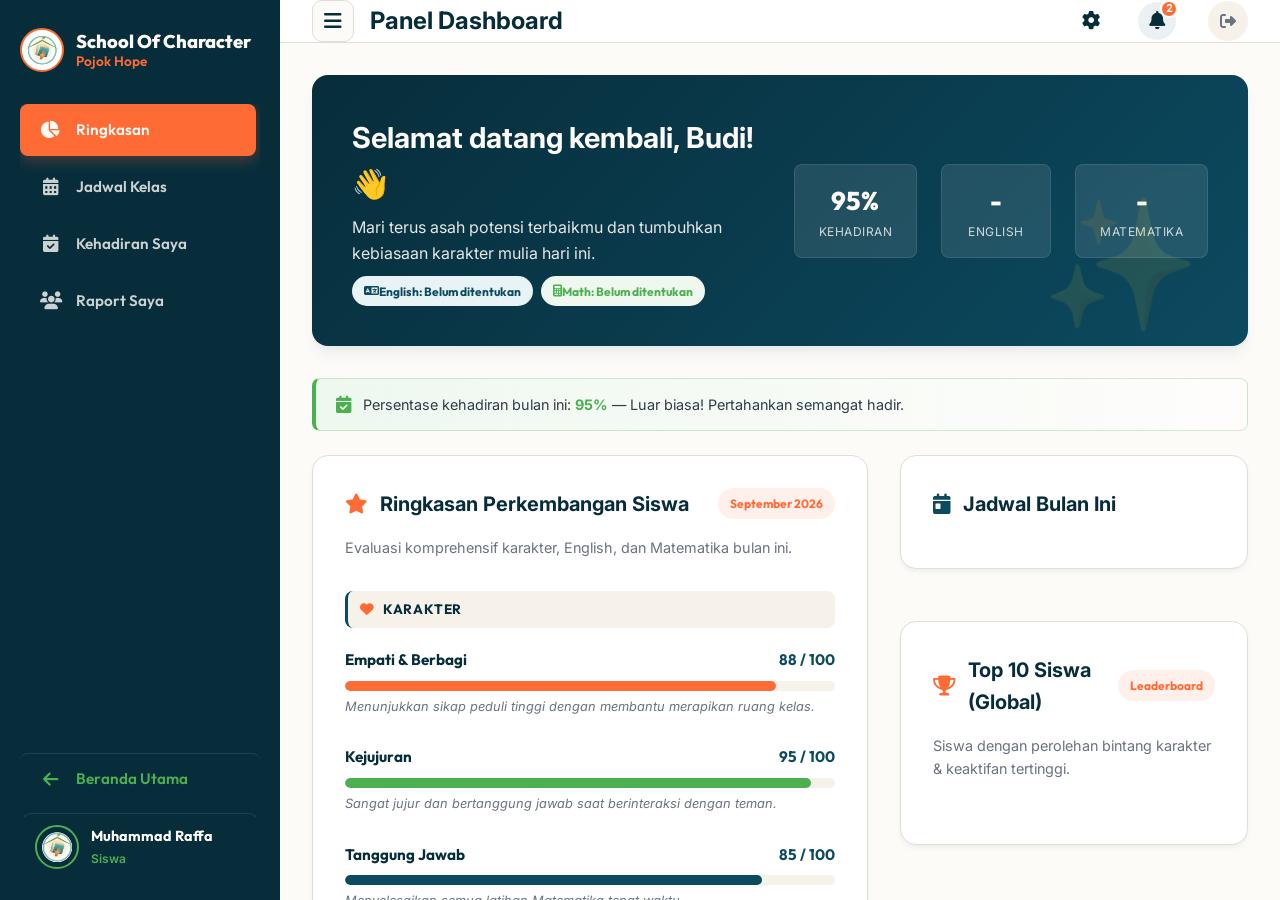
==== commit 4e100bad: "Update tampilan baru UI/UX Pro Max" ====
--- a/dashboard.html
+++ b/dashboard.html
@@ -12,6 +12,7 @@
   <link rel="icon" type="image/png" href="static/src/assets/ui/logo.png">
   <script src="https://cdn.jsdelivr.net/npm/xlsx-js-style@1.2.0/dist/xlsx.bundle.js"></script>
   <script src="https://cdnjs.cloudflare.com/ajax/libs/html2canvas/1.4.1/html2canvas.min.js"></script>
+  <script src="https://cdnjs.cloudflare.com/ajax/libs/html2pdf.js/0.10.1/html2pdf.bundle.min.js"></script>
 </head>
 <body>
 
@@ -59,9 +60,6 @@
       <a href="#" class="menu-item" id="menu-data-guru" data-view="data-guru" style="display:none" title="Data Guru">
         <i class="fas fa-users-cog"></i> <span class="menu-label">Data Guru</span>
       </a>
-      <a href="#" class="menu-item" id="menu-data-diri" data-view="data-diri" title="Data Diri">
-        <i class="fas fa-user-circle"></i> <span class="menu-label">Data Diri</span>
-      </a>
       <a href="#" class="menu-item" id="menu-my-idcard" data-view="my-idcard" style="display:none" title="ID Card">
         <i class="fas fa-id-card"></i> <span class="menu-label">ID Card</span>
       </a>
@@ -71,7 +69,7 @@
       <i class="fas fa-arrow-left"></i> <span class="menu-label">Beranda Utama</span>
     </a>
 
-    <div class="sidebar-user" title="Profil Pengguna">
+    <div class="sidebar-user" id="sidebar-user-profile-trigger" data-view="data-diri" title="Klik untuk membuka Profil Saya">
       <img src="static/src/assets/ui/team2.jpg" alt="User Avatar" class="user-avatar" id="sidebar-avatar-img">
       <div class="user-info">
         <span class="user-name" id="user-display-name">Budi Santoso</span>
@@ -461,14 +459,7 @@
                 <h3><i class="fas fa-chalkboard-teacher text-teal"></i> Daftar Pengajar Kelas</h3>
                 <span class="badge badge-teal" id="badge-total-kelas">7 Kelas</span>
               </div>
-              <div id="class-management-actions" style="display:flex; gap:0.5rem; align-items:center;">
-                <button type="button" class="btn btn-sm btn-primary" id="btn-add-class-level" style="display:inline-flex; align-items:center; gap:0.4rem;">
-                  <i class="fas fa-plus-circle"></i> Tambah Kelas
-                </button>
-                <button type="button" class="btn btn-sm btn-outline text-danger" id="btn-toggle-delete-class" style="display:inline-flex; align-items:center; gap:0.4rem; border-color:#e53e3e; color:#e53e3e;">
-                  <i class="fas fa-trash-alt"></i> Hapus Kelas
-                </button>
-              </div>
+              <div id="class-management-actions" style="display: none !important; gap:0.5rem; align-items:center;"></div>
             </div>
             <p class="card-desc" style="margin-bottom:1.25rem;">Tentukan guru penanggung jawab untuk setiap kelas level di semester ini.</p>
 
@@ -889,12 +880,12 @@
       <!-- VIEW: DATA GURU (Admin, Manager, Founder View)        -->
       <!-- ===================================================== -->
       <section id="view-data-guru" class="dashboard-view" style="display:none;">
-        <div class="view-header" style="display: flex; justify-content: space-between; align-items: flex-start; flex-wrap: wrap; gap: 1rem;">
-          <div>
+        <div class="view-header" style="display: flex !important; flex-direction: row !important; justify-content: space-between !important; align-items: flex-start !important; flex-wrap: nowrap !important; gap: 1rem; width: 100%;">
+          <div style="flex: 1; min-width: 0;">
             <h2 class="view-title"><i class="fas fa-users-cog text-teal"></i> Data Pengajar</h2>
             <p class="view-subtitle">Daftar guru dan pengajar aktif di School of Character Pojok Hope.</p>
           </div>
-          <div style="display: flex; gap: 0.5rem; align-items: center; flex-wrap: wrap;">
+          <div style="display: flex; gap: 0.5rem; align-items: center; flex-shrink: 0; white-space: nowrap;">
             <button class="btn btn-primary btn-sm" id="btn-tambah-guru-nav" style="display:none;" onclick="switchView('akun-guru')">
               <i class="fas fa-user-plus"></i> + Tambah Guru
             </button>
@@ -1145,7 +1136,7 @@
 
       <!-- Modal: Pusat Pengaturan SoC (Admin Only) -->
       <div id="modal-admin-settings" class="modal-overlay" style="display:none; position:fixed; inset:0; background:rgba(0,0,0,0.65); z-index:9999; align-items:center; justify-content:center; padding:1rem; backdrop-filter:blur(3px);">
-        <div class="dashboard-card" style="max-width:760px; width:100%; max-height:90vh; display:flex; flex-direction:column; padding:0; position:relative; animation:slideInDown 0.3s ease; border-left: 5px solid var(--accent-orange); overflow:hidden; border-radius:16px;">
+        <div class="dashboard-card" style="max-width:880px; width:100%; max-height:90vh; display:flex; flex-direction:column; padding:0; position:relative; animation:slideInDown 0.3s ease; border-left: 5px solid var(--accent-orange); overflow:hidden; border-radius:16px;">
           <!-- Modal Header -->
           <div style="display:flex; justify-content:space-between; align-items:center; padding:1.25rem 1.75rem; border-bottom:1px solid var(--border-color); background:var(--bg-card);">
             <div style="display:flex; align-items:center; gap:0.6rem;">
@@ -1162,27 +1153,32 @@
             </button>
           </div>
 
-          <!-- Navigation Tabs Bar -->
-          <div class="settings-modal-tabs">
-            <button type="button" class="settings-tab-btn active" data-tab="tab-settings-lokasi">
-              <i class="fas fa-map-marker-alt"></i> Lokasi &amp; Jam
-            </button>
-            <button type="button" class="settings-tab-btn" data-tab="tab-settings-mitra">
-              <i class="fas fa-handshake"></i> Mitra &amp; Sponsor
-            </button>
-            <button type="button" class="settings-tab-btn" data-tab="tab-settings-pendaftaran">
-              <i class="fas fa-user-plus"></i> Kontrol Pendaftaran
-            </button>
-            <button type="button" class="settings-tab-btn" data-tab="tab-settings-tampilan">
-              <i class="fas fa-moon"></i> Mode Tampilan
-            </button>
-            <button type="button" class="settings-tab-btn" data-tab="tab-settings-media">
-              <i class="fas fa-images"></i> Galeri &amp; Media Web
-            </button>
-          </div>
-
-          <!-- Modal Body (Scrollable) -->
-          <div style="flex:1; overflow-y:auto; padding:1.5rem 1.75rem;">
+          <!-- 2-Column Split Body Layout -->
+          <div class="settings-modal-body-split">
+            <!-- Left Sidebar Navigation -->
+            <div class="settings-modal-tabs">
+              <button type="button" class="settings-tab-btn active" data-tab="tab-settings-lokasi">
+                <i class="fas fa-map-marker-alt"></i> Lokasi &amp; Jam
+              </button>
+              <button type="button" class="settings-tab-btn" data-tab="tab-settings-mitra">
+                <i class="fas fa-handshake"></i> Mitra &amp; Sponsor
+              </button>
+              <button type="button" class="settings-tab-btn" data-tab="tab-settings-pendaftaran">
+                <i class="fas fa-user-plus"></i> Kontrol Pendaftaran
+              </button>
+              <button type="button" class="settings-tab-btn" data-tab="tab-settings-rapor">
+                <i class="fas fa-file-invoice"></i> Akses Rapor Siswa
+              </button>
+              <button type="button" class="settings-tab-btn" data-tab="tab-settings-tampilan">
+                <i class="fas fa-moon"></i> Mode Tampilan
+              </button>
+              <button type="button" class="settings-tab-btn" data-tab="tab-settings-media">
+                <i class="fas fa-images"></i> Galeri &amp; Media Web
+              </button>
+            </div>
+
+            <!-- Right Content Area (Scrollable) -->
+            <div class="settings-modal-content" style="flex:1; overflow-y:auto; padding:1.5rem 1.75rem;">
             
             <!-- TAB 1: Lokasi & Jam Operasional -->
             <div id="tab-settings-lokasi" class="settings-tab-content active">
@@ -1360,6 +1356,28 @@
               </form>
             </div>
 
+            <!-- TAB: Akses Rapor Siswa -->
+            <div id="tab-settings-rapor" class="settings-tab-content" style="display:none;">
+              <p class="card-desc" style="margin-bottom: 1.25rem; font-size:0.88rem; color:var(--text-muted);">
+                Atur ketersediaan akses pengunduhan dan peninjauan rapor resmi untuk akun siswa. Jika dinonaktifkan, siswa akan melihat pemberitahuan bahwa nilai masih dalam tahap finalisasi oleh tim pengajar.
+              </p>
+              <div style="background:var(--bg-card, #ffffff); padding:1.25rem; border-radius:12px; border:1px solid var(--border-color); box-shadow:0 2px 8px rgba(0,0,0,0.04); display:flex; justify-content:space-between; align-items:center;">
+                <div style="display:flex; align-items:center; gap:0.85rem;">
+                  <div style="width:42px; height:42px; border-radius:50%; background:rgba(12,74,96,0.1); color:var(--color-primary-dark); display:flex; align-items:center; justify-content:center; font-size:1.2rem;">
+                    <i class="fas fa-file-invoice"></i>
+                  </div>
+                  <div>
+                    <strong style="font-size:1rem; color:var(--color-secondary-dark); display:block;">Publikasi Rapor ke Siswa</strong>
+                    <span style="font-size:0.82rem; color:var(--text-muted);">Buka akses siswa untuk melihat tabel evaluasi nilai dan mengunduh berkas rapor PDF.</span>
+                  </div>
+                </div>
+                <label class="soc-switch">
+                  <input type="checkbox" id="switch-settings-rapor-publish" onchange="toggleRaporPublishState(this.checked)" checked>
+                  <span class="soc-slider"></span>
+                </label>
+              </div>
+            </div>
+
             <!-- TAB 4: Mode Tampilan -->
             <div id="tab-settings-tampilan" class="settings-tab-content" style="display:none;">
               <p class="card-desc" style="margin-bottom: 1.25rem; font-size:0.88rem; color:var(--text-muted);">
@@ -1444,6 +1462,18 @@
                     </label>
                   </div>
 
+                  <!-- Sponsorship / Kemitraan Photo -->
+                  <div style="background:var(--bg-card, #ffffff); border:1px solid var(--border-color); border-radius:12px; box-shadow:0 2px 8px rgba(0,0,0,0.04); padding:1.25rem; text-align:center;">
+                    <div style="font-weight:700; font-size:0.88rem; margin-bottom:0.5rem; color:var(--color-primary-dark);">Foto Kemitraan &amp; Dukungan</div>
+                    <div style="width:100%; height:120px; border-radius:8px; overflow:hidden; margin-bottom:0.75rem; background:#e2e8f0; display:flex; align-items:center; justify-content:center;">
+                      <img id="preview-media-sponsorship" loading="lazy" decoding="async" src="static/src/assets/ui/sponsorship-photo.jpg" onerror="this.onerror=null; this.src='static/src/assets/ui/gallery3.jpg';" alt="Kemitraan" style="width:100%; height:100%; object-fit:cover;">
+                    </div>
+                    <label class="btn btn-sm btn-outline" style="cursor:pointer; display:inline-flex; align-items:center; gap:0.4rem; font-size:0.82rem;">
+                      <i class="fas fa-upload"></i> Ganti Foto Kemitraan
+                      <input type="file" id="input-media-sponsorship" accept="image/*" style="display:none;" onchange="handleWebsiteMediaUpload(this, 'sponsorship-photo.jpg', 'preview-media-sponsorship')">
+                    </label>
+                  </div>
+
                 </div>
               </div>
 
@@ -1455,10 +1485,14 @@
                       <i class="fas fa-images text-teal"></i> 2. Galeri Kegiatan Landing Page
                     </h4>
                     <p style="margin:0.2rem 0 0 0; font-size:0.8rem; color:var(--text-muted);">
-                      Tambah foto dokumentasi, ubah judul, tentukan kategori (Matematika, Karakter, Outdoor, Inggris).
+                      Kelola 10 foto dokumentasi galeri 5x2 (Calistung, Karakter, Inggris, Matematika, Outdoor).
                     </p>
                   </div>
                   <div style="display:flex; gap:0.5rem;">
+                    <label class="btn btn-sm btn-outline" style="cursor:pointer; display:inline-flex; align-items:center; gap:0.35rem; font-size:0.82rem; margin:0;">
+                      <i class="fas fa-plus-circle text-orange"></i> Tambah Foto
+                      <input type="file" accept="image/*" style="display:none;" onchange="handleAddNewGalleryPhoto(this)">
+                    </label>
                     <button type="button" id="btn-save-gallery-settings" class="btn btn-sm btn-success" style="display:inline-flex; align-items:center; gap:0.4rem; font-size:0.82rem;" onclick="saveGallerySettings()">
                       <i class="fas fa-save"></i> Simpan Galeri
                     </button>
@@ -1472,9 +1506,10 @@
 
             </div>
 
-          </div>
-        </div>
+          </div><!-- /settings-modal-content -->
+        </div><!-- /settings-modal-body-split -->
       </div>
+    </div>
 
       <!-- SoC Global Custom Dialog Modal -->
       <div id="soc-custom-dialog-overlay" class="soc-dialog-overlay">
@@ -1495,13 +1530,16 @@
       <!-- VIEW: DATA SISWA (Manager & Admin View)                -->
       <!-- ===================================================== -->
       <section id="view-data-siswa" class="dashboard-view">
-        <div class="view-header" style="display: flex; justify-content: space-between; align-items: flex-start; flex-wrap: wrap; gap: 1rem;">
-          <div>
-            <h2 class="view-title"><i class="fas fa-users text-teal"></i> Data Siswa</h2>
+        <div class="view-header" style="display: flex !important; flex-direction: row !important; justify-content: space-between !important; align-items: flex-start !important; flex-wrap: nowrap !important; gap: 1rem; width: 100%;">
+          <div style="flex: 1; min-width: 0;">
+            <div style="display:flex; align-items:center; gap:0.6rem;">
+              <h2 class="view-title"><i class="fas fa-users text-teal"></i> Data Siswa</h2>
+              <span class="badge badge-teal" id="badge-total-siswa" style="font-size:0.85rem; padding:0.35rem 0.75rem;">0 Siswa Aktif</span>
+            </div>
             <p class="view-subtitle">Kelola dan pantau seluruh data siswa School of Character Pojok Hope.</p>
           </div>
           <!-- Admin Action Bar (only visible for role 'admin') -->
-          <div id="admin-action-bar" style="display: none; gap: 0.5rem; flex-wrap: wrap;">
+          <div id="admin-action-bar" style="display: none; gap: 0.5rem; align-items: center; flex-shrink: 0; white-space: nowrap;">
             <button class="btn btn-sm btn-primary" id="btn-admin-tambah-siswa" onclick="switchView('akun-siswa')" title="Tambah Siswa" style="display:inline-flex; align-items:center; gap:0.4rem;">
               <i class="fas fa-user-plus"></i> + Tambah Siswa
             </button>
@@ -1518,7 +1556,7 @@
         <div class="dashboard-card" style="margin-bottom: 1.5rem; padding: 1rem 1.25rem;">
           <div style="display: flex; align-items: center; gap: 0.75rem;">
             <i class="fas fa-search text-teal" style="font-size: 1.1rem;"></i>
-            <input type="text" id="search-data-siswa" class="form-control" placeholder="Cari siswa berdasarkan ID, NIS, nama lengkap, atau kelas..." style="width: 100%; border: 1.5px solid var(--border-color); border-radius: 8px; padding: 0.6rem 0.85rem; font-size: 0.95rem;">
+            <input type="text" id="search-data-siswa" class="form-control" placeholder="Cari siswa berdasarkan ID, NIS, nama lengkap, tahun daftar (2025/2026), semester, atau kelas..." style="width: 100%; border: 1.5px solid var(--border-color); border-radius: 8px; padding: 0.6rem 0.85rem; font-size: 0.95rem;">
           </div>
         </div>
 
@@ -1529,7 +1567,7 @@
               <tr style="background: var(--color-primary-dark); color: #fff;">
                 <th style="padding: 0.75rem 1rem; text-align: center !important; vertical-align: middle; width: 60px;">No</th>
                 <th style="padding: 0.75rem 1rem; text-align: center !important; vertical-align: middle; width: 120px;">NIS</th>
-                <th style="padding: 0.75rem 1rem; text-align: center !important; vertical-align: middle;">Nama Lengkap</th>
+                <th style="padding: 0.75rem 1rem 0.75rem 1.5rem; text-align: left !important; vertical-align: middle;">Nama Lengkap</th>
                 <th style="padding: 0.75rem 1rem; text-align: center !important; vertical-align: middle; width: 80px;">L/P</th>
                 <th style="padding: 0.75rem 1rem; text-align: center !important; vertical-align: middle; width: 210px;">Kelas</th>
                 <th style="padding: 0.75rem 1rem; text-align: center !important; vertical-align: middle; width: 180px;">Aksi</th>
@@ -1546,15 +1584,14 @@
       <!-- VIEW: DATA ALUMNI (Manager, Founder & Admin View)     -->
       <!-- ===================================================== -->
       <section id="view-data-alumni" class="dashboard-view" style="display:none;">
-        <div class="view-header" style="display: flex; justify-content: space-between; align-items: flex-start; flex-wrap: wrap; gap: 1rem;">
-          <div>
+        <div class="view-header" style="display: flex !important; flex-direction: row !important; justify-content: space-between !important; align-items: flex-start !important; flex-wrap: nowrap !important; gap: 1rem; width: 100%;">
+          <div style="flex: 1; min-width: 0;">
             <div style="display:flex; align-items:center; gap:0.6rem;">
-              <h2 class="view-title"><i class="fas fa-graduation-cap text-teal"></i> Data Alumni Siswa</h2>
-              <span class="badge badge-teal" id="badge-total-alumni" style="font-size:0.85rem; padding:0.35rem 0.75rem;">0 Alumni</span>
-            </div>
-            <p class="view-subtitle">Daftar siswa yang telah menyelesaikan program pembelajaran School of Character dan lulus sebagai Alumni.</p>
-          </div>
-          <div style="display: flex; gap: 0.5rem; flex-wrap: wrap; align-items:center;">
+              <h2 class="view-title"><i class="fas fa-graduation-cap text-teal"></i> Data Alumni Siswa <span class="badge badge-teal" id="badge-total-alumni" style="font-size:0.85rem; padding:0.35rem 0.75rem;">0 Alumni</span></h2>
+            </div>
+            <p class="view-subtitle">Kelola dan pantau seluruh data alumni School of Character Pojok Hope.</p>
+          </div>
+          <div style="display: flex; gap: 0.5rem; align-items: center; margin-left: auto; flex-shrink: 0; white-space: nowrap;">
             <button class="btn btn-sm btn-outline" id="btn-export-excel-alumni" onclick="exportDataAlumni()" title="Export Data Alumni ke Excel" style="display:inline-flex; align-items:center; gap:0.4rem;">
               <i class="fas fa-file-export"></i> Export Data
             </button>
@@ -1568,7 +1605,7 @@
         <div class="dashboard-card" style="margin-bottom: 1.5rem; padding: 1rem 1.25rem;">
           <div style="display: flex; align-items: center; gap: 0.75rem;">
             <i class="fas fa-search text-teal" style="font-size: 1.1rem;"></i>
-            <input type="text" id="search-data-alumni" class="form-control" placeholder="Cari alumni berdasarkan NIS atau nama lengkap..." style="width: 100%; border: 1.5px solid var(--border-color); border-radius: 8px; padding: 0.6rem 0.85rem; font-size: 0.95rem;">
+            <input type="text" id="search-data-alumni" class="form-control" placeholder="Cari alumni berdasarkan ID, NIS, nama lengkap, tahun lulus (2025/2026), atau semester..." style="width: 100%; border: 1.5px solid var(--border-color); border-radius: 8px; padding: 0.6rem 0.85rem; font-size: 0.95rem;">
           </div>
         </div>
 
@@ -1602,8 +1639,8 @@
             <h2 class="view-title"><i class="fas fa-id-card text-teal"></i> Detail Siswa</h2>
             <p class="view-subtitle" id="detail-siswa-subtitle">Informasi profil, akun login, dan kartu identitas siswa.</p>
           </div>
-          <button class="btn btn-outline btn-sm" onclick="switchView('data-siswa')" style="display:inline-flex; align-items:center; gap:0.5rem;">
-            <i class="fas fa-arrow-left"></i> Kembali ke Data Siswa
+          <button class="btn btn-outline btn-sm" id="btn-back-detail-siswa" onclick="handleBackFromDetailSiswa()" style="display:inline-flex; align-items:center; gap:0.5rem;">
+            <i class="fas fa-arrow-left"></i> <span id="label-back-detail-siswa">Kembali ke Data Siswa</span>
           </button>
         </div>
 
@@ -1725,7 +1762,7 @@
                   <img src="static/src/assets/ui/logo.png" alt="SoC" style="width: 38px; height: 38px; border-radius: 50%; border: 2px solid var(--color-secondary); background: #fff;">
                   <div>
                     <h4 style="margin: 0; font-size: 0.95rem; font-weight: 800; letter-spacing: 0.5px; color: #fff;">SCHOOL OF CHARACTER</h4>
-                    <span style="font-size: 0.75rem; color: var(--color-secondary); font-weight: 600;">POJOK HOPE • KARTU PELAJAR</span>
+                    <span style="font-size: 0.75rem; color: var(--accent-orange, #FF6B35); font-weight: 600;">POJOK HOPE • KARTU PELAJAR</span>
                   </div>
                 </div>
                 <span class="badge badge-teal" style="font-size: 0.7rem; padding: 0.25rem 0.6rem;">OFFICIAL</span>
@@ -1762,7 +1799,17 @@
             <h2 class="view-title"><i class="fas fa-file-invoice text-orange"></i> Rapor Siswa</h2>
             <p class="view-subtitle">Laporan perkembangan dan penempatan level siswa.</p>
           </div>
-          <div>
+          <div style="display:flex; gap:0.5rem; align-items:center; flex-wrap:wrap;">
+            <div id="container-rapor-publish-toggle" style="display:none; align-items:center; gap:0.5rem; font-size:0.85rem; font-weight:600; background:rgba(12,74,96,0.06); padding:0.4rem 0.75rem; border-radius:8px; border:1px solid var(--border-color);">
+              <label class="soc-switch" style="margin:0;">
+                <input type="checkbox" id="toggle-rapor-publish" onchange="toggleRaporPublishState(this.checked)">
+                <span class="soc-slider"></span>
+              </label>
+              <span id="label-rapor-publish" style="color:var(--color-secondary-dark); font-size:0.84rem;">Publikasikan ke Siswa</span>
+            </div>
+            <button type="button" class="btn btn-outline btn-sm" id="btn-print-rapor" onclick="printRaporSiswa()" style="display:inline-flex; align-items:center; gap:0.4rem; padding: 0.5rem 0.95rem; font-weight: 600;">
+              <i class="fas fa-print"></i> Cetak Rapor
+            </button>
             <button type="button" class="btn btn-secondary btn-sm" id="btn-download-rapor-pdf" onclick="downloadRaporSiswaPDF()" style="display:inline-flex; align-items:center; gap:0.4rem; padding: 0.5rem 0.95rem; font-weight: 600;">
               <i class="fas fa-file-pdf"></i> Download Rapor (PDF)
             </button>
@@ -1787,6 +1834,15 @@
           <span class="badge" style="background: rgba(12, 74, 96, 0.1); color: var(--color-primary-dark); font-size: 0.88rem; padding: 0.4rem 0.85rem; border-radius: 20px; font-weight: 700; border: 1px solid rgba(12, 74, 96, 0.25);">
             🎓 Arsip Rapor Alumni
           </span>
+        </div>
+
+        <!-- RAPOR UNPUBLISHED BANNER (Student View) -->
+        <div id="rapor-student-unpublished-banner" style="display:none; background:#fef3c7; border:1.5px solid #f59e0b; color:#92400e; padding:1.25rem 1.5rem; border-radius:12px; margin-bottom:1.5rem; align-items:center; gap:0.85rem; box-shadow:0 4px 12px rgba(245,158,11,0.15);">
+          <i class="fas fa-clock" style="font-size:2rem; color:#f59e0b; flex-shrink:0;"></i>
+          <div>
+            <h4 style="margin:0 0 0.25rem 0; font-size:1.05rem; font-weight:800; color:#92400e;">Rapor Sedang Dalam Proses Finalisasi</h4>
+            <p style="margin:0; font-size:0.88rem; line-height:1.5; color:#78350f;">Bapak/Ibu Guru dan Tim Pengajar sedang melakukan penilaian semester ini. Rapor evaluasi belajar akan otomatis dapat ditinjau dan diunduh segera setelah dibuka oleh pihak sekolah.</p>
+          </div>
         </div>
 
         <!-- ALUMNI GRADUATION BANNER (Rapor) -->
@@ -1957,6 +2013,7 @@
                   <option value="English A">English A (Beginner)</option>
                   <option value="English B">English B (Intermediate)</option>
                   <option value="English C">English C (Advanced)</option>
+                  <option value="Tamat English C">✅ Tamat / Lulus English C</option>
                 </select>
               </div>
               <div class="form-group" style="flex:1; min-width:200px; margin:0;">
@@ -1965,9 +2022,10 @@
                 </label>
                 <select id="plotting-math-level" class="custom-select form-control" style="width:100%;">
                   <option value="">— Belum Ditentukan —</option>
-                  <option value="Math A">Math A (Beginner)</option>
-                  <option value="Math B">Math B (Intermediate)</option>
-                  <option value="Math C">Math C (Advanced)</option>
+                  <option value="Math A">Matematika A (Level 1 - Operasi Dasar)</option>
+                  <option value="Math B">Matematika B (Level 2 - Soal Cerita &amp; Logika)</option>
+                  <option value="Math C">Matematika C (Level 3 - Pre-Aljabar &amp; Penalaran)</option>
+                  <option value="Tamat Math C">✅ Tamat / Lulus Math C</option>
                 </select>
               </div>
             </div>
@@ -2341,7 +2399,7 @@
       <!-- ===================================================== -->
       <section id="view-data-diri" class="dashboard-view" style="display:none;">
         <div class="view-header" style="margin-bottom: 1.5rem;">
-          <h2 class="view-title"><i class="fas fa-user-circle text-teal"></i> Data Diri Saya</h2>
+          <h2 class="view-title"><i class="fas fa-user-circle text-teal"></i> Profil Saya</h2>
           <p class="view-subtitle">Kelola informasi profil pribadi dan kredensial akun login Anda.</p>
         </div>
 
--- a/css/dashboard.css
+++ b/css/dashboard.css
@@ -195,9 +195,23 @@
   display: flex;
   align-items: center;
   gap: 0.75rem;
-  padding-top: 1rem;
+  padding: 0.65rem 0.85rem;
+  border-radius: 12px;
+  border: 1.5px solid transparent;
+  cursor: pointer;
+  transition: background 0.2s ease, border-color 0.2s ease, transform 0.15s ease;
+  margin-top: 0.5rem;
   border-top: 1px solid rgba(255, 255, 255, 0.1);
-  margin-top: 0.5rem;
+}
+
+.sidebar-user:hover {
+  background: rgba(255, 255, 255, 0.08);
+  border-color: rgba(255, 107, 53, 0.4);
+}
+
+.sidebar-user.active {
+  background: rgba(255, 107, 53, 0.15);
+  border-color: var(--accent-orange) !important;
 }
 
 .user-avatar {
@@ -2653,45 +2667,89 @@
   color: var(--color-secondary);
 }
 
-/* ==================== PUSAT PENGATURAN SOC MODAL ==================== */
+/* ==================== PUSAT PENGATURAN SOC MODAL (2-COLUMN SPLIT) ==================== */
+.settings-modal-body-split {
+  display: flex;
+  flex-direction: row;
+  min-height: 520px;
+  max-height: 78vh;
+  overflow: hidden;
+  background: var(--bg-card);
+}
+
 .settings-modal-tabs {
+  width: 230px !important;
+  min-width: 230px !important;
   flex-shrink: 0 !important;
-  min-height: 52px !important;
   display: flex !important;
-  flex-wrap: wrap !important;
-  gap: 0.35rem;
-  padding: 0.6rem 1.25rem !important;
-  overflow: visible !important;
-  background: var(--bg-contrast, #f8fafc);
-  border-bottom: 1px solid var(--border-color);
+  flex-direction: column !important;
+  gap: 0.35rem !important;
+  padding: 1.25rem 0.85rem !important;
+  border-right: 1px solid var(--border-color) !important;
+  border-bottom: none !important;
+  background: var(--bg-main, #f8fafc) !important;
+  overflow-y: auto !important;
 }
 
 .settings-tab-btn {
-  background: none;
-  border: 1px solid transparent;
-  padding: 0.5rem 0.85rem;
-  border-radius: 8px;
+  width: 100% !important;
+  justify-content: flex-start !important;
+  padding: 0.7rem 1rem !important;
+  border-radius: 10px !important;
   font-family: inherit;
-  font-size: 0.84rem;
-  font-weight: 600;
-  color: var(--text-muted);
-  cursor: pointer;
-  display: inline-flex;
-  align-items: center;
-  gap: 0.45rem;
-  transition: all 0.2s ease;
-  white-space: nowrap;
+  font-size: 0.88rem !important;
+  font-weight: 600 !important;
+  color: var(--text-muted) !important;
+  cursor: pointer !important;
+  display: inline-flex !important;
+  align-items: center !important;
+  gap: 0.65rem !important;
+  border: 1px solid transparent !important;
+  transition: all 0.2s ease !important;
+  white-space: normal !important;
+  background: transparent !important;
+  text-align: left !important;
 }
 
 .settings-tab-btn:hover {
-  color: var(--color-secondary-dark);
-  background: rgba(12, 74, 96, 0.05);
+  color: var(--color-secondary-dark) !important;
+  background: rgba(12, 74, 96, 0.06) !important;
 }
 
 .settings-tab-btn.active {
   color: var(--accent-orange) !important;
-  border-color: var(--accent-orange) !important;
+  border-color: rgba(255, 107, 53, 0.3) !important;
   background: var(--accent-orange-tint, rgba(255, 107, 53, 0.12)) !important;
+  font-weight: 700 !important;
+}
+
+.settings-modal-content {
+  flex: 1 !important;
+  overflow-y: auto !important;
+  padding: 1.5rem 1.75rem !important;
+}
+
+@media (max-width: 640px) {
+  .settings-modal-body-split {
+    flex-direction: column !important;
+    min-height: auto !important;
+    max-height: 80vh !important;
+  }
+  .settings-modal-tabs {
+    width: 100% !important;
+    min-width: 100% !important;
+    flex-direction: row !important;
+    overflow-x: auto !important;
+    border-right: none !important;
+    border-bottom: 1px solid var(--border-color) !important;
+    padding: 0.75rem 1rem !important;
+    gap: 0.5rem !important;
+  }
+  .settings-tab-btn {
+    width: auto !important;
+    white-space: nowrap !important;
+    padding: 0.5rem 0.85rem !important;
+  }
 }
 
 .settings-tab-content {
@@ -2991,6 +3049,10 @@
   background: rgba(255, 107, 53, 0.2) !important;
   border-color: var(--accent-orange) !important;
   color: var(--accent-orange) !important;
+}
+
+body.dark-mode .settings-modal-body-split {
+  background: #1e293b;
 }
 
 body.dark-mode .settings-modal-tabs {
